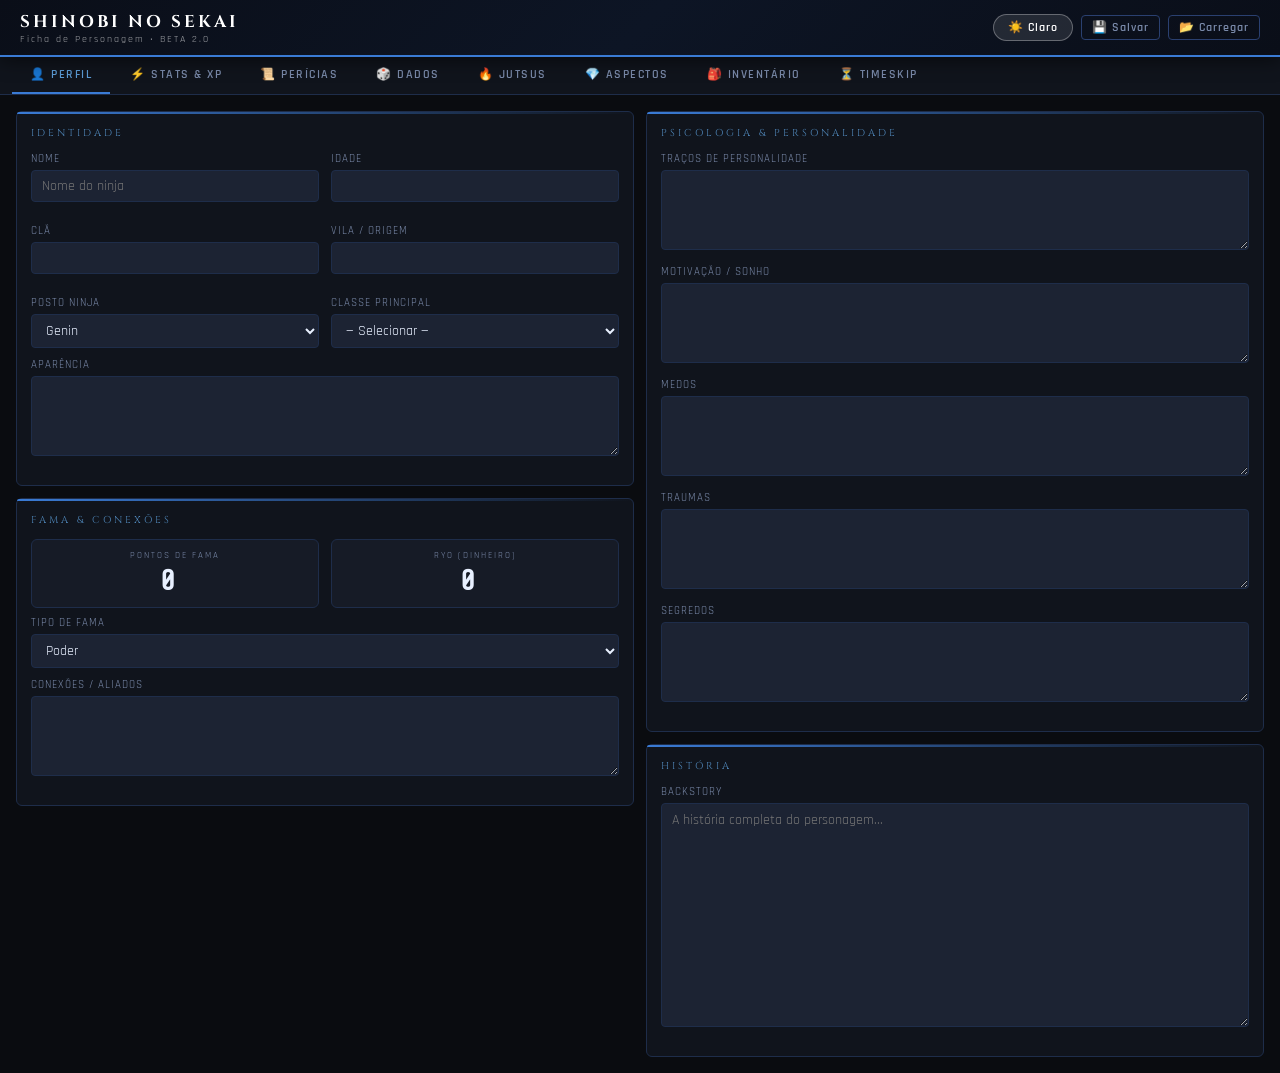
==== index.html @ 12145d5f "Add files via upload" ====
<!DOCTYPE html>
<html lang="pt-BR" data-theme="dark">
<head>
<meta charset="UTF-8">
<meta name="viewport" content="width=device-width, initial-scale=1.0">
<title>Shinobi no Sekai — Ficha</title>
<style>
@import url('https://fonts.googleapis.com/css2?family=Cinzel:wght@400;600;700&family=Rajdhani:wght@300;400;500;600;700&family=Share+Tech+Mono&display=swap');

:root,[data-theme="dark"]{
  --bg:#0a0c10;--surface:#10141c;--surface2:#161b26;--surface3:#1c2333;
  --border:#1e2d4a;--border-bright:#2a4070;
  --header-bg:linear-gradient(135deg,#0a0e18,#0d1525,#0a0e18);
  --accent:#3a7bd5;--accent2:#5b9bd5;--accent-glow:rgba(58,123,213,0.25);
  --text:#ccd6f0;--text-dim:#7a8aaa;--text-bright:#e8f0ff;
  --danger:#e05a5a;--success:#4aaa7a;--gold:#c8a840;
  --chakra:#6a5acd;--chakra-bright:#9a7aff;--hp:#c44455;--hp-bright:#ff6070;
  --shadow:rgba(0,0,0,0.6);
  --dice-bg:#0d1320;--dice-face:#1a2540;--dice-border:#2a4070;--dice-text:#e8f0ff;--dice-result-bg:#0a1020;
}
[data-theme="light"]{
  --bg:#f0f4fa;--surface:#ffffff;--surface2:#eef2fa;--surface3:#e2e8f5;
  --border:#c8d4ec;--border-bright:#94aad8;
  --header-bg:linear-gradient(135deg,#1a3a7a,#2a5aaa,#1a3a7a);
  --accent:#2060c8;--accent2:#1a50b8;--accent-glow:rgba(32,96,200,0.15);
  --text:#1a2a50;--text-dim:#5a6a90;--text-bright:#0a1a40;
  --danger:#cc3030;--success:#228844;--gold:#a07010;
  --chakra:#5040b0;--chakra-bright:#7060d0;--hp:#b03040;--hp-bright:#e04050;
  --shadow:rgba(0,0,40,0.15);
  --dice-bg:#e8eef8;--dice-face:#dce4f4;--dice-border:#94aad8;--dice-text:#0a1a40;--dice-result-bg:#d8e4f8;
}
*{margin:0;padding:0;box-sizing:border-box;}
body{background:var(--bg);color:var(--text);font-family:'Rajdhani',sans-serif;font-size:15px;min-height:100vh;transition:background .3s,color .3s;}
#app-header{background:var(--header-bg);border-bottom:2px solid var(--accent);padding:10px 20px;display:flex;align-items:center;gap:14px;position:sticky;top:0;z-index:100;box-shadow:0 2px 20px var(--shadow);}
#app-header h1{font-family:'Cinzel',serif;font-size:17px;color:#fff;letter-spacing:3px;text-transform:uppercase;}
#app-header .sub{font-size:10px;color:rgba(255,255,255,.6);letter-spacing:2px;}
.header-actions{margin-left:auto;display:flex;gap:8px;align-items:center;}
.theme-toggle{background:rgba(255,255,255,.1);border:1px solid rgba(255,255,255,.3);border-radius:20px;padding:5px 14px;cursor:pointer;font-family:'Rajdhani',sans-serif;font-size:12px;font-weight:600;letter-spacing:1px;color:#fff;display:flex;align-items:center;gap:6px;transition:all .2s;white-space:nowrap;}
.theme-toggle:hover{background:rgba(255,255,255,.2);}
#tabs{display:flex;gap:2px;background:var(--surface);border-bottom:1px solid var(--border);padding:0 12px;overflow-x:auto;}
#tabs::-webkit-scrollbar{height:3px;}#tabs::-webkit-scrollbar-thumb{background:var(--accent);border-radius:2px;}
.tab-btn{padding:10px 18px;background:none;border:none;color:var(--text-dim);font-family:'Rajdhani',sans-serif;font-size:12px;font-weight:600;letter-spacing:1.5px;text-transform:uppercase;cursor:pointer;border-bottom:2px solid transparent;transition:all .2s;white-space:nowrap;}
.tab-btn:hover{color:var(--accent2);}.tab-btn.active{color:var(--accent2);border-bottom-color:var(--accent);}
.panel{display:none;padding:16px;}.panel.active{display:block;}
.grid2{display:grid;grid-template-columns:1fr 1fr;gap:12px;}
.grid3{display:grid;grid-template-columns:1fr 1fr 1fr;gap:12px;}
.grid4{display:grid;grid-template-columns:repeat(4,1fr);gap:10px;}
.card{background:var(--surface);border:1px solid var(--border);border-radius:6px;padding:14px;position:relative;}
.card::before{content:'';position:absolute;top:0;left:0;right:0;height:2px;background:linear-gradient(90deg,var(--accent),transparent);border-radius:6px 6px 0 0;}
.card-title{font-family:'Cinzel',serif;font-size:10px;color:var(--accent2);letter-spacing:3px;text-transform:uppercase;margin-bottom:12px;opacity:.85;}
input[type=text],input[type=number],textarea,select{background:var(--surface3);border:1px solid var(--border);color:var(--text-bright);border-radius:4px;padding:6px 10px;font-family:'Rajdhani',sans-serif;font-size:14px;width:100%;transition:border-color .2s;outline:none;}
input[type=text]:focus,input[type=number]:focus,textarea:focus,select:focus{border-color:var(--accent);box-shadow:0 0 0 2px var(--accent-glow);}
textarea{resize:vertical;min-height:80px;line-height:1.5;}
label{display:block;font-size:11px;color:var(--text-dim);letter-spacing:1px;margin-bottom:4px;text-transform:uppercase;}
.field{margin-bottom:10px;}
.btn{background:linear-gradient(135deg,var(--accent),#2a5aaa);border:none;color:#fff;padding:7px 16px;border-radius:4px;font-family:'Rajdhani',sans-serif;font-size:13px;font-weight:600;letter-spacing:1px;cursor:pointer;transition:all .2s;}
.btn:hover{filter:brightness(1.2);transform:translateY(-1px);}
.btn-sm{padding:4px 10px;font-size:12px;}
.btn-danger{background:linear-gradient(135deg,var(--danger),#a03030);}
.btn-success{background:linear-gradient(135deg,var(--success),#2a7a50);}
.btn-gold{background:linear-gradient(135deg,var(--gold),#806010);color:#fff;}
.btn-ghost{background:transparent;border:1px solid var(--border-bright);color:var(--text-dim);}
.btn-ghost:hover{border-color:var(--accent);color:var(--accent2);}
.stat-box{background:var(--surface2);border:1px solid var(--border);border-radius:6px;padding:10px;text-align:center;}
.stat-box .stat-label{font-size:9px;letter-spacing:2px;color:var(--text-dim);text-transform:uppercase;margin-bottom:4px;}
.stat-box .stat-value{font-size:28px;font-weight:700;font-family:'Share Tech Mono',monospace;color:var(--text-bright);line-height:1;}
.stat-box input[type=number]{background:none;border:none;text-align:center;font-size:28px;font-weight:700;font-family:'Share Tech Mono',monospace;color:var(--text-bright);width:100%;padding:0;}
.resource-bar{background:var(--surface2);border:1px solid var(--border);border-radius:6px;padding:12px;}
.resource-header{display:flex;justify-content:space-between;align-items:center;margin-bottom:8px;}
.resource-name{font-size:11px;letter-spacing:2px;text-transform:uppercase;}
.resource-name.hp{color:var(--hp-bright);}.resource-name.chakra{color:var(--chakra-bright);}
.resource-values{display:flex;gap:6px;align-items:center;}
.resource-values input{width:60px;text-align:center;font-family:'Share Tech Mono',monospace;font-size:16px;}
.resource-values span{color:var(--text-dim);}
.bar-track{height:8px;background:var(--surface3);border-radius:4px;overflow:hidden;margin-top:4px;}
.bar-fill{height:100%;border-radius:4px;transition:width .3s;}
.bar-fill.hp{background:linear-gradient(90deg,var(--hp),var(--hp-bright));}
.bar-fill.chakra{background:linear-gradient(90deg,var(--chakra),var(--chakra-bright));}
.xp-display{background:var(--surface2);border:1px solid var(--border);border-radius:6px;padding:14px;}
.level-big{font-family:'Cinzel',serif;font-size:52px;font-weight:700;color:var(--gold);text-align:center;line-height:1;text-shadow:0 0 20px rgba(200,168,64,.4);}
.xp-info{text-align:center;font-size:12px;color:var(--text-dim);margin-top:4px;}
.xp-bar-track{height:10px;background:var(--surface3);border-radius:5px;overflow:hidden;margin:8px 0;}
.xp-bar-fill{height:100%;background:linear-gradient(90deg,var(--gold),#e8c84a);border-radius:5px;transition:width .4s;}
.xp-total{font-family:'Share Tech Mono';font-size:20px;color:var(--gold);text-align:center;}
.xp-log{max-height:240px;overflow-y:auto;border:1px solid var(--border);border-radius:4px;background:var(--surface3);}
.xp-entry{padding:8px 12px;border-bottom:1px solid var(--border);display:flex;justify-content:space-between;align-items:center;font-size:13px;}
.xp-entry:last-child{border-bottom:none;}
.xp-entry .xp-amount{font-family:'Share Tech Mono';color:var(--gold);font-weight:700;}
.xp-entry .xp-date{font-size:11px;color:var(--text-dim);}
.xp-entry .xp-desc{flex:1;margin:0 12px;}
.poder-row{display:flex;gap:10px;align-items:center;margin-bottom:8px;}
.poder-row label{width:90px;flex-shrink:0;font-size:11px;}
.poder-row input{flex:1;}
/* DICE */
.dice-panel{background:var(--dice-bg);border:1px solid var(--dice-border);border-radius:8px;padding:16px;}
.dice-grid{display:flex;flex-wrap:wrap;gap:8px;margin-bottom:12px;}
.die-btn{background:var(--dice-face);border:2px solid var(--dice-border);border-radius:8px;color:var(--dice-text);font-family:'Share Tech Mono',monospace;font-size:14px;font-weight:700;padding:10px 16px;cursor:pointer;transition:all .15s;letter-spacing:1px;min-width:60px;text-align:center;}
.die-btn:hover{border-color:var(--accent);color:var(--accent2);transform:translateY(-2px);box-shadow:0 4px 12px var(--accent-glow);}
.die-btn:active{transform:translateY(0) scale(.95);}
.die-btn.rolling{animation:diceRoll .4s ease;}
@keyframes diceRoll{0%{transform:rotate(0) scale(1);}25%{transform:rotate(-15deg) scale(1.1);}50%{transform:rotate(15deg) scale(1.1);}75%{transform:rotate(-8deg) scale(1.05);}100%{transform:rotate(0) scale(1);}}
.dice-modifiers{display:flex;gap:8px;align-items:center;margin-bottom:12px;flex-wrap:wrap;}
.dice-modifiers label{width:auto;white-space:nowrap;}
.mod-input{width:70px!important;text-align:center;}
.dice-qty-input{width:55px!important;text-align:center;}
.dice-result-area{background:var(--dice-result-bg);border:1px solid var(--dice-border);border-radius:6px;padding:14px;min-height:80px;}
.dice-result-main{font-family:'Share Tech Mono',monospace;font-size:40px;font-weight:700;color:var(--gold);text-align:center;line-height:1;text-shadow:0 0 12px rgba(200,168,64,.5);transition:all .2s;}
.dice-result-detail{font-size:12px;color:var(--text-dim);text-align:center;margin-top:6px;font-family:'Share Tech Mono',monospace;}
.dice-result-mod{font-size:13px;color:var(--accent2);text-align:center;margin-top:4px;}
.dice-history-list{max-height:200px;overflow-y:auto;background:var(--surface3);border:1px solid var(--border);border-radius:4px;}
.dice-history-entry{padding:7px 12px;border-bottom:1px solid var(--border);font-size:12px;font-family:'Share Tech Mono';display:flex;justify-content:space-between;}
.dice-history-entry:last-child{border-bottom:none;}
.result-animate{animation:resultPop .3s ease;}
@keyframes resultPop{0%{transform:scale(.7);opacity:0;}70%{transform:scale(1.1);opacity:1;}100%{transform:scale(1);}}
/* NATURES */
.nature-grid{display:flex;flex-wrap:wrap;gap:8px;}
.nature-tag{padding:5px 14px;border-radius:20px;font-size:12px;font-weight:700;letter-spacing:1px;text-transform:uppercase;border:1px solid transparent;user-select:none;}
.nature-katon{background:rgba(200,60,40,.2);border-color:#c03020;color:#ff7060;}
.nature-fuuton{background:rgba(40,200,120,.2);border-color:#28c878;color:#60ffa0;}
.nature-raiton{background:rgba(220,200,40,.2);border-color:#dcc828;color:#ffe840;}
.nature-doton{background:rgba(160,120,60,.2);border-color:#a0783c;color:#c8a060;}
.nature-suiton{background:rgba(40,100,220,.2);border-color:#2864dc;color:#60a0ff;}
.nature-yin{background:rgba(120,40,200,.2);border-color:#7828c8;color:#c060ff;}
.nature-yang{background:rgba(180,180,180,.2);border-color:#aaa;color:#ddd;}
.nature-other{background:rgba(58,123,213,.15);border-color:var(--accent);color:var(--accent2);}
.nature-tag.level2{box-shadow:0 0 8px currentColor;}
.nature-tag.level3{box-shadow:0 0 14px currentColor;}
.nature-tag .level-indicator{font-size:9px;opacity:.7;margin-left:4px;}
/* SKILL */
.skill-list{display:flex;flex-direction:column;gap:6px;}
.skill-item{background:var(--surface2);border:1px solid var(--border);border-radius:6px;padding:10px 14px;display:flex;align-items:flex-start;gap:12px;}
.skill-item .skill-info{flex:1;}
.skill-item .skill-name{font-weight:700;font-size:14px;color:var(--text-bright);}
.skill-item .skill-meta{font-size:11px;color:var(--text-dim);margin-top:2px;}
.skill-item .skill-desc{font-size:13px;color:var(--text);margin-top:6px;}
.rank-badge{font-family:'Share Tech Mono';font-size:11px;padding:2px 6px;border-radius:3px;font-weight:700;flex-shrink:0;}
.rank-D{background:rgba(100,120,160,.3);color:#8aaccc;border:1px solid #4060a0;}
.rank-C{background:rgba(60,140,80,.3);color:#6acc8a;border:1px solid #3a8050;}
.rank-B{background:rgba(60,100,200,.3);color:#6a9aee;border:1px solid #3a60cc;}
.rank-A{background:rgba(160,100,20,.3);color:#e0b840;border:1px solid #a07010;}
.rank-S{background:rgba(180,30,30,.3);color:#ff7070;border:1px solid #c02020;}
/* INV */
.inv-grid{display:flex;flex-direction:column;gap:6px;}
.inv-item{background:var(--surface2);border:1px solid var(--border);border-radius:6px;padding:10px 14px;display:flex;align-items:center;gap:10px;}
.inv-item .inv-qty{font-family:'Share Tech Mono';color:var(--accent2);font-size:16px;width:32px;text-align:center;flex-shrink:0;}
/* PERI */
.peri-table{width:100%;border-collapse:collapse;}
.peri-table th{font-size:10px;letter-spacing:2px;color:var(--text-dim);text-align:left;padding:6px 8px;border-bottom:1px solid var(--border);}
.peri-table td{padding:6px 8px;border-bottom:1px solid rgba(128,128,128,.08);}
.peri-table tr:hover td{background:rgba(58,123,213,.07);}
.peri-check{width:18px;height:18px;accent-color:var(--accent);cursor:pointer;}
.peri-bonus{font-family:'Share Tech Mono';color:var(--accent2);font-size:13px;}
/* MODAL */
.modal-overlay{display:none;position:fixed;inset:0;background:rgba(0,0,0,.8);z-index:1000;justify-content:center;align-items:center;backdrop-filter:blur(3px);}
.modal-overlay.open{display:flex;}
.modal{background:var(--surface);border:1px solid var(--border-bright);border-radius:8px;padding:20px;width:90%;max-width:520px;max-height:85vh;overflow-y:auto;box-shadow:0 10px 40px var(--shadow);}
.modal h3{font-family:'Cinzel',serif;color:var(--accent2);margin-bottom:16px;font-size:14px;letter-spacing:2px;}
.modal-actions{display:flex;gap:8px;justify-content:flex-end;margin-top:16px;}
/* TIMESKIP */
.timeskip-result{background:var(--surface3);border:1px solid var(--border-bright);border-radius:6px;padding:14px;margin-top:12px;font-size:14px;line-height:1.7;color:var(--text-bright);white-space:pre-wrap;}
.ts-option{background:var(--surface2);border:1px solid var(--border);border-radius:6px;padding:10px;cursor:pointer;transition:all .2s;text-align:center;}
.ts-option:hover,.ts-option.selected{border-color:var(--accent);background:var(--accent-glow);color:var(--accent2);}
.ts-option .ts-icon{font-size:22px;margin-bottom:3px;}
.ts-option .ts-name{font-weight:700;font-size:11px;text-transform:uppercase;letter-spacing:1px;}
.history-log{max-height:200px;overflow-y:auto;background:var(--surface3);border:1px solid var(--border);border-radius:4px;}
.history-entry{padding:8px 12px;border-bottom:1px solid var(--border);font-size:13px;display:flex;gap:10px;align-items:flex-start;}
.history-entry:last-child{border-bottom:none;}
.history-entry .h-time{color:var(--text-dim);font-size:11px;flex-shrink:0;font-family:'Share Tech Mono';}
.history-entry .h-xp{color:var(--gold);font-family:'Share Tech Mono';flex-shrink:0;}
/* ASPECT */
.aspect-card{background:var(--surface2);border:1px solid var(--border);border-radius:6px;padding:14px;position:relative;overflow:hidden;}
.aspect-card::after{content:'';position:absolute;bottom:0;left:0;right:0;height:2px;background:linear-gradient(90deg,transparent,var(--accent),transparent);}
.aspect-card .asp-type{font-size:9px;letter-spacing:2px;text-transform:uppercase;color:var(--text-dim);margin-bottom:6px;}
.aspect-card .asp-name{font-family:'Cinzel',serif;font-size:14px;color:var(--text-bright);margin-bottom:6px;}
.aspect-card.advanced{border-color:var(--gold);}
.aspect-card.advanced .asp-name{color:var(--gold);}
/* UTIL */
.divider{height:1px;background:var(--border);margin:14px 0;}
.text-muted{color:var(--text-dim);font-size:12px;}
.text-accent{color:var(--accent2);}.text-gold{color:var(--gold);}.text-danger{color:var(--danger);}.text-success{color:var(--success);}
.flex{display:flex;}.flex-between{display:flex;justify-content:space-between;align-items:center;}
.gap8{gap:8px;}.mb8{margin-bottom:8px;}.mb12{margin-bottom:12px;}
.tag-row{display:flex;flex-wrap:wrap;gap:6px;}
.tag{padding:3px 10px;border-radius:12px;font-size:11px;font-weight:700;background:var(--accent-glow);border:1px solid var(--accent);color:var(--accent2);text-transform:uppercase;letter-spacing:1px;}
::-webkit-scrollbar{width:6px;height:5px;}::-webkit-scrollbar-track{background:transparent;}::-webkit-scrollbar-thumb{background:var(--border-bright);border-radius:3px;}
@media(max-width:640px){.grid2,.grid3,.grid4{grid-template-columns:1fr;}.panel{padding:10px;}#app-header h1{font-size:13px;}}
</style>
</head>
<body>

<div id="app-header">
  <div>
    <h1>Shinobi no Sekai</h1>
    <div class="sub">Ficha de Personagem • BETA 2.0</div>
  </div>
  <div class="header-actions">
    <button class="theme-toggle" onclick="toggleTheme()" id="theme-btn">☀️ Claro</button>
    <button class="btn btn-ghost btn-sm" onclick="exportData()">💾 Salvar</button>
    <button class="btn btn-ghost btn-sm" onclick="importData()">📂 Carregar</button>
    <input type="file" id="import-input" accept=".json" style="display:none" onchange="handleImport(event)">
  </div>
</div>

<div id="tabs">
  <button class="tab-btn active"  onclick="showTab('perfil',this)">👤 Perfil</button>
  <button class="tab-btn"         onclick="showTab('stats',this)">⚡ Stats & XP</button>
  <button class="tab-btn"         onclick="showTab('pericias',this)">📜 Perícias</button>
  <button class="tab-btn"         onclick="showTab('dados',this)">🎲 Dados</button>
  <button class="tab-btn"         onclick="showTab('jutsu',this)">🔥 Jutsus</button>
  <button class="tab-btn"         onclick="showTab('aspectos',this)">💎 Aspectos</button>
  <button class="tab-btn"         onclick="showTab('inventario',this)">🎒 Inventário</button>
  <button class="tab-btn"         onclick="showTab('timeskip',this)">⏳ Timeskip</button>
</div>

<!-- PERFIL -->
<div id="panel-perfil" class="panel active">
  <div class="grid2">
    <div>
      <div class="card mb12">
        <div class="card-title">Identidade</div>
        <div class="grid2">
          <div class="field"><label>Nome</label><input type="text" id="p-nome" oninput="saveField('nome',this.value)" placeholder="Nome do ninja"></div>
          <div class="field"><label>Idade</label><input type="text" id="p-idade" oninput="saveField('idade',this.value)"></div>
          <div class="field"><label>Clã</label><input type="text" id="p-cla" oninput="saveField('cla',this.value)"></div>
          <div class="field"><label>Vila / Origem</label><input type="text" id="p-vila" oninput="saveField('vila',this.value)"></div>
          <div class="field"><label>Posto Ninja</label>
            <select id="p-posto" onchange="saveField('posto',this.value)">
              <option>Genin</option><option>Chunin</option><option>Jonin</option><option>ANBU</option>
              <option>Tokubetsu Jonin</option><option>Kage</option><option>Ronin</option><option>Desconhecido</option>
            </select>
          </div>
          <div class="field"><label>Classe Principal</label>
            <select id="p-classe" onchange="saveField('classe',this.value)">
              <option value="">— Selecionar —</option>
              <option>Duelista</option><option>Desafiante</option><option>Distanciador</option><option>A Escolha Perfeita</option>
            </select>
          </div>
        </div>
        <div class="field"><label>Aparência</label><textarea id="p-aparencia" rows="3" oninput="saveField('aparencia',this.value)"></textarea></div>
      </div>
      <div class="card">
        <div class="card-title">Fama & Conexões</div>
        <div class="grid2 mb8">
          <div class="stat-box"><div class="stat-label">Pontos de Fama</div><input type="number" id="p-fama" value="0" min="0" oninput="saveField('fama',this.value)"></div>
          <div class="stat-box"><div class="stat-label">Ryo (Dinheiro)</div><input type="number" id="p-ryo" value="0" min="0" oninput="saveField('ryo',this.value)"></div>
        </div>
        <div class="field"><label>Tipo de Fama</label>
          <select id="p-fama-tipo" onchange="saveField('famaTipo',this.value)">
            <option>Poder</option><option>Linhagem</option><option>Ação</option><option>Misto</option>
          </select>
        </div>
        <div class="field"><label>Conexões / Aliados</label><textarea id="p-conexoes" rows="3" oninput="saveField('conexoes',this.value)"></textarea></div>
      </div>
    </div>
    <div>
      <div class="card mb12">
        <div class="card-title">Psicologia & Personalidade</div>
        <div class="field"><label>Traços de Personalidade</label><textarea id="p-tracos" rows="3" oninput="saveField('tracos',this.value)"></textarea></div>
        <div class="field"><label>Motivação / Sonho</label><textarea id="p-motivacao" rows="2" oninput="saveField('motivacao',this.value)"></textarea></div>
        <div class="field"><label>Medos</label><textarea id="p-medos" rows="2" oninput="saveField('medos',this.value)"></textarea></div>
        <div class="field"><label>Traumas</label><textarea id="p-traumas" rows="2" oninput="saveField('traumas',this.value)"></textarea></div>
        <div class="field"><label>Segredos</label><textarea id="p-segredos" rows="2" oninput="saveField('segredos',this.value)"></textarea></div>
      </div>
      <div class="card">
        <div class="card-title">História</div>
        <div class="field"><label>Backstory</label><textarea id="p-historia" rows="10" oninput="saveField('historia',this.value)" placeholder="A história completa do personagem..."></textarea></div>
      </div>
    </div>
  </div>
</div>

<!-- STATS & XP -->
<div id="panel-stats" class="panel">
  <div class="grid2">
    <div>
      <div class="card mb12">
        <div class="card-title">Recursos Vitais</div>
        <div class="resource-bar mb8">
          <div class="resource-header">
            <span class="resource-name hp">❤ Vida</span>
            <div class="resource-values">
              <input type="number" id="hp-atual" value="30" min="0" oninput="updateBar('hp')">
              <span>/</span>
              <input type="number" id="hp-max" value="30" min="1" oninput="updateBar('hp')">
            </div>
          </div>
          <div class="bar-track"><div class="bar-fill hp" id="bar-hp" style="width:100%"></div></div>
          <div class="flex gap8" style="margin-top:6px">
            <button class="btn btn-sm btn-danger" onclick="adjRes('hp',-5)">−5</button>
            <button class="btn btn-sm btn-danger" onclick="adjRes('hp',-1)">−1</button>
            <button class="btn btn-sm btn-success" onclick="adjRes('hp',1)">+1</button>
            <button class="btn btn-sm btn-success" onclick="adjRes('hp',5)">+5</button>
            <button class="btn btn-sm" onclick="adjRes('hp',9999)">Full</button>
          </div>
        </div>
        <div class="resource-bar">
          <div class="resource-header">
            <span class="resource-name chakra">◈ Chakra</span>
            <div class="resource-values">
              <input type="number" id="ch-atual" value="50" min="0" oninput="updateBar('ch')">
              <span>/</span>
              <input type="number" id="ch-max" value="50" min="1" oninput="updateBar('ch')">
            </div>
          </div>
          <div class="bar-track"><div class="bar-fill chakra" id="bar-ch" style="width:100%"></div></div>
          <div class="flex gap8" style="margin-top:6px">
            <button class="btn btn-sm btn-danger" onclick="adjRes('ch',-10)">−10</button>
            <button class="btn btn-sm btn-danger" onclick="adjRes('ch',-1)">−1</button>
            <button class="btn btn-sm btn-success" onclick="adjRes('ch',1)">+1</button>
            <button class="btn btn-sm btn-success" onclick="adjRes('ch',10)">+10</button>
            <button class="btn btn-sm" onclick="adjRes('ch',9999)">Full</button>
          </div>
        </div>
        <div class="grid2" style="margin-top:10px">
          <div class="field"><label>Fadiga Acumulada</label><input type="number" id="fadiga" value="0" min="0" oninput="saveField('fadiga',this.value)"></div>
          <div class="field"><label>Vida Temporária</label><input type="number" id="vidatemp" value="0" min="0" oninput="saveField('vidatemp',this.value)"></div>
        </div>
      </div>
      <div class="card mb12">
        <div class="card-title">Atributos Principais</div>
        <div class="grid3" id="attrs-main"></div>
      </div>
      <div class="card mb12">
        <div class="card-title">Poder (Combate)</div>
        <div id="attrs-poder"></div>
        <div class="divider"></div>
        <div class="flex-between mb8">
          <label style="width:auto;margin:0">Controle de Chakra (Esp+Int)</label>
          <span class="text-accent" id="cc-total" style="font-family:'Share Tech Mono';font-size:18px">0</span>
        </div>
        <div class="flex-between">
          <label style="width:auto;margin:0">Proficiência</label>
          <span class="text-accent" id="prof-display" style="font-family:'Share Tech Mono';font-size:18px">+1</span>
        </div>
      </div>
      <div class="card mb12">
        <div class="card-title">Atributos Secundários</div>
        <div class="grid4" id="attrs-sec"></div>
      </div>
      <div class="card mb12">
        <div class="card-title">Naturezas de Chakra</div>
        <div id="natures-container" class="nature-grid mb8"></div>
        <div class="flex gap8 mb8">
          <select id="nat-sel" style="flex:1">
            <option value="">— Natureza —</option>
            <optgroup label="Básicas"><option>Katon</option><option>Fuuton</option><option>Raiton</option><option>Doton</option><option>Suiton</option></optgroup>
            <optgroup label="Essenciais"><option>Yin</option><option>Yang</option></optgroup>
            <optgroup label="Ramificações"><option>Haienton</option><option>Bakuenton</option><option>Hyouton</option><option>Deiton</option><option>Mokuton</option><option>Youton</option><option>Kouton</option><option>Shakuton</option><option>Bakuton</option><option>Futton</option><option>Jiton</option></optgroup>
            <option value="custom">+ Personalizada...</option>
          </select>
          <select id="nat-level" style="width:58px"><option>1</option><option>2</option><option>3</option></select>
          <button class="btn btn-sm" onclick="addNature()">Add</button>
        </div>
        <div class="field"><label>Afinidade / Inata</label><input type="text" id="nat-inata" oninput="saveField('natInata',this.value)" placeholder="Ex: Katon (Inato)"></div>
      </div>
      <div class="card mb12">
        <div class="card-title">Estilos Habilitados</div>
        <div id="estilos-list"></div>
        <div class="flex gap8" style="margin-top:8px">
          <select id="estilo-sel" style="flex:1">
            <option value="">— Adicionar Estilo —</option>
            <option>Técnica Marcial</option><option>Técnica de Shuriken</option><option>Técnica de Espada</option>
            <option>Técnica de Agulha</option><option>Proficiente em Armas</option><option>Técnica Proibida</option>
            <option>Ninjutsu Espaço-Tempo</option><option>Ninjutsu Médico</option><option>Infundir Chakra</option>
            <option>Técnica de Selamento</option><option>Técnica de Marionete</option><option>Técnica de Clones</option>
            <option>Senjutsu</option><option>Técnica de Combinação</option><option>Técnica de Absorção</option><option>Técnica de Barreira</option>
          </select>
          <select id="estilo-lvl" style="width:56px"><option>1</option><option>2</option><option>3</option><option>4</option><option>5</option></select>
          <button class="btn btn-sm" onclick="addEstilo()">Add</button>
        </div>
      </div>
      <div class="card">
        <div class="card-title">Descanso</div>
        <div class="grid3 mb8">
          <button class="btn btn-sm btn-ghost" onclick="descanso('curto')">Curto</button>
          <button class="btn btn-sm btn-ghost" onclick="descanso('longo')">Longo</button>
          <button class="btn btn-sm btn-success" onclick="descanso('completo')">Completo</button>
        </div>
        <div id="descanso-result" class="text-muted" style="font-size:12px"></div>
      </div>
    </div>
    <div>
      <div class="card mb12">
        <div class="card-title">Nível & Progressão</div>
        <div class="xp-display">
          <div class="level-big" id="level-display">1</div>
          <div class="xp-info" id="xp-info-text">0/4 XP para próximo nível</div>
          <div class="xp-bar-track"><div class="xp-bar-fill" id="xp-bar" style="width:0%"></div></div>
          <div class="xp-total">XP Total: <span id="xp-total-display">0</span></div>
        </div>
        <div class="divider"></div>
        <div class="flex-between mb8">
          <label style="width:auto;margin:0">Sessões no nível atual</label>
          <div class="flex gap8" style="align-items:center">
            <input type="number" id="sessoes-nivel" value="0" min="0" style="width:60px" oninput="saveField('sessoesNivel',this.value);calcNivel()">
            <span class="text-muted">/ <span id="sessoes-needed">1</span></span>
          </div>
        </div>
        <button class="btn btn-success" onclick="encerrarSessao()" style="width:100%">🎯 Encerrar Sessão (+<span id="xp-por-sessao">4</span> XP)</button>
      </div>
      <div class="card mb12">
        <div class="card-title">Adicionar / Gastar XP</div>
        <div class="field"><label>Quantidade</label><input type="number" id="xp-add-qty" value="" min="0" placeholder="Ex: 200"></div>
        <div class="field"><label>Descrição</label><input type="text" id="xp-add-desc" placeholder="Ex: Jutsu Rank B adquirido..."></div>
        <div class="mb8">
          <div class="text-muted mb8" style="font-size:10px;letter-spacing:1px;text-transform:uppercase">Referência de custos (clique para preencher)</div>
          <div class="tag-row">
            <span class="tag" style="cursor:pointer" onclick="setXP(5)">Jutsu D:5</span>
            <span class="tag" style="cursor:pointer" onclick="setXP(10)">Jutsu C:10</span>
            <span class="tag" style="cursor:pointer" onclick="setXP(15)">Jutsu B:15</span>
            <span class="tag" style="cursor:pointer" onclick="setXP(25)">Jutsu A:25</span>
            <span class="tag" style="cursor:pointer" onclick="setXP(70)">Jutsu S:70</span>
            <span class="tag" style="cursor:pointer" onclick="setXP(20)">Estilo:20</span>
            <span class="tag" style="cursor:pointer" onclick="setXP(50)">Árvore:50</span>
            <span class="tag" style="cursor:pointer" onclick="setXP(150)">Asp.S:150</span>
            <span class="tag" style="cursor:pointer" onclick="setXP(500)">Asp.A:500</span>
            <span class="tag" style="cursor:pointer" onclick="setXP(30)">Yin/Yang:30</span>
            <span class="tag" style="cursor:pointer" onclick="setXP(20)">Hab.Dist:20</span>
            <span class="tag" style="cursor:pointer" onclick="setXP(500)">Pt.Attr:500</span>
          </div>
        </div>
        <div class="flex gap8">
          <button class="btn btn-danger" style="flex:1" onclick="addXP()">➖ Gastar XP</button>
          <button class="btn btn-success" style="flex:1" onclick="gainXP()">⭐ Ganhar XP</button>
        </div>
        <div id="xp-msg" style="margin-top:8px;font-size:13px"></div>
      </div>
      <div class="card mb12">
        <div class="card-title">Histórico de XP</div>
        <div class="xp-log" id="xp-log-list"><div class="xp-entry"><span class="xp-desc text-muted">Nenhum registro.</span></div></div>
      </div>
      <div class="card">
        <div class="card-title">Tabela de Níveis</div>
        <div style="max-height:320px;overflow-y:auto">
          <table class="peri-table"><thead><tr><th>Nível</th><th>XP/Sessão</th><th>Sessões</th></tr></thead><tbody id="level-ref-body"></tbody></table>
        </div>
      </div>
    </div>
  </div>
</div>

<!-- PERÍCIAS -->
<div id="panel-pericias" class="panel">
  <div class="card">
    <div class="card-title">Perícias</div>
    <table class="peri-table"><thead><tr><th>Perícia</th><th>Atrib.</th><th>Prof.</th><th>Esp.</th><th>Bônus</th></tr></thead><tbody id="peri-body"></tbody></table>
  </div>
</div>

<!-- DADOS -->
<div id="panel-dados" class="panel">
  <div class="grid2">
    <div>
      <div class="dice-panel mb12">
        <div class="card-title" style="color:var(--gold)">🎲 Rolar Dados</div>
        <div class="dice-modifiers mb8">
          <label>Quantidade:</label>
          <input type="number" id="dice-qty" class="dice-qty-input" value="1" min="1" max="20" style="width:60px">
        </div>
        <div class="dice-grid">
          <button class="die-btn" onclick="rollDie(4)">d4</button>
          <button class="die-btn" onclick="rollDie(6)">d6</button>
          <button class="die-btn" onclick="rollDie(8)">d8</button>
          <button class="die-btn" onclick="rollDie(10)">d10</button>
          <button class="die-btn" onclick="rollDie(12)">d12</button>
          <button class="die-btn" onclick="rollDie(20)">d20</button>
          <button class="die-btn" onclick="rollDie(100)">d100</button>
          <button class="die-btn" onclick="rollCustom()" style="color:var(--gold)">d?</button>
        </div>
        <div class="dice-modifiers">
          <label>Modificador:</label>
          <input type="number" id="dice-mod" class="mod-input" value="0" style="width:65px">
          <label style="margin-left:8px">Tipo:</label>
          <select id="dice-adv" style="flex:1;min-width:130px">
            <option value="normal">Normal</option>
            <option value="vantagem">Vantagem (Buff 🔼)</option>
            <option value="desvantagem">Desvantagem (Nerf 🔽)</option>
          </select>
        </div>
        <div class="field">
          <label>Rótulo (opcional)</label>
          <input type="text" id="dice-label" placeholder="Ex: Teste de Vitalidade, Dano Katon...">
        </div>
        <div class="dice-result-area">
          <div id="dice-result-main" class="dice-result-main">—</div>
          <div id="dice-result-detail" class="dice-result-detail"></div>
          <div id="dice-result-mod" class="dice-result-mod"></div>
        </div>
      </div>
      <div class="dice-panel">
        <div class="card-title" style="color:var(--accent2)">🔧 Fórmula Personalizada</div>
        <div class="text-muted mb8" style="font-size:11px">Formato: NdX ou NdX+mod  (ex: 3d6+4, 2d20+Ninjutsu)</div>
        <div class="flex gap8 mb8">
          <input type="text" id="formula-input" placeholder="Ex: 3d6+4" style="flex:1">
          <input type="number" id="formula-bonus" placeholder="Bônus extra" style="width:80px">
        </div>
        <div class="flex gap8 mb8">
          <select id="formula-adv" style="flex:1">
            <option value="normal">Normal</option>
            <option value="vantagem">Vantagem (Buff)</option>
            <option value="desvantagem">Desvantagem (Nerf)</option>
          </select>
          <button class="btn btn-gold" onclick="rollFormula()">🎲 Rolar</button>
        </div>
        <div id="formula-result" class="dice-result-area">
          <div style="text-align:center;color:var(--text-dim);font-size:13px">Aguardando rolagem...</div>
        </div>
      </div>
    </div>
    <div>
      <div class="card mb12">
        <div class="card-title">📋 Histórico de Rolls</div>
        <div class="dice-history-list" id="dice-history">
          <div style="padding:20px;text-align:center;color:var(--text-dim);font-size:13px">Nenhuma rolagem ainda.</div>
        </div>
        <button class="btn btn-ghost btn-sm" style="margin-top:8px;width:100%" onclick="clearDiceHistory()">Limpar Histórico</button>
      </div>
      <div class="card">
        <div class="card-title">📖 Referência de Testes</div>
        <div style="font-size:13px;line-height:1.9;color:var(--text)">
          <div class="mb8"><strong style="color:var(--accent2)">Dificuldades (CD):</strong></div>
          <div>CD 5 — Muito Fácil</div><div>CD 10 — Fácil</div><div>CD 12 — Moderado</div>
          <div>CD 14 — Difícil</div><div>CD 17 — Muito Difícil</div><div>CD 20 — Heroico</div><div>CD 25+ — Lendário</div>
          <div class="divider"></div>
          <div class="mb8"><strong style="color:var(--accent2)">Vantagem / Desvantagem:</strong></div>
          <div>🔼 <strong>Buff / Vantagem:</strong> rola 2×, usa o maior</div>
          <div>🔽 <strong>Nerf / Desvantagem:</strong> rola 2×, usa o menor</div>
          <div class="divider"></div>
          <div class="mb8"><strong style="color:var(--gold)">Eventos Especiais d20:</strong></div>
          <div>⭐ <strong>Nat 20</strong> — Acerto crítico</div>
          <div>☠ <strong>Nat 1</strong> — Falha crítica</div>
          <div class="divider"></div>
          <div class="mb8"><strong style="color:var(--accent2)">Dados de Fadiga:</strong></div>
          <div>• Berserk: 2d100 • Eco: 1d8</div>
          <div>• Além do limite: 1d20</div>
          <div>• Transf. Cobra Nv.A: 3d6</div>
        </div>
      </div>
    </div>
  </div>
</div>

<!-- JUTSUS -->
<div id="panel-jutsu" class="panel">
  <div class="flex-between mb12">
    <div class="text-muted">Total: <span class="text-accent" id="jutsu-count">0</span></div>
    <button class="btn" onclick="openModal('modal-jutsu')">+ Adicionar Jutsu</button>
  </div>
  <div class="tag-row mb12">
    <button class="btn btn-ghost btn-sm" onclick="filterJutsu('')">Todos</button>
    <button class="btn btn-ghost btn-sm" onclick="filterJutsu('D')">D</button>
    <button class="btn btn-ghost btn-sm" onclick="filterJutsu('C')">C</button>
    <button class="btn btn-ghost btn-sm" onclick="filterJutsu('B')">B</button>
    <button class="btn btn-ghost btn-sm" onclick="filterJutsu('A')">A</button>
    <button class="btn btn-ghost btn-sm" onclick="filterJutsu('S')">S</button>
    <button class="btn btn-ghost btn-sm" onclick="filterJutsu('Ninjutsu')">Ninjutsu</button>
    <button class="btn btn-ghost btn-sm" onclick="filterJutsu('Genjutsu')">Genjutsu</button>
    <button class="btn btn-ghost btn-sm" onclick="filterJutsu('Taijutsu')">Taijutsu</button>
  </div>
  <div class="skill-list" id="jutsu-list"><div class="text-muted" style="text-align:center;padding:40px">Nenhum jutsu cadastrado.</div></div>
</div>

<!-- ASPECTOS -->
<div id="panel-aspectos" class="panel">
  <div class="flex-between mb12">
    <div><span class="text-muted">Simples: <span class="text-accent" id="asp-simples-count">0</span> &nbsp;|&nbsp; Avançados: <span class="text-gold" id="asp-avancados-count">0</span></span></div>
    <button class="btn" onclick="openModal('modal-aspecto')">+ Adicionar Aspecto</button>
  </div>
  <div class="grid2" id="aspectos-list"><div class="text-muted" style="grid-column:1/-1;text-align:center;padding:40px">Nenhum aspecto.</div></div>
</div>

<!-- INVENTÁRIO -->
<div id="panel-inventario" class="panel">
  <div class="grid2">
    <div>
      <div class="card mb12">
        <div class="card-title flex-between"><span>Itens</span><button class="btn btn-sm" onclick="openModal('modal-item')">+ Adicionar</button></div>
        <div class="inv-grid" id="inv-list"><div class="text-muted" style="text-align:center;padding:30px">Inventário vazio.</div></div>
      </div>
    </div>
    <div>
      <div class="card mb12">
        <div class="card-title">Equipamentos</div>
        <div class="field"><label>Arma Principal</label><input type="text" id="equip-arma1" oninput="saveField('equipArma1',this.value)"></div>
        <div class="field"><label>Arma Secundária</label><input type="text" id="equip-arma2" oninput="saveField('equipArma2',this.value)"></div>
        <div class="field"><label>Armadura / Proteção</label><input type="text" id="equip-armadura" oninput="saveField('equipArmadura',this.value)"></div>
        <div class="field"><label>Acessório 1</label><input type="text" id="equip-ac1" oninput="saveField('equipAc1',this.value)"></div>
        <div class="field"><label>Acessório 2</label><input type="text" id="equip-ac2" oninput="saveField('equipAc2',this.value)"></div>
        <div class="field"><label>Notas</label><textarea id="equip-notas" rows="2" oninput="saveField('equipNotas',this.value)"></textarea></div>
      </div>
      <div class="card">
        <div class="card-title">Consumíveis Rápidos</div>
        <div class="grid2">
          <div class="field"><label>Shurikens</label><input type="number" id="inv-shuriken" value="0" min="0" oninput="saveField('invShuriken',this.value)"></div>
          <div class="field"><label>Kunais</label><input type="number" id="inv-kunai" value="0" min="0" oninput="saveField('invKunai',this.value)"></div>
          <div class="field"><label>Senbons</label><input type="number" id="inv-senbon" value="0" min="0" oninput="saveField('invSenbon',this.value)"></div>
          <div class="field"><label>Pergaminhos</label><input type="number" id="inv-scroll" value="0" min="0" oninput="saveField('invScroll',this.value)"></div>
          <div class="field"><label>Pílulas Chakra</label><input type="number" id="inv-pilula" value="0" min="0" oninput="saveField('invPilula',this.value)"></div>
        </div>
        <div class="field"><label>Outros</label><textarea id="inv-outros" rows="3" oninput="saveField('invOutros',this.value)"></textarea></div>
      </div>
    </div>
  </div>
</div>

<!-- TIMESKIP -->
<div id="panel-timeskip" class="panel">
  <div class="grid2">
    <div>
      <div class="card mb12">
        <div class="card-title">Configurar Timeskip</div>
        <div class="grid3 mb8">
          <div class="ts-option selected" data-type="treino" onclick="selectTS(this)"><div class="ts-icon">⚔️</div><div class="ts-name">Treino</div></div>
          <div class="ts-option" data-type="estudo" onclick="selectTS(this)"><div class="ts-icon">📚</div><div class="ts-name">Estudo</div></div>
          <div class="ts-option" data-type="descanso" onclick="selectTS(this)"><div class="ts-icon">🏕️</div><div class="ts-name">Descanso</div></div>
          <div class="ts-option" data-type="missao" onclick="selectTS(this)"><div class="ts-icon">🗡️</div><div class="ts-name">Missão</div></div>
          <div class="ts-option" data-type="viagem" onclick="selectTS(this)"><div class="ts-icon">🗺️</div><div class="ts-name">Viagem</div></div>
          <div class="ts-option" data-type="social" onclick="selectTS(this)"><div class="ts-icon">🤝</div><div class="ts-name">Social</div></div>
        </div>
        <div class="grid2">
          <div class="field"><label>Duração</label>
            <select id="ts-duracao">
              <option value="1d">1 dia</option><option value="3d">3 dias</option><option value="1s">1 semana</option>
              <option value="2s">2 semanas</option><option value="1m">1 mês</option><option value="3m">3 meses</option>
              <option value="6m">6 meses</option><option value="1a">1 ano</option>
            </select>
          </div>
          <div class="field"><label>Intensidade</label>
            <select id="ts-intensidade">
              <option value="leve">Leve / Descanso</option><option value="moderado" selected>Moderado</option>
              <option value="intenso">Intenso</option><option value="extremo">Extremo / Perigoso</option>
            </select>
          </div>
        </div>
        <div class="field"><label>Foco / Objetivo</label><textarea id="ts-foco" rows="3" placeholder="Ex: Treino de Taijutsu com sensei..."></textarea></div>
        <div class="field"><label>Detalhes adicionais</label><textarea id="ts-detalhes" rows="2" placeholder="Condições, acompanhantes..."></textarea></div>
        <button class="btn" onclick="calcTimeskip()" style="width:100%">⏳ Calcular Timeskip</button>
      </div>
    </div>
    <div>
      <div class="card mb12">
        <div class="card-title">Resultado</div>
        <div id="ts-result" class="timeskip-result" style="min-height:200px;color:var(--text-dim)">Configure e calcule um timeskip para ver os resultados aqui.</div>
        <div class="flex gap8" style="margin-top:8px">
          <button class="btn btn-sm btn-success" id="ts-apply-btn" onclick="applyTimeskip()" style="display:none">✅ Aplicar</button>
          <button class="btn btn-sm btn-ghost" id="ts-discard-btn" onclick="discardTimeskip()" style="display:none">❌ Descartar</button>
        </div>
      </div>
      <div class="card">
        <div class="card-title">Histórico</div>
        <div class="history-log" id="ts-history"><div class="text-muted" style="padding:20px;text-align:center">Nenhum timeskip.</div></div>
      </div>
    </div>
  </div>
</div>

<!-- MODALS -->
<div class="modal-overlay" id="modal-jutsu">
  <div class="modal">
    <h3>⚡ Adicionar Jutsu</h3>
    <div class="field"><label>Nome</label><input type="text" id="j-nome" placeholder="Ex: Katon: Grande Bola de Fogo"></div>
    <div class="grid2">
      <div class="field"><label>Rank</label><select id="j-rank"><option>D</option><option>C</option><option>B</option><option>A</option><option>S</option></select></div>
      <div class="field"><label>Tipo</label><select id="j-tipo"><option>Ninjutsu</option><option>Genjutsu</option><option>Taijutsu</option><option>Ninjutsu Médico</option><option>Kinjutsu</option><option>Hiden</option><option>Outro</option></select></div>
    </div>
    <div class="grid2">
      <div class="field"><label>Custo de Chakra</label><input type="number" id="j-chakra" placeholder="Ex: 50"></div>
      <div class="field"><label>Nível Atual</label><input type="number" id="j-nivel" value="1" min="1"></div>
    </div>
    <div class="field"><label>Natureza / Estilo</label><input type="text" id="j-natureza" placeholder="Ex: Katon, Yang..."></div>
    <div class="field"><label>Requisitos</label><input type="text" id="j-req" placeholder="Ex: CC 12; Natureza Katon"></div>
    <div class="field"><label>Descrição / Efeito</label><textarea id="j-desc" rows="4"></textarea></div>
    <div class="field"><label>Notas Pessoais</label><textarea id="j-notas" rows="2"></textarea></div>
    <div class="modal-actions"><button class="btn btn-ghost" onclick="closeModal('modal-jutsu')">Cancelar</button><button class="btn" onclick="saveJutsu()">Salvar</button></div>
  </div>
</div>
<div class="modal-overlay" id="modal-aspecto">
  <div class="modal">
    <h3>💎 Adicionar Aspecto</h3>
    <div class="field"><label>Nome</label><input type="text" id="asp-nome"></div>
    <div class="grid2">
      <div class="field"><label>Tipo</label><select id="asp-tipo"><option value="simples">Simples</option><option value="avancado">Avançado</option></select></div>
      <div class="field"><label>Categoria</label><select id="asp-cat"><option>Aspecto Geral</option><option>Clã Especial</option><option>Kekkei Genkai Elemental</option><option>Kekkei Genkai Singular</option><option>Habilidade Adquirida</option><option>Técnica Especial</option><option>Hiden (Técnica de Clã)</option></select></div>
    </div>
    <div class="field"><label>Nível Atual</label><input type="number" id="asp-nivel" value="1" min="1"></div>
    <div class="field"><label>Descrição / Benefícios</label><textarea id="asp-desc" rows="5"></textarea></div>
    <div class="modal-actions"><button class="btn btn-ghost" onclick="closeModal('modal-aspecto')">Cancelar</button><button class="btn" onclick="saveAspecto()">Salvar</button></div>
  </div>
</div>
<div class="modal-overlay" id="modal-item">
  <div class="modal">
    <h3>🎒 Adicionar Item</h3>
    <div class="field"><label>Nome</label><input type="text" id="i-nome"></div>
    <div class="grid3">
      <div class="field"><label>Quantidade</label><input type="number" id="i-qty" value="1" min="0"></div>
      <div class="field"><label>Peso (kg)</label><input type="number" id="i-peso" value="0" min="0" step="0.1"></div>
      <div class="field"><label>Categoria</label><select id="i-cat"><option>Arma</option><option>Armadura</option><option>Ferramenta</option><option>Consumível</option><option>Pergaminho</option><option>Equipamento</option><option>Tesouro</option><option>Outro</option></select></div>
    </div>
    <div class="field"><label>Descrição</label><textarea id="i-desc" rows="3"></textarea></div>
    <div class="modal-actions"><button class="btn btn-ghost" onclick="closeModal('modal-item')">Cancelar</button><button class="btn" onclick="saveItem()">Adicionar</button></div>
  </div>
</div>

<script>
let DATA={
  nome:'',idade:'',cla:'',vila:'',posto:'Genin',classe:'',aparencia:'',fama:0,ryo:0,famaTipo:'Poder',conexoes:'',tracos:'',motivacao:'',medos:'',traumas:'',segredos:'',historia:'',
  hpAtual:30,hpMax:30,chAtual:50,chMax:50,fadiga:0,vidatemp:0,
  carisma:3,destreza:3,espirito:3,inteligencia:3,sabedoria:3,vitalidade:3,
  genjutsu:0,ninjutsu:0,taijutsu:0,
  xpTotal:0,nivel:1,sessoesNivel:0,xpLog:[],
  jutsus:[],aspectos:[],itens:[],natures:[],natInata:'',estilos:[],
  periciasProf:{},periciasEsp:{},
  equipArma1:'',equipArma2:'',equipArmadura:'',equipAc1:'',equipAc2:'',equipNotas:'',
  invShuriken:0,invKunai:0,invSenbon:0,invScroll:0,invPilula:0,invOutros:'',
  tsHistory:[],pendingTS:null,diceHistory:[],theme:'dark',
};

function saveField(k,v){DATA[k]=v;recalcAll();autoSave();}
function autoSave(){try{localStorage.setItem('snsficha_v2',JSON.stringify(DATA));}catch(e){}}
function loadSaved(){try{const s=localStorage.getItem('snsficha_v2')||localStorage.getItem('snsficha');if(s)DATA={...DATA,...JSON.parse(s)};}catch(e){}}
function exportData(){const b=new Blob([JSON.stringify(DATA,null,2)],{type:'application/json'});const u=URL.createObjectURL(b);const a=document.createElement('a');a.href=u;a.download=`ficha_${DATA.nome||'personagem'}.json`;a.click();URL.revokeObjectURL(u);}
function importData(){document.getElementById('import-input').click();}
function handleImport(e){const f=e.target.files[0];if(!f)return;const r=new FileReader();r.onload=ev=>{try{DATA={...DATA,...JSON.parse(ev.target.result)};initAll();alert('✅ Ficha carregada!');}catch(err){alert('❌ Erro ao carregar.');}};r.readAsText(f);e.target.value='';}

function toggleTheme(){const h=document.documentElement;const d=h.dataset.theme==='dark';h.dataset.theme=d?'light':'dark';DATA.theme=h.dataset.theme;document.getElementById('theme-btn').textContent=d?'🌙 Escuro':'☀️ Claro';autoSave();}
function applyTheme(){const t=DATA.theme||'dark';document.documentElement.dataset.theme=t;document.getElementById('theme-btn').textContent=t==='dark'?'☀️ Claro':'🌙 Escuro';}

function showTab(n,b){document.querySelectorAll('.panel').forEach(p=>p.classList.remove('active'));document.querySelectorAll('.tab-btn').forEach(x=>x.classList.remove('active'));document.getElementById('panel-'+n).classList.add('active');if(b)b.classList.add('active');}

function updateBar(t){const cE=document.getElementById(t==='hp'?'hp-atual':'ch-atual');const mE=document.getElementById(t==='hp'?'hp-max':'ch-max');const c=parseInt(cE.value)||0;const m=Math.max(1,parseInt(mE.value)||1);document.getElementById('bar-'+t).style.width=Math.max(0,Math.min(100,c/m*100))+'%';if(t==='hp'){DATA.hpAtual=c;DATA.hpMax=m;}else{DATA.chAtual=c;DATA.chMax=m;}autoSave();}
function adjRes(t,d){const cE=document.getElementById(t==='hp'?'hp-atual':'ch-atual');const m=parseInt(document.getElementById(t==='hp'?'hp-max':'ch-max').value)||1;cE.value=Math.max(0,Math.min(m,(parseInt(cE.value)||0)+d));updateBar(t);}

const MA=[{key:'carisma',label:'Carisma'},{key:'destreza',label:'Destreza'},{key:'espirito',label:'Espírito'},{key:'inteligencia',label:'Inteligência'},{key:'sabedoria',label:'Sabedoria'},{key:'vitalidade',label:'Vitalidade'}];
function renderMainAttrs(){document.getElementById('attrs-main').innerHTML=MA.map(a=>`<div class="stat-box"><div class="stat-label">${a.label}</div><input type="number" value="${DATA[a.key]||0}" min="0" id="attr-${a.key}" oninput="DATA['${a.key}']=parseInt(this.value)||0;recalcAll();autoSave()"></div>`).join('');}
function renderPoderAttrs(){document.getElementById('attrs-poder').innerHTML=['genjutsu','ninjutsu','taijutsu'].map(k=>`<div class="poder-row"><label>${k.charAt(0).toUpperCase()+k.slice(1)}</label><input type="number" value="${DATA[k]||0}" min="0" oninput="DATA['${k}']=parseInt(this.value)||0;recalcAll();autoSave()"></div>`).join('');}
function renderSecAttrs(){const dex=parseInt(DATA.destreza)||0;const lvl=parseInt(DATA.nivel)||1;const prof=1+Math.floor(lvl/10);const db=dex<=10?2:dex<=20?4:dex<=30?6:dex<=40?8:10;const sc=[{label:'Iniciativa',val:dex+prof,c:'var(--accent2)'},{label:'Defesa',val:12+dex+prof,c:'var(--success)'},{label:'Deslocamento',val:10+db,c:'var(--gold)'},{label:'C.Chakra',val:(parseInt(DATA.espirito)||0)+(parseInt(DATA.inteligencia)||0),c:'var(--chakra-bright)'}];document.getElementById('attrs-sec').innerHTML=sc.map(s=>`<div class="stat-box"><div class="stat-label">${s.label}</div><div class="stat-value" style="color:${s.c};font-size:22px">${s.val}</div></div>`).join('');}

const NM={'Katon':'katon','Fuuton':'fuuton','Raiton':'raiton','Doton':'doton','Suiton':'suiton','Yin':'yin','Yang':'yang'};
function getNC(n){for(const k of Object.keys(NM))if(n.includes(k))return NM[k];return 'other';}
function renderNatures(){const c=document.getElementById('natures-container');if(!DATA.natures||!DATA.natures.length){c.innerHTML='<span class="text-muted">Nenhuma natureza.</span>';return;}c.innerHTML=DATA.natures.map((n,i)=>`<span class="nature-tag nature-${getNC(n.name)} level${n.level}">${n.name}<span class="level-indicator">N${n.level}</span><span style="margin-left:6px;cursor:pointer;opacity:.6" onclick="removeNature(${i})">×</span></span>`).join('');}
function addNature(){let s=document.getElementById('nat-sel').value;if(!s)return;if(s==='custom'){s=prompt('Nome da natureza:');if(!s)return;}const lv=parseInt(document.getElementById('nat-level').value)||1;const ex=DATA.natures.find(n=>n.name===s);if(ex)ex.level=lv;else DATA.natures.push({name:s,level:lv});renderNatures();autoSave();}
function removeNature(i){DATA.natures.splice(i,1);renderNatures();autoSave();}

function renderEstilos(){const c=document.getElementById('estilos-list');if(!DATA.estilos||!DATA.estilos.length){c.innerHTML='<div class="text-muted">Nenhum estilo.</div>';return;}c.innerHTML=DATA.estilos.map((e,i)=>`<div class="flex-between mb8" style="background:var(--surface3);border-radius:4px;padding:8px 12px"><div><span style="font-weight:600">${e.name}</span><span class="text-muted" style="margin-left:8px;font-size:12px">Nv.${e.level}</span></div><div class="flex gap8"><button class="btn btn-sm btn-ghost" onclick="evolveEstilo(${i})">+Nv</button><button class="btn btn-sm btn-danger" onclick="removeEstilo(${i})">×</button></div></div>`).join('');}
function addEstilo(){const n=document.getElementById('estilo-sel').value;if(!n)return;const lv=parseInt(document.getElementById('estilo-lvl').value)||1;const ex=DATA.estilos.find(e=>e.name===n);if(ex)ex.level=Math.max(ex.level,lv);else DATA.estilos.push({name:n,level:lv});renderEstilos();autoSave();}
function evolveEstilo(i){DATA.estilos[i].level++;renderEstilos();autoSave();}
function removeEstilo(i){DATA.estilos.splice(i,1);renderEstilos();autoSave();}

const PER=[{name:'Acrobacia',attr:'destreza'},{name:'Atletismo',attr:'vitalidade'},{name:'Atuação',attr:'carisma'},{name:'Blefar',attr:'carisma'},{name:'Burocracia',attr:'inteligencia'},{name:'Ciências Médicas',attr:'inteligencia'},{name:'Consciência de Chakra',attr:'espirito'},{name:'Conexões',attr:'carisma'},{name:'Conhecimento da Terra',attr:'inteligencia'},{name:'Controle de Chakra',attr:'espirito'},{name:'Direito',attr:'inteligencia'},{name:'Força',attr:'vitalidade'},{name:'Furtividade',attr:'destreza'},{name:'História',attr:'inteligencia'},{name:'Intuição',attr:'sabedoria'},{name:'Intimidação',attr:'carisma'},{name:'Investigação',attr:'inteligencia'},{name:'Jogos',attr:'inteligencia'},{name:'Liberação',attr:'sabedoria'},{name:'Linguagem',attr:'inteligencia'},{name:'Manipulação',attr:'carisma'},{name:'Medicina',attr:'inteligencia'},{name:'Meditação',attr:'sabedoria'},{name:'Percepção',attr:'sabedoria'},{name:'Persuasão',attr:'carisma'},{name:'Religião',attr:'inteligencia'},{name:'Rituais',attr:'sabedoria'},{name:'Sin.c/Criaturas',attr:'carisma'},{name:'Sobrevivência',attr:'sabedoria'},{name:'Tecnologia',attr:'inteligencia'}];
function renderPericias(){const lvl=parseInt(DATA.nivel)||1;const prof=1+Math.floor(lvl/10);document.getElementById('peri-body').innerHTML=PER.map(p=>{const av=parseInt(DATA[p.attr])||0;const pr=DATA.periciasProf&&DATA.periciasProf[p.name];const esp=DATA.periciasEsp&&DATA.periciasEsp[p.name];let b=av+(pr?prof:0)+(esp?prof:0);return`<tr><td>${p.name}</td><td style="color:var(--text-dim);font-size:11px">${p.attr.substring(0,3).toUpperCase()}</td><td><input type="checkbox" class="peri-check" ${pr?'checked':''} onchange="togglePericia('${p.name}','prof',this.checked)"></td><td><input type="checkbox" class="peri-check" ${esp?'checked':''} onchange="togglePericia('${p.name}','esp',this.checked)"></td><td class="peri-bonus">${b>=0?'+':''}${b}</td></tr>`;}).join('');}
function togglePericia(n,t,v){if(t==='prof'){if(!DATA.periciasProf)DATA.periciasProf={};if(v)DATA.periciasProf[n]=true;else delete DATA.periciasProf[n];}else{if(!DATA.periciasEsp)DATA.periciasEsp={};if(v)DATA.periciasEsp[n]=true;else delete DATA.periciasEsp[n];}renderPericias();autoSave();}

const XPT=[];for(let i=1;i<=100;i++)XPT.push({nivel:i,xpSessao:i*4,sessoes:i<=40?1:i<=70?2:i<=90?3:i<=99?4:5});
function calcNivel(){const lvl=parseInt(DATA.nivel)||1;const row=XPT[lvl-1]||XPT[0];const cur=parseInt(DATA.sessoesNivel)||0;const sN=row.sessoes;const pct=Math.min(100,cur/sN*100);document.getElementById('level-display').textContent=lvl;document.getElementById('xp-total-display').textContent=DATA.xpTotal||0;document.getElementById('xp-por-sessao').textContent=lvl*4;document.getElementById('sessoes-needed').textContent=sN;document.getElementById('xp-bar').style.width=pct+'%';document.getElementById('xp-info-text').textContent=`${cur}/${sN} sessões → Nível ${lvl+1}`;const pr=1+Math.floor(lvl/10);const pe=document.getElementById('prof-display');if(pe)pe.textContent='+'+pr;const ce=document.getElementById('cc-total');if(ce)ce.textContent=(parseInt(DATA.espirito)||0)+(parseInt(DATA.inteligencia)||0);renderLevelTable();renderSecAttrs();renderPericias();}
function addXP(){const q=parseInt(document.getElementById('xp-add-qty').value)||0;const d=document.getElementById('xp-add-desc').value||'Gasto de XP';if(!q){showXPMsg('⚠️ Insira uma quantidade.','d');return;}if(q>(DATA.xpTotal||0)){showXPMsg('⚠️ XP insuficiente!','d');return;}DATA.xpTotal-=q;DATA.xpLog.unshift({qty:-q,desc:d,date:now()});calcNivel();renderXPLog();document.getElementById('xp-add-qty').value='';document.getElementById('xp-add-desc').value='';showXPMsg('✅ −'+q+' XP: '+d,'s');autoSave();}
function gainXP(){const q=parseInt(document.getElementById('xp-add-qty').value)||0;const d=document.getElementById('xp-add-desc').value||'XP ganho';if(!q){showXPMsg('⚠️ Insira uma quantidade.','d');return;}DATA.xpTotal=(DATA.xpTotal||0)+q;DATA.xpLog.unshift({qty:q,desc:d,date:now()});calcNivel();renderXPLog();document.getElementById('xp-add-qty').value='';document.getElementById('xp-add-desc').value='';showXPMsg('⭐ +'+q+' XP: '+d,'s');autoSave();}
function encerrarSessao(){const lvl=parseInt(DATA.nivel)||1;const xg=lvl*4;DATA.sessoesNivel=(parseInt(DATA.sessoesNivel)||0)+1;document.getElementById('sessoes-nivel').value=DATA.sessoesNivel;DATA.xpTotal=(DATA.xpTotal||0)+xg;DATA.xpLog.unshift({qty:xg,desc:`Sessão encerrada (Nível ${lvl})`,date:now()});calcNivel();renderXPLog();showXPMsg('🎯 +'+xg+' XP','s');autoSave();}
function setXP(v){document.getElementById('xp-add-qty').value=v;}
function showXPMsg(m,t){const el=document.getElementById('xp-msg');el.textContent=m;el.className=t==='d'?'text-danger':'text-success';setTimeout(()=>{el.textContent='';el.className='';},4000);}
function renderXPLog(){const c=document.getElementById('xp-log-list');if(!DATA.xpLog||!DATA.xpLog.length){c.innerHTML='<div class="xp-entry"><span class="xp-desc text-muted">Nenhum registro.</span></div>';return;}c.innerHTML=DATA.xpLog.slice(0,60).map(e=>`<div class="xp-entry"><span class="xp-date">${e.date||''}</span><span class="xp-desc">${e.desc}</span><span class="xp-amount" style="color:${(e.qty||0)>0?'var(--success)':'var(--danger)'}">${(e.qty||0)>0?'+':''}${e.qty}</span></div>`).join('');}
function renderLevelTable(){const lvl=parseInt(DATA.nivel)||1;document.getElementById('level-ref-body').innerHTML=XPT.slice(0,25).map(r=>`<tr style="${r.nivel===lvl?'background:rgba(58,123,213,.15);color:var(--accent2)':''}"><td style="font-family:'Share Tech Mono'">${r.nivel}${r.nivel===lvl?' ◀':''}</td><td>${r.xpSessao}</td><td>${r.sessoes}</td></tr>`).join('');}

/* DICE */
function rollDie(sides){
  const qty=Math.max(1,parseInt(document.getElementById('dice-qty').value)||1);
  const mod=parseInt(document.getElementById('dice-mod').value)||0;
  const adv=document.getElementById('dice-adv').value;
  const label=document.getElementById('dice-label').value||`${qty}d${sides}`;
  let r1=[],r2=[];
  for(let i=0;i<qty;i++)r1.push(Math.floor(Math.random()*sides)+1);
  if(adv!=='normal')for(let i=0;i<qty;i++)r2.push(Math.floor(Math.random()*sides)+1);
  let used=r1,advTxt='';
  if(adv==='vantagem'){const s1=r1.reduce((a,b)=>a+b,0),s2=r2.reduce((a,b)=>a+b,0);if(s2>s1)used=r2;advTxt=` [Vantagem: ${r1.join(',')} vs ${r2.join(',')}]`;}
  else if(adv==='desvantagem'){const s1=r1.reduce((a,b)=>a+b,0),s2=r2.reduce((a,b)=>a+b,0);if(s2<s1)used=r2;advTxt=` [Desv: ${r1.join(',')} vs ${r2.join(',')}]`;}
  const base=used.reduce((a,b)=>a+b,0);const total=base+mod;
  const n20=sides===20&&qty===1&&adv==='normal'&&used[0]===20;
  const n1=sides===20&&qty===1&&adv==='normal'&&used[0]===1;
  const mEl=document.getElementById('dice-result-main');
  mEl.className='dice-result-main result-animate';
  mEl.style.color=n20?'#ffd700':n1?'var(--danger)':'var(--gold)';
  mEl.textContent=total;
  let det=`${label}: [${used.join(' + ')}] = ${base}`;
  if(n20)det+=' ⭐ NAT 20!';if(n1)det+=' ☠ NAT 1!';det+=advTxt;
  document.getElementById('dice-result-detail').textContent=det;
  document.getElementById('dice-result-mod').textContent=mod!==0?`Modificador: ${mod>=0?'+':''}${mod} → Total: ${total}`:'';
  const entry={text:`${label}${adv!=='normal'?' ('+adv+')':''}`,result:total,detail:`[${used.join(',')}]${mod?`+${mod}`:''}`,nat20:n20,nat1:n1,date:now()};
  if(!DATA.diceHistory)DATA.diceHistory=[];DATA.diceHistory.unshift(entry);if(DATA.diceHistory.length>50)DATA.diceHistory.pop();
  renderDiceHistory();autoSave();
  setTimeout(()=>{mEl.className='dice-result-main';},400);
}
function rollCustom(){const s=parseInt(prompt('Quantas faces? (ex: 30, 50, 1000)')||'0');if(!s||s<2){alert('Número inválido.');return;}rollDie(s);}
function rollFormula(){
  const f=document.getElementById('formula-input').value.trim();
  const bonus=parseInt(document.getElementById('formula-bonus').value)||0;
  const adv=document.getElementById('formula-adv').value;
  if(!f){alert('Insira uma fórmula. Ex: 3d6+4');return;}
  const m=f.match(/^(\d+)d(\d+)([+-]\d+)?$/i);
  if(!m){document.getElementById('formula-result').innerHTML=`<div style="color:var(--danger);text-align:center">Fórmula inválida. Use: NdX ou NdX±mod</div>`;return;}
  const qty=parseInt(m[1]),sides=parseInt(m[2]),fMod=(parseInt(m[3])||0)+bonus;
  let r1=[],r2=[];
  for(let i=0;i<qty;i++)r1.push(Math.floor(Math.random()*sides)+1);
  if(adv!=='normal')for(let i=0;i<qty;i++)r2.push(Math.floor(Math.random()*sides)+1);
  let used=r1,advTxt='';
  if(adv==='vantagem'){const s1=r1.reduce((a,b)=>a+b,0),s2=r2.reduce((a,b)=>a+b,0);if(s2>s1)used=r2;advTxt=`\n[Vantagem: ${r1.join(',')} vs ${r2.join(',')}]`;}
  else if(adv==='desvantagem'){const s1=r1.reduce((a,b)=>a+b,0),s2=r2.reduce((a,b)=>a+b,0);if(s2<s1)used=r2;advTxt=`\n[Desv: ${r1.join(',')} vs ${r2.join(',')}]`;}
  const base=used.reduce((a,b)=>a+b,0),total=base+fMod;
  document.getElementById('formula-result').innerHTML=`<div class="dice-result-main result-animate" style="font-size:32px">${total}</div><div class="dice-result-detail">${f}${bonus?`+${bonus}`:''}: [${used.join(' + ')}] = ${base}${fMod?` ${fMod>=0?'+':'-'} ${Math.abs(fMod)}`:''} ${advTxt}</div>`;
  const entry={text:f+(bonus?`+${bonus}`:''),result:total,detail:`[${used.join(',')}]`,nat20:false,nat1:false,date:now()};
  if(!DATA.diceHistory)DATA.diceHistory=[];DATA.diceHistory.unshift(entry);renderDiceHistory();autoSave();
}
function renderDiceHistory(){const c=document.getElementById('dice-history');if(!DATA.diceHistory||!DATA.diceHistory.length){c.innerHTML='<div style="padding:20px;text-align:center;color:var(--text-dim);font-size:13px">Nenhuma rolagem.</div>';return;}c.innerHTML=DATA.diceHistory.slice(0,30).map(e=>`<div class="dice-history-entry"><span style="flex:1;${e.nat20?'color:var(--gold);font-weight:700':e.nat1?'color:var(--danger)':''}">${e.text} → <strong>${e.result}</strong> ${e.detail} ${e.nat20?'⭐':''} ${e.nat1?'☠':''}</span><span style="color:var(--text-dim);font-size:10px">${e.date||''}</span></div>`).join('');}
function clearDiceHistory(){DATA.diceHistory=[];document.getElementById('dice-history').innerHTML='<div style="padding:20px;text-align:center;color:var(--text-dim);font-size:13px">Histórico limpo.</div>';autoSave();}

let jF='';
function filterJutsu(f){jF=f;renderJutsus();}
function renderJutsus(){const c=document.getElementById('jutsu-list');if(!DATA.jutsus||!DATA.jutsus.length){c.innerHTML='<div class="text-muted" style="text-align:center;padding:40px">Nenhum jutsu.</div>';document.getElementById('jutsu-count').textContent=0;return;}const fil=jF?DATA.jutsus.filter(j=>j.rank===jF||j.tipo===jF):DATA.jutsus;document.getElementById('jutsu-count').textContent=DATA.jutsus.length;if(!fil.length){c.innerHTML='<div class="text-muted" style="text-align:center;padding:40px">Nenhum resultado.</div>';return;}c.innerHTML=fil.map(j=>{const i=DATA.jutsus.indexOf(j);return`<div class="skill-item"><span class="rank-badge rank-${j.rank}">${j.rank}</span><div class="skill-info"><div class="skill-name">${j.nome}${j.nivel>1?` <span style="color:var(--gold);font-size:11px">Nv.${j.nivel}</span>`:''}</div><div class="skill-meta">${j.tipo} • Chakra: ${j.chakra||'?'} • ${j.natureza||''}</div>${j.req?`<div class="skill-meta">Req: ${j.req}</div>`:''}${j.desc?`<div class="skill-desc">${j.desc}</div>`:''}${j.notas?`<div class="skill-desc" style="color:var(--gold);font-style:italic">📝 ${j.notas}</div>`:''}</div><div class="flex gap8"><button class="btn btn-sm btn-ghost" onclick="evolveJutsu(${i})">+Nv</button><button class="btn btn-sm btn-danger" onclick="removeJutsu(${i})">×</button></div></div>`;}).join('');}
function saveJutsu(){DATA.jutsus.push({nome:document.getElementById('j-nome').value||'Sem nome',rank:document.getElementById('j-rank').value,tipo:document.getElementById('j-tipo').value,chakra:document.getElementById('j-chakra').value,nivel:parseInt(document.getElementById('j-nivel').value)||1,natureza:document.getElementById('j-natureza').value,req:document.getElementById('j-req').value,desc:document.getElementById('j-desc').value,notas:document.getElementById('j-notas').value});renderJutsus();closeModal('modal-jutsu');['j-nome','j-chakra','j-natureza','j-req','j-desc','j-notas'].forEach(id=>document.getElementById(id).value='');document.getElementById('j-nivel').value=1;autoSave();}
function evolveJutsu(i){DATA.jutsus[i].nivel++;renderJutsus();autoSave();}
function removeJutsu(i){if(confirm('Remover jutsu?')){DATA.jutsus.splice(i,1);renderJutsus();autoSave();}}

function renderAspectos(){const c=document.getElementById('aspectos-list');if(!DATA.aspectos||!DATA.aspectos.length){c.innerHTML='<div class="text-muted" style="grid-column:1/-1;text-align:center;padding:40px">Nenhum aspecto.</div>';document.getElementById('asp-simples-count').textContent=0;document.getElementById('asp-avancados-count').textContent=0;return;}document.getElementById('asp-simples-count').textContent=DATA.aspectos.filter(a=>a.tipo==='simples').length;document.getElementById('asp-avancados-count').textContent=DATA.aspectos.filter(a=>a.tipo==='avancado').length;c.innerHTML=DATA.aspectos.map((a,i)=>`<div class="aspect-card ${a.tipo==='avancado'?'advanced':''}"><div class="asp-type">${a.cat} • ${a.tipo==='avancado'?'Avançado':'Simples'} • Nível ${a.nivel}</div><div class="asp-name">${a.nome}</div>${a.desc?`<div style="font-size:13px;line-height:1.5;color:var(--text)">${a.desc}</div>`:''}<div class="flex gap8" style="margin-top:10px"><button class="btn btn-sm btn-ghost" onclick="evolveAspecto(${i})">+ Evoluir</button><button class="btn btn-sm btn-danger" onclick="removeAspecto(${i})">×</button></div></div>`).join('');}
function saveAspecto(){DATA.aspectos.push({nome:document.getElementById('asp-nome').value||'Sem nome',tipo:document.getElementById('asp-tipo').value,cat:document.getElementById('asp-cat').value,nivel:parseInt(document.getElementById('asp-nivel').value)||1,desc:document.getElementById('asp-desc').value});renderAspectos();closeModal('modal-aspecto');['asp-nome','asp-desc'].forEach(id=>document.getElementById(id).value='');document.getElementById('asp-nivel').value=1;autoSave();}
function evolveAspecto(i){DATA.aspectos[i].nivel++;renderAspectos();autoSave();}
function removeAspecto(i){if(confirm('Remover aspecto?')){DATA.aspectos.splice(i,1);renderAspectos();autoSave();}}

function renderInventario(){const c=document.getElementById('inv-list');if(!DATA.itens||!DATA.itens.length){c.innerHTML='<div class="text-muted" style="text-align:center;padding:30px">Inventário vazio.</div>';return;}c.innerHTML=DATA.itens.map((it,i)=>`<div class="inv-item"><div class="inv-qty">${it.qty}</div><div style="flex:1"><div style="font-weight:600">${it.nome}</div><div style="font-size:12px;color:var(--text-dim)">${it.cat}${it.desc?' • '+it.desc:''}</div></div><div style="font-size:11px;color:var(--text-dim);width:40px;text-align:right">${it.peso}kg</div><div class="flex gap8"><button class="btn btn-sm btn-ghost" onclick="adjItem(${i},1)">+</button><button class="btn btn-sm btn-ghost" onclick="adjItem(${i},-1)">−</button><button class="btn btn-sm btn-danger" onclick="removeItem(${i})">×</button></div></div>`).join('');}
function saveItem(){DATA.itens.push({nome:document.getElementById('i-nome').value||'Item',qty:parseInt(document.getElementById('i-qty').value)||1,peso:parseFloat(document.getElementById('i-peso').value)||0,cat:document.getElementById('i-cat').value,desc:document.getElementById('i-desc').value});renderInventario();closeModal('modal-item');['i-nome','i-desc'].forEach(id=>document.getElementById(id).value='');document.getElementById('i-qty').value=1;document.getElementById('i-peso').value=0;autoSave();}
function adjItem(i,d){DATA.itens[i].qty=Math.max(0,DATA.itens[i].qty+d);if(DATA.itens[i].qty===0&&confirm('Remover item?'))DATA.itens.splice(i,1);renderInventario();autoSave();}
function removeItem(i){if(confirm('Remover?')){DATA.itens.splice(i,1);renderInventario();autoSave();}}

function selectTS(el){document.querySelectorAll('.ts-option').forEach(e=>e.classList.remove('selected'));el.classList.add('selected');}
function calcTimeskip(){const type=document.querySelector('.ts-option.selected')?.dataset.type||'treino';const dur=document.getElementById('ts-duracao').value;const intens=document.getElementById('ts-intensidade').value;const foco=document.getElementById('ts-foco').value||'treinamento geral';const det=document.getElementById('ts-detalhes').value;const dM={'1d':'1 dia','3d':'3 dias','1s':'1 semana','2s':'2 semanas','1m':'1 mês','3m':'3 meses','6m':'6 meses','1a':'1 ano'};const dD={'1d':1,'3d':3,'1s':7,'2s':14,'1m':30,'3m':90,'6m':180,'1a':365};const dias=dD[dur]||7;const lvl=parseInt(DATA.nivel)||1;const bx={leve:1,moderado:2,intenso:4,extremo:7}[intens]||2;const mt={treino:1.2,estudo:1.0,descanso:0.3,missao:1.5,viagem:0.7,social:0.8}[type]||1;const xp=Math.max(1,Math.floor(bx*mt*Math.log2(dias+1)*(1+lvl*.05)));const ev=[];if(type==='treino'){ev.push(`• Progresso em: ${foco}`);if(intens==='intenso'||intens==='extremo')ev.push('• Avanço significativo detectado');if(dias>=30)ev.push('• Compreensão aprofundada do fluxo de chakra');if(intens==='extremo')ev.push('• ⚠ Fadiga acumulada');}else if(type==='missao'){ev.push(`• Missão: ${foco}`);ev.push('• Experiência de combate real');}else if(type==='estudo'){ev.push(`• Estudo: ${foco}`);if(dias>=7)ev.push('• Conhecimento teórico ampliado');}else if(type==='descanso'){ev.push('• HP restaurado');ev.push('• Chakra restaurado');ev.push('• Fadiga zerada');}else if(type==='viagem'){ev.push(`• Viagem: ${foco}`);if(dias>=14)ev.push('• Novas conexões e informações');}else{ev.push(`• Atividade social: ${foco}`);ev.push('• +1d6 Fama potencial');}if(det)ev.push(`• ${det}`);const res=`╔══ TIMESKIP ══╗\nTipo: ${type.toUpperCase()} | ${dM[dur]} | ${intens.toUpperCase()}\nFoco: ${foco}\n\nRESULTADO:\n${ev.join('\n')}\n\nXP GANHO: +${xp} XP\n(Nível ${lvl} · ${dias} dias · ${intens})${type==='descanso'?'\n\n→ HP, Chakra e Fadiga serão restaurados.':`\n\n→ ${xp} XP serão adicionados.`}`;document.getElementById('ts-result').textContent=res;document.getElementById('ts-apply-btn').style.display='inline-block';document.getElementById('ts-discard-btn').style.display='inline-block';DATA.pendingTS={type,dur,intens,foco,xpGanho:xp,isDescanso:type==='descanso'};}
function applyTimeskip(){if(!DATA.pendingTS)return;const ts=DATA.pendingTS;if(ts.isDescanso){DATA.hpAtual=DATA.hpMax;DATA.chAtual=DATA.chMax;DATA.fadiga=0;document.getElementById('hp-atual').value=DATA.hpMax;document.getElementById('ch-atual').value=DATA.chMax;document.getElementById('fadiga').value=0;updateBar('hp');updateBar('ch');}if(ts.xpGanho>0){DATA.xpTotal=(DATA.xpTotal||0)+ts.xpGanho;DATA.xpLog.unshift({qty:ts.xpGanho,desc:`Timeskip: ${ts.foco} (${ts.dur})`,date:now()});calcNivel();renderXPLog();}DATA.tsHistory.unshift({...ts,date:now()});renderTSHistory();document.getElementById('ts-apply-btn').style.display='none';document.getElementById('ts-discard-btn').style.display='none';DATA.pendingTS=null;document.getElementById('ts-result').textContent='✅ Timeskip aplicado!';autoSave();}
function discardTimeskip(){DATA.pendingTS=null;document.getElementById('ts-apply-btn').style.display='none';document.getElementById('ts-discard-btn').style.display='none';document.getElementById('ts-result').textContent='Configure e calcule um timeskip para ver os resultados aqui.';}
function renderTSHistory(){const c=document.getElementById('ts-history');if(!DATA.tsHistory||!DATA.tsHistory.length){c.innerHTML='<div class="text-muted" style="padding:20px;text-align:center">Nenhum timeskip.</div>';return;}c.innerHTML=DATA.tsHistory.slice(0,20).map(ts=>`<div class="history-entry"><span class="h-time">${ts.date||''}</span><span style="flex:1">${ts.type.toUpperCase()}: ${ts.foco} (${ts.dur})</span><span class="h-xp">+${ts.xpGanho}XP</span></div>`).join('');}

function descanso(t){const el=document.getElementById('descanso-result');let m='';if(t==='curto'){const r=(Math.floor(Math.random()*10)+1)+(parseInt(DATA.vitalidade)||0);DATA.hpAtual=Math.min(DATA.hpMax,(parseInt(DATA.hpAtual)||0)+r);document.getElementById('hp-atual').value=DATA.hpAtual;updateBar('hp');m=`Curto: +${r} HP.`;}else if(t==='longo'){const h=Math.floor(DATA.hpMax/2),ch=Math.floor(DATA.chMax/2);DATA.hpAtual=Math.min(DATA.hpMax,(parseInt(DATA.hpAtual)||0)+h);DATA.chAtual=Math.min(DATA.chMax,(parseInt(DATA.chAtual)||0)+ch);document.getElementById('hp-atual').value=DATA.hpAtual;document.getElementById('ch-atual').value=DATA.chAtual;updateBar('hp');updateBar('ch');m=`Longo: +${h} HP, +${ch} Chakra.`;}else{DATA.hpAtual=DATA.hpMax;DATA.chAtual=DATA.chMax;DATA.fadiga=0;document.getElementById('hp-atual').value=DATA.hpMax;document.getElementById('ch-atual').value=DATA.chMax;document.getElementById('fadiga').value=0;updateBar('hp');updateBar('ch');m='✅ Completo: Tudo restaurado!';}el.textContent=m;autoSave();}

function recalcAll(){const cc=(parseInt(DATA.espirito)||0)+(parseInt(DATA.inteligencia)||0);const el=document.getElementById('cc-total');if(el)el.textContent=cc;calcNivel();}

function openModal(id){document.getElementById(id).classList.add('open');}
function closeModal(id){document.getElementById(id).classList.remove('open');}
document.querySelectorAll('.modal-overlay').forEach(m=>{m.addEventListener('click',e=>{if(e.target===m)m.classList.remove('open');});});

function now(){const d=new Date();return`${d.getDate().toString().padStart(2,'0')}/${(d.getMonth()+1).toString().padStart(2,'0')} ${d.getHours().toString().padStart(2,'0')}:${d.getMinutes().toString().padStart(2,'0')}`;}

function populateInputs(){const map={'p-nome':'nome','p-idade':'idade','p-cla':'cla','p-vila':'vila','p-posto':'posto','p-classe':'classe','p-aparencia':'aparencia','p-fama':'fama','p-ryo':'ryo','p-fama-tipo':'famaTipo','p-conexoes':'conexoes','p-tracos':'tracos','p-motivacao':'motivacao','p-medos':'medos','p-traumas':'traumas','p-segredos':'segredos','p-historia':'historia','hp-atual':'hpAtual','hp-max':'hpMax','ch-atual':'chAtual','ch-max':'chMax','fadiga':'fadiga','vidatemp':'vidatemp','sessoes-nivel':'sessoesNivel','nat-inata':'natInata','equip-arma1':'equipArma1','equip-arma2':'equipArma2','equip-armadura':'equipArmadura','equip-ac1':'equipAc1','equip-ac2':'equipAc2','equip-notas':'equipNotas','inv-shuriken':'invShuriken','inv-kunai':'invKunai','inv-senbon':'invSenbon','inv-scroll':'invScroll','inv-pilula':'invPilula','inv-outros':'invOutros'};for(const[id,key]of Object.entries(map)){const el=document.getElementById(id);if(el&&DATA[key]!==undefined)el.value=DATA[key];}}

function initAll(){applyTheme();populateInputs();renderMainAttrs();renderPoderAttrs();renderSecAttrs();renderNatures();renderEstilos();renderPericias();calcNivel();renderXPLog();renderLevelTable();renderJutsus();renderAspectos();renderInventario();renderTSHistory();renderDiceHistory();updateBar('hp');updateBar('ch');}

loadSaved();initAll();
</script>
</body>
</html>
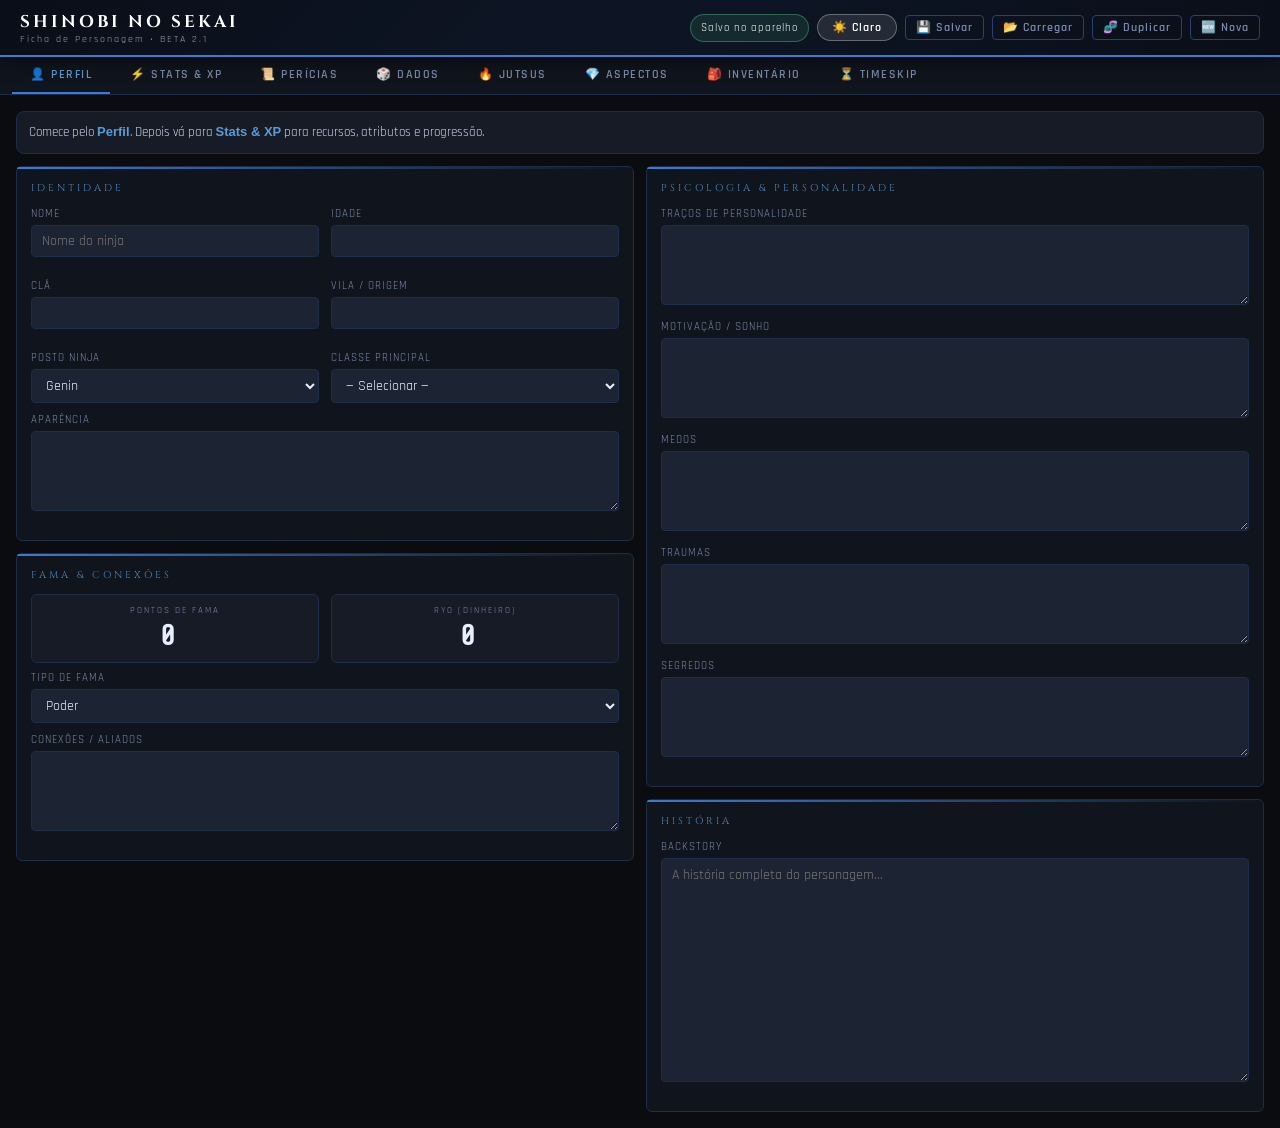
==== commit 29c079ee: "Add files via upload" ====
--- a/index.html
+++ b/index.html
@@ -850,5 +850,435 @@
 
 loadSaved();initAll();
 </script>
+
+<script>
+(function(){
+  const extraCss = `
+  .save-indicator{font-size:11px;letter-spacing:1px;padding:6px 10px;border-radius:999px;border:1px solid rgba(255,255,255,.22);color:#fff;background:rgba(255,255,255,.08);white-space:nowrap}
+  .save-indicator.saved{border-color:rgba(80,200,140,.4);background:rgba(80,200,140,.12)}
+  .save-indicator.saving{border-color:rgba(255,210,90,.35);background:rgba(255,210,90,.12)}
+  .header-actions{flex-wrap:wrap;justify-content:flex-end}
+  .section-help,.mini-help,.summary-card,.quick-panel,.ref-box,.toolbar-wrap{background:var(--surface2);border:1px solid var(--border);border-radius:8px}
+  .section-help{padding:10px 12px;margin-bottom:12px;font-size:13px;line-height:1.5;color:var(--text)}
+  .section-help strong{color:var(--accent2)}
+  .summary-card{padding:14px;margin-bottom:12px;overflow:hidden;position:relative}
+  .summary-card:before{content:'';position:absolute;inset:0 0 auto 0;height:2px;background:linear-gradient(90deg,var(--gold),var(--accent),transparent)}
+  .summary-grid{display:grid;grid-template-columns:2fr 1fr 1fr 1fr;gap:10px}
+  .summary-main{padding-right:6px}
+  .summary-name{font-family:'Cinzel',serif;font-size:20px;color:var(--text-bright)}
+  .summary-sub{font-size:12px;color:var(--text-dim);margin-top:4px}
+  .summary-kpi{background:var(--surface3);border:1px solid var(--border);border-radius:8px;padding:10px;text-align:center}
+  .summary-kpi .k-label{font-size:10px;letter-spacing:1.5px;color:var(--text-dim);text-transform:uppercase}
+  .summary-kpi .k-value{font-family:'Share Tech Mono',monospace;font-size:20px;color:var(--text-bright);margin-top:4px}
+  .helper-list{margin-top:8px;display:grid;grid-template-columns:repeat(3,1fr);gap:8px}
+  .mini-help{padding:10px 12px;font-size:12px;color:var(--text)}
+  .mini-help .title{display:block;font-size:10px;color:var(--text-dim);letter-spacing:1.5px;text-transform:uppercase;margin-bottom:3px}
+  .toolbar-wrap{padding:10px 12px;margin-bottom:12px;display:flex;gap:8px;flex-wrap:wrap;align-items:center}
+  .toolbar-wrap input,.toolbar-wrap select{min-width:120px}
+  .sort-select{max-width:180px}
+  .empty-state{padding:32px 16px;text-align:center;color:var(--text-dim);border:1px dashed var(--border);border-radius:8px;background:var(--surface2)}
+  .inline-actions{display:flex;flex-wrap:wrap;gap:6px}
+  .pill-note{display:inline-flex;align-items:center;gap:6px;padding:5px 9px;border-radius:999px;border:1px solid var(--border);background:var(--surface3);font-size:11px;color:var(--text-dim)}
+  .ref-grid{display:grid;grid-template-columns:repeat(2,1fr);gap:10px;margin-top:10px}
+  .ref-box{padding:12px}
+  .ref-box h4{font-size:11px;letter-spacing:1.4px;color:var(--accent2);text-transform:uppercase;margin-bottom:8px}
+  .ref-box .cost-line{display:flex;justify-content:space-between;font-size:13px;padding:4px 0;border-bottom:1px solid rgba(255,255,255,.04)}
+  .ref-box .cost-line:last-child{border-bottom:none}
+  .mobile-stack{display:flex;gap:8px;flex-wrap:wrap}
+  .level-actions{display:flex;gap:8px;flex-wrap:wrap;margin-top:10px}
+  .level-note{font-size:12px;line-height:1.5;color:var(--text-dim);margin-top:10px}
+  .btn[disabled]{opacity:.5;cursor:not-allowed;transform:none;filter:none}
+  .modal h3 .muted{font-size:11px;color:var(--text-dim);font-family:'Rajdhani',sans-serif;letter-spacing:1px}
+  .skill-item,.inv-item,.aspect-card{box-shadow:0 8px 18px rgba(0,0,0,.08)}
+  .inv-item{align-items:flex-start}
+  .top-space{margin-top:10px}
+  .inventory-summary{display:grid;grid-template-columns:repeat(3,1fr);gap:10px;margin-bottom:12px}
+  .hint{font-size:11px;color:var(--text-dim)}
+  @media(max-width:900px){
+    #app-header{padding:10px 12px;gap:10px;align-items:flex-start}
+    #app-header h1{font-size:15px;letter-spacing:2px}
+    .summary-grid,.inventory-summary,.helper-list,.ref-grid{grid-template-columns:1fr 1fr}
+  }
+  @media(max-width:640px){
+    body{font-size:14px}
+    #app-header{position:sticky;top:0;padding:10px;gap:8px}
+    .header-actions{width:100%;margin-left:0;gap:6px}
+    .header-actions > *{flex:1 1 calc(50% - 6px)}
+    .theme-toggle,.save-indicator{justify-content:center;text-align:center}
+    #tabs{padding:0 6px}
+    .tab-btn{padding:12px 14px;font-size:11px;letter-spacing:1px}
+    .panel{padding:10px}
+    .card{padding:12px;border-radius:10px}
+    .summary-grid,.inventory-summary,.helper-list,.ref-grid{grid-template-columns:1fr}
+    .summary-name{font-size:18px}
+    .resource-values input{width:54px;font-size:15px}
+    .toolbar-wrap{padding:10px}
+    .toolbar-wrap input,.toolbar-wrap select,.toolbar-wrap button{width:100%;max-width:none}
+    .flex.gap8,.mobile-stack,.level-actions{flex-direction:column}
+    .flex.gap8 > *, .mobile-stack > *, .level-actions > *{width:100%}
+    .skill-item,.inv-item{padding:10px;gap:8px}
+    .modal{width:min(96vw,520px);padding:16px;max-height:88vh}
+    .modal-actions{flex-direction:column}
+    .modal-actions button{width:100%}
+  }`;
+  const style = document.createElement('style'); style.textContent = extraCss; document.head.appendChild(style);
+
+  Object.assign(DATA, {
+    version: DATA.version || '2.1',
+    jutsuSearch: DATA.jutsuSearch || '',
+    jutsuSort: DATA.jutsuSort || 'rank',
+    aspectoSearch: DATA.aspectoSearch || '',
+    aspectoSort: DATA.aspectoSort || 'tipo',
+    itemSearch: DATA.itemSearch || '',
+    itemSort: DATA.itemSort || 'cat',
+    pendingLevelUps: DATA.pendingLevelUps || 0,
+    ui: Object.assign({editingJutsu:null, editingAspecto:null, editingItem:null}, DATA.ui || {})
+  });
+
+  const oldAutoSave = autoSave;
+  window.autoSave = function(){
+    setSaveStatus('saving','Salvando...');
+    try{ oldAutoSave(); } finally {
+      clearTimeout(window.__saveTimer);
+      window.__saveTimer = setTimeout(()=>setSaveStatus('saved','Salvo no aparelho'), 350);
+    }
+  };
+  window.saveField = function(k,v){ DATA[k]=v; recalcAll(); autoSave(); };
+
+  window.defaultDataV21 = function(theme='dark'){
+    return {
+      nome:'',idade:'',cla:'',vila:'',posto:'Genin',classe:'',aparencia:'',fama:0,ryo:0,famaTipo:'Poder',conexoes:'',tracos:'',motivacao:'',medos:'',traumas:'',segredos:'',historia:'',
+      hpAtual:30,hpMax:30,chAtual:50,chMax:50,fadiga:0,vidatemp:0,
+      carisma:3,destreza:3,espirito:3,inteligencia:3,sabedoria:3,vitalidade:3,
+      genjutsu:0,ninjutsu:0,taijutsu:0,
+      xpTotal:0,nivel:1,sessoesNivel:0,xpLog:[],
+      jutsus:[],aspectos:[],itens:[],natures:[],natInata:'',estilos:[],
+      periciasProf:{},periciasEsp:{},
+      equipArma1:'',equipArma2:'',equipArmadura:'',equipAc1:'',equipAc2:'',equipNotas:'',
+      invShuriken:0,invKunai:0,invSenbon:0,invScroll:0,invPilula:0,invOutros:'',
+      tsHistory:[],pendingTS:null,diceHistory:[],theme,
+      version:'2.1',jutsuSearch:'',jutsuSort:'rank',aspectoSearch:'',aspectoSort:'tipo',itemSearch:'',itemSort:'cat',pendingLevelUps:0,
+      ui:{editingJutsu:null,editingAspecto:null,editingItem:null}
+    };
+  };
+
+  window.duplicateData = function(){
+    const b=new Blob([JSON.stringify(DATA,null,2)],{type:'application/json'});
+    const u=URL.createObjectURL(b); const a=document.createElement('a');
+    a.href=u; a.download=`ficha_${DATA.nome||'personagem'}_copia.json`; a.click(); URL.revokeObjectURL(u);
+    setSaveStatus('saved','Cópia exportada');
+  };
+  window.newFicha = function(){
+    if(!confirm('Criar uma ficha nova? A ficha atual continuará salva no JSON exportado apenas se você fizer backup antes.')) return;
+    const theme = DATA.theme || document.documentElement.dataset.theme || 'dark';
+    DATA = defaultDataV21(theme);
+    autoSave(); initAll(); upgradeUI();
+    alert('✅ Ficha nova criada.');
+  };
+
+  function setSaveStatus(kind,text){
+    const el=document.getElementById('save-indicator');
+    if(!el) return;
+    el.className='save-indicator '+kind;
+    el.textContent=text;
+  }
+  function esc(s=''){ return String(s??'').replace(/[&<>"']/g,m=>({'&':'&amp;','<':'&lt;','>':'&gt;','"':'&quot;',"'":'&#39;'}[m])); }
+  function rankOrder(r){ return ({S:5,A:4,B:3,C:2,D:1})[r] || 0; }
+  function xpPorSessao(level){ return (parseInt(level)||1)*4; }
+  function sessoesNecessarias(level){ level=parseInt(level)||1; return level<=40?1:level<=70?2:level<=90?3:level<=99?4:5; }
+  function atributoLimit(level){ return 15 + Math.floor(Math.max(0,(level-1))/10)*5; }
+  function getCurrentRow(){ const lvl=parseInt(DATA.nivel)||1; return {nivel:lvl,xpSessao:xpPorSessao(lvl),sessoes:sessoesNecessarias(lvl)}; }
+  window.getCurrentRow = getCurrentRow;
+
+  function ensureTopUI(){
+    const actions = document.querySelector('.header-actions');
+    if(actions && !document.getElementById('save-indicator')){
+      const st = document.createElement('div');
+      st.id='save-indicator'; st.className='save-indicator saved'; st.textContent='Salvo no aparelho';
+      actions.prepend(st);
+      const dup = document.createElement('button'); dup.className='btn btn-ghost btn-sm'; dup.textContent='🧬 Duplicar'; dup.onclick=duplicateData;
+      const novo = document.createElement('button'); novo.className='btn btn-ghost btn-sm'; novo.textContent='🆕 Nova'; novo.onclick=newFicha;
+      actions.appendChild(dup); actions.appendChild(novo);
+    }
+  }
+
+  function ensureSummaryCard(){
+    const panel = document.getElementById('panel-stats');
+    if(panel && !document.getElementById('summary-card')){
+      const box = document.createElement('div');
+      box.id='summary-card'; box.className='summary-card';
+      box.innerHTML = `<div class="summary-grid">
+        <div class="summary-main">
+          <div class="summary-name" id="summary-name">Novo Shinobi</div>
+          <div class="summary-sub" id="summary-sub">Preencha Perfil para deixar tudo mais claro.</div>
+          <div class="helper-list">
+            <div class="mini-help"><span class="title">Como sobe de nível</span><span id="level-guide-mini">Subida de nível é por sessões, não por gastar XP.</span></div>
+            <div class="mini-help"><span class="title">XP</span>Use XP para jutsus, aspectos, estilos e outras compras na Fonte de Habilidades.</div>
+            <div class="mini-help"><span class="title">Lembrete</span>O PDF diz que o ganho por sessão é <strong>4 × nível</strong> e o bônus de Sabedoria pode dobrar esse valor.</div>
+          </div>
+        </div>
+        <div class="summary-kpi"><div class="k-label">HP / Chakra</div><div class="k-value" id="summary-hp">30 / 50</div></div>
+        <div class="summary-kpi"><div class="k-label">Limite de atributo</div><div class="k-value" id="summary-limit">15</div></div>
+        <div class="summary-kpi"><div class="k-label">Jutsus / Aspectos</div><div class="k-value" id="summary-build">0 / 0</div></div>
+      </div>`;
+      panel.prepend(box);
+    }
+  }
+
+  function ensureHelperBlocks(){
+    const configs = [
+      ['panel-perfil','Comece pelo <strong>Perfil</strong>. Depois vá para <strong>Stats & XP</strong> para recursos, atributos e progressão.'],
+      ['panel-stats','Aqui fica o coração da ficha: <strong>vida, chakra, atributos, progressão por sessão</strong> e gasto de XP.'],
+      ['panel-jutsu','Cadastre jutsus, filtre por rank ou tipo e use a busca para achar rápido quando a ficha crescer.'],
+      ['panel-aspectos','Aspectos simples e avançados agora podem ser pesquisados, ordenados e editados sem apagar e recriar.'],
+      ['panel-inventario','Inventário com busca, ordenação e edição direta. Bem menos caos goblin de mochila 🎒'],
+      ['panel-timeskip','O timeskip gera um resumo e pode aplicar resultados com um toque. Use o histórico para lembrar o que já aconteceu.']
+    ];
+    configs.forEach(([id,html])=>{
+      const panel=document.getElementById(id);
+      if(panel && !panel.querySelector('.section-help')){
+        const help=document.createElement('div'); help.className='section-help'; help.innerHTML=html;
+        panel.prepend(help);
+      }
+    });
+  }
+
+  function ensureToolbars(){
+    const jutsuPanel=document.getElementById('panel-jutsu');
+    if(jutsuPanel && !document.getElementById('jutsu-toolbar')){
+      const bar=document.createElement('div'); bar.id='jutsu-toolbar'; bar.className='toolbar-wrap';
+      bar.innerHTML=`<input type="text" id="jutsu-search" placeholder="Buscar jutsu por nome, rank, natureza...">
+      <select id="jutsu-sort" class="sort-select"><option value="rank">Ordenar: Rank</option><option value="nome">Ordenar: Nome</option><option value="nivel">Ordenar: Nível</option></select>
+      <span class="pill-note">Editar, filtrar e achar jutsu ficou bem menos sofrido</span>`;
+      const target=jutsuPanel.querySelector('.tag-row'); target.parentNode.insertBefore(bar,target.nextSibling);
+      document.getElementById('jutsu-search').addEventListener('input',e=>{DATA.jutsuSearch=e.target.value; renderJutsus(); autoSave();});
+      document.getElementById('jutsu-sort').addEventListener('change',e=>{DATA.jutsuSort=e.target.value; renderJutsus(); autoSave();});
+    }
+    const aspPanel=document.getElementById('panel-aspectos');
+    if(aspPanel && !document.getElementById('asp-toolbar')){
+      const bar=document.createElement('div'); bar.id='asp-toolbar'; bar.className='toolbar-wrap';
+      bar.innerHTML=`<input type="text" id="aspecto-search" placeholder="Buscar aspecto por nome, tipo ou categoria...">
+      <select id="aspecto-sort" class="sort-select"><option value="tipo">Ordenar: Tipo</option><option value="nome">Ordenar: Nome</option><option value="nivel">Ordenar: Nível</option></select>`;
+      const target=aspPanel.querySelector('#aspectos-list'); aspPanel.insertBefore(bar,target);
+      document.getElementById('aspecto-search').addEventListener('input',e=>{DATA.aspectoSearch=e.target.value; renderAspectos(); autoSave();});
+      document.getElementById('aspecto-sort').addEventListener('change',e=>{DATA.aspectoSort=e.target.value; renderAspectos(); autoSave();});
+    }
+    const invPanel=document.getElementById('panel-inventario');
+    if(invPanel && !document.getElementById('inventory-summary')){
+      const firstCard=invPanel.querySelector('.card');
+      const wrap=document.createElement('div'); wrap.id='inventory-summary'; wrap.className='inventory-summary';
+      wrap.innerHTML=`<div class="summary-kpi"><div class="k-label">Itens</div><div class="k-value" id="inv-count-kpi">0</div></div>
+      <div class="summary-kpi"><div class="k-label">Quantidade total</div><div class="k-value" id="inv-qty-kpi">0</div></div>
+      <div class="summary-kpi"><div class="k-label">Peso total</div><div class="k-value" id="inv-weight-kpi">0kg</div></div>`;
+      firstCard.parentNode.insertBefore(wrap, firstCard);
+      const bar=document.createElement('div'); bar.id='inv-toolbar'; bar.className='toolbar-wrap';
+      bar.innerHTML=`<input type="text" id="item-search" placeholder="Buscar item por nome, categoria ou descrição...">
+      <select id="item-sort" class="sort-select"><option value="cat">Ordenar: Categoria</option><option value="nome">Ordenar: Nome</option><option value="peso">Ordenar: Peso</option><option value="qty">Ordenar: Quantidade</option></select>`;
+      firstCard.insertBefore(bar, firstCard.querySelector('#inv-list'));
+      document.getElementById('item-search').addEventListener('input',e=>{DATA.itemSearch=e.target.value; renderInventario(); autoSave();});
+      document.getElementById('item-sort').addEventListener('change',e=>{DATA.itemSort=e.target.value; renderInventario(); autoSave();});
+    }
+  }
+
+  function ensureLevelUI(){
+    const levelCard = [...document.querySelectorAll('#panel-stats .card')].find(c=>c.querySelector('#level-display'));
+    if(levelCard && !document.getElementById('level-up-btn')){
+      const note=document.createElement('div'); note.className='level-note'; note.id='level-note';
+      note.innerHTML='No sistema do PDF, <strong>nível sobe por sessões</strong>. O XP ganho é para compras na Fonte de Habilidades.';
+      const actions=document.createElement('div'); actions.className='level-actions';
+      actions.innerHTML=`<button class="btn btn-gold" id="level-up-btn" onclick="levelUpNow()">⬆️ Subir de nível</button>
+      <button class="btn btn-ghost" id="bonus-xp-btn" onclick="gainSessionBonus()">🧠 Bônus de Sabedoria</button>`;
+      levelCard.appendChild(actions); levelCard.appendChild(note);
+    }
+    const xpCard = [...document.querySelectorAll('#panel-stats .card')].find(c=>c.querySelector('#xp-add-qty'));
+    if(xpCard && !document.getElementById('xp-reference-grid')){
+      const ref=document.createElement('div'); ref.id='xp-reference-grid'; ref.className='ref-grid';
+      ref.innerHTML=`
+      <div class="ref-box"><h4>Jutsus (PDF)</h4>
+        <div class="cost-line"><span>Padrão D / C / B / A / S</span><strong>5 / 10 / 15 / 25 / 70</strong></div>
+        <div class="cost-line"><span>Orientado D / C / B / A / S</span><strong>2 / 5 / 7 / 12 / 35</strong></div>
+        <div class="cost-line"><span>Proibido D / C / B / A / S</span><strong>10 / 20 / 30 / 50 / 140</strong></div>
+      </div>
+      <div class="ref-box"><h4>Gastos gerais (PDF)</h4>
+        <div class="cost-line"><span>Talento / Estilo</span><strong>20 / 20</strong></div>
+        <div class="cost-line"><span>Árvore / Habilidade Distinta</span><strong>50 / 20</strong></div>
+        <div class="cost-line"><span>Aspecto Simples / Avançado</span><strong>150 / 500</strong></div>
+        <div class="cost-line"><span>Ponto de atributo / Modo Sennin</span><strong>500 / 1500</strong></div>
+      </div>`;
+      xpCard.appendChild(ref);
+    }
+  }
+
+  function syncToolbarValues(){
+    if(document.getElementById('jutsu-search')) document.getElementById('jutsu-search').value = DATA.jutsuSearch || '';
+    if(document.getElementById('jutsu-sort')) document.getElementById('jutsu-sort').value = DATA.jutsuSort || 'rank';
+    if(document.getElementById('aspecto-search')) document.getElementById('aspecto-search').value = DATA.aspectoSearch || '';
+    if(document.getElementById('aspecto-sort')) document.getElementById('aspecto-sort').value = DATA.aspectoSort || 'tipo';
+    if(document.getElementById('item-search')) document.getElementById('item-search').value = DATA.itemSearch || '';
+    if(document.getElementById('item-sort')) document.getElementById('item-sort').value = DATA.itemSort || 'cat';
+  }
+
+  window.openModal = function(id){
+    const modal=document.getElementById(id); if(!modal) return;
+    modal.classList.add('open');
+    const first=modal.querySelector('input, textarea, select'); if(first) setTimeout(()=>first.focus(),30);
+  };
+  window.closeModal = function(id){
+    const modal=document.getElementById(id); if(!modal) return; modal.classList.remove('open');
+  };
+  document.addEventListener('keydown', e=>{ if(e.key==='Escape'){ document.querySelectorAll('.modal-overlay.open').forEach(m=>m.classList.remove('open')); } });
+
+  const PER_V2 = [
+    {name:'Agilidade',attr:'destreza'},{name:'Atletismo',attr:'vitalidade'},{name:'Atuação',attr:'carisma'},{name:'Burocracia',attr:'inteligencia'},
+    {name:'Ciências Médicas',attr:'inteligencia'},{name:'Consciência de Chakra',attr:'espirito'},{name:'Conexões',attr:'carisma'},{name:'Conhecimento da Terra',attr:'inteligencia'},
+    {name:'Controle de Chakra',attr:'inteligencia'},{name:'Direito',attr:'inteligencia'},{name:'Força',attr:'vitalidade'},{name:'Furtividade',attr:'destreza'},
+    {name:'História',attr:'inteligencia'},{name:'Intuição',attr:'sabedoria'},{name:'Intimidação',attr:'carisma'},{name:'Investigação',attr:'inteligencia'},
+    {name:'Jogos',attr:'inteligencia'},{name:'Liberação',attr:'inteligencia'},{name:'Linguagem',attr:'inteligencia'},{name:'Manipulação',attr:'carisma'},
+    {name:'Medicina',attr:'inteligencia'},{name:'Meditação',attr:'sabedoria'},{name:'Percepção',attr:'sabedoria'},{name:'Religião',attr:'inteligencia'},
+    {name:'Rituais',attr:'sabedoria'},{name:'Sin.c/Criaturas',attr:'carisma'},{name:'Sobrevivência',attr:'sabedoria'},{name:'Tecnologia',attr:'inteligencia'}
+  ];
+  window.renderPericias = function(){
+    const lvl=parseInt(DATA.nivel)||1; const prof=1+Math.floor(lvl/10);
+    document.getElementById('peri-body').innerHTML = PER_V2.map(p=>{
+      const av=parseInt(DATA[p.attr])||0; const pr=DATA.periciasProf&&DATA.periciasProf[p.name]; const esp=DATA.periciasEsp&&DATA.periciasEsp[p.name];
+      const b=av + (pr?prof:0) + (esp?prof:0);
+      return `<tr><td>${esc(p.name)}</td><td style="color:var(--text-dim);font-size:11px">${esc(p.attr.substring(0,3).toUpperCase())}</td><td><input type="checkbox" class="peri-check" ${pr?'checked':''} onchange="togglePericia('${esc(p.name)}','prof',this.checked)"></td><td><input type="checkbox" class="peri-check" ${esp?'checked':''} onchange="togglePericia('${esc(p.name)}','esp',this.checked)"></td><td class="peri-bonus">${b>=0?'+':''}${b}</td></tr>`;
+    }).join('');
+  };
+
+  window.calcNivel = function(){
+    const lvl=parseInt(DATA.nivel)||1, row=getCurrentRow(), cur=parseInt(DATA.sessoesNivel)||0; const pct=Math.max(0,Math.min(100,cur/row.sessoes*100));
+    document.getElementById('level-display').textContent=lvl;
+    document.getElementById('xp-total-display').textContent=DATA.xpTotal||0;
+    document.getElementById('xp-por-sessao').textContent=row.xpSessao;
+    document.getElementById('sessoes-needed').textContent=row.sessoes;
+    document.getElementById('xp-bar').style.width=pct+'%';
+    document.getElementById('xp-info-text').textContent=`${cur}/${row.sessoes} sessões para o próximo nível`;
+    const pr=1+Math.floor(lvl/10); const pe=document.getElementById('prof-display'); if(pe) pe.textContent='+'+pr;
+    const ce=document.getElementById('cc-total'); if(ce) ce.textContent=(parseInt(DATA.espirito)||0)+(parseInt(DATA.inteligencia)||0);
+    const btn=document.getElementById('level-up-btn'); if(btn) btn.disabled = !(cur>=row.sessoes && lvl<100);
+    const note=document.getElementById('level-note');
+    if(note) note.innerHTML = (cur>=row.sessoes && lvl<100)
+      ? `✅ Pode subir para o nível <strong>${lvl+1}</strong>. Ao subir, aplique também: <strong>+1 atributo</strong>, role <strong>1d10</strong> para Vida e <strong>1d20 + Espírito</strong> para Chakra.`
+      : `Ganho por sessão neste nível: <strong>${row.xpSessao} XP</strong>. Nível sobe em <strong>${row.sessoes}</strong> sessão(ões). Bônus de Sabedoria pode render mais <strong>${row.xpSessao} XP</strong>.`;
+    renderLevelTable(); renderSecAttrs(); renderPericias(); refreshSummary();
+  };
+  window.renderLevelTable = function(){
+    const lvl=parseInt(DATA.nivel)||1; const rows=[]; for(let i=1;i<=100;i++) rows.push({nivel:i,xpSessao:xpPorSessao(i),sessoes:sessoesNecessarias(i)});
+    document.getElementById('level-ref-body').innerHTML = rows.map(r=>`<tr style="${r.nivel===lvl?'background:rgba(58,123,213,.15);color:var(--accent2)':''}"><td style="font-family:'Share Tech Mono'">${r.nivel}${r.nivel===lvl?' ◀':''}</td><td>${r.xpSessao}</td><td>${r.sessoes}</td></tr>`).join('');
+  };
+  window.encerrarSessao = function(){
+    const lvl=parseInt(DATA.nivel)||1; const xg=xpPorSessao(lvl);
+    DATA.sessoesNivel=(parseInt(DATA.sessoesNivel)||0)+1; document.getElementById('sessoes-nivel').value=DATA.sessoesNivel;
+    DATA.xpTotal=(DATA.xpTotal||0)+xg; DATA.xpLog.unshift({qty:xg,desc:`Sessão encerrada (Nível ${lvl})`,date:now()});
+    calcNivel(); renderXPLog(); showXPMsg(`🎯 +${xg} XP pela sessão.`, 's'); autoSave();
+  };
+  window.gainSessionBonus = function(){
+    const lvl=parseInt(DATA.nivel)||1; const xg=xpPorSessao(lvl);
+    DATA.xpTotal=(DATA.xpTotal||0)+xg; DATA.xpLog.unshift({qty:xg,desc:`Bônus de Sabedoria (Nível ${lvl})`,date:now()});
+    calcNivel(); renderXPLog(); showXPMsg(`🧠 +${xg} XP de bônus de Sabedoria.`, 's'); autoSave();
+  };
+  window.levelUpNow = function(){
+    const lvl=parseInt(DATA.nivel)||1, need=sessoesNecessarias(lvl), cur=parseInt(DATA.sessoesNivel)||0;
+    if(cur<need || lvl>=100) return;
+    DATA.sessoesNivel = cur - need; DATA.nivel = lvl + 1; DATA.pendingLevelUps=(DATA.pendingLevelUps||0)+1;
+    document.getElementById('sessoes-nivel').value = DATA.sessoesNivel;
+    DATA.xpLog.unshift({qty:0,desc:`Subiu para o nível ${DATA.nivel}`,date:now()});
+    calcNivel(); renderXPLog(); autoSave();
+    alert(`⬆️ Nível ${DATA.nivel}!\n\nAgora aplique manualmente:\n• +1 ponto de atributo\n• Vida: role 1d10\n• Chakra: role 1d20 + Espírito\n\nDeixei esse lembrete também no card de progressão.`);
+  };
+
+  window.filterJutsu = function(f){ jF=f; renderJutsus(); };
+  window.renderJutsus = function(){
+    const c=document.getElementById('jutsu-list'); const all = Array.isArray(DATA.jutsus)?DATA.jutsus:[]; document.getElementById('jutsu-count').textContent=all.length;
+    let items = [...all];
+    if(jF) items = items.filter(j=>j.rank===jF || j.tipo===jF);
+    const q=(DATA.jutsuSearch||'').trim().toLowerCase();
+    if(q) items = items.filter(j=> [j.nome,j.rank,j.tipo,j.natureza,j.req,j.desc,j.notas].join(' ').toLowerCase().includes(q));
+    items.sort((a,b)=>{
+      const s=DATA.jutsuSort||'rank';
+      if(s==='nome') return String(a.nome).localeCompare(String(b.nome),'pt-BR');
+      if(s==='nivel') return (b.nivel||1)-(a.nivel||1) || rankOrder(b.rank)-rankOrder(a.rank);
+      return rankOrder(b.rank)-rankOrder(a.rank) || String(a.nome).localeCompare(String(b.nome),'pt-BR');
+    });
+    if(!items.length){ c.innerHTML='<div class="empty-state">Nenhum jutsu encontrado com os filtros atuais.</div>'; return; }
+    c.innerHTML = items.map(j=>{ const i=all.indexOf(j); return `<div class="skill-item"><span class="rank-badge rank-${esc(j.rank)}">${esc(j.rank)}</span><div class="skill-info"><div class="skill-name">${esc(j.nome)}${j.nivel>1?` <span style="color:var(--gold);font-size:11px">Nv.${j.nivel}</span>`:''}</div><div class="skill-meta">${esc(j.tipo)} • Chakra: ${esc(j.chakra||'?')} • ${esc(j.natureza||'Sem natureza/estilo')}</div>${j.req?`<div class="skill-meta">Req: ${esc(j.req)}</div>`:''}${j.desc?`<div class="skill-desc">${esc(j.desc)}</div>`:''}${j.notas?`<div class="skill-desc" style="color:var(--gold);font-style:italic">📝 ${esc(j.notas)}</div>`:''}</div><div class="inline-actions"><button class="btn btn-sm btn-ghost" onclick="editJutsu(${i})">✏️ Editar</button><button class="btn btn-sm btn-ghost" onclick="evolveJutsu(${i})">+Nv</button><button class="btn btn-sm btn-danger" onclick="removeJutsu(${i})">×</button></div></div>`; }).join('');
+  };
+  window.openJutsuModal = function(){ DATA.ui.editingJutsu=null; fillJutsuForm(); openModal('modal-jutsu'); updateModalLabels(); };
+  window.editJutsu = function(i){ DATA.ui.editingJutsu=i; fillJutsuForm(DATA.jutsus[i]); openModal('modal-jutsu'); updateModalLabels(); };
+  function fillJutsuForm(j={}){ const map={ 'j-nome':'nome','j-rank':'rank','j-tipo':'tipo','j-chakra':'chakra','j-nivel':'nivel','j-natureza':'natureza','j-req':'req','j-desc':'desc','j-notas':'notas'}; Object.entries(map).forEach(([id,key])=>{ const el=document.getElementById(id); if(el) el.value = j[key] ?? (id==='j-rank'?'D':id==='j-tipo'?'Ninjutsu':id==='j-nivel'?1:''); }); }
+  window.saveJutsu = function(){
+    const item={nome:document.getElementById('j-nome').value||'Sem nome',rank:document.getElementById('j-rank').value,tipo:document.getElementById('j-tipo').value,chakra:document.getElementById('j-chakra').value,nivel:parseInt(document.getElementById('j-nivel').value)||1,natureza:document.getElementById('j-natureza').value,req:document.getElementById('j-req').value,desc:document.getElementById('j-desc').value,notas:document.getElementById('j-notas').value};
+    const idx=DATA.ui.editingJutsu; if(idx===null || idx===undefined) DATA.jutsus.push(item); else DATA.jutsus[idx]=item;
+    renderJutsus(); closeModal('modal-jutsu'); DATA.ui.editingJutsu=null; fillJutsuForm(); updateModalLabels(); autoSave();
+  };
+
+  window.renderAspectos = function(){
+    const c=document.getElementById('aspectos-list'); const all=Array.isArray(DATA.aspectos)?DATA.aspectos:[];
+    document.getElementById('asp-simples-count').textContent=all.filter(a=>a.tipo==='simples').length; document.getElementById('asp-avancados-count').textContent=all.filter(a=>a.tipo==='avancado').length;
+    let items=[...all]; const q=(DATA.aspectoSearch||'').trim().toLowerCase(); if(q) items=items.filter(a=>[a.nome,a.tipo,a.cat,a.desc].join(' ').toLowerCase().includes(q));
+    items.sort((a,b)=>{ const s=DATA.aspectoSort||'tipo'; if(s==='nome') return String(a.nome).localeCompare(String(b.nome),'pt-BR'); if(s==='nivel') return (b.nivel||1)-(a.nivel||1); return String(a.tipo).localeCompare(String(b.tipo),'pt-BR') || String(a.nome).localeCompare(String(b.nome),'pt-BR');});
+    if(!items.length){ c.innerHTML='<div class="empty-state" style="grid-column:1/-1">Nenhum aspecto encontrado.</div>'; return; }
+    c.innerHTML = items.map(a=>{ const i=all.indexOf(a); return `<div class="aspect-card ${a.tipo==='avancado'?'advanced':''}"><div class="asp-type">${esc(a.cat)} • ${a.tipo==='avancado'?'Avançado':'Simples'} • Nível ${a.nivel}</div><div class="asp-name">${esc(a.nome)}</div>${a.desc?`<div style="font-size:13px;line-height:1.5;color:var(--text)">${esc(a.desc)}</div>`:''}<div class="inline-actions top-space"><button class="btn btn-sm btn-ghost" onclick="editAspecto(${i})">✏️ Editar</button><button class="btn btn-sm btn-ghost" onclick="evolveAspecto(${i})">+ Evoluir</button><button class="btn btn-sm btn-danger" onclick="removeAspecto(${i})">×</button></div></div>`; }).join('');
+  };
+  window.openAspectoModal = function(){ DATA.ui.editingAspecto=null; fillAspectoForm(); openModal('modal-aspecto'); updateModalLabels(); };
+  window.editAspecto = function(i){ DATA.ui.editingAspecto=i; fillAspectoForm(DATA.aspectos[i]); openModal('modal-aspecto'); updateModalLabels(); };
+  function fillAspectoForm(a={}){ const map={'asp-nome':'nome','asp-tipo':'tipo','asp-cat':'cat','asp-nivel':'nivel','asp-desc':'desc'}; Object.entries(map).forEach(([id,key])=>{ const el=document.getElementById(id); if(el) el.value=a[key] ?? (id==='asp-tipo'?'simples':id==='asp-cat'?'Aspecto Geral':id==='asp-nivel'?1:''); }); }
+  window.saveAspecto = function(){ const item={nome:document.getElementById('asp-nome').value||'Sem nome',tipo:document.getElementById('asp-tipo').value,cat:document.getElementById('asp-cat').value,nivel:parseInt(document.getElementById('asp-nivel').value)||1,desc:document.getElementById('asp-desc').value}; const idx=DATA.ui.editingAspecto; if(idx===null || idx===undefined) DATA.aspectos.push(item); else DATA.aspectos[idx]=item; renderAspectos(); closeModal('modal-aspecto'); DATA.ui.editingAspecto=null; fillAspectoForm(); updateModalLabels(); autoSave(); };
+
+  window.renderInventario = function(){
+    const c=document.getElementById('inv-list'); const all=Array.isArray(DATA.itens)?DATA.itens:[];
+    let items=[...all]; const q=(DATA.itemSearch||'').trim().toLowerCase(); if(q) items=items.filter(it=>[it.nome,it.cat,it.desc].join(' ').toLowerCase().includes(q));
+    items.sort((a,b)=>{ const s=DATA.itemSort||'cat'; if(s==='nome') return String(a.nome).localeCompare(String(b.nome),'pt-BR'); if(s==='peso') return (b.peso||0)-(a.peso||0); if(s==='qty') return (b.qty||0)-(a.qty||0); return String(a.cat).localeCompare(String(b.cat),'pt-BR') || String(a.nome).localeCompare(String(b.nome),'pt-BR'); });
+    if(document.getElementById('inv-count-kpi')){
+      document.getElementById('inv-count-kpi').textContent = all.length;
+      document.getElementById('inv-qty-kpi').textContent = all.reduce((s,it)=>s+(parseInt(it.qty)||0),0);
+      document.getElementById('inv-weight-kpi').textContent = all.reduce((s,it)=>s+((parseFloat(it.peso)||0)*(parseInt(it.qty)||0)),0).toFixed(1)+'kg';
+    }
+    if(!items.length){ c.innerHTML='<div class="empty-state">Inventário vazio ou nada encontrado.</div>'; return; }
+    c.innerHTML=items.map(it=>{ const i=all.indexOf(it); return `<div class="inv-item"><div class="inv-qty">${it.qty}</div><div style="flex:1"><div style="font-weight:600">${esc(it.nome)}</div><div style="font-size:12px;color:var(--text-dim)">${esc(it.cat)}${it.desc?' • '+esc(it.desc):''}</div></div><div style="font-size:11px;color:var(--text-dim);min-width:56px;text-align:right">${parseFloat(it.peso||0).toFixed(1)}kg</div><div class="inline-actions"><button class="btn btn-sm btn-ghost" onclick="editItem(${i})">✏️</button><button class="btn btn-sm btn-ghost" onclick="adjItem(${i},1)">+</button><button class="btn btn-sm btn-ghost" onclick="adjItem(${i},-1)">−</button><button class="btn btn-sm btn-danger" onclick="removeItem(${i})">×</button></div></div>`; }).join('');
+  };
+  window.openItemModal = function(){ DATA.ui.editingItem=null; fillItemForm(); openModal('modal-item'); updateModalLabels(); };
+  window.editItem = function(i){ DATA.ui.editingItem=i; fillItemForm(DATA.itens[i]); openModal('modal-item'); updateModalLabels(); };
+  function fillItemForm(it={}){ const map={'i-nome':'nome','i-qty':'qty','i-peso':'peso','i-cat':'cat','i-desc':'desc'}; Object.entries(map).forEach(([id,key])=>{ const el=document.getElementById(id); if(el) el.value=it[key] ?? (id==='i-qty'?1:id==='i-peso'?0:id==='i-cat'?'Arma':''); }); }
+  window.saveItem = function(){ const item={nome:document.getElementById('i-nome').value||'Item',qty:parseInt(document.getElementById('i-qty').value)||1,peso:parseFloat(document.getElementById('i-peso').value)||0,cat:document.getElementById('i-cat').value,desc:document.getElementById('i-desc').value}; const idx=DATA.ui.editingItem; if(idx===null || idx===undefined) DATA.itens.push(item); else DATA.itens[idx]=item; renderInventario(); closeModal('modal-item'); DATA.ui.editingItem=null; fillItemForm(); updateModalLabels(); autoSave(); };
+
+  function updateModalLabels(){
+    const jTitle=document.querySelector('#modal-jutsu h3'); if(jTitle) jTitle.innerHTML = DATA.ui.editingJutsu===null ? '⚡ Adicionar Jutsu <span class="muted">novo registro</span>' : '⚡ Editar Jutsu <span class="muted">alterando registro existente</span>';
+    const aTitle=document.querySelector('#modal-aspecto h3'); if(aTitle) aTitle.innerHTML = DATA.ui.editingAspecto===null ? '💎 Adicionar Aspecto <span class="muted">novo registro</span>' : '💎 Editar Aspecto <span class="muted">alterando registro existente</span>';
+    const iTitle=document.querySelector('#modal-item h3'); if(iTitle) iTitle.innerHTML = DATA.ui.editingItem===null ? '🎒 Adicionar Item <span class="muted">novo registro</span>' : '🎒 Editar Item <span class="muted">alterando registro existente</span>';
+    const jBtn=document.querySelector('#modal-jutsu .modal-actions .btn:not(.btn-ghost)'); if(jBtn) jBtn.textContent = DATA.ui.editingJutsu===null ? 'Salvar' : 'Salvar alterações';
+    const aBtn=document.querySelector('#modal-aspecto .modal-actions .btn:not(.btn-ghost)'); if(aBtn) aBtn.textContent = DATA.ui.editingAspecto===null ? 'Salvar' : 'Salvar alterações';
+    const iBtn=document.querySelector('#modal-item .modal-actions .btn:not(.btn-ghost)'); if(iBtn) iBtn.textContent = DATA.ui.editingItem===null ? 'Adicionar' : 'Salvar alterações';
+  }
+
+  function refreshSummary(){
+    const name=document.getElementById('summary-name'); if(!name) return;
+    const nm=DATA.nome||'Novo Shinobi'; const posto=DATA.posto||'Sem posto'; const vila=DATA.vila||'Sem vila'; const cla=DATA.cla||'Sem clã';
+    name.textContent = nm; document.getElementById('summary-sub').textContent = `${posto} • ${vila} • ${cla}`;
+    document.getElementById('summary-hp').textContent = `${DATA.hpAtual||0}/${DATA.hpMax||0} • ${DATA.chAtual||0}/${DATA.chMax||0}`;
+    document.getElementById('summary-limit').textContent = atributoLimit(DATA.nivel||1);
+    document.getElementById('summary-build').textContent = `${(DATA.jutsus||[]).length} / ${(DATA.aspectos||[]).length}`;
+    const guide=document.getElementById('level-guide-mini'); if(guide){ const row=getCurrentRow(); guide.innerHTML=`Nível ${DATA.nivel||1}: ${row.sessoes} sessão(ões) e ${row.xpSessao} XP por sessão.`; }
+  }
+
+  const oldInitAll = initAll;
+  window.initAll = function(){ oldInitAll(); upgradeUI(); syncToolbarValues(); updateModalLabels(); refreshSummary(); };
+  window.recalcAll = function(){ const cc=(parseInt(DATA.espirito)||0)+(parseInt(DATA.inteligencia)||0); const el=document.getElementById('cc-total'); if(el) el.textContent=cc; calcNivel(); refreshSummary(); };
+
+  window.upgradeUI = function(){
+    ensureTopUI(); ensureSummaryCard(); ensureHelperBlocks(); ensureToolbars(); ensureLevelUI(); syncToolbarValues(); updateModalLabels();
+    const jBtn=document.querySelector("button[onclick=\"openModal('modal-jutsu')\"]"); if(jBtn) jBtn.setAttribute('onclick','openJutsuModal()');
+    const aBtn=document.querySelector("button[onclick=\"openModal('modal-aspecto')\"]"); if(aBtn) aBtn.setAttribute('onclick','openAspectoModal()');
+    const iBtns=document.querySelectorAll("button[onclick=\"openModal('modal-item')\"]"); iBtns.forEach(b=>b.setAttribute('onclick','openItemModal()'));
+    document.querySelectorAll('button').forEach(b=>{ if(b.textContent.trim()==='Add') b.textContent='Adicionar'; });
+    const sub=document.querySelector('#app-header .sub'); if(sub) sub.textContent='Ficha de Personagem • BETA 2.1';
+  };
+
+  upgradeUI();
+  calcNivel(); renderJutsus(); renderAspectos(); renderInventario(); renderPericias();
+})();
+</script>
+
 </body>
 </html>
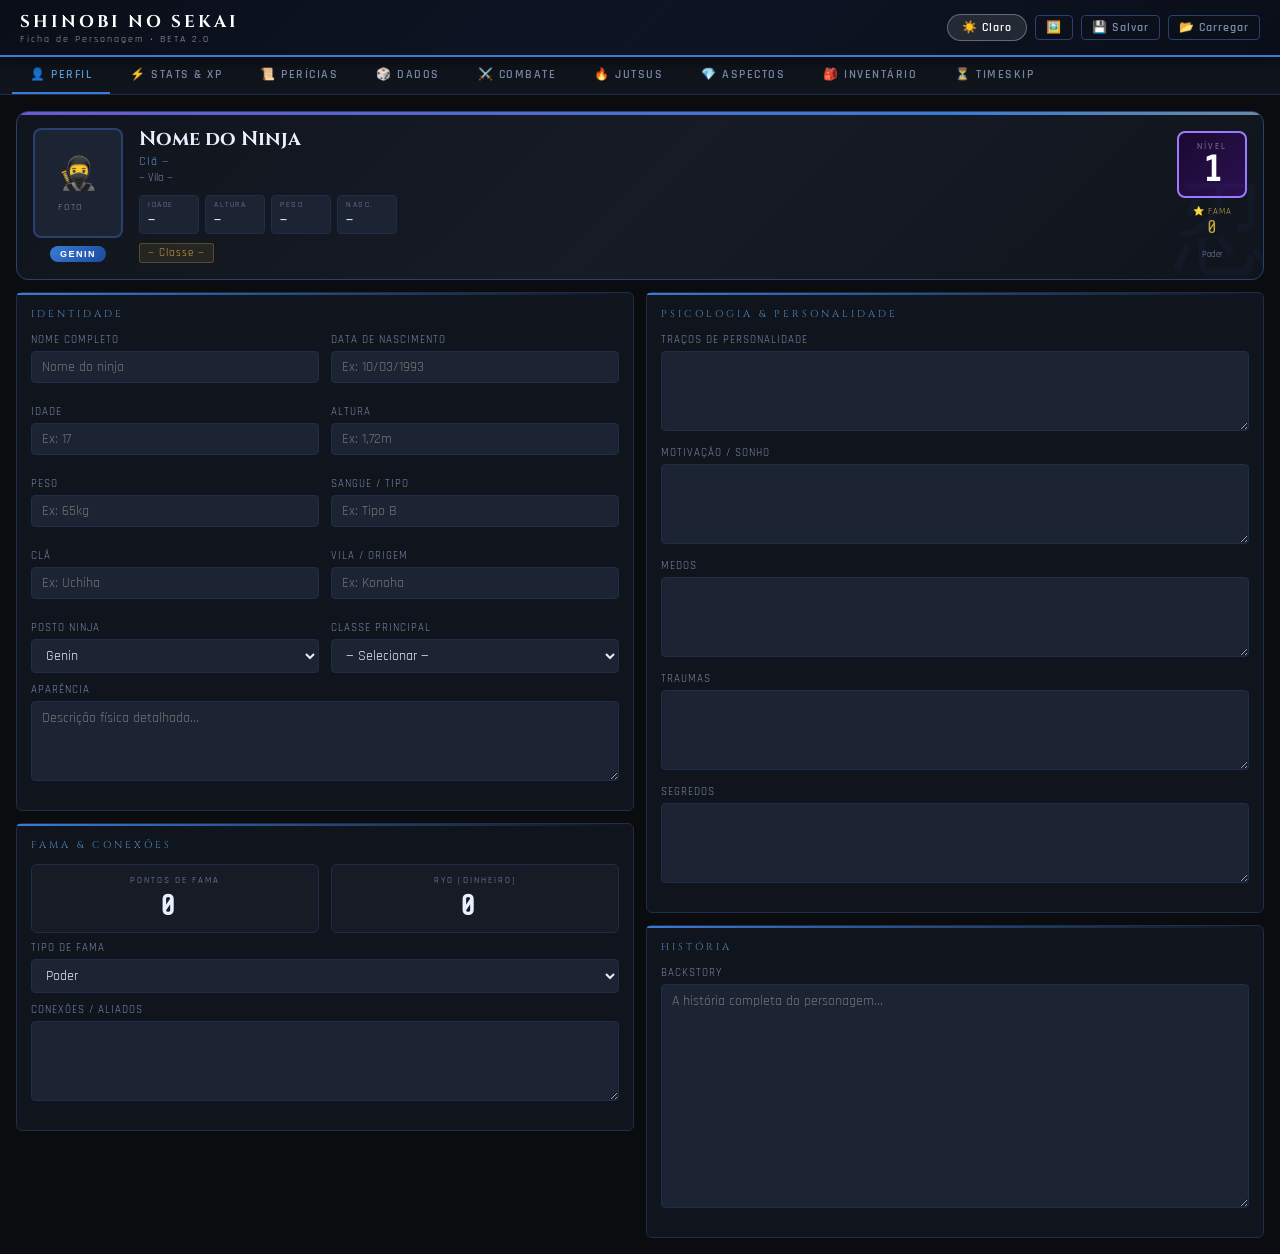
==== commit b88051a8: "Add files via upload" ====
--- a/index.html
+++ b/index.html
@@ -2,7 +2,10 @@
 <html lang="pt-BR" data-theme="dark">
 <head>
 <meta charset="UTF-8">
-<meta name="viewport" content="width=device-width, initial-scale=1.0">
+<meta name="viewport" content="width=device-width, initial-scale=1.0, maximum-scale=1.0, user-scalable=no">
+<meta name="mobile-web-app-capable" content="yes">
+<meta name="apple-mobile-web-app-capable" content="yes">
+<meta name="apple-mobile-web-app-status-bar-style" content="black-translucent">
 <title>Shinobi no Sekai — Ficha</title>
 <style>
 @import url('https://fonts.googleapis.com/css2?family=Cinzel:wght@400;600;700&family=Rajdhani:wght@300;400;500;600;700&family=Share+Tech+Mono&display=swap');
@@ -183,7 +186,235 @@
 .tag-row{display:flex;flex-wrap:wrap;gap:6px;}
 .tag{padding:3px 10px;border-radius:12px;font-size:11px;font-weight:700;background:var(--accent-glow);border:1px solid var(--accent);color:var(--accent2);text-transform:uppercase;letter-spacing:1px;}
 ::-webkit-scrollbar{width:6px;height:5px;}::-webkit-scrollbar-track{background:transparent;}::-webkit-scrollbar-thumb{background:var(--border-bright);border-radius:3px;}
-@media(max-width:640px){.grid2,.grid3,.grid4{grid-template-columns:1fr;}.panel{padding:10px;}#app-header h1{font-size:13px;}}
+/* ===== CHARACTER CARD (CPT Style) ===== */
+.char-card{
+  background:linear-gradient(135deg,var(--surface) 0%,var(--surface2) 50%,var(--surface) 100%);
+  border:1px solid var(--border-bright);
+  border-radius:12px;
+  padding:16px;
+  display:flex;
+  gap:16px;
+  position:relative;
+  overflow:hidden;
+}
+.char-card::before{
+  content:'';position:absolute;top:0;left:0;right:0;height:3px;
+  background:linear-gradient(90deg,var(--chakra),var(--accent),var(--gold),var(--accent),var(--chakra));
+  background-size:300% 100%;
+  animation:cardShimmer 4s linear infinite;
+}
+@keyframes cardShimmer{0%{background-position:0%}100%{background-position:300%}}
+.char-card::after{
+  content:'忍';
+  position:absolute;right:-10px;bottom:-20px;
+  font-size:100px;font-family:'Cinzel',serif;
+  color:rgba(58,123,213,0.05);
+  pointer-events:none;
+}
+.char-card-left{
+  display:flex;flex-direction:column;align-items:center;gap:8px;flex-shrink:0;
+}
+.char-photo-wrap{
+  width:90px;height:110px;
+  border-radius:8px;
+  border:2px solid var(--border-bright);
+  background:var(--surface3);
+  cursor:pointer;
+  position:relative;
+  overflow:hidden;
+  transition:border-color .2s;
+  display:flex;align-items:center;justify-content:center;
+  flex-direction:column;
+}
+.char-photo-wrap:hover{border-color:var(--accent);}
+.char-photo-placeholder{text-align:center;pointer-events:none;}
+.char-photo-overlay{
+  position:absolute;inset:0;background:rgba(0,0,0,.5);
+  display:flex;align-items:center;justify-content:center;
+  font-size:20px;opacity:0;transition:opacity .2s;
+}
+.char-photo-wrap:hover .char-photo-overlay{opacity:1;}
+.posto-badge{
+  background:linear-gradient(135deg,var(--accent),#1a4a9a);
+  color:#fff;font-size:9px;font-weight:700;letter-spacing:1.5px;
+  text-transform:uppercase;padding:3px 10px;border-radius:20px;
+  text-align:center;white-space:nowrap;
+}
+.char-card-center{flex:1;min-width:0;}
+.char-name-display{
+  font-family:'Cinzel',serif;font-size:20px;font-weight:700;
+  color:var(--text-bright);line-height:1.1;margin-bottom:4px;
+  white-space:nowrap;overflow:hidden;text-overflow:ellipsis;
+}
+.char-cla-display{font-size:12px;color:var(--accent2);letter-spacing:1px;margin-bottom:2px;}
+.char-vila-display{font-size:11px;color:var(--text-dim);margin-bottom:10px;}
+.char-stats-row{display:flex;flex-wrap:wrap;gap:6px;margin-bottom:8px;}
+.char-stat-pill{
+  background:var(--surface3);border:1px solid var(--border);
+  border-radius:4px;padding:4px 8px;min-width:60px;
+}
+.csp-label{display:block;font-size:8px;letter-spacing:1.5px;color:var(--text-dim);text-transform:uppercase;}
+.csp-value{font-family:'Share Tech Mono';font-size:13px;color:var(--text-bright);}
+.char-classe-display{
+  font-size:11px;color:var(--gold);letter-spacing:1px;
+  background:rgba(200,168,64,.1);border:1px solid rgba(200,168,64,.3);
+  border-radius:3px;padding:2px 8px;display:inline-block;
+}
+.char-card-right{
+  display:flex;flex-direction:column;align-items:center;justify-content:center;
+  gap:8px;flex-shrink:0;
+}
+.char-level-badge{
+  background:linear-gradient(135deg,#1a0a30,#2a1050);
+  border:2px solid var(--chakra-bright);border-radius:8px;
+  padding:8px 14px;text-align:center;min-width:70px;
+}
+.char-fama-display{text-align:center;}
+@media(max-width:640px){
+  .char-card{flex-wrap:wrap;gap:12px;}
+  .char-card-left{flex-direction:row;width:100%;align-items:flex-start;}
+  .char-photo-wrap{width:70px;height:86px;}
+  .char-card-center{order:3;width:100%;}
+  .char-card-right{flex-direction:row;flex-wrap:wrap;justify-content:flex-start;gap:12px;}
+  .char-name-display{font-size:16px;}
+}
+/* ===== END CHARACTER CARD ===== */
+/* ===== COMBATE ===== */
+.combatente-row{background:var(--surface2);border:1px solid var(--border);border-radius:6px;padding:8px 12px;display:flex;gap:8px;align-items:center;transition:all .2s;}
+.combatente-row.ativo{border-color:var(--gold);background:rgba(200,168,64,.08);}
+.combatente-row.aliado{border-left:3px solid var(--success);}
+.combatente-row.inimigo{border-left:3px solid var(--danger);}
+.combatente-row.proprio{border-left:3px solid var(--accent);}
+.comb-init-badge{font-family:'Share Tech Mono';font-size:16px;font-weight:700;width:36px;text-align:center;color:var(--gold);flex-shrink:0;}
+.comb-nome{flex:1;font-weight:600;font-size:14px;}
+.comb-hp-bar{display:flex;gap:4px;align-items:center;flex-shrink:0;}
+.comb-hp-bar input{width:52px;font-family:'Share Tech Mono';font-size:12px;text-align:center;}
+.comb-turn-dot{width:8px;height:8px;border-radius:50%;background:var(--gold);flex-shrink:0;opacity:0;transition:opacity .2s;}
+.combatente-row.ativo .comb-turn-dot{opacity:1;animation:turnPulse 1s ease infinite;}
+@keyframes turnPulse{0%,100%{transform:scale(1);opacity:1;}50%{transform:scale(1.5);opacity:.5;}}
+.cond-grid{display:grid;grid-template-columns:repeat(3,1fr);gap:5px;}
+.cond-btn{background:var(--surface3);border:1px solid var(--border);border-radius:4px;padding:5px 4px;font-size:10px;font-weight:600;letter-spacing:.5px;cursor:pointer;transition:all .2s;text-align:center;color:var(--text-dim);}
+.cond-btn:hover{border-color:var(--accent);color:var(--accent2);}
+.cond-btn.ativo{background:rgba(224,90,90,.2);border-color:var(--danger);color:var(--danger);}
+.cond-tag{padding:3px 10px;border-radius:12px;font-size:11px;font-weight:700;background:rgba(224,90,90,.2);border:1px solid var(--danger);color:var(--danger);display:inline-flex;align-items:center;gap:6px;cursor:pointer;}
+.attr-roll-pill{background:var(--surface2);border:2px solid var(--border);border-radius:8px;padding:10px;text-align:center;cursor:pointer;transition:all .2s;}
+.attr-roll-pill:hover{border-color:var(--accent);background:var(--accent-glow);}
+.attr-roll-pill.usado{opacity:.3;pointer-events:none;}
+.attr-roll-pill .val{font-family:'Share Tech Mono';font-size:22px;font-weight:700;color:var(--text-bright);}
+.attr-roll-pill .det{font-size:10px;color:var(--text-dim);}
+.attr-assign-row{display:flex;align-items:center;gap:8px;background:var(--surface3);border-radius:4px;padding:6px 10px;margin-bottom:4px;}
+.attr-assign-row label{flex:1;font-size:12px;color:var(--text-dim);text-transform:uppercase;letter-spacing:1px;}
+.attr-assign-row .av{font-family:'Share Tech Mono';font-size:18px;color:var(--accent2);width:36px;text-align:center;}
+.stat-box.at-limit input,.stat-box.at-limit .stat-value{color:var(--danger)!important;}
+.stat-box.near-limit input,.stat-box.near-limit .stat-value{color:var(--gold)!important;}
+.apres-header{background:var(--header-bg);padding:20px 24px;border-bottom:3px solid var(--accent);display:flex;gap:16px;align-items:center;}
+.apres-body{display:grid;grid-template-columns:1fr 1fr;gap:14px;padding:16px;}
+.apres-section{border:1px solid var(--border);border-radius:6px;padding:12px;}
+.apres-section-title{font-family:'Cinzel',serif;font-size:10px;letter-spacing:3px;color:var(--accent2);text-transform:uppercase;margin-bottom:8px;}
+.apres-stat-row{display:flex;justify-content:space-between;padding:4px 0;border-bottom:1px solid rgba(128,128,128,.08);font-size:13px;}
+.apres-stat-row:last-child{border-bottom:none;}
+.apres-stat-val{font-family:'Share Tech Mono';color:var(--text-bright);}
+@media(max-width:640px){.apres-body{grid-template-columns:1fr;}.cond-grid{grid-template-columns:repeat(2,1fr);}}
+/* ===== END COMBATE ===== */
+@media(max-width:768px){
+  /* Header */
+  #app-header{padding:8px 12px;gap:8px;flex-wrap:nowrap;}
+  #app-header h1{font-size:13px;letter-spacing:1.5px;}
+  #app-header .sub{font-size:9px;letter-spacing:1px;}
+  .header-actions{gap:4px;}
+  .theme-toggle{padding:4px 8px;font-size:11px;}
+  .btn-ghost.btn-sm{padding:4px 8px;font-size:11px;}
+
+  /* Tabs - scrollable pill row */
+  #tabs{padding:0 8px;gap:0;background:var(--surface2);}
+  .tab-btn{padding:8px 10px;font-size:10px;letter-spacing:0.8px;flex-shrink:0;}
+
+  /* Panel */
+  .panel{padding:10px;}
+
+  /* Grids collapse to single column */
+  .grid2,.grid3,.grid4{grid-template-columns:1fr;}
+
+  /* Stats grid 2 columns on mobile */
+  #attrs-main{grid-template-columns:repeat(3,1fr)!important;}
+  #attrs-sec{grid-template-columns:repeat(2,1fr)!important;}
+
+  /* Timeskip options: 3 cols */
+  #panel-timeskip .grid3{grid-template-columns:repeat(3,1fr);}
+  .ts-option{padding:8px 4px;}
+  .ts-option .ts-icon{font-size:18px;margin-bottom:2px;}
+  .ts-option .ts-name{font-size:9px;letter-spacing:0.5px;}
+
+  /* Cards */
+  .card{padding:12px;}
+  .level-big{font-size:42px;}
+
+  /* Resource bar buttons */
+  .resource-bar .flex.gap8 button{padding:5px 8px;font-size:11px;flex:1;}
+
+  /* Modal */
+  .modal{width:95%;padding:16px;max-height:90vh;}
+
+  /* Dice */
+  .dice-grid{gap:6px;}
+  .die-btn{padding:8px 10px;font-size:13px;min-width:48px;}
+  .dice-result-main{font-size:32px;}
+
+  /* XP tags wrap better */
+  .tag-row{gap:4px;}
+  .tag{padding:3px 7px;font-size:10px;}
+
+  /* Inventory items */
+  .inv-item{flex-wrap:wrap;gap:6px;}
+  .inv-item>div:last-child{width:100%;justify-content:flex-end;}
+
+  /* Skill items */
+  .skill-item{flex-wrap:wrap;}
+  .skill-item .flex.gap8{width:100%;margin-top:6px;justify-content:flex-end;}
+
+  /* History entries */
+  .history-entry{flex-wrap:wrap;gap:4px;}
+
+  /* Poder rows */
+  .poder-row{gap:8px;}
+  .poder-row label{width:70px;font-size:10px;}
+
+  /* Peri table scroll */
+  #panel-pericias .card{overflow-x:auto;}
+  .peri-table{font-size:12px;min-width:320px;}
+  .peri-table th,.peri-table td{padding:5px 6px;}
+
+  /* Aspect grid */
+  #aspectos-list{grid-template-columns:1fr!important;}
+
+  /* Fix flex-between on mobile */
+  .flex-between{gap:8px;}
+
+  /* Bottom padding for last cards */
+  .panel > div:last-child{padding-bottom:16px;}
+
+  /* TS result textarea */
+  .timeskip-result{font-size:13px;padding:10px;}
+  
+  /* Custom duration row */
+  .ts-custom-dur{flex-wrap:nowrap;}
+}
+
+@media(max-width:400px){
+  #attrs-main{grid-template-columns:repeat(2,1fr)!important;}
+  .die-btn{padding:7px 8px;font-size:12px;min-width:42px;}
+  .tab-btn{padding:7px 8px;font-size:9px;}
+  #app-header h1{font-size:11px;}
+}
+
+/* Touch targets minimum size */
+@media(hover:none){
+  .btn{min-height:36px;}
+  .btn-sm{min-height:30px;}
+  .die-btn{min-height:44px;}
+  .ts-option{min-height:64px;}
+  input[type=checkbox].peri-check{width:22px;height:22px;}
+}
 </style>
 </head>
 <body>
@@ -195,6 +426,7 @@
   </div>
   <div class="header-actions">
     <button class="theme-toggle" onclick="toggleTheme()" id="theme-btn">☀️ Claro</button>
+    <button class="btn btn-ghost btn-sm" onclick="openModal('modal-apresentacao');renderApresentacao()">🖼️</button>
     <button class="btn btn-ghost btn-sm" onclick="exportData()">💾 Salvar</button>
     <button class="btn btn-ghost btn-sm" onclick="importData()">📂 Carregar</button>
     <input type="file" id="import-input" accept=".json" style="display:none" onchange="handleImport(event)">
@@ -206,6 +438,7 @@
   <button class="tab-btn"         onclick="showTab('stats',this)">⚡ Stats & XP</button>
   <button class="tab-btn"         onclick="showTab('pericias',this)">📜 Perícias</button>
   <button class="tab-btn"         onclick="showTab('dados',this)">🎲 Dados</button>
+  <button class="tab-btn"         onclick="showTab('combate',this)">⚔️ Combate</button>
   <button class="tab-btn"         onclick="showTab('jutsu',this)">🔥 Jutsus</button>
   <button class="tab-btn"         onclick="showTab('aspectos',this)">💎 Aspectos</button>
   <button class="tab-btn"         onclick="showTab('inventario',this)">🎒 Inventário</button>
@@ -214,38 +447,94 @@
 
 <!-- PERFIL -->
 <div id="panel-perfil" class="panel active">
+  <!-- CARD DE PERSONAGEM (estilo CPT/identidade visual) -->
+  <div class="char-card mb12">
+    <div class="char-card-left">
+      <div class="char-photo-wrap" onclick="triggerPhotoUpload()" title="Clique para adicionar foto">
+        <img id="char-photo-img" src="" alt="" style="display:none;width:100%;height:100%;object-fit:cover;border-radius:8px;">
+        <div id="char-photo-placeholder">
+          <div style="font-size:32px;margin-bottom:6px">🥷</div>
+          <div style="font-size:10px;letter-spacing:1px;color:var(--text-dim)">FOTO</div>
+        </div>
+        <div class="char-photo-overlay">📷</div>
+      </div>
+      <input type="file" id="photo-input" accept="image/*" style="display:none" onchange="handlePhoto(event)">
+      <div class="posto-badge" id="card-posto">Genin</div>
+    </div>
+    <div class="char-card-center">
+      <div class="char-name-display" id="card-nome">Nome do Ninja</div>
+      <div class="char-cla-display" id="card-cla">Clã —</div>
+      <div class="char-vila-display" id="card-vila">— Vila —</div>
+      <div class="char-stats-row">
+        <div class="char-stat-pill">
+          <span class="csp-label">Idade</span>
+          <span class="csp-value" id="card-idade">—</span>
+        </div>
+        <div class="char-stat-pill">
+          <span class="csp-label">Altura</span>
+          <span class="csp-value" id="card-altura">—</span>
+        </div>
+        <div class="char-stat-pill">
+          <span class="csp-label">Peso</span>
+          <span class="csp-value" id="card-peso">—</span>
+        </div>
+        <div class="char-stat-pill">
+          <span class="csp-label">Nasc.</span>
+          <span class="csp-value" id="card-nascimento">—</span>
+        </div>
+      </div>
+      <div class="char-classe-display" id="card-classe">— Classe —</div>
+    </div>
+    <div class="char-card-right">
+      <div class="char-level-badge">
+        <div style="font-size:9px;letter-spacing:2px;color:rgba(255,255,255,.6);text-transform:uppercase">Nível</div>
+        <div style="font-size:36px;font-weight:700;font-family:'Share Tech Mono';color:#fff;line-height:1" id="card-level">1</div>
+      </div>
+      <div class="char-fama-display">
+        <div style="font-size:9px;color:var(--gold);letter-spacing:1px">⭐ FAMA</div>
+        <div style="font-family:'Share Tech Mono';font-size:18px;color:var(--gold)" id="card-fama">0</div>
+      </div>
+      <div style="font-size:9px;color:var(--text-dim);text-align:center;margin-top:4px" id="card-fama-tipo">Poder</div>
+    </div>
+  </div>
+
+  <!-- CONTEÚDO DETALHADO -->
   <div class="grid2">
     <div>
       <div class="card mb12">
         <div class="card-title">Identidade</div>
         <div class="grid2">
-          <div class="field"><label>Nome</label><input type="text" id="p-nome" oninput="saveField('nome',this.value)" placeholder="Nome do ninja"></div>
-          <div class="field"><label>Idade</label><input type="text" id="p-idade" oninput="saveField('idade',this.value)"></div>
-          <div class="field"><label>Clã</label><input type="text" id="p-cla" oninput="saveField('cla',this.value)"></div>
-          <div class="field"><label>Vila / Origem</label><input type="text" id="p-vila" oninput="saveField('vila',this.value)"></div>
+          <div class="field"><label>Nome Completo</label><input type="text" id="p-nome" oninput="saveField('nome',this.value);updateCard()" placeholder="Nome do ninja"></div>
+          <div class="field"><label>Data de Nascimento</label><input type="text" id="p-nascimento" oninput="saveField('nascimento',this.value);updateCard()" placeholder="Ex: 10/03/1993"></div>
+          <div class="field"><label>Idade</label><input type="text" id="p-idade" oninput="saveField('idade',this.value);updateCard()" placeholder="Ex: 17"></div>
+          <div class="field"><label>Altura</label><input type="text" id="p-altura" oninput="saveField('altura',this.value);updateCard()" placeholder="Ex: 1,72m"></div>
+          <div class="field"><label>Peso</label><input type="text" id="p-peso" oninput="saveField('peso',this.value);updateCard()" placeholder="Ex: 65kg"></div>
+          <div class="field"><label>Sangue / Tipo</label><input type="text" id="p-sangue" oninput="saveField('sangue',this.value)" placeholder="Ex: Tipo B"></div>
+          <div class="field"><label>Clã</label><input type="text" id="p-cla" oninput="saveField('cla',this.value);updateCard()" placeholder="Ex: Uchiha"></div>
+          <div class="field"><label>Vila / Origem</label><input type="text" id="p-vila" oninput="saveField('vila',this.value);updateCard()" placeholder="Ex: Konoha"></div>
           <div class="field"><label>Posto Ninja</label>
-            <select id="p-posto" onchange="saveField('posto',this.value)">
+            <select id="p-posto" onchange="saveField('posto',this.value);updateCard()">
               <option>Genin</option><option>Chunin</option><option>Jonin</option><option>ANBU</option>
               <option>Tokubetsu Jonin</option><option>Kage</option><option>Ronin</option><option>Desconhecido</option>
             </select>
           </div>
           <div class="field"><label>Classe Principal</label>
-            <select id="p-classe" onchange="saveField('classe',this.value)">
+            <select id="p-classe" onchange="saveField('classe',this.value);updateCard()">
               <option value="">— Selecionar —</option>
               <option>Duelista</option><option>Desafiante</option><option>Distanciador</option><option>A Escolha Perfeita</option>
             </select>
           </div>
         </div>
-        <div class="field"><label>Aparência</label><textarea id="p-aparencia" rows="3" oninput="saveField('aparencia',this.value)"></textarea></div>
+        <div class="field"><label>Aparência</label><textarea id="p-aparencia" rows="3" oninput="saveField('aparencia',this.value)" placeholder="Descrição física detalhada..."></textarea></div>
       </div>
       <div class="card">
         <div class="card-title">Fama & Conexões</div>
         <div class="grid2 mb8">
-          <div class="stat-box"><div class="stat-label">Pontos de Fama</div><input type="number" id="p-fama" value="0" min="0" oninput="saveField('fama',this.value)"></div>
+          <div class="stat-box"><div class="stat-label">Pontos de Fama</div><input type="number" id="p-fama" value="0" min="0" oninput="saveField('fama',this.value);updateCard()"></div>
           <div class="stat-box"><div class="stat-label">Ryo (Dinheiro)</div><input type="number" id="p-ryo" value="0" min="0" oninput="saveField('ryo',this.value)"></div>
         </div>
         <div class="field"><label>Tipo de Fama</label>
-          <select id="p-fama-tipo" onchange="saveField('famaTipo',this.value)">
+          <select id="p-fama-tipo" onchange="saveField('famaTipo',this.value);updateCard()">
             <option>Poder</option><option>Linhagem</option><option>Ação</option><option>Misto</option>
           </select>
         </div>
@@ -317,7 +606,10 @@
         </div>
       </div>
       <div class="card mb12">
-        <div class="card-title">Atributos Principais</div>
+        <div class="card-title" style="display:flex;justify-content:space-between;align-items:center">
+          <span>Atributos Principais</span>
+          <span id="attr-limit-display" style="font-size:10px;color:var(--text-dim)">Limite: 15 (Nv 1)</span>
+        </div>
         <div class="grid3" id="attrs-main"></div>
       </div>
       <div class="card mb12">
@@ -384,19 +676,39 @@
         <div class="card-title">Nível & Progressão</div>
         <div class="xp-display">
           <div class="level-big" id="level-display">1</div>
-          <div class="xp-info" id="xp-info-text">0/4 XP para próximo nível</div>
+          <div class="xp-info" id="xp-info-text">0/1 sessões → Nível 2</div>
           <div class="xp-bar-track"><div class="xp-bar-fill" id="xp-bar" style="width:0%"></div></div>
           <div class="xp-total">XP Total: <span id="xp-total-display">0</span></div>
         </div>
         <div class="divider"></div>
+        <!-- Sessões no nível -->
         <div class="flex-between mb8">
-          <label style="width:auto;margin:0">Sessões no nível atual</label>
+          <label style="width:auto;margin:0">Sessões neste nível</label>
           <div class="flex gap8" style="align-items:center">
-            <input type="number" id="sessoes-nivel" value="0" min="0" style="width:60px" oninput="saveField('sessoesNivel',this.value);calcNivel()">
+            <button class="btn btn-sm btn-ghost" onclick="adjSessoes(-1)">−</button>
+            <span style="font-family:'Share Tech Mono';font-size:18px;color:var(--accent2);min-width:40px;text-align:center" id="sessoes-atual-display">0</span>
             <span class="text-muted">/ <span id="sessoes-needed">1</span></span>
+            <button class="btn btn-sm btn-ghost" onclick="adjSessoes(1)">+</button>
           </div>
         </div>
-        <button class="btn btn-success" onclick="encerrarSessao()" style="width:100%">🎯 Encerrar Sessão (+<span id="xp-por-sessao">4</span> XP)</button>
+        <!-- Encerrar sessão com bônus -->
+        <div class="card" style="background:var(--surface3);border-color:var(--border);padding:10px;margin-bottom:8px">
+          <div class="text-muted mb8" style="font-size:10px;letter-spacing:1px;text-transform:uppercase">Encerrar Sessão</div>
+          <div class="flex gap8 mb8" style="align-items:center;flex-wrap:wrap">
+            <div style="flex:1;min-width:120px">
+              <label style="font-size:10px;margin-bottom:2px">Teste de Sabedoria (Bônus)</label>
+              <input type="number" id="sess-sab-roll" placeholder="Rolagem d20" min="1" max="20" style="width:100%">
+            </div>
+            <div style="flex:1;min-width:80px">
+              <label style="font-size:10px;margin-bottom:2px">CD do Mestre</label>
+              <input type="number" id="sess-sab-cd" placeholder="CD (10-40)" value="15" min="10" max="40" style="width:100%">
+            </div>
+          </div>
+          <button class="btn btn-success" onclick="encerrarSessao()" style="width:100%">🎯 Encerrar Sessão (+<span id="xp-por-sessao">4</span> XP)</button>
+          <div id="sess-bonus-msg" style="font-size:12px;margin-top:6px;text-align:center;color:var(--gold)"></div>
+        </div>
+        <!-- Subir de nível manualmente se sessões completas -->
+        <button class="btn btn-gold" id="btn-levelup" onclick="levelUp()" style="width:100%;display:none">⬆️ Subir de Nível!</button>
       </div>
       <div class="card mb12">
         <div class="card-title">Adicionar / Gastar XP</div>
@@ -432,7 +744,7 @@
       <div class="card">
         <div class="card-title">Tabela de Níveis</div>
         <div style="max-height:320px;overflow-y:auto">
-          <table class="peri-table"><thead><tr><th>Nível</th><th>XP/Sessão</th><th>Sessões</th></tr></thead><tbody id="level-ref-body"></tbody></table>
+          <table class="peri-table"><thead><tr><th>Nível</th><th>XP/Sessão</th><th>Sessões p/ Subir</th></tr></thead><tbody id="level-ref-body"></tbody></table>
         </div>
       </div>
     </div>
@@ -619,11 +931,15 @@
         </div>
         <div class="grid2">
           <div class="field"><label>Duração</label>
-            <select id="ts-duracao">
-              <option value="1d">1 dia</option><option value="3d">3 dias</option><option value="1s">1 semana</option>
-              <option value="2s">2 semanas</option><option value="1m">1 mês</option><option value="3m">3 meses</option>
-              <option value="6m">6 meses</option><option value="1a">1 ano</option>
-            </select>
+            <div class="flex gap8 ts-custom-dur">
+              <input type="number" id="ts-dur-valor" value="1" min="1" max="9999" style="width:80px;flex-shrink:0">
+              <select id="ts-dur-unidade" style="flex:1">
+                <option value="dias">Dias</option>
+                <option value="semanas">Semanas</option>
+                <option value="meses">Meses</option>
+                <option value="anos">Anos</option>
+              </select>
+            </div>
           </div>
           <div class="field"><label>Intensidade</label>
             <select id="ts-intensidade">
@@ -650,6 +966,135 @@
         <div class="card-title">Histórico</div>
         <div class="history-log" id="ts-history"><div class="text-muted" style="padding:20px;text-align:center">Nenhum timeskip.</div></div>
       </div>
+    </div>
+  </div>
+</div>
+
+<!-- COMBATE -->
+<div id="panel-combate" class="panel">
+  <div class="grid2">
+    <!-- COLUNA ESQUERDA: Iniciativa + Condições -->
+    <div>
+      <!-- TRACKER DE COMBATE -->
+      <div class="card mb12">
+        <div class="card-title" style="display:flex;justify-content:space-between;align-items:center">
+          <span>⚔️ Tracker de Combate</span>
+          <div class="flex gap8">
+            <span style="font-size:11px;color:var(--text-dim)">Rodada: <strong style="color:var(--accent2);font-family:'Share Tech Mono'" id="rodada-num">1</strong></span>
+            <button class="btn btn-sm btn-ghost" onclick="adjRodada(-1)">−</button>
+            <button class="btn btn-sm btn-ghost" onclick="adjRodada(1)">+</button>
+            <button class="btn btn-sm btn-danger" onclick="resetCombate()">Reset</button>
+          </div>
+        </div>
+        <!-- Adicionar combatente -->
+        <div class="flex gap8 mb8" style="flex-wrap:wrap">
+          <input type="text" id="comb-nome" placeholder="Nome do combatente" style="flex:1;min-width:120px">
+          <input type="number" id="comb-init" placeholder="Iniciativa" style="width:80px">
+          <select id="comb-tipo" style="width:90px">
+            <option value="aliado">Aliado</option>
+            <option value="inimigo">Inimigo</option>
+            <option value="proprio">Próprio</option>
+          </select>
+          <button class="btn btn-sm" onclick="addCombatente()">+ Add</button>
+        </div>
+        <div id="combate-lista" style="display:flex;flex-direction:column;gap:6px;max-height:380px;overflow-y:auto">
+          <div class="text-muted" style="text-align:center;padding:20px">Nenhum combatente. Adicione acima!</div>
+        </div>
+      </div>
+      <!-- CALCULADORA DE DANO POR JUTSU -->
+      <div class="card mb12">
+        <div class="card-title">🎯 Calcular Dano de Jutsu</div>
+        <div class="field">
+          <label>Selecionar Jutsu</label>
+          <select id="dmg-jutsu-sel" style="width:100%" onchange="preencherJutsoDmg()">
+            <option value="">— Escolha um jutsu —</option>
+          </select>
+        </div>
+        <div class="grid2 mb8">
+          <div class="field"><label>Custo de Chakra</label><input type="text" id="dmg-chakra" readonly style="background:var(--surface2)"></div>
+          <div class="field"><label>Fórmula de Dano</label><input type="text" id="dmg-formula" placeholder="Ex: 3d6+Ninjutsu"></div>
+        </div>
+        <div class="field"><label>Modificador extra (atributo)</label>
+          <select id="dmg-attr-sel" style="width:100%">
+            <option value="0">Nenhum</option>
+            <option value="ninjutsu">+ Ninjutsu</option>
+            <option value="taijutsu">+ Taijutsu</option>
+            <option value="genjutsu">+ Genjutsu</option>
+            <option value="vitalidade">+ Vitalidade</option>
+            <option value="destreza">+ Destreza</option>
+          </select>
+        </div>
+        <button class="btn btn-gold" style="width:100%;margin-bottom:8px" onclick="calcularDanoJutsu()">🎲 Rolar Dano</button>
+        <div id="dmg-result" class="dice-result-area" style="min-height:60px;display:flex;align-items:center;justify-content:center">
+          <span style="color:var(--text-dim);font-size:13px">Selecione um jutsu e role o dano</span>
+        </div>
+      </div>
+    </div>
+    <!-- COLUNA DIREITA: Condições + Level Up -->
+    <div>
+      <!-- CONDIÇÕES DE STATUS -->
+      <div class="card mb12">
+        <div class="card-title">🔴 Condições Ativas</div>
+        <div id="condicoes-ativas" class="flex" style="flex-wrap:wrap;gap:6px;min-height:36px;margin-bottom:10px">
+          <span class="text-muted" style="font-size:12px">Nenhuma condição ativa.</span>
+        </div>
+        <div class="divider"></div>
+        <div style="font-size:10px;letter-spacing:1px;color:var(--text-dim);text-transform:uppercase;margin-bottom:8px">Aplicar condição</div>
+        <div id="cond-grid" class="cond-grid"></div>
+      </div>
+
+      <!-- ROLADOR DE ATRIBUTOS INICIAIS -->
+      <div class="card mb12">
+        <div class="card-title">🎲 Rolador de Atributos (Criação)</div>
+        <div class="text-muted mb8" style="font-size:12px">3d4, descarta o menor, repete 6×. Distribua os valores.</div>
+        <button class="btn" style="width:100%;margin-bottom:10px" onclick="rolarAtributos()">🎲 Rolar Atributos</button>
+        <div id="attr-roll-result" style="display:none">
+          <div class="grid3 mb8" id="attr-roll-vals"></div>
+          <div class="text-muted mb8" style="font-size:11px">Clique em um valor para atribuí-lo ao campo selecionado</div>
+          <div class="grid2 mb8" id="attr-assign-grid"></div>
+          <div class="flex gap8">
+            <button class="btn btn-success btn-sm" style="flex:1" onclick="aplicarAtributos()">✅ Aplicar</button>
+            <button class="btn btn-ghost btn-sm" style="flex:1" onclick="document.getElementById('attr-roll-result').style.display='none'">Cancelar</button>
+          </div>
+        </div>
+        <div class="divider"></div>
+        <div class="text-muted mb8" style="font-size:12px">Ou use os valores padrão do sistema:</div>
+        <div class="tag-row mb8">
+          <span class="tag">8</span><span class="tag">6</span><span class="tag">6</span><span class="tag">4</span><span class="tag">4</span><span class="tag">3</span>
+        </div>
+      </div>
+
+      <!-- CALCULADORA DE LEVEL UP -->
+      <div class="card">
+        <div class="card-title">⬆️ Subir de Nível — Rolagens</div>
+        <div class="text-muted mb8" style="font-size:12px">Ao subir de nível: Vida = 1d10 + Vitalidade · Chakra = 1d20 + Espírito</div>
+        <button class="btn btn-gold" style="width:100%;margin-bottom:10px" onclick="rolarLevelUp()">🎲 Rolar Ganhos de Nível</button>
+        <div id="levelup-result" style="display:none">
+          <div class="grid2 mb8">
+            <div class="stat-box">
+              <div class="stat-label">❤ Vida Ganha</div>
+              <div class="stat-value" id="lu-vida" style="color:var(--hp-bright)">+0</div>
+              <div style="font-size:10px;color:var(--text-dim);margin-top:4px" id="lu-vida-det"></div>
+            </div>
+            <div class="stat-box">
+              <div class="stat-label">◈ Chakra Ganho</div>
+              <div class="stat-value" id="lu-chakra" style="color:var(--chakra-bright)">+0</div>
+              <div style="font-size:10px;color:var(--text-dim);margin-top:4px" id="lu-chakra-det"></div>
+            </div>
+          </div>
+          <button class="btn btn-success" style="width:100%" onclick="aplicarLevelUp()">✅ Aplicar ao Personagem</button>
+        </div>
+      </div>
+    </div>
+  </div>
+</div>
+
+<!-- MODO APRESENTAÇÃO (overlay) -->
+<div id="modal-apresentacao" class="modal-overlay">
+  <div class="modal" style="max-width:700px;width:95%;padding:0;overflow:hidden;background:var(--surface)">
+    <div id="apresentacao-content" style="padding:24px"></div>
+    <div style="padding:12px 24px;border-top:1px solid var(--border);display:flex;gap:8px;justify-content:flex-end">
+      <button class="btn btn-ghost" onclick="closeModal('modal-apresentacao')">Fechar</button>
     </div>
   </div>
 </div>
@@ -703,7 +1148,7 @@
 
 <script>
 let DATA={
-  nome:'',idade:'',cla:'',vila:'',posto:'Genin',classe:'',aparencia:'',fama:0,ryo:0,famaTipo:'Poder',conexoes:'',tracos:'',motivacao:'',medos:'',traumas:'',segredos:'',historia:'',
+  nome:'',idade:'',nascimento:'',altura:'',peso:'',sangue:'',cla:'',vila:'',posto:'Genin',classe:'',aparencia:'',fama:0,ryo:0,famaTipo:'Poder',conexoes:'',tracos:'',motivacao:'',medos:'',traumas:'',segredos:'',historia:'',photoData:'',
   hpAtual:30,hpMax:30,chAtual:50,chMax:50,fadiga:0,vidatemp:0,
   carisma:3,destreza:3,espirito:3,inteligencia:3,sabedoria:3,vitalidade:3,
   genjutsu:0,ninjutsu:0,taijutsu:0,
@@ -750,15 +1195,88 @@
 function renderPericias(){const lvl=parseInt(DATA.nivel)||1;const prof=1+Math.floor(lvl/10);document.getElementById('peri-body').innerHTML=PER.map(p=>{const av=parseInt(DATA[p.attr])||0;const pr=DATA.periciasProf&&DATA.periciasProf[p.name];const esp=DATA.periciasEsp&&DATA.periciasEsp[p.name];let b=av+(pr?prof:0)+(esp?prof:0);return`<tr><td>${p.name}</td><td style="color:var(--text-dim);font-size:11px">${p.attr.substring(0,3).toUpperCase()}</td><td><input type="checkbox" class="peri-check" ${pr?'checked':''} onchange="togglePericia('${p.name}','prof',this.checked)"></td><td><input type="checkbox" class="peri-check" ${esp?'checked':''} onchange="togglePericia('${p.name}','esp',this.checked)"></td><td class="peri-bonus">${b>=0?'+':''}${b}</td></tr>`;}).join('');}
 function togglePericia(n,t,v){if(t==='prof'){if(!DATA.periciasProf)DATA.periciasProf={};if(v)DATA.periciasProf[n]=true;else delete DATA.periciasProf[n];}else{if(!DATA.periciasEsp)DATA.periciasEsp={};if(v)DATA.periciasEsp[n]=true;else delete DATA.periciasEsp[n];}renderPericias();autoSave();}
 
-const XPT=[];for(let i=1;i<=100;i++)XPT.push({nivel:i,xpSessao:i*4,sessoes:i<=40?1:i<=70?2:i<=90?3:i<=99?4:5});
-function calcNivel(){const lvl=parseInt(DATA.nivel)||1;const row=XPT[lvl-1]||XPT[0];const cur=parseInt(DATA.sessoesNivel)||0;const sN=row.sessoes;const pct=Math.min(100,cur/sN*100);document.getElementById('level-display').textContent=lvl;document.getElementById('xp-total-display').textContent=DATA.xpTotal||0;document.getElementById('xp-por-sessao').textContent=lvl*4;document.getElementById('sessoes-needed').textContent=sN;document.getElementById('xp-bar').style.width=pct+'%';document.getElementById('xp-info-text').textContent=`${cur}/${sN} sessões → Nível ${lvl+1}`;const pr=1+Math.floor(lvl/10);const pe=document.getElementById('prof-display');if(pe)pe.textContent='+'+pr;const ce=document.getElementById('cc-total');if(ce)ce.textContent=(parseInt(DATA.espirito)||0)+(parseInt(DATA.inteligencia)||0);renderLevelTable();renderSecAttrs();renderPericias();}
+// XP por sessão = Nível × 4
+// Sessões para subir: Nv1-40 = 1, Nv41-70 = 2, Nv71-90 = 3, Nv91-99 = 4, Nv100 = 5
+function sessoesParaSubir(nivel){
+  if(nivel<=40)return 1;
+  if(nivel<=70)return 2;
+  if(nivel<=90)return 3;
+  if(nivel<=99)return 4;
+  return 5;
+}
+function xpPorSessao(nivel){return nivel*4;}
+const XPT=[];for(let i=1;i<=100;i++)XPT.push({nivel:i,xpSessao:i*4,sessoes:sessoesParaSubir(i)});
+
+function calcNivel(){
+  const lvl=parseInt(DATA.nivel)||1;
+  const sessAtu=parseInt(DATA.sessoesNivel)||0;
+  const sN=sessoesParaSubir(lvl);
+  const pct=Math.min(100,sessAtu/sN*100);
+  document.getElementById('level-display').textContent=lvl;
+  document.getElementById('xp-total-display').textContent=DATA.xpTotal||0;
+  document.getElementById('xp-por-sessao').textContent=xpPorSessao(lvl);
+  document.getElementById('sessoes-needed').textContent=sN;
+  document.getElementById('sessoes-atual-display').textContent=sessAtu;
+  document.getElementById('xp-bar').style.width=pct+'%';
+  document.getElementById('xp-info-text').textContent=`${sessAtu}/${sN} sessões → Nível ${lvl+1}`;
+  // Show level-up button if sessions complete
+  const btnLvl=document.getElementById('btn-levelup');
+  if(btnLvl)btnLvl.style.display=(sessAtu>=sN&&lvl<100)?'block':'none';
+  // Update card level
+  const cardLvl=document.getElementById('card-level');
+  if(cardLvl)cardLvl.textContent=lvl;
+  const pr=1+Math.floor(lvl/10);
+  const pe=document.getElementById('prof-display');
+  if(pe)pe.textContent='+'+pr;
+  const ce=document.getElementById('cc-total');
+  if(ce)ce.textContent=(parseInt(DATA.espirito)||0)+(parseInt(DATA.inteligencia)||0);
+  renderLevelTable();renderSecAttrs();renderPericias();
+}
+
+function adjSessoes(d){
+  DATA.sessoesNivel=Math.max(0,(parseInt(DATA.sessoesNivel)||0)+d);
+  calcNivel();autoSave();
+}
+
+function levelUp(){
+  const lvl=parseInt(DATA.nivel)||1;
+  if(lvl>=100)return;
+  DATA.nivel=lvl+1;
+  DATA.sessoesNivel=0;
+  DATA.xpLog.unshift({qty:0,desc:`⬆️ Subiu para Nível ${lvl+1}!`,date:now()});
+  renderXPLog();calcNivel();
+  document.getElementById('btn-levelup').style.display='none';
+  showXPMsg(`🎉 Bem-vindo ao Nível ${lvl+1}!`,'s');
+  autoSave();
+}
 function addXP(){const q=parseInt(document.getElementById('xp-add-qty').value)||0;const d=document.getElementById('xp-add-desc').value||'Gasto de XP';if(!q){showXPMsg('⚠️ Insira uma quantidade.','d');return;}if(q>(DATA.xpTotal||0)){showXPMsg('⚠️ XP insuficiente!','d');return;}DATA.xpTotal-=q;DATA.xpLog.unshift({qty:-q,desc:d,date:now()});calcNivel();renderXPLog();document.getElementById('xp-add-qty').value='';document.getElementById('xp-add-desc').value='';showXPMsg('✅ −'+q+' XP: '+d,'s');autoSave();}
 function gainXP(){const q=parseInt(document.getElementById('xp-add-qty').value)||0;const d=document.getElementById('xp-add-desc').value||'XP ganho';if(!q){showXPMsg('⚠️ Insira uma quantidade.','d');return;}DATA.xpTotal=(DATA.xpTotal||0)+q;DATA.xpLog.unshift({qty:q,desc:d,date:now()});calcNivel();renderXPLog();document.getElementById('xp-add-qty').value='';document.getElementById('xp-add-desc').value='';showXPMsg('⭐ +'+q+' XP: '+d,'s');autoSave();}
-function encerrarSessao(){const lvl=parseInt(DATA.nivel)||1;const xg=lvl*4;DATA.sessoesNivel=(parseInt(DATA.sessoesNivel)||0)+1;document.getElementById('sessoes-nivel').value=DATA.sessoesNivel;DATA.xpTotal=(DATA.xpTotal||0)+xg;DATA.xpLog.unshift({qty:xg,desc:`Sessão encerrada (Nível ${lvl})`,date:now()});calcNivel();renderXPLog();showXPMsg('🎯 +'+xg+' XP','s');autoSave();}
+function encerrarSessao(){
+  const lvl=parseInt(DATA.nivel)||1;
+  const xg=xpPorSessao(lvl);
+  // Check bonus XP test
+  const roll=parseInt(document.getElementById('sess-sab-roll').value)||0;
+  const cd=parseInt(document.getElementById('sess-sab-cd').value)||15;
+  let bonus=0;let bonusMsg='';
+  if(roll>0){
+    if(roll>=cd){bonus=xg;bonusMsg=`✅ Teste passou (${roll} ≥ CD ${cd})! Bônus: +${bonus} XP!`;}
+    else{bonusMsg=`❌ Teste falhou (${roll} < CD ${cd}). Sem bônus.`;}
+  }
+  const total=xg+bonus;
+  DATA.xpTotal=(DATA.xpTotal||0)+total;
+  DATA.sessoesNivel=(parseInt(DATA.sessoesNivel)||0)+1;
+  DATA.xpLog.unshift({qty:total,desc:`Sessão encerrada (Nv${lvl})${bonus>0?' + bônus!':''}`,date:now()});
+  calcNivel();renderXPLog();
+  document.getElementById('sess-sab-roll').value='';
+  const bm=document.getElementById('sess-bonus-msg');
+  if(bm){bm.textContent=bonusMsg;setTimeout(()=>{bm.textContent='';},5000);}
+  showXPMsg(`🎯 +${total} XP${bonus>0?' (c/ bônus)':''}`, 's');
+  autoSave();
+}
 function setXP(v){document.getElementById('xp-add-qty').value=v;}
 function showXPMsg(m,t){const el=document.getElementById('xp-msg');el.textContent=m;el.className=t==='d'?'text-danger':'text-success';setTimeout(()=>{el.textContent='';el.className='';},4000);}
-function renderXPLog(){const c=document.getElementById('xp-log-list');if(!DATA.xpLog||!DATA.xpLog.length){c.innerHTML='<div class="xp-entry"><span class="xp-desc text-muted">Nenhum registro.</span></div>';return;}c.innerHTML=DATA.xpLog.slice(0,60).map(e=>`<div class="xp-entry"><span class="xp-date">${e.date||''}</span><span class="xp-desc">${e.desc}</span><span class="xp-amount" style="color:${(e.qty||0)>0?'var(--success)':'var(--danger)'}">${(e.qty||0)>0?'+':''}${e.qty}</span></div>`).join('');}
-function renderLevelTable(){const lvl=parseInt(DATA.nivel)||1;document.getElementById('level-ref-body').innerHTML=XPT.slice(0,25).map(r=>`<tr style="${r.nivel===lvl?'background:rgba(58,123,213,.15);color:var(--accent2)':''}"><td style="font-family:'Share Tech Mono'">${r.nivel}${r.nivel===lvl?' ◀':''}</td><td>${r.xpSessao}</td><td>${r.sessoes}</td></tr>`).join('');}
+function renderXPLog(){const c=document.getElementById('xp-log-list');if(!DATA.xpLog||!DATA.xpLog.length){c.innerHTML='<div class="xp-entry"><span class="xp-desc text-muted">Nenhum registro.</span></div>';return;}c.innerHTML=DATA.xpLog.slice(0,60).map(e=>`<div class="xp-entry"><span class="xp-date">${e.date||''}</span><span class="xp-desc">${e.desc}</span><span class="xp-amount" style="color:${(e.qty||0)>0?'var(--success)':(e.qty||0)<0?'var(--danger)':'var(--text-dim)'}">${(e.qty||0)>0?'+':''}${e.qty||'—'}</span></div>`).join('');}
+function renderLevelTable(){const lvl=parseInt(DATA.nivel)||1;document.getElementById('level-ref-body').innerHTML=XPT.slice(0,Math.min(lvl+5,100)).map(r=>`<tr style="${r.nivel===lvl?'background:rgba(58,123,213,.15);color:var(--accent2)':''}"><td style="font-family:'Share Tech Mono'">${r.nivel}${r.nivel===lvl?' ◀':''}</td><td>${r.xpSessao}</td><td>${r.sessoes}</td></tr>`).join('');}
 
 /* DICE */
 function rollDie(sides){
@@ -813,7 +1331,7 @@
 
 let jF='';
 function filterJutsu(f){jF=f;renderJutsus();}
-function renderJutsus(){const c=document.getElementById('jutsu-list');if(!DATA.jutsus||!DATA.jutsus.length){c.innerHTML='<div class="text-muted" style="text-align:center;padding:40px">Nenhum jutsu.</div>';document.getElementById('jutsu-count').textContent=0;return;}const fil=jF?DATA.jutsus.filter(j=>j.rank===jF||j.tipo===jF):DATA.jutsus;document.getElementById('jutsu-count').textContent=DATA.jutsus.length;if(!fil.length){c.innerHTML='<div class="text-muted" style="text-align:center;padding:40px">Nenhum resultado.</div>';return;}c.innerHTML=fil.map(j=>{const i=DATA.jutsus.indexOf(j);return`<div class="skill-item"><span class="rank-badge rank-${j.rank}">${j.rank}</span><div class="skill-info"><div class="skill-name">${j.nome}${j.nivel>1?` <span style="color:var(--gold);font-size:11px">Nv.${j.nivel}</span>`:''}</div><div class="skill-meta">${j.tipo} • Chakra: ${j.chakra||'?'} • ${j.natureza||''}</div>${j.req?`<div class="skill-meta">Req: ${j.req}</div>`:''}${j.desc?`<div class="skill-desc">${j.desc}</div>`:''}${j.notas?`<div class="skill-desc" style="color:var(--gold);font-style:italic">📝 ${j.notas}</div>`:''}</div><div class="flex gap8"><button class="btn btn-sm btn-ghost" onclick="evolveJutsu(${i})">+Nv</button><button class="btn btn-sm btn-danger" onclick="removeJutsu(${i})">×</button></div></div>`;}).join('');}
+function renderJutsus(){const c=document.getElementById('jutsu-list');if(!DATA.jutsus||!DATA.jutsus.length){c.innerHTML='<div class="text-muted" style="text-align:center;padding:40px">Nenhum jutsu.</div>';document.getElementById('jutsu-count').textContent=0;refreshJutsuDmgSel();return;}const fil=jF?DATA.jutsus.filter(j=>j.rank===jF||j.tipo===jF):DATA.jutsus;document.getElementById('jutsu-count').textContent=DATA.jutsus.length;if(!fil.length){c.innerHTML='<div class="text-muted" style="text-align:center;padding:40px">Nenhum resultado.</div>';refreshJutsuDmgSel();return;}c.innerHTML=fil.map(j=>{const i=DATA.jutsus.indexOf(j);return`<div class="skill-item"><span class="rank-badge rank-${j.rank}">${j.rank}</span><div class="skill-info"><div class="skill-name">${j.nome}${j.nivel>1?` <span style="color:var(--gold);font-size:11px">Nv.${j.nivel}</span>`:''}</div><div class="skill-meta">${j.tipo} • Chakra: ${j.chakra||'?'} • ${j.natureza||''}</div>${j.req?`<div class="skill-meta">Req: ${j.req}</div>`:''}${j.desc?`<div class="skill-desc">${j.desc}</div>`:''}${j.notas?`<div class="skill-desc" style="color:var(--gold);font-style:italic">📝 ${j.notas}</div>`:''}</div><div class="flex gap8"><button class="btn btn-sm btn-ghost" onclick="evolveJutsu(${i})">+Nv</button><button class="btn btn-sm btn-danger" onclick="removeJutsu(${i})">×</button></div></div>`;}).join('');refreshJutsuDmgSel();}
 function saveJutsu(){DATA.jutsus.push({nome:document.getElementById('j-nome').value||'Sem nome',rank:document.getElementById('j-rank').value,tipo:document.getElementById('j-tipo').value,chakra:document.getElementById('j-chakra').value,nivel:parseInt(document.getElementById('j-nivel').value)||1,natureza:document.getElementById('j-natureza').value,req:document.getElementById('j-req').value,desc:document.getElementById('j-desc').value,notas:document.getElementById('j-notas').value});renderJutsus();closeModal('modal-jutsu');['j-nome','j-chakra','j-natureza','j-req','j-desc','j-notas'].forEach(id=>document.getElementById(id).value='');document.getElementById('j-nivel').value=1;autoSave();}
 function evolveJutsu(i){DATA.jutsus[i].nivel++;renderJutsus();autoSave();}
 function removeJutsu(i){if(confirm('Remover jutsu?')){DATA.jutsus.splice(i,1);renderJutsus();autoSave();}}
@@ -829,14 +1347,53 @@
 function removeItem(i){if(confirm('Remover?')){DATA.itens.splice(i,1);renderInventario();autoSave();}}
 
 function selectTS(el){document.querySelectorAll('.ts-option').forEach(e=>e.classList.remove('selected'));el.classList.add('selected');}
-function calcTimeskip(){const type=document.querySelector('.ts-option.selected')?.dataset.type||'treino';const dur=document.getElementById('ts-duracao').value;const intens=document.getElementById('ts-intensidade').value;const foco=document.getElementById('ts-foco').value||'treinamento geral';const det=document.getElementById('ts-detalhes').value;const dM={'1d':'1 dia','3d':'3 dias','1s':'1 semana','2s':'2 semanas','1m':'1 mês','3m':'3 meses','6m':'6 meses','1a':'1 ano'};const dD={'1d':1,'3d':3,'1s':7,'2s':14,'1m':30,'3m':90,'6m':180,'1a':365};const dias=dD[dur]||7;const lvl=parseInt(DATA.nivel)||1;const bx={leve:1,moderado:2,intenso:4,extremo:7}[intens]||2;const mt={treino:1.2,estudo:1.0,descanso:0.3,missao:1.5,viagem:0.7,social:0.8}[type]||1;const xp=Math.max(1,Math.floor(bx*mt*Math.log2(dias+1)*(1+lvl*.05)));const ev=[];if(type==='treino'){ev.push(`• Progresso em: ${foco}`);if(intens==='intenso'||intens==='extremo')ev.push('• Avanço significativo detectado');if(dias>=30)ev.push('• Compreensão aprofundada do fluxo de chakra');if(intens==='extremo')ev.push('• ⚠ Fadiga acumulada');}else if(type==='missao'){ev.push(`• Missão: ${foco}`);ev.push('• Experiência de combate real');}else if(type==='estudo'){ev.push(`• Estudo: ${foco}`);if(dias>=7)ev.push('• Conhecimento teórico ampliado');}else if(type==='descanso'){ev.push('• HP restaurado');ev.push('• Chakra restaurado');ev.push('• Fadiga zerada');}else if(type==='viagem'){ev.push(`• Viagem: ${foco}`);if(dias>=14)ev.push('• Novas conexões e informações');}else{ev.push(`• Atividade social: ${foco}`);ev.push('• +1d6 Fama potencial');}if(det)ev.push(`• ${det}`);const res=`╔══ TIMESKIP ══╗\nTipo: ${type.toUpperCase()} | ${dM[dur]} | ${intens.toUpperCase()}\nFoco: ${foco}\n\nRESULTADO:\n${ev.join('\n')}\n\nXP GANHO: +${xp} XP\n(Nível ${lvl} · ${dias} dias · ${intens})${type==='descanso'?'\n\n→ HP, Chakra e Fadiga serão restaurados.':`\n\n→ ${xp} XP serão adicionados.`}`;document.getElementById('ts-result').textContent=res;document.getElementById('ts-apply-btn').style.display='inline-block';document.getElementById('ts-discard-btn').style.display='inline-block';DATA.pendingTS={type,dur,intens,foco,xpGanho:xp,isDescanso:type==='descanso'};}
-function applyTimeskip(){if(!DATA.pendingTS)return;const ts=DATA.pendingTS;if(ts.isDescanso){DATA.hpAtual=DATA.hpMax;DATA.chAtual=DATA.chMax;DATA.fadiga=0;document.getElementById('hp-atual').value=DATA.hpMax;document.getElementById('ch-atual').value=DATA.chMax;document.getElementById('fadiga').value=0;updateBar('hp');updateBar('ch');}if(ts.xpGanho>0){DATA.xpTotal=(DATA.xpTotal||0)+ts.xpGanho;DATA.xpLog.unshift({qty:ts.xpGanho,desc:`Timeskip: ${ts.foco} (${ts.dur})`,date:now()});calcNivel();renderXPLog();}DATA.tsHistory.unshift({...ts,date:now()});renderTSHistory();document.getElementById('ts-apply-btn').style.display='none';document.getElementById('ts-discard-btn').style.display='none';DATA.pendingTS=null;document.getElementById('ts-result').textContent='✅ Timeskip aplicado!';autoSave();}
+function calcTimeskip(){const type=document.querySelector('.ts-option.selected')?.dataset.type||'treino';const durVal=parseInt(document.getElementById('ts-dur-valor').value)||1;const durUnidade=document.getElementById('ts-dur-unidade').value;const intens=document.getElementById('ts-intensidade').value;const foco=document.getElementById('ts-foco').value||'treinamento geral';const det=document.getElementById('ts-detalhes').value;
+const multMap={dias:1,semanas:7,meses:30,anos:365};const dias=durVal*(multMap[durUnidade]||1);
+const unLabel=durVal===1?durUnidade.replace(/s$/,''):durUnidade;const durLabel=`${durVal} ${unLabel}`;
+const lvl=parseInt(DATA.nivel)||1;const bx={leve:1,moderado:2,intenso:4,extremo:7}[intens]||2;const mt={treino:1.2,estudo:1.0,descanso:0.3,missao:1.5,viagem:0.7,social:0.8}[type]||1;const xp=Math.max(1,Math.floor(bx*mt*Math.log2(dias+1)*(1+lvl*.05)));const ev=[];if(type==='treino'){ev.push(`• Progresso em: ${foco}`);if(intens==='intenso'||intens==='extremo')ev.push('• Avanço significativo detectado');if(dias>=30)ev.push('• Compreensão aprofundada do fluxo de chakra');if(intens==='extremo')ev.push('• ⚠ Fadiga acumulada');}else if(type==='missao'){ev.push(`• Missão: ${foco}`);ev.push('• Experiência de combate real');}else if(type==='estudo'){ev.push(`• Estudo: ${foco}`);if(dias>=7)ev.push('• Conhecimento teórico ampliado');}else if(type==='descanso'){ev.push('• HP restaurado');ev.push('• Chakra restaurado');ev.push('• Fadiga zerada');}else if(type==='viagem'){ev.push(`• Viagem: ${foco}`);if(dias>=14)ev.push('• Novas conexões e informações');}else{ev.push(`• Atividade social: ${foco}`);ev.push('• +1d6 Fama potencial');}if(det)ev.push(`• ${det}`);const res=`╔══ TIMESKIP ══╗\nTipo: ${type.toUpperCase()} | ${durLabel} | ${intens.toUpperCase()}\nFoco: ${foco}\n\nRESULTADO:\n${ev.join('\n')}\n\nXP GANHO: +${xp} XP\n(Nível ${lvl} · ${dias} dias · ${intens})${type==='descanso'?'\n\n→ HP, Chakra e Fadiga serão restaurados.':`\n\n→ ${xp} XP serão adicionados.`}`;document.getElementById('ts-result').textContent=res;document.getElementById('ts-apply-btn').style.display='inline-block';document.getElementById('ts-discard-btn').style.display='inline-block';DATA.pendingTS={type,durLabel,intens,foco,xpGanho:xp,isDescanso:type==='descanso'};}
+function applyTimeskip(){if(!DATA.pendingTS)return;const ts=DATA.pendingTS;if(ts.isDescanso){DATA.hpAtual=DATA.hpMax;DATA.chAtual=DATA.chMax;DATA.fadiga=0;document.getElementById('hp-atual').value=DATA.hpMax;document.getElementById('ch-atual').value=DATA.chMax;document.getElementById('fadiga').value=0;updateBar('hp');updateBar('ch');}if(ts.xpGanho>0){DATA.xpTotal=(DATA.xpTotal||0)+ts.xpGanho;DATA.xpLog.unshift({qty:ts.xpGanho,desc:`Timeskip: ${ts.foco} (${ts.durLabel||ts.dur||''})`,date:now()});calcNivel();renderXPLog();}DATA.tsHistory.unshift({...ts,date:now()});renderTSHistory();document.getElementById('ts-apply-btn').style.display='none';document.getElementById('ts-discard-btn').style.display='none';DATA.pendingTS=null;document.getElementById('ts-result').textContent='✅ Timeskip aplicado!';autoSave();}
 function discardTimeskip(){DATA.pendingTS=null;document.getElementById('ts-apply-btn').style.display='none';document.getElementById('ts-discard-btn').style.display='none';document.getElementById('ts-result').textContent='Configure e calcule um timeskip para ver os resultados aqui.';}
-function renderTSHistory(){const c=document.getElementById('ts-history');if(!DATA.tsHistory||!DATA.tsHistory.length){c.innerHTML='<div class="text-muted" style="padding:20px;text-align:center">Nenhum timeskip.</div>';return;}c.innerHTML=DATA.tsHistory.slice(0,20).map(ts=>`<div class="history-entry"><span class="h-time">${ts.date||''}</span><span style="flex:1">${ts.type.toUpperCase()}: ${ts.foco} (${ts.dur})</span><span class="h-xp">+${ts.xpGanho}XP</span></div>`).join('');}
+function renderTSHistory(){const c=document.getElementById('ts-history');if(!DATA.tsHistory||!DATA.tsHistory.length){c.innerHTML='<div class="text-muted" style="padding:20px;text-align:center">Nenhum timeskip.</div>';return;}c.innerHTML=DATA.tsHistory.slice(0,20).map(ts=>`<div class="history-entry"><span class="h-time">${ts.date||''}</span><span style="flex:1">${ts.type.toUpperCase()}: ${ts.foco} (${ts.durLabel||ts.dur||''})</span><span class="h-xp">+${ts.xpGanho}XP</span></div>`).join('');}
 
 function descanso(t){const el=document.getElementById('descanso-result');let m='';if(t==='curto'){const r=(Math.floor(Math.random()*10)+1)+(parseInt(DATA.vitalidade)||0);DATA.hpAtual=Math.min(DATA.hpMax,(parseInt(DATA.hpAtual)||0)+r);document.getElementById('hp-atual').value=DATA.hpAtual;updateBar('hp');m=`Curto: +${r} HP.`;}else if(t==='longo'){const h=Math.floor(DATA.hpMax/2),ch=Math.floor(DATA.chMax/2);DATA.hpAtual=Math.min(DATA.hpMax,(parseInt(DATA.hpAtual)||0)+h);DATA.chAtual=Math.min(DATA.chMax,(parseInt(DATA.chAtual)||0)+ch);document.getElementById('hp-atual').value=DATA.hpAtual;document.getElementById('ch-atual').value=DATA.chAtual;updateBar('hp');updateBar('ch');m=`Longo: +${h} HP, +${ch} Chakra.`;}else{DATA.hpAtual=DATA.hpMax;DATA.chAtual=DATA.chMax;DATA.fadiga=0;document.getElementById('hp-atual').value=DATA.hpMax;document.getElementById('ch-atual').value=DATA.chMax;document.getElementById('fadiga').value=0;updateBar('hp');updateBar('ch');m='✅ Completo: Tudo restaurado!';}el.textContent=m;autoSave();}
 
-function recalcAll(){const cc=(parseInt(DATA.espirito)||0)+(parseInt(DATA.inteligencia)||0);const el=document.getElementById('cc-total');if(el)el.textContent=cc;calcNivel();}
+function updateCard(){
+  const s=id=>document.getElementById(id);
+  const g=k=>DATA[k]||'';
+  if(s('card-nome'))s('card-nome').textContent=g('nome')||'Nome do Ninja';
+  if(s('card-cla'))s('card-cla').textContent=g('cla')?`Clã ${g('cla')}`:'Clã —';
+  if(s('card-vila'))s('card-vila').textContent=g('vila')||'— Vila —';
+  if(s('card-posto'))s('card-posto').textContent=g('posto')||'Genin';
+  if(s('card-classe'))s('card-classe').textContent=g('classe')||'— Classe —';
+  if(s('card-idade'))s('card-idade').textContent=g('idade')||'—';
+  if(s('card-altura'))s('card-altura').textContent=g('altura')||'—';
+  if(s('card-peso'))s('card-peso').textContent=g('peso')||'—';
+  if(s('card-nascimento'))s('card-nascimento').textContent=g('nascimento')||'—';
+  if(s('card-fama'))s('card-fama').textContent=DATA.fama||0;
+  if(s('card-fama-tipo'))s('card-fama-tipo').textContent=g('famaTipo')||'Poder';
+}
+function triggerPhotoUpload(){document.getElementById('photo-input').click();}
+function handlePhoto(e){
+  const f=e.target.files[0];if(!f)return;
+  const r=new FileReader();
+  r.onload=ev=>{
+    const img=document.getElementById('char-photo-img');
+    const ph=document.getElementById('char-photo-placeholder');
+    img.src=ev.target.result;img.style.display='block';
+    if(ph)ph.style.display='none';
+    DATA.photoData=ev.target.result;autoSave();
+  };
+  r.readAsDataURL(f);e.target.value='';
+}
+function loadPhoto(){
+  if(DATA.photoData){
+    const img=document.getElementById('char-photo-img');
+    const ph=document.getElementById('char-photo-placeholder');
+    if(img){img.src=DATA.photoData;img.style.display='block';}
+    if(ph)ph.style.display='none';
+  }
+}
+function recalcAll(){const cc=(parseInt(DATA.espirito)||0)+(parseInt(DATA.inteligencia)||0);const el=document.getElementById('cc-total');if(el)el.textContent=cc;calcNivel();updateAttrLimits();}
 
 function openModal(id){document.getElementById(id).classList.add('open');}
 function closeModal(id){document.getElementById(id).classList.remove('open');}
@@ -844,441 +1401,344 @@
 
 function now(){const d=new Date();return`${d.getDate().toString().padStart(2,'0')}/${(d.getMonth()+1).toString().padStart(2,'0')} ${d.getHours().toString().padStart(2,'0')}:${d.getMinutes().toString().padStart(2,'0')}`;}
 
-function populateInputs(){const map={'p-nome':'nome','p-idade':'idade','p-cla':'cla','p-vila':'vila','p-posto':'posto','p-classe':'classe','p-aparencia':'aparencia','p-fama':'fama','p-ryo':'ryo','p-fama-tipo':'famaTipo','p-conexoes':'conexoes','p-tracos':'tracos','p-motivacao':'motivacao','p-medos':'medos','p-traumas':'traumas','p-segredos':'segredos','p-historia':'historia','hp-atual':'hpAtual','hp-max':'hpMax','ch-atual':'chAtual','ch-max':'chMax','fadiga':'fadiga','vidatemp':'vidatemp','sessoes-nivel':'sessoesNivel','nat-inata':'natInata','equip-arma1':'equipArma1','equip-arma2':'equipArma2','equip-armadura':'equipArmadura','equip-ac1':'equipAc1','equip-ac2':'equipAc2','equip-notas':'equipNotas','inv-shuriken':'invShuriken','inv-kunai':'invKunai','inv-senbon':'invSenbon','inv-scroll':'invScroll','inv-pilula':'invPilula','inv-outros':'invOutros'};for(const[id,key]of Object.entries(map)){const el=document.getElementById(id);if(el&&DATA[key]!==undefined)el.value=DATA[key];}}
-
-function initAll(){applyTheme();populateInputs();renderMainAttrs();renderPoderAttrs();renderSecAttrs();renderNatures();renderEstilos();renderPericias();calcNivel();renderXPLog();renderLevelTable();renderJutsus();renderAspectos();renderInventario();renderTSHistory();renderDiceHistory();updateBar('hp');updateBar('ch');}
-
-loadSaved();initAll();
-</script>
-
-<script>
-(function(){
-  const extraCss = `
-  .save-indicator{font-size:11px;letter-spacing:1px;padding:6px 10px;border-radius:999px;border:1px solid rgba(255,255,255,.22);color:#fff;background:rgba(255,255,255,.08);white-space:nowrap}
-  .save-indicator.saved{border-color:rgba(80,200,140,.4);background:rgba(80,200,140,.12)}
-  .save-indicator.saving{border-color:rgba(255,210,90,.35);background:rgba(255,210,90,.12)}
-  .header-actions{flex-wrap:wrap;justify-content:flex-end}
-  .section-help,.mini-help,.summary-card,.quick-panel,.ref-box,.toolbar-wrap{background:var(--surface2);border:1px solid var(--border);border-radius:8px}
-  .section-help{padding:10px 12px;margin-bottom:12px;font-size:13px;line-height:1.5;color:var(--text)}
-  .section-help strong{color:var(--accent2)}
-  .summary-card{padding:14px;margin-bottom:12px;overflow:hidden;position:relative}
-  .summary-card:before{content:'';position:absolute;inset:0 0 auto 0;height:2px;background:linear-gradient(90deg,var(--gold),var(--accent),transparent)}
-  .summary-grid{display:grid;grid-template-columns:2fr 1fr 1fr 1fr;gap:10px}
-  .summary-main{padding-right:6px}
-  .summary-name{font-family:'Cinzel',serif;font-size:20px;color:var(--text-bright)}
-  .summary-sub{font-size:12px;color:var(--text-dim);margin-top:4px}
-  .summary-kpi{background:var(--surface3);border:1px solid var(--border);border-radius:8px;padding:10px;text-align:center}
-  .summary-kpi .k-label{font-size:10px;letter-spacing:1.5px;color:var(--text-dim);text-transform:uppercase}
-  .summary-kpi .k-value{font-family:'Share Tech Mono',monospace;font-size:20px;color:var(--text-bright);margin-top:4px}
-  .helper-list{margin-top:8px;display:grid;grid-template-columns:repeat(3,1fr);gap:8px}
-  .mini-help{padding:10px 12px;font-size:12px;color:var(--text)}
-  .mini-help .title{display:block;font-size:10px;color:var(--text-dim);letter-spacing:1.5px;text-transform:uppercase;margin-bottom:3px}
-  .toolbar-wrap{padding:10px 12px;margin-bottom:12px;display:flex;gap:8px;flex-wrap:wrap;align-items:center}
-  .toolbar-wrap input,.toolbar-wrap select{min-width:120px}
-  .sort-select{max-width:180px}
-  .empty-state{padding:32px 16px;text-align:center;color:var(--text-dim);border:1px dashed var(--border);border-radius:8px;background:var(--surface2)}
-  .inline-actions{display:flex;flex-wrap:wrap;gap:6px}
-  .pill-note{display:inline-flex;align-items:center;gap:6px;padding:5px 9px;border-radius:999px;border:1px solid var(--border);background:var(--surface3);font-size:11px;color:var(--text-dim)}
-  .ref-grid{display:grid;grid-template-columns:repeat(2,1fr);gap:10px;margin-top:10px}
-  .ref-box{padding:12px}
-  .ref-box h4{font-size:11px;letter-spacing:1.4px;color:var(--accent2);text-transform:uppercase;margin-bottom:8px}
-  .ref-box .cost-line{display:flex;justify-content:space-between;font-size:13px;padding:4px 0;border-bottom:1px solid rgba(255,255,255,.04)}
-  .ref-box .cost-line:last-child{border-bottom:none}
-  .mobile-stack{display:flex;gap:8px;flex-wrap:wrap}
-  .level-actions{display:flex;gap:8px;flex-wrap:wrap;margin-top:10px}
-  .level-note{font-size:12px;line-height:1.5;color:var(--text-dim);margin-top:10px}
-  .btn[disabled]{opacity:.5;cursor:not-allowed;transform:none;filter:none}
-  .modal h3 .muted{font-size:11px;color:var(--text-dim);font-family:'Rajdhani',sans-serif;letter-spacing:1px}
-  .skill-item,.inv-item,.aspect-card{box-shadow:0 8px 18px rgba(0,0,0,.08)}
-  .inv-item{align-items:flex-start}
-  .top-space{margin-top:10px}
-  .inventory-summary{display:grid;grid-template-columns:repeat(3,1fr);gap:10px;margin-bottom:12px}
-  .hint{font-size:11px;color:var(--text-dim)}
-  @media(max-width:900px){
-    #app-header{padding:10px 12px;gap:10px;align-items:flex-start}
-    #app-header h1{font-size:15px;letter-spacing:2px}
-    .summary-grid,.inventory-summary,.helper-list,.ref-grid{grid-template-columns:1fr 1fr}
-  }
-  @media(max-width:640px){
-    body{font-size:14px}
-    #app-header{position:sticky;top:0;padding:10px;gap:8px}
-    .header-actions{width:100%;margin-left:0;gap:6px}
-    .header-actions > *{flex:1 1 calc(50% - 6px)}
-    .theme-toggle,.save-indicator{justify-content:center;text-align:center}
-    #tabs{padding:0 6px}
-    .tab-btn{padding:12px 14px;font-size:11px;letter-spacing:1px}
-    .panel{padding:10px}
-    .card{padding:12px;border-radius:10px}
-    .summary-grid,.inventory-summary,.helper-list,.ref-grid{grid-template-columns:1fr}
-    .summary-name{font-size:18px}
-    .resource-values input{width:54px;font-size:15px}
-    .toolbar-wrap{padding:10px}
-    .toolbar-wrap input,.toolbar-wrap select,.toolbar-wrap button{width:100%;max-width:none}
-    .flex.gap8,.mobile-stack,.level-actions{flex-direction:column}
-    .flex.gap8 > *, .mobile-stack > *, .level-actions > *{width:100%}
-    .skill-item,.inv-item{padding:10px;gap:8px}
-    .modal{width:min(96vw,520px);padding:16px;max-height:88vh}
-    .modal-actions{flex-direction:column}
-    .modal-actions button{width:100%}
-  }`;
-  const style = document.createElement('style'); style.textContent = extraCss; document.head.appendChild(style);
-
-  Object.assign(DATA, {
-    version: DATA.version || '2.1',
-    jutsuSearch: DATA.jutsuSearch || '',
-    jutsuSort: DATA.jutsuSort || 'rank',
-    aspectoSearch: DATA.aspectoSearch || '',
-    aspectoSort: DATA.aspectoSort || 'tipo',
-    itemSearch: DATA.itemSearch || '',
-    itemSort: DATA.itemSort || 'cat',
-    pendingLevelUps: DATA.pendingLevelUps || 0,
-    ui: Object.assign({editingJutsu:null, editingAspecto:null, editingItem:null}, DATA.ui || {})
-  });
-
-  const oldAutoSave = autoSave;
-  window.autoSave = function(){
-    setSaveStatus('saving','Salvando...');
-    try{ oldAutoSave(); } finally {
-      clearTimeout(window.__saveTimer);
-      window.__saveTimer = setTimeout(()=>setSaveStatus('saved','Salvo no aparelho'), 350);
-    }
-  };
-  window.saveField = function(k,v){ DATA[k]=v; recalcAll(); autoSave(); };
-
-  window.defaultDataV21 = function(theme='dark'){
-    return {
-      nome:'',idade:'',cla:'',vila:'',posto:'Genin',classe:'',aparencia:'',fama:0,ryo:0,famaTipo:'Poder',conexoes:'',tracos:'',motivacao:'',medos:'',traumas:'',segredos:'',historia:'',
-      hpAtual:30,hpMax:30,chAtual:50,chMax:50,fadiga:0,vidatemp:0,
-      carisma:3,destreza:3,espirito:3,inteligencia:3,sabedoria:3,vitalidade:3,
-      genjutsu:0,ninjutsu:0,taijutsu:0,
-      xpTotal:0,nivel:1,sessoesNivel:0,xpLog:[],
-      jutsus:[],aspectos:[],itens:[],natures:[],natInata:'',estilos:[],
-      periciasProf:{},periciasEsp:{},
-      equipArma1:'',equipArma2:'',equipArmadura:'',equipAc1:'',equipAc2:'',equipNotas:'',
-      invShuriken:0,invKunai:0,invSenbon:0,invScroll:0,invPilula:0,invOutros:'',
-      tsHistory:[],pendingTS:null,diceHistory:[],theme,
-      version:'2.1',jutsuSearch:'',jutsuSort:'rank',aspectoSearch:'',aspectoSort:'tipo',itemSearch:'',itemSort:'cat',pendingLevelUps:0,
-      ui:{editingJutsu:null,editingAspecto:null,editingItem:null}
-    };
-  };
-
-  window.duplicateData = function(){
-    const b=new Blob([JSON.stringify(DATA,null,2)],{type:'application/json'});
-    const u=URL.createObjectURL(b); const a=document.createElement('a');
-    a.href=u; a.download=`ficha_${DATA.nome||'personagem'}_copia.json`; a.click(); URL.revokeObjectURL(u);
-    setSaveStatus('saved','Cópia exportada');
-  };
-  window.newFicha = function(){
-    if(!confirm('Criar uma ficha nova? A ficha atual continuará salva no JSON exportado apenas se você fizer backup antes.')) return;
-    const theme = DATA.theme || document.documentElement.dataset.theme || 'dark';
-    DATA = defaultDataV21(theme);
-    autoSave(); initAll(); upgradeUI();
-    alert('✅ Ficha nova criada.');
-  };
-
-  function setSaveStatus(kind,text){
-    const el=document.getElementById('save-indicator');
-    if(!el) return;
-    el.className='save-indicator '+kind;
-    el.textContent=text;
-  }
-  function esc(s=''){ return String(s??'').replace(/[&<>"']/g,m=>({'&':'&amp;','<':'&lt;','>':'&gt;','"':'&quot;',"'":'&#39;'}[m])); }
-  function rankOrder(r){ return ({S:5,A:4,B:3,C:2,D:1})[r] || 0; }
-  function xpPorSessao(level){ return (parseInt(level)||1)*4; }
-  function sessoesNecessarias(level){ level=parseInt(level)||1; return level<=40?1:level<=70?2:level<=90?3:level<=99?4:5; }
-  function atributoLimit(level){ return 15 + Math.floor(Math.max(0,(level-1))/10)*5; }
-  function getCurrentRow(){ const lvl=parseInt(DATA.nivel)||1; return {nivel:lvl,xpSessao:xpPorSessao(lvl),sessoes:sessoesNecessarias(lvl)}; }
-  window.getCurrentRow = getCurrentRow;
-
-  function ensureTopUI(){
-    const actions = document.querySelector('.header-actions');
-    if(actions && !document.getElementById('save-indicator')){
-      const st = document.createElement('div');
-      st.id='save-indicator'; st.className='save-indicator saved'; st.textContent='Salvo no aparelho';
-      actions.prepend(st);
-      const dup = document.createElement('button'); dup.className='btn btn-ghost btn-sm'; dup.textContent='🧬 Duplicar'; dup.onclick=duplicateData;
-      const novo = document.createElement('button'); novo.className='btn btn-ghost btn-sm'; novo.textContent='🆕 Nova'; novo.onclick=newFicha;
-      actions.appendChild(dup); actions.appendChild(novo);
+function populateInputs(){const map={'p-nome':'nome','p-idade':'idade','p-nascimento':'nascimento','p-altura':'altura','p-peso':'peso','p-sangue':'sangue','p-cla':'cla','p-vila':'vila','p-posto':'posto','p-classe':'classe','p-aparencia':'aparencia','p-fama':'fama','p-ryo':'ryo','p-fama-tipo':'famaTipo','p-conexoes':'conexoes','p-tracos':'tracos','p-motivacao':'motivacao','p-medos':'medos','p-traumas':'traumas','p-segredos':'segredos','p-historia':'historia','hp-atual':'hpAtual','hp-max':'hpMax','ch-atual':'chAtual','ch-max':'chMax','fadiga':'fadiga','vidatemp':'vidatemp','nat-inata':'natInata','equip-arma1':'equipArma1','equip-arma2':'equipArma2','equip-armadura':'equipArmadura','equip-ac1':'equipAc1','equip-ac2':'equipAc2','equip-notas':'equipNotas','inv-shuriken':'invShuriken','inv-kunai':'invKunai','inv-senbon':'invSenbon','inv-scroll':'invScroll','inv-pilula':'invPilula','inv-outros':'invOutros'};for(const[id,key]of Object.entries(map)){const el=document.getElementById(id);if(el&&DATA[key]!==undefined)el.value=DATA[key];}updateCard();loadPhoto();}
+
+// ===== TRACKER DE COMBATE =====
+if(!DATA.combatentes)DATA.combatentes=[];
+if(!DATA.rodada)DATA.rodada=1;
+if(!DATA.turnoAtual)DATA.turnoAtual=0;
+if(!DATA.condicoes)DATA.condicoes=[];
+if(!DATA.attrRoll)DATA.attrRoll=[];
+
+const CONDICOES_LIST=[
+  {id:'paralisado',label:'Paralisado',icon:'🔒'},
+  {id:'contido',label:'Contido',icon:'⛓️'},
+  {id:'bloqueio',label:'Bloqueio',icon:'🚫'},
+  {id:'provocar',label:'Provocado',icon:'😡'},
+  {id:'envenenado',label:'Envenenado',icon:'☠️'},
+  {id:'confusao',label:'Confusão',icon:'💫'},
+  {id:'encantado',label:'Encantado',icon:'💜'},
+  {id:'caido',label:'Caído',icon:'⬇️'},
+  {id:'invisivel',label:'Invisível',icon:'👻'},
+  {id:'concentracao',label:'Concentração',icon:'🎯'},
+  {id:'berserk',label:'Berserk',icon:'🔥'},
+  {id:'fadiga_crit',label:'Fadiga Crítica',icon:'💀'},
+];
+
+function renderCondicoes(){
+  // Active tags
+  const atv=document.getElementById('condicoes-ativas');
+  if(atv){
+    if(!DATA.condicoes||!DATA.condicoes.length){
+      atv.innerHTML='<span class="text-muted" style="font-size:12px">Nenhuma condição ativa.</span>';
+    } else {
+      atv.innerHTML=DATA.condicoes.map(id=>{
+        const c=CONDICOES_LIST.find(x=>x.id===id);
+        return c?`<span class="cond-tag" onclick="toggleCondicao('${id}')" title="Clique para remover">${c.icon} ${c.label} ×</span>`:'';
+      }).join('');
     }
   }
-
-  function ensureSummaryCard(){
-    const panel = document.getElementById('panel-stats');
-    if(panel && !document.getElementById('summary-card')){
-      const box = document.createElement('div');
-      box.id='summary-card'; box.className='summary-card';
-      box.innerHTML = `<div class="summary-grid">
-        <div class="summary-main">
-          <div class="summary-name" id="summary-name">Novo Shinobi</div>
-          <div class="summary-sub" id="summary-sub">Preencha Perfil para deixar tudo mais claro.</div>
-          <div class="helper-list">
-            <div class="mini-help"><span class="title">Como sobe de nível</span><span id="level-guide-mini">Subida de nível é por sessões, não por gastar XP.</span></div>
-            <div class="mini-help"><span class="title">XP</span>Use XP para jutsus, aspectos, estilos e outras compras na Fonte de Habilidades.</div>
-            <div class="mini-help"><span class="title">Lembrete</span>O PDF diz que o ganho por sessão é <strong>4 × nível</strong> e o bônus de Sabedoria pode dobrar esse valor.</div>
-          </div>
-        </div>
-        <div class="summary-kpi"><div class="k-label">HP / Chakra</div><div class="k-value" id="summary-hp">30 / 50</div></div>
-        <div class="summary-kpi"><div class="k-label">Limite de atributo</div><div class="k-value" id="summary-limit">15</div></div>
-        <div class="summary-kpi"><div class="k-label">Jutsus / Aspectos</div><div class="k-value" id="summary-build">0 / 0</div></div>
-      </div>`;
-      panel.prepend(box);
-    }
+  // Buttons grid
+  const grid=document.getElementById('cond-grid');
+  if(grid){
+    grid.innerHTML=CONDICOES_LIST.map(c=>{
+      const ativo=DATA.condicoes&&DATA.condicoes.includes(c.id);
+      return`<div class="cond-btn ${ativo?'ativo':''}" onclick="toggleCondicao('${c.id}')">${c.icon} ${c.label}</div>`;
+    }).join('');
   }
-
-  function ensureHelperBlocks(){
-    const configs = [
-      ['panel-perfil','Comece pelo <strong>Perfil</strong>. Depois vá para <strong>Stats & XP</strong> para recursos, atributos e progressão.'],
-      ['panel-stats','Aqui fica o coração da ficha: <strong>vida, chakra, atributos, progressão por sessão</strong> e gasto de XP.'],
-      ['panel-jutsu','Cadastre jutsus, filtre por rank ou tipo e use a busca para achar rápido quando a ficha crescer.'],
-      ['panel-aspectos','Aspectos simples e avançados agora podem ser pesquisados, ordenados e editados sem apagar e recriar.'],
-      ['panel-inventario','Inventário com busca, ordenação e edição direta. Bem menos caos goblin de mochila 🎒'],
-      ['panel-timeskip','O timeskip gera um resumo e pode aplicar resultados com um toque. Use o histórico para lembrar o que já aconteceu.']
-    ];
-    configs.forEach(([id,html])=>{
-      const panel=document.getElementById(id);
-      if(panel && !panel.querySelector('.section-help')){
-        const help=document.createElement('div'); help.className='section-help'; help.innerHTML=html;
-        panel.prepend(help);
-      }
-    });
+}
+function toggleCondicao(id){
+  if(!DATA.condicoes)DATA.condicoes=[];
+  const idx=DATA.condicoes.indexOf(id);
+  if(idx>=0)DATA.condicoes.splice(idx,1);
+  else DATA.condicoes.push(id);
+  renderCondicoes();autoSave();
+}
+
+function addCombatente(){
+  const nome=document.getElementById('comb-nome').value.trim()||'???';
+  const init=parseInt(document.getElementById('comb-init').value)||0;
+  const tipo=document.getElementById('comb-tipo').value;
+  if(!DATA.combatentes)DATA.combatentes=[];
+  DATA.combatentes.push({nome,init,tipo,hp:100,hpMax:100,id:Date.now()});
+  DATA.combatentes.sort((a,b)=>b.init-a.init);
+  document.getElementById('comb-nome').value='';
+  document.getElementById('comb-init').value='';
+  renderCombatentes();autoSave();
+}
+function removeCombatente(id){DATA.combatentes=DATA.combatentes.filter(c=>c.id!==id);renderCombatentes();autoSave();}
+function adjRodada(d){DATA.rodada=Math.max(1,(DATA.rodada||1)+d);document.getElementById('rodada-num').textContent=DATA.rodada;autoSave();}
+function proximoTurno(){
+  if(!DATA.combatentes||!DATA.combatentes.length)return;
+  DATA.turnoAtual=((DATA.turnoAtual||0)+1)%DATA.combatentes.length;
+  if(DATA.turnoAtual===0)adjRodada(1);
+  renderCombatentes();autoSave();
+}
+function resetCombate(){if(!confirm('Resetar combate?'))return;DATA.combatentes=[];DATA.rodada=1;DATA.turnoAtual=0;document.getElementById('rodada-num').textContent=1;renderCombatentes();autoSave();}
+function renderCombatentes(){
+  const c=document.getElementById('combate-lista');
+  if(!DATA.combatentes||!DATA.combatentes.length){
+    c.innerHTML='<div class="text-muted" style="text-align:center;padding:20px">Nenhum combatente. Adicione acima!</div>';return;
   }
-
-  function ensureToolbars(){
-    const jutsuPanel=document.getElementById('panel-jutsu');
-    if(jutsuPanel && !document.getElementById('jutsu-toolbar')){
-      const bar=document.createElement('div'); bar.id='jutsu-toolbar'; bar.className='toolbar-wrap';
-      bar.innerHTML=`<input type="text" id="jutsu-search" placeholder="Buscar jutsu por nome, rank, natureza...">
-      <select id="jutsu-sort" class="sort-select"><option value="rank">Ordenar: Rank</option><option value="nome">Ordenar: Nome</option><option value="nivel">Ordenar: Nível</option></select>
-      <span class="pill-note">Editar, filtrar e achar jutsu ficou bem menos sofrido</span>`;
-      const target=jutsuPanel.querySelector('.tag-row'); target.parentNode.insertBefore(bar,target.nextSibling);
-      document.getElementById('jutsu-search').addEventListener('input',e=>{DATA.jutsuSearch=e.target.value; renderJutsus(); autoSave();});
-      document.getElementById('jutsu-sort').addEventListener('change',e=>{DATA.jutsuSort=e.target.value; renderJutsus(); autoSave();});
-    }
-    const aspPanel=document.getElementById('panel-aspectos');
-    if(aspPanel && !document.getElementById('asp-toolbar')){
-      const bar=document.createElement('div'); bar.id='asp-toolbar'; bar.className='toolbar-wrap';
-      bar.innerHTML=`<input type="text" id="aspecto-search" placeholder="Buscar aspecto por nome, tipo ou categoria...">
-      <select id="aspecto-sort" class="sort-select"><option value="tipo">Ordenar: Tipo</option><option value="nome">Ordenar: Nome</option><option value="nivel">Ordenar: Nível</option></select>`;
-      const target=aspPanel.querySelector('#aspectos-list'); aspPanel.insertBefore(bar,target);
-      document.getElementById('aspecto-search').addEventListener('input',e=>{DATA.aspectoSearch=e.target.value; renderAspectos(); autoSave();});
-      document.getElementById('aspecto-sort').addEventListener('change',e=>{DATA.aspectoSort=e.target.value; renderAspectos(); autoSave();});
-    }
-    const invPanel=document.getElementById('panel-inventario');
-    if(invPanel && !document.getElementById('inventory-summary')){
-      const firstCard=invPanel.querySelector('.card');
-      const wrap=document.createElement('div'); wrap.id='inventory-summary'; wrap.className='inventory-summary';
-      wrap.innerHTML=`<div class="summary-kpi"><div class="k-label">Itens</div><div class="k-value" id="inv-count-kpi">0</div></div>
-      <div class="summary-kpi"><div class="k-label">Quantidade total</div><div class="k-value" id="inv-qty-kpi">0</div></div>
-      <div class="summary-kpi"><div class="k-label">Peso total</div><div class="k-value" id="inv-weight-kpi">0kg</div></div>`;
-      firstCard.parentNode.insertBefore(wrap, firstCard);
-      const bar=document.createElement('div'); bar.id='inv-toolbar'; bar.className='toolbar-wrap';
-      bar.innerHTML=`<input type="text" id="item-search" placeholder="Buscar item por nome, categoria ou descrição...">
-      <select id="item-sort" class="sort-select"><option value="cat">Ordenar: Categoria</option><option value="nome">Ordenar: Nome</option><option value="peso">Ordenar: Peso</option><option value="qty">Ordenar: Quantidade</option></select>`;
-      firstCard.insertBefore(bar, firstCard.querySelector('#inv-list'));
-      document.getElementById('item-search').addEventListener('input',e=>{DATA.itemSearch=e.target.value; renderInventario(); autoSave();});
-      document.getElementById('item-sort').addEventListener('change',e=>{DATA.itemSort=e.target.value; renderInventario(); autoSave();});
-    }
+  c.innerHTML=DATA.combatentes.map((cb,i)=>{
+    const ativo=i===(DATA.turnoAtual||0);
+    const pct=Math.max(0,Math.min(100,(cb.hp/cb.hpMax)*100));
+    const col=pct>50?'var(--success)':pct>25?'var(--gold)':'var(--danger)';
+    return`<div class="combatente-row ${cb.tipo} ${ativo?'ativo':''}">
+      <div class="comb-turn-dot"></div>
+      <div class="comb-init-badge">${cb.init}</div>
+      <div class="comb-nome">${cb.nome}</div>
+      <div class="comb-hp-bar">
+        <button class="btn btn-sm btn-danger" style="padding:2px 6px;font-size:11px" onclick="adjCombHP(${cb.id},-1)">−</button>
+        <input type="number" value="${cb.hp}" style="border-color:${col}" onchange="setCombHP(${cb.id},this.value)">
+        <span style="color:var(--text-dim);font-size:11px">/${cb.hpMax}</span>
+        <button class="btn btn-sm btn-success" style="padding:2px 6px;font-size:11px" onclick="adjCombHP(${cb.id},1)">+</button>
+      </div>
+      <button class="btn btn-sm btn-ghost" onclick="proximoTurno()" title="Próximo turno" style="padding:3px 8px">▶</button>
+      <button class="btn btn-sm btn-danger" onclick="removeCombatente(${cb.id})" style="padding:3px 8px">×</button>
+    </div>`;
+  }).join('');
+}
+function adjCombHP(id,d){
+  const cb=DATA.combatentes.find(c=>c.id===id);
+  if(cb){cb.hp=Math.max(0,Math.min(cb.hpMax,cb.hp+d));renderCombatentes();autoSave();}
+}
+function setCombHP(id,v){
+  const cb=DATA.combatentes.find(c=>c.id===id);
+  if(cb){cb.hp=Math.max(0,Math.min(cb.hpMax,parseInt(v)||0));renderCombatentes();autoSave();}
+}
+
+// ===== CALCULADORA DE DANO =====
+function preencherJutsoDmg(){
+  const sel=document.getElementById('dmg-jutsu-sel');
+  const idx=sel.value;
+  if(!idx&&idx!=='0'){document.getElementById('dmg-chakra').value='';document.getElementById('dmg-formula').value='';return;}
+  const j=DATA.jutsus[parseInt(idx)];
+  if(!j)return;
+  document.getElementById('dmg-chakra').value=j.chakra||'—';
+  document.getElementById('dmg-formula').value=j.desc?j.desc.match(/\d+d\d+/g)?.[0]||'':'';
+}
+function refreshJutsuDmgSel(){
+  const sel=document.getElementById('dmg-jutsu-sel');
+  if(!sel)return;
+  const cur=sel.value;
+  sel.innerHTML='<option value="">— Escolha um jutsu —</option>'+(DATA.jutsus||[]).map((j,i)=>`<option value="${i}">${j.nome} (${j.rank})</option>`).join('');
+  sel.value=cur;
+}
+function calcularDanoJutsu(){
+  const formula=document.getElementById('dmg-formula').value.trim();
+  const attrSel=document.getElementById('dmg-attr-sel').value;
+  const res=document.getElementById('dmg-result');
+  if(!formula){res.innerHTML='<span style="color:var(--danger)">Insira uma fórmula de dano!</span>';return;}
+  // Parse dice formula
+  const m=formula.match(/(\d+)d(\d+)/i);
+  let total=0,detail='';
+  if(m){
+    const qty=parseInt(m[1]),sides=parseInt(m[2]);
+    const rolls=[];
+    for(let i=0;i<qty;i++)rolls.push(Math.floor(Math.random()*sides)+1);
+    const base=rolls.reduce((a,b)=>a+b,0);
+    const modN=parseInt(formula.replace(/\d+d\d+/i,'').replace(/[^0-9+-]/g,''))||0;
+    const attr=attrSel&&attrSel!=='0'?parseInt(DATA[attrSel])||0:0;
+    total=base+modN+attr;
+    detail=`[${rolls.join('+')}]${modN?`${modN>=0?'+':''}${modN}`:''} ${attr?`+ ${attrSel}(${attr})`:''} = <strong>${total}</strong>`;
+  } else {
+    res.innerHTML='<span style="color:var(--danger)">Fórmula inválida. Use: NdX+mod</span>';return;
   }
-
-  function ensureLevelUI(){
-    const levelCard = [...document.querySelectorAll('#panel-stats .card')].find(c=>c.querySelector('#level-display'));
-    if(levelCard && !document.getElementById('level-up-btn')){
-      const note=document.createElement('div'); note.className='level-note'; note.id='level-note';
-      note.innerHTML='No sistema do PDF, <strong>nível sobe por sessões</strong>. O XP ganho é para compras na Fonte de Habilidades.';
-      const actions=document.createElement('div'); actions.className='level-actions';
-      actions.innerHTML=`<button class="btn btn-gold" id="level-up-btn" onclick="levelUpNow()">⬆️ Subir de nível</button>
-      <button class="btn btn-ghost" id="bonus-xp-btn" onclick="gainSessionBonus()">🧠 Bônus de Sabedoria</button>`;
-      levelCard.appendChild(actions); levelCard.appendChild(note);
-    }
-    const xpCard = [...document.querySelectorAll('#panel-stats .card')].find(c=>c.querySelector('#xp-add-qty'));
-    if(xpCard && !document.getElementById('xp-reference-grid')){
-      const ref=document.createElement('div'); ref.id='xp-reference-grid'; ref.className='ref-grid';
-      ref.innerHTML=`
-      <div class="ref-box"><h4>Jutsus (PDF)</h4>
-        <div class="cost-line"><span>Padrão D / C / B / A / S</span><strong>5 / 10 / 15 / 25 / 70</strong></div>
-        <div class="cost-line"><span>Orientado D / C / B / A / S</span><strong>2 / 5 / 7 / 12 / 35</strong></div>
-        <div class="cost-line"><span>Proibido D / C / B / A / S</span><strong>10 / 20 / 30 / 50 / 140</strong></div>
-      </div>
-      <div class="ref-box"><h4>Gastos gerais (PDF)</h4>
-        <div class="cost-line"><span>Talento / Estilo</span><strong>20 / 20</strong></div>
-        <div class="cost-line"><span>Árvore / Habilidade Distinta</span><strong>50 / 20</strong></div>
-        <div class="cost-line"><span>Aspecto Simples / Avançado</span><strong>150 / 500</strong></div>
-        <div class="cost-line"><span>Ponto de atributo / Modo Sennin</span><strong>500 / 1500</strong></div>
-      </div>`;
-      xpCard.appendChild(ref);
-    }
+  res.innerHTML=`<div style="text-align:center">
+    <div style="font-family:'Share Tech Mono';font-size:40px;font-weight:700;color:var(--danger);text-shadow:0 0 12px rgba(224,90,90,.5)">${total}</div>
+    <div style="font-size:12px;color:var(--text-dim);margin-top:4px">${detail}</div>
+  </div>`;
+}
+
+// ===== ROLADOR DE ATRIBUTOS =====
+let attrRollValues=[];
+let attrAssignments={carisma:null,destreza:null,espirito:null,inteligencia:null,sabedoria:null,vitalidade:null};
+let selectedRollIdx=null;
+
+function rolarAtributos(){
+  attrRollValues=[];
+  attrAssignments={carisma:null,destreza:null,espirito:null,inteligencia:null,sabedoria:null,vitalidade:null};
+  selectedRollIdx=null;
+  for(let i=0;i<6;i++){
+    const d=[Math.ceil(Math.random()*4),Math.ceil(Math.random()*4),Math.ceil(Math.random()*4)];
+    d.sort((a,b)=>a-b);const val=d[1]+d[2];
+    attrRollValues.push({val,rolls:d,usado:false});
   }
-
-  function syncToolbarValues(){
-    if(document.getElementById('jutsu-search')) document.getElementById('jutsu-search').value = DATA.jutsuSearch || '';
-    if(document.getElementById('jutsu-sort')) document.getElementById('jutsu-sort').value = DATA.jutsuSort || 'rank';
-    if(document.getElementById('aspecto-search')) document.getElementById('aspecto-search').value = DATA.aspectoSearch || '';
-    if(document.getElementById('aspecto-sort')) document.getElementById('aspecto-sort').value = DATA.aspectoSort || 'tipo';
-    if(document.getElementById('item-search')) document.getElementById('item-search').value = DATA.itemSearch || '';
-    if(document.getElementById('item-sort')) document.getElementById('item-sort').value = DATA.itemSort || 'cat';
-  }
-
-  window.openModal = function(id){
-    const modal=document.getElementById(id); if(!modal) return;
-    modal.classList.add('open');
-    const first=modal.querySelector('input, textarea, select'); if(first) setTimeout(()=>first.focus(),30);
-  };
-  window.closeModal = function(id){
-    const modal=document.getElementById(id); if(!modal) return; modal.classList.remove('open');
-  };
-  document.addEventListener('keydown', e=>{ if(e.key==='Escape'){ document.querySelectorAll('.modal-overlay.open').forEach(m=>m.classList.remove('open')); } });
-
-  const PER_V2 = [
-    {name:'Agilidade',attr:'destreza'},{name:'Atletismo',attr:'vitalidade'},{name:'Atuação',attr:'carisma'},{name:'Burocracia',attr:'inteligencia'},
-    {name:'Ciências Médicas',attr:'inteligencia'},{name:'Consciência de Chakra',attr:'espirito'},{name:'Conexões',attr:'carisma'},{name:'Conhecimento da Terra',attr:'inteligencia'},
-    {name:'Controle de Chakra',attr:'inteligencia'},{name:'Direito',attr:'inteligencia'},{name:'Força',attr:'vitalidade'},{name:'Furtividade',attr:'destreza'},
-    {name:'História',attr:'inteligencia'},{name:'Intuição',attr:'sabedoria'},{name:'Intimidação',attr:'carisma'},{name:'Investigação',attr:'inteligencia'},
-    {name:'Jogos',attr:'inteligencia'},{name:'Liberação',attr:'inteligencia'},{name:'Linguagem',attr:'inteligencia'},{name:'Manipulação',attr:'carisma'},
-    {name:'Medicina',attr:'inteligencia'},{name:'Meditação',attr:'sabedoria'},{name:'Percepção',attr:'sabedoria'},{name:'Religião',attr:'inteligencia'},
-    {name:'Rituais',attr:'sabedoria'},{name:'Sin.c/Criaturas',attr:'carisma'},{name:'Sobrevivência',attr:'sabedoria'},{name:'Tecnologia',attr:'inteligencia'}
-  ];
-  window.renderPericias = function(){
-    const lvl=parseInt(DATA.nivel)||1; const prof=1+Math.floor(lvl/10);
-    document.getElementById('peri-body').innerHTML = PER_V2.map(p=>{
-      const av=parseInt(DATA[p.attr])||0; const pr=DATA.periciasProf&&DATA.periciasProf[p.name]; const esp=DATA.periciasEsp&&DATA.periciasEsp[p.name];
-      const b=av + (pr?prof:0) + (esp?prof:0);
-      return `<tr><td>${esc(p.name)}</td><td style="color:var(--text-dim);font-size:11px">${esc(p.attr.substring(0,3).toUpperCase())}</td><td><input type="checkbox" class="peri-check" ${pr?'checked':''} onchange="togglePericia('${esc(p.name)}','prof',this.checked)"></td><td><input type="checkbox" class="peri-check" ${esp?'checked':''} onchange="togglePericia('${esc(p.name)}','esp',this.checked)"></td><td class="peri-bonus">${b>=0?'+':''}${b}</td></tr>`;
-    }).join('');
-  };
-
-  window.calcNivel = function(){
-    const lvl=parseInt(DATA.nivel)||1, row=getCurrentRow(), cur=parseInt(DATA.sessoesNivel)||0; const pct=Math.max(0,Math.min(100,cur/row.sessoes*100));
-    document.getElementById('level-display').textContent=lvl;
-    document.getElementById('xp-total-display').textContent=DATA.xpTotal||0;
-    document.getElementById('xp-por-sessao').textContent=row.xpSessao;
-    document.getElementById('sessoes-needed').textContent=row.sessoes;
-    document.getElementById('xp-bar').style.width=pct+'%';
-    document.getElementById('xp-info-text').textContent=`${cur}/${row.sessoes} sessões para o próximo nível`;
-    const pr=1+Math.floor(lvl/10); const pe=document.getElementById('prof-display'); if(pe) pe.textContent='+'+pr;
-    const ce=document.getElementById('cc-total'); if(ce) ce.textContent=(parseInt(DATA.espirito)||0)+(parseInt(DATA.inteligencia)||0);
-    const btn=document.getElementById('level-up-btn'); if(btn) btn.disabled = !(cur>=row.sessoes && lvl<100);
-    const note=document.getElementById('level-note');
-    if(note) note.innerHTML = (cur>=row.sessoes && lvl<100)
-      ? `✅ Pode subir para o nível <strong>${lvl+1}</strong>. Ao subir, aplique também: <strong>+1 atributo</strong>, role <strong>1d10</strong> para Vida e <strong>1d20 + Espírito</strong> para Chakra.`
-      : `Ganho por sessão neste nível: <strong>${row.xpSessao} XP</strong>. Nível sobe em <strong>${row.sessoes}</strong> sessão(ões). Bônus de Sabedoria pode render mais <strong>${row.xpSessao} XP</strong>.`;
-    renderLevelTable(); renderSecAttrs(); renderPericias(); refreshSummary();
-  };
-  window.renderLevelTable = function(){
-    const lvl=parseInt(DATA.nivel)||1; const rows=[]; for(let i=1;i<=100;i++) rows.push({nivel:i,xpSessao:xpPorSessao(i),sessoes:sessoesNecessarias(i)});
-    document.getElementById('level-ref-body').innerHTML = rows.map(r=>`<tr style="${r.nivel===lvl?'background:rgba(58,123,213,.15);color:var(--accent2)':''}"><td style="font-family:'Share Tech Mono'">${r.nivel}${r.nivel===lvl?' ◀':''}</td><td>${r.xpSessao}</td><td>${r.sessoes}</td></tr>`).join('');
-  };
-  window.encerrarSessao = function(){
-    const lvl=parseInt(DATA.nivel)||1; const xg=xpPorSessao(lvl);
-    DATA.sessoesNivel=(parseInt(DATA.sessoesNivel)||0)+1; document.getElementById('sessoes-nivel').value=DATA.sessoesNivel;
-    DATA.xpTotal=(DATA.xpTotal||0)+xg; DATA.xpLog.unshift({qty:xg,desc:`Sessão encerrada (Nível ${lvl})`,date:now()});
-    calcNivel(); renderXPLog(); showXPMsg(`🎯 +${xg} XP pela sessão.`, 's'); autoSave();
-  };
-  window.gainSessionBonus = function(){
-    const lvl=parseInt(DATA.nivel)||1; const xg=xpPorSessao(lvl);
-    DATA.xpTotal=(DATA.xpTotal||0)+xg; DATA.xpLog.unshift({qty:xg,desc:`Bônus de Sabedoria (Nível ${lvl})`,date:now()});
-    calcNivel(); renderXPLog(); showXPMsg(`🧠 +${xg} XP de bônus de Sabedoria.`, 's'); autoSave();
-  };
-  window.levelUpNow = function(){
-    const lvl=parseInt(DATA.nivel)||1, need=sessoesNecessarias(lvl), cur=parseInt(DATA.sessoesNivel)||0;
-    if(cur<need || lvl>=100) return;
-    DATA.sessoesNivel = cur - need; DATA.nivel = lvl + 1; DATA.pendingLevelUps=(DATA.pendingLevelUps||0)+1;
-    document.getElementById('sessoes-nivel').value = DATA.sessoesNivel;
-    DATA.xpLog.unshift({qty:0,desc:`Subiu para o nível ${DATA.nivel}`,date:now()});
-    calcNivel(); renderXPLog(); autoSave();
-    alert(`⬆️ Nível ${DATA.nivel}!\n\nAgora aplique manualmente:\n• +1 ponto de atributo\n• Vida: role 1d10\n• Chakra: role 1d20 + Espírito\n\nDeixei esse lembrete também no card de progressão.`);
-  };
-
-  window.filterJutsu = function(f){ jF=f; renderJutsus(); };
-  window.renderJutsus = function(){
-    const c=document.getElementById('jutsu-list'); const all = Array.isArray(DATA.jutsus)?DATA.jutsus:[]; document.getElementById('jutsu-count').textContent=all.length;
-    let items = [...all];
-    if(jF) items = items.filter(j=>j.rank===jF || j.tipo===jF);
-    const q=(DATA.jutsuSearch||'').trim().toLowerCase();
-    if(q) items = items.filter(j=> [j.nome,j.rank,j.tipo,j.natureza,j.req,j.desc,j.notas].join(' ').toLowerCase().includes(q));
-    items.sort((a,b)=>{
-      const s=DATA.jutsuSort||'rank';
-      if(s==='nome') return String(a.nome).localeCompare(String(b.nome),'pt-BR');
-      if(s==='nivel') return (b.nivel||1)-(a.nivel||1) || rankOrder(b.rank)-rankOrder(a.rank);
-      return rankOrder(b.rank)-rankOrder(a.rank) || String(a.nome).localeCompare(String(b.nome),'pt-BR');
-    });
-    if(!items.length){ c.innerHTML='<div class="empty-state">Nenhum jutsu encontrado com os filtros atuais.</div>'; return; }
-    c.innerHTML = items.map(j=>{ const i=all.indexOf(j); return `<div class="skill-item"><span class="rank-badge rank-${esc(j.rank)}">${esc(j.rank)}</span><div class="skill-info"><div class="skill-name">${esc(j.nome)}${j.nivel>1?` <span style="color:var(--gold);font-size:11px">Nv.${j.nivel}</span>`:''}</div><div class="skill-meta">${esc(j.tipo)} • Chakra: ${esc(j.chakra||'?')} • ${esc(j.natureza||'Sem natureza/estilo')}</div>${j.req?`<div class="skill-meta">Req: ${esc(j.req)}</div>`:''}${j.desc?`<div class="skill-desc">${esc(j.desc)}</div>`:''}${j.notas?`<div class="skill-desc" style="color:var(--gold);font-style:italic">📝 ${esc(j.notas)}</div>`:''}</div><div class="inline-actions"><button class="btn btn-sm btn-ghost" onclick="editJutsu(${i})">✏️ Editar</button><button class="btn btn-sm btn-ghost" onclick="evolveJutsu(${i})">+Nv</button><button class="btn btn-sm btn-danger" onclick="removeJutsu(${i})">×</button></div></div>`; }).join('');
-  };
-  window.openJutsuModal = function(){ DATA.ui.editingJutsu=null; fillJutsuForm(); openModal('modal-jutsu'); updateModalLabels(); };
-  window.editJutsu = function(i){ DATA.ui.editingJutsu=i; fillJutsuForm(DATA.jutsus[i]); openModal('modal-jutsu'); updateModalLabels(); };
-  function fillJutsuForm(j={}){ const map={ 'j-nome':'nome','j-rank':'rank','j-tipo':'tipo','j-chakra':'chakra','j-nivel':'nivel','j-natureza':'natureza','j-req':'req','j-desc':'desc','j-notas':'notas'}; Object.entries(map).forEach(([id,key])=>{ const el=document.getElementById(id); if(el) el.value = j[key] ?? (id==='j-rank'?'D':id==='j-tipo'?'Ninjutsu':id==='j-nivel'?1:''); }); }
-  window.saveJutsu = function(){
-    const item={nome:document.getElementById('j-nome').value||'Sem nome',rank:document.getElementById('j-rank').value,tipo:document.getElementById('j-tipo').value,chakra:document.getElementById('j-chakra').value,nivel:parseInt(document.getElementById('j-nivel').value)||1,natureza:document.getElementById('j-natureza').value,req:document.getElementById('j-req').value,desc:document.getElementById('j-desc').value,notas:document.getElementById('j-notas').value};
-    const idx=DATA.ui.editingJutsu; if(idx===null || idx===undefined) DATA.jutsus.push(item); else DATA.jutsus[idx]=item;
-    renderJutsus(); closeModal('modal-jutsu'); DATA.ui.editingJutsu=null; fillJutsuForm(); updateModalLabels(); autoSave();
-  };
-
-  window.renderAspectos = function(){
-    const c=document.getElementById('aspectos-list'); const all=Array.isArray(DATA.aspectos)?DATA.aspectos:[];
-    document.getElementById('asp-simples-count').textContent=all.filter(a=>a.tipo==='simples').length; document.getElementById('asp-avancados-count').textContent=all.filter(a=>a.tipo==='avancado').length;
-    let items=[...all]; const q=(DATA.aspectoSearch||'').trim().toLowerCase(); if(q) items=items.filter(a=>[a.nome,a.tipo,a.cat,a.desc].join(' ').toLowerCase().includes(q));
-    items.sort((a,b)=>{ const s=DATA.aspectoSort||'tipo'; if(s==='nome') return String(a.nome).localeCompare(String(b.nome),'pt-BR'); if(s==='nivel') return (b.nivel||1)-(a.nivel||1); return String(a.tipo).localeCompare(String(b.tipo),'pt-BR') || String(a.nome).localeCompare(String(b.nome),'pt-BR');});
-    if(!items.length){ c.innerHTML='<div class="empty-state" style="grid-column:1/-1">Nenhum aspecto encontrado.</div>'; return; }
-    c.innerHTML = items.map(a=>{ const i=all.indexOf(a); return `<div class="aspect-card ${a.tipo==='avancado'?'advanced':''}"><div class="asp-type">${esc(a.cat)} • ${a.tipo==='avancado'?'Avançado':'Simples'} • Nível ${a.nivel}</div><div class="asp-name">${esc(a.nome)}</div>${a.desc?`<div style="font-size:13px;line-height:1.5;color:var(--text)">${esc(a.desc)}</div>`:''}<div class="inline-actions top-space"><button class="btn btn-sm btn-ghost" onclick="editAspecto(${i})">✏️ Editar</button><button class="btn btn-sm btn-ghost" onclick="evolveAspecto(${i})">+ Evoluir</button><button class="btn btn-sm btn-danger" onclick="removeAspecto(${i})">×</button></div></div>`; }).join('');
-  };
-  window.openAspectoModal = function(){ DATA.ui.editingAspecto=null; fillAspectoForm(); openModal('modal-aspecto'); updateModalLabels(); };
-  window.editAspecto = function(i){ DATA.ui.editingAspecto=i; fillAspectoForm(DATA.aspectos[i]); openModal('modal-aspecto'); updateModalLabels(); };
-  function fillAspectoForm(a={}){ const map={'asp-nome':'nome','asp-tipo':'tipo','asp-cat':'cat','asp-nivel':'nivel','asp-desc':'desc'}; Object.entries(map).forEach(([id,key])=>{ const el=document.getElementById(id); if(el) el.value=a[key] ?? (id==='asp-tipo'?'simples':id==='asp-cat'?'Aspecto Geral':id==='asp-nivel'?1:''); }); }
-  window.saveAspecto = function(){ const item={nome:document.getElementById('asp-nome').value||'Sem nome',tipo:document.getElementById('asp-tipo').value,cat:document.getElementById('asp-cat').value,nivel:parseInt(document.getElementById('asp-nivel').value)||1,desc:document.getElementById('asp-desc').value}; const idx=DATA.ui.editingAspecto; if(idx===null || idx===undefined) DATA.aspectos.push(item); else DATA.aspectos[idx]=item; renderAspectos(); closeModal('modal-aspecto'); DATA.ui.editingAspecto=null; fillAspectoForm(); updateModalLabels(); autoSave(); };
-
-  window.renderInventario = function(){
-    const c=document.getElementById('inv-list'); const all=Array.isArray(DATA.itens)?DATA.itens:[];
-    let items=[...all]; const q=(DATA.itemSearch||'').trim().toLowerCase(); if(q) items=items.filter(it=>[it.nome,it.cat,it.desc].join(' ').toLowerCase().includes(q));
-    items.sort((a,b)=>{ const s=DATA.itemSort||'cat'; if(s==='nome') return String(a.nome).localeCompare(String(b.nome),'pt-BR'); if(s==='peso') return (b.peso||0)-(a.peso||0); if(s==='qty') return (b.qty||0)-(a.qty||0); return String(a.cat).localeCompare(String(b.cat),'pt-BR') || String(a.nome).localeCompare(String(b.nome),'pt-BR'); });
-    if(document.getElementById('inv-count-kpi')){
-      document.getElementById('inv-count-kpi').textContent = all.length;
-      document.getElementById('inv-qty-kpi').textContent = all.reduce((s,it)=>s+(parseInt(it.qty)||0),0);
-      document.getElementById('inv-weight-kpi').textContent = all.reduce((s,it)=>s+((parseFloat(it.peso)||0)*(parseInt(it.qty)||0)),0).toFixed(1)+'kg';
-    }
-    if(!items.length){ c.innerHTML='<div class="empty-state">Inventário vazio ou nada encontrado.</div>'; return; }
-    c.innerHTML=items.map(it=>{ const i=all.indexOf(it); return `<div class="inv-item"><div class="inv-qty">${it.qty}</div><div style="flex:1"><div style="font-weight:600">${esc(it.nome)}</div><div style="font-size:12px;color:var(--text-dim)">${esc(it.cat)}${it.desc?' • '+esc(it.desc):''}</div></div><div style="font-size:11px;color:var(--text-dim);min-width:56px;text-align:right">${parseFloat(it.peso||0).toFixed(1)}kg</div><div class="inline-actions"><button class="btn btn-sm btn-ghost" onclick="editItem(${i})">✏️</button><button class="btn btn-sm btn-ghost" onclick="adjItem(${i},1)">+</button><button class="btn btn-sm btn-ghost" onclick="adjItem(${i},-1)">−</button><button class="btn btn-sm btn-danger" onclick="removeItem(${i})">×</button></div></div>`; }).join('');
-  };
-  window.openItemModal = function(){ DATA.ui.editingItem=null; fillItemForm(); openModal('modal-item'); updateModalLabels(); };
-  window.editItem = function(i){ DATA.ui.editingItem=i; fillItemForm(DATA.itens[i]); openModal('modal-item'); updateModalLabels(); };
-  function fillItemForm(it={}){ const map={'i-nome':'nome','i-qty':'qty','i-peso':'peso','i-cat':'cat','i-desc':'desc'}; Object.entries(map).forEach(([id,key])=>{ const el=document.getElementById(id); if(el) el.value=it[key] ?? (id==='i-qty'?1:id==='i-peso'?0:id==='i-cat'?'Arma':''); }); }
-  window.saveItem = function(){ const item={nome:document.getElementById('i-nome').value||'Item',qty:parseInt(document.getElementById('i-qty').value)||1,peso:parseFloat(document.getElementById('i-peso').value)||0,cat:document.getElementById('i-cat').value,desc:document.getElementById('i-desc').value}; const idx=DATA.ui.editingItem; if(idx===null || idx===undefined) DATA.itens.push(item); else DATA.itens[idx]=item; renderInventario(); closeModal('modal-item'); DATA.ui.editingItem=null; fillItemForm(); updateModalLabels(); autoSave(); };
-
-  function updateModalLabels(){
-    const jTitle=document.querySelector('#modal-jutsu h3'); if(jTitle) jTitle.innerHTML = DATA.ui.editingJutsu===null ? '⚡ Adicionar Jutsu <span class="muted">novo registro</span>' : '⚡ Editar Jutsu <span class="muted">alterando registro existente</span>';
-    const aTitle=document.querySelector('#modal-aspecto h3'); if(aTitle) aTitle.innerHTML = DATA.ui.editingAspecto===null ? '💎 Adicionar Aspecto <span class="muted">novo registro</span>' : '💎 Editar Aspecto <span class="muted">alterando registro existente</span>';
-    const iTitle=document.querySelector('#modal-item h3'); if(iTitle) iTitle.innerHTML = DATA.ui.editingItem===null ? '🎒 Adicionar Item <span class="muted">novo registro</span>' : '🎒 Editar Item <span class="muted">alterando registro existente</span>';
-    const jBtn=document.querySelector('#modal-jutsu .modal-actions .btn:not(.btn-ghost)'); if(jBtn) jBtn.textContent = DATA.ui.editingJutsu===null ? 'Salvar' : 'Salvar alterações';
-    const aBtn=document.querySelector('#modal-aspecto .modal-actions .btn:not(.btn-ghost)'); if(aBtn) aBtn.textContent = DATA.ui.editingAspecto===null ? 'Salvar' : 'Salvar alterações';
-    const iBtn=document.querySelector('#modal-item .modal-actions .btn:not(.btn-ghost)'); if(iBtn) iBtn.textContent = DATA.ui.editingItem===null ? 'Adicionar' : 'Salvar alterações';
-  }
-
-  function refreshSummary(){
-    const name=document.getElementById('summary-name'); if(!name) return;
-    const nm=DATA.nome||'Novo Shinobi'; const posto=DATA.posto||'Sem posto'; const vila=DATA.vila||'Sem vila'; const cla=DATA.cla||'Sem clã';
-    name.textContent = nm; document.getElementById('summary-sub').textContent = `${posto} • ${vila} • ${cla}`;
-    document.getElementById('summary-hp').textContent = `${DATA.hpAtual||0}/${DATA.hpMax||0} • ${DATA.chAtual||0}/${DATA.chMax||0}`;
-    document.getElementById('summary-limit').textContent = atributoLimit(DATA.nivel||1);
-    document.getElementById('summary-build').textContent = `${(DATA.jutsus||[]).length} / ${(DATA.aspectos||[]).length}`;
-    const guide=document.getElementById('level-guide-mini'); if(guide){ const row=getCurrentRow(); guide.innerHTML=`Nível ${DATA.nivel||1}: ${row.sessoes} sessão(ões) e ${row.xpSessao} XP por sessão.`; }
-  }
-
-  const oldInitAll = initAll;
-  window.initAll = function(){ oldInitAll(); upgradeUI(); syncToolbarValues(); updateModalLabels(); refreshSummary(); };
-  window.recalcAll = function(){ const cc=(parseInt(DATA.espirito)||0)+(parseInt(DATA.inteligencia)||0); const el=document.getElementById('cc-total'); if(el) el.textContent=cc; calcNivel(); refreshSummary(); };
-
-  window.upgradeUI = function(){
-    ensureTopUI(); ensureSummaryCard(); ensureHelperBlocks(); ensureToolbars(); ensureLevelUI(); syncToolbarValues(); updateModalLabels();
-    const jBtn=document.querySelector("button[onclick=\"openModal('modal-jutsu')\"]"); if(jBtn) jBtn.setAttribute('onclick','openJutsuModal()');
-    const aBtn=document.querySelector("button[onclick=\"openModal('modal-aspecto')\"]"); if(aBtn) aBtn.setAttribute('onclick','openAspectoModal()');
-    const iBtns=document.querySelectorAll("button[onclick=\"openModal('modal-item')\"]"); iBtns.forEach(b=>b.setAttribute('onclick','openItemModal()'));
-    document.querySelectorAll('button').forEach(b=>{ if(b.textContent.trim()==='Add') b.textContent='Adicionar'; });
-    const sub=document.querySelector('#app-header .sub'); if(sub) sub.textContent='Ficha de Personagem • BETA 2.1';
-  };
-
-  upgradeUI();
-  calcNivel(); renderJutsus(); renderAspectos(); renderInventario(); renderPericias();
-})();
+  attrRollValues.sort((a,b)=>b.val-a.val);
+  renderAttrRoller();
+  document.getElementById('attr-roll-result').style.display='block';
+}
+function renderAttrRoller(){
+  const valsDiv=document.getElementById('attr-roll-vals');
+  valsDiv.innerHTML=attrRollValues.map((r,i)=>`
+    <div class="attr-roll-pill ${r.usado?'usado':''} ${selectedRollIdx===i?'selected':''}" 
+         onclick="selectRollVal(${i})" style="${selectedRollIdx===i?'border-color:var(--gold);background:rgba(200,168,64,.15)':''}">
+      <div class="val">${r.val}</div>
+      <div class="det">[${r.rolls[0]},${r.rolls[1]},${r.rolls[2]}]</div>
+    </div>`).join('');
+  const grid=document.getElementById('attr-assign-grid');
+  const attrs=[{k:'carisma',l:'Carisma'},{k:'destreza',l:'Destreza'},{k:'espirito',l:'Espírito'},{k:'inteligencia',l:'Inteligência'},{k:'sabedoria',l:'Sabedoria'},{k:'vitalidade',l:'Vitalidade'}];
+  grid.innerHTML=attrs.map(a=>`
+    <div class="attr-assign-row" onclick="assignAttr('${a.k}')" style="cursor:pointer;${attrAssignments[a.k]!==null?'border:1px solid var(--accent)':''}">
+      <label>${a.l}</label>
+      <div class="av">${attrAssignments[a.k]!==null?attrAssignments[a.k]:'—'}</div>
+    </div>`).join('');
+}
+function selectRollVal(i){
+  if(attrRollValues[i].usado)return;
+  selectedRollIdx=i;renderAttrRoller();
+}
+function assignAttr(key){
+  if(selectedRollIdx===null)return;
+  // Remove old assignment if exists
+  const old=attrAssignments[key];
+  if(old!==null){const prev=attrRollValues.find(r=>r.val===old&&r.usado);if(prev){prev.usado=false;}}
+  attrAssignments[key]=attrRollValues[selectedRollIdx].val;
+  attrRollValues[selectedRollIdx].usado=true;
+  selectedRollIdx=null;
+  renderAttrRoller();
+}
+function aplicarAtributos(){
+  const attrs=Object.keys(attrAssignments);
+  if(attrs.some(k=>attrAssignments[k]===null)){alert('Distribua todos os 6 valores antes de aplicar!');return;}
+  attrs.forEach(k=>{DATA[k]=attrAssignments[k];});
+  renderMainAttrs();recalcAll();autoSave();
+  document.getElementById('attr-roll-result').style.display='none';
+  alert('✅ Atributos aplicados!');
+}
+
+// ===== LEVEL UP ROLLER =====
+let pendingLevelUp={vida:0,chakra:0};
+function rolarLevelUp(){
+  const vit=parseInt(DATA.vitalidade)||0;
+  const esp=parseInt(DATA.espirito)||0;
+  const dv=Math.ceil(Math.random()*10);
+  const dc=Math.ceil(Math.random()*20);
+  pendingLevelUp={vida:dv+vit,chakra:dc+esp,dvRoll:dv,dcRoll:dc};
+  document.getElementById('lu-vida').textContent='+'+pendingLevelUp.vida;
+  document.getElementById('lu-vida-det').textContent=`1d10(${dv}) + Vit(${vit})`;
+  document.getElementById('lu-chakra').textContent='+'+pendingLevelUp.chakra;
+  document.getElementById('lu-chakra-det').textContent=`1d20(${dc}) + Esp(${esp})`;
+  document.getElementById('levelup-result').style.display='block';
+}
+function aplicarLevelUp(){
+  DATA.hpMax=(parseInt(DATA.hpMax)||0)+pendingLevelUp.vida;
+  DATA.hpAtual=Math.min(DATA.hpMax,(parseInt(DATA.hpAtual)||0)+pendingLevelUp.vida);
+  DATA.chMax=(parseInt(DATA.chMax)||0)+pendingLevelUp.chakra;
+  DATA.chAtual=Math.min(DATA.chMax,(parseInt(DATA.chAtual)||0)+pendingLevelUp.chakra);
+  document.getElementById('hp-max').value=DATA.hpMax;
+  document.getElementById('hp-atual').value=DATA.hpAtual;
+  document.getElementById('ch-max').value=DATA.chMax;
+  document.getElementById('ch-atual').value=DATA.chAtual;
+  updateBar('hp');updateBar('ch');
+  DATA.xpLog.unshift({qty:0,desc:`📈 Vida +${pendingLevelUp.vida}, Chakra +${pendingLevelUp.chakra} (Nv${DATA.nivel})`,date:now()});
+  renderXPLog();autoSave();
+  document.getElementById('levelup-result').style.display='none';
+  alert(`✅ Aplicado! +${pendingLevelUp.vida} Vida, +${pendingLevelUp.chakra} Chakra`);
+}
+
+// ===== INDICADOR DE LIMITE DE ATRIBUTOS =====
+function getAttrLimit(nivel){
+  if(nivel<=10)return 15;if(nivel<=20)return 20;if(nivel<=30)return 25;
+  if(nivel<=40)return 30;if(nivel<=50)return 35;if(nivel<=60)return 40;
+  if(nivel<=70)return 45;if(nivel<=80)return 50;if(nivel<=90)return 55;return 60;
+}
+function updateAttrLimits(){
+  const lvl=parseInt(DATA.nivel)||1;const lim=getAttrLimit(lvl);
+  document.querySelectorAll('[id^="attr-"]').forEach(el=>{
+    const val=parseInt(el.value)||0;
+    const box=el.closest('.stat-box');
+    if(!box)return;
+    box.classList.remove('at-limit','near-limit');
+    if(val>=lim)box.classList.add('at-limit');
+    else if(val>=lim-2)box.classList.add('near-limit');
+  });
+  // Update limit display
+  const ld=document.getElementById('attr-limit-display');
+  if(ld)ld.textContent=`Limite atual: ${lim} (Nv ${lvl})`;
+}
+
+// ===== MODO APRESENTAÇÃO =====
+function renderApresentacao(){
+  const lvl=parseInt(DATA.nivel)||1;
+  const prof=1+Math.floor(lvl/10);
+  const lim=getAttrLimit(lvl);
+  const dex=parseInt(DATA.destreza)||0;
+  const db=dex<=10?2:dex<=20?4:dex<=30?6:dex<=40?8:10;
+  const nats=DATA.natures&&DATA.natures.length?DATA.natures.map(n=>`${n.name} N${n.level}`).join(', '):'—';
+  const conds=DATA.condicoes&&DATA.condicoes.length?DATA.condicoes.map(id=>{const c=CONDICOES_LIST.find(x=>x.id===id);return c?`${c.icon}${c.label}`:id;}).join(', '):'Nenhuma';
+  document.getElementById('apresentacao-content').innerHTML=`
+    <div class="apres-header">
+      ${DATA.photoData?`<img src="${DATA.photoData}" style="width:70px;height:86px;object-fit:cover;border-radius:6px;border:2px solid var(--accent)">`:
+        '<div style="width:70px;height:86px;border-radius:6px;border:2px solid var(--border);background:var(--surface2);display:flex;align-items:center;justify-content:center;font-size:28px">🥷</div>'}
+      <div style="flex:1">
+        <div style="font-family:\'Cinzel\',serif;font-size:22px;font-weight:700;color:#fff">${DATA.nome||'Sem Nome'}</div>
+        <div style="color:rgba(255,255,255,.6);font-size:12px;margin-top:2px">${DATA.cla||'—'} • ${DATA.vila||'—'} • ${DATA.posto||'Genin'}</div>
+        <div style="color:var(--gold);font-size:11px;margin-top:4px">${DATA.classe||'—'}</div>
+      </div>
+      <div style="text-align:center">
+        <div style="font-size:9px;color:rgba(255,255,255,.5);letter-spacing:2px">NÍVEL</div>
+        <div style="font-family:\'Share Tech Mono\';font-size:44px;font-weight:700;color:var(--gold);line-height:1">${lvl}</div>
+      </div>
+    </div>
+    <div class="apres-body">
+      <div class="apres-section">
+        <div class="apres-section-title">Recursos Vitais</div>
+        <div class="apres-stat-row"><span>❤ Vida</span><span class="apres-stat-val">${DATA.hpAtual}/${DATA.hpMax}</span></div>
+        <div class="apres-stat-row"><span>◈ Chakra</span><span class="apres-stat-val">${DATA.chAtual}/${DATA.chMax}</span></div>
+        <div class="apres-stat-row"><span>⚡ Fadiga</span><span class="apres-stat-val">${DATA.fadiga||0}</span></div>
+        <div class="apres-stat-row"><span>🛡 Defesa</span><span class="apres-stat-val">${12+dex+prof}</span></div>
+        <div class="apres-stat-row"><span>⚡ Iniciativa</span><span class="apres-stat-val">${dex+prof}</span></div>
+        <div class="apres-stat-row"><span>💨 Deslocamento</span><span class="apres-stat-val">${10+db}</span></div>
+        <div class="apres-stat-row"><span>🌀 C.Chakra</span><span class="apres-stat-val">${(parseInt(DATA.espirito)||0)+(parseInt(DATA.inteligencia)||0)}</span></div>
+        <div class="apres-stat-row"><span>⭐ Fama</span><span class="apres-stat-val">${DATA.fama||0} (${DATA.famaTipo||'Poder'})</span></div>
+      </div>
+      <div class="apres-section">
+        <div class="apres-section-title">Atributos (Limite: ${lim})</div>
+        ${['carisma','destreza','espirito','inteligencia','sabedoria','vitalidade'].map(k=>`
+          <div class="apres-stat-row">
+            <span>${k.charAt(0).toUpperCase()+k.slice(1)}</span>
+            <span class="apres-stat-val" style="${(parseInt(DATA[k])||0)>=lim?'color:var(--danger)':''}">${DATA[k]||0}${(parseInt(DATA[k])||0)>=lim?' ⚠':''}</span>
+          </div>`).join('')}
+        <div class="apres-stat-row"><span>Proficiência</span><span class="apres-stat-val">+${prof}</span></div>
+      </div>
+      <div class="apres-section">
+        <div class="apres-section-title">Poder</div>
+        <div class="apres-stat-row"><span>Genjutsu</span><span class="apres-stat-val">${DATA.genjutsu||0}</span></div>
+        <div class="apres-stat-row"><span>Ninjutsu</span><span class="apres-stat-val">${DATA.ninjutsu||0}</span></div>
+        <div class="apres-stat-row"><span>Taijutsu</span><span class="apres-stat-val">${DATA.taijutsu||0}</span></div>
+        <div class="apres-section-title" style="margin-top:10px">Naturezas</div>
+        <div style="font-size:12px;color:var(--text)">${nats}</div>
+      </div>
+      <div class="apres-section">
+        <div class="apres-section-title">Status</div>
+        <div style="font-size:12px;color:var(--danger);margin-bottom:8px">${conds}</div>
+        <div class="apres-section-title">XP & Progressão</div>
+        <div class="apres-stat-row"><span>XP Total</span><span class="apres-stat-val">${DATA.xpTotal||0}</span></div>
+        <div class="apres-stat-row"><span>Sessões no Nível</span><span class="apres-stat-val">${DATA.sessoesNivel||0}/${sessoesParaSubir(lvl)}</span></div>
+        <div class="apres-stat-row"><span>XP/Sessão</span><span class="apres-stat-val">${xpPorSessao(lvl)}</span></div>
+        ${DATA.jutsus&&DATA.jutsus.length?`<div class="apres-section-title" style="margin-top:10px">Jutsus (${DATA.jutsus.length})</div>
+        <div style="font-size:11px;color:var(--text-dim);line-height:1.8">${DATA.jutsus.slice(0,8).map(j=>`${j.rank} ${j.nome}`).join(' · ')}${DATA.jutsus.length>8?` +${DATA.jutsus.length-8} mais`:''}</div>`:''}
+      </div>
+    </div>`;
+}
+
+function initAll(){
+  applyTheme();populateInputs();renderMainAttrs();renderPoderAttrs();renderSecAttrs();
+  renderNatures();renderEstilos();renderPericias();calcNivel();renderXPLog();renderLevelTable();
+  renderJutsus();renderAspectos();renderInventario();renderTSHistory();renderDiceHistory();
+  updateBar('hp');updateBar('ch');updateCard();
+  renderCombatentes();renderCondicoes();refreshJutsuDmgSel();updateAttrLimits();
+}
+
+loadSaved();
+// ensure new fields exist after load
+if(!DATA.combatentes)DATA.combatentes=[];
+if(!DATA.rodada)DATA.rodada=1;
+if(!DATA.turnoAtual)DATA.turnoAtual=0;
+if(!DATA.condicoes)DATA.condicoes=[];
+initAll();
 </script>
-
 </body>
 </html>
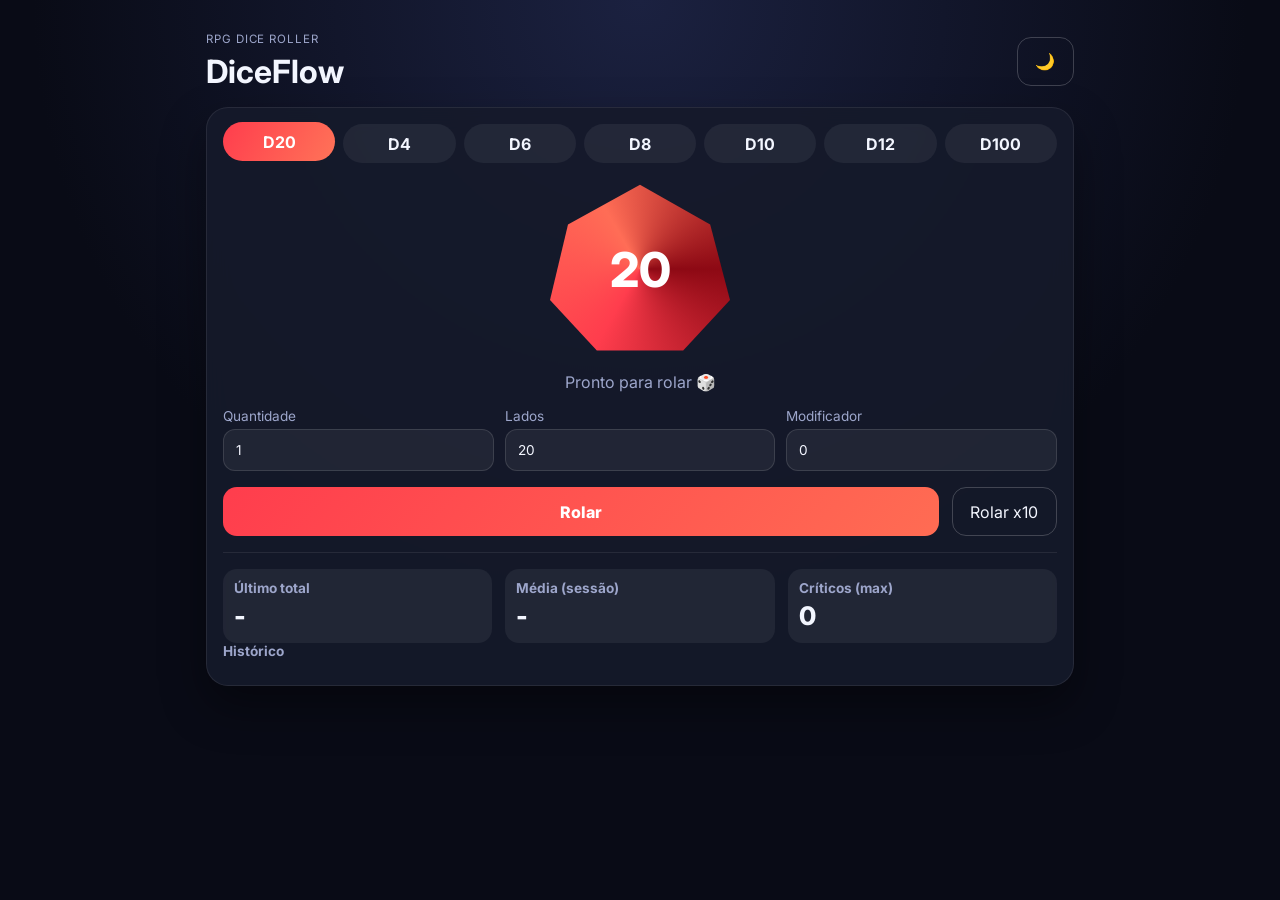
==== commit df928566: "feat: create polished animated RPG dice roller website" ====
--- a/index.html
+++ b/index.html
@@ -1,1744 +1,86 @@
 <!DOCTYPE html>
-<html lang="pt-BR" data-theme="dark">
-<head>
-<meta charset="UTF-8">
-<meta name="viewport" content="width=device-width, initial-scale=1.0, maximum-scale=1.0, user-scalable=no">
-<meta name="mobile-web-app-capable" content="yes">
-<meta name="apple-mobile-web-app-capable" content="yes">
-<meta name="apple-mobile-web-app-status-bar-style" content="black-translucent">
-<title>Shinobi no Sekai — Ficha</title>
-<style>
-@import url('https://fonts.googleapis.com/css2?family=Cinzel:wght@400;600;700&family=Rajdhani:wght@300;400;500;600;700&family=Share+Tech+Mono&display=swap');
+<html lang="pt-BR">
+  <head>
+    <meta charset="UTF-8" />
+    <meta name="viewport" content="width=device-width, initial-scale=1.0" />
+    <title>DiceFlow • Rolador de Dados RPG</title>
+    <link rel="preconnect" href="https://fonts.googleapis.com" />
+    <link rel="preconnect" href="https://fonts.gstatic.com" crossorigin />
+    <link
+      href="https://fonts.googleapis.com/css2?family=Inter:wght@400;600;700;800&display=swap"
+      rel="stylesheet"
+    />
+    <link rel="stylesheet" href="styles.css" />
+  </head>
+  <body>
+    <div class="app-shell">
+      <header class="topbar">
+        <div>
+          <p class="eyebrow">RPG Dice Roller</p>
+          <h1>DiceFlow</h1>
+        </div>
+        <button id="themeToggle" class="ghost-btn" aria-label="Alternar tema">🌙</button>
+      </header>
 
-:root,[data-theme="dark"]{
-  --bg:#0a0c10;--surface:#10141c;--surface2:#161b26;--surface3:#1c2333;
-  --border:#1e2d4a;--border-bright:#2a4070;
-  --header-bg:linear-gradient(135deg,#0a0e18,#0d1525,#0a0e18);
-  --accent:#3a7bd5;--accent2:#5b9bd5;--accent-glow:rgba(58,123,213,0.25);
-  --text:#ccd6f0;--text-dim:#7a8aaa;--text-bright:#e8f0ff;
-  --danger:#e05a5a;--success:#4aaa7a;--gold:#c8a840;
-  --chakra:#6a5acd;--chakra-bright:#9a7aff;--hp:#c44455;--hp-bright:#ff6070;
-  --shadow:rgba(0,0,0,0.6);
-  --dice-bg:#0d1320;--dice-face:#1a2540;--dice-border:#2a4070;--dice-text:#e8f0ff;--dice-result-bg:#0a1020;
-}
-[data-theme="light"]{
-  --bg:#f0f4fa;--surface:#ffffff;--surface2:#eef2fa;--surface3:#e2e8f5;
-  --border:#c8d4ec;--border-bright:#94aad8;
-  --header-bg:linear-gradient(135deg,#1a3a7a,#2a5aaa,#1a3a7a);
-  --accent:#2060c8;--accent2:#1a50b8;--accent-glow:rgba(32,96,200,0.15);
-  --text:#1a2a50;--text-dim:#5a6a90;--text-bright:#0a1a40;
-  --danger:#cc3030;--success:#228844;--gold:#a07010;
-  --chakra:#5040b0;--chakra-bright:#7060d0;--hp:#b03040;--hp-bright:#e04050;
-  --shadow:rgba(0,0,40,0.15);
-  --dice-bg:#e8eef8;--dice-face:#dce4f4;--dice-border:#94aad8;--dice-text:#0a1a40;--dice-result-bg:#d8e4f8;
-}
-*{margin:0;padding:0;box-sizing:border-box;}
-body{background:var(--bg);color:var(--text);font-family:'Rajdhani',sans-serif;font-size:15px;min-height:100vh;transition:background .3s,color .3s;}
-#app-header{background:var(--header-bg);border-bottom:2px solid var(--accent);padding:10px 20px;display:flex;align-items:center;gap:14px;position:sticky;top:0;z-index:100;box-shadow:0 2px 20px var(--shadow);}
-#app-header h1{font-family:'Cinzel',serif;font-size:17px;color:#fff;letter-spacing:3px;text-transform:uppercase;}
-#app-header .sub{font-size:10px;color:rgba(255,255,255,.6);letter-spacing:2px;}
-.header-actions{margin-left:auto;display:flex;gap:8px;align-items:center;}
-.theme-toggle{background:rgba(255,255,255,.1);border:1px solid rgba(255,255,255,.3);border-radius:20px;padding:5px 14px;cursor:pointer;font-family:'Rajdhani',sans-serif;font-size:12px;font-weight:600;letter-spacing:1px;color:#fff;display:flex;align-items:center;gap:6px;transition:all .2s;white-space:nowrap;}
-.theme-toggle:hover{background:rgba(255,255,255,.2);}
-#tabs{display:flex;gap:2px;background:var(--surface);border-bottom:1px solid var(--border);padding:0 12px;overflow-x:auto;}
-#tabs::-webkit-scrollbar{height:3px;}#tabs::-webkit-scrollbar-thumb{background:var(--accent);border-radius:2px;}
-.tab-btn{padding:10px 18px;background:none;border:none;color:var(--text-dim);font-family:'Rajdhani',sans-serif;font-size:12px;font-weight:600;letter-spacing:1.5px;text-transform:uppercase;cursor:pointer;border-bottom:2px solid transparent;transition:all .2s;white-space:nowrap;}
-.tab-btn:hover{color:var(--accent2);}.tab-btn.active{color:var(--accent2);border-bottom-color:var(--accent);}
-.panel{display:none;padding:16px;}.panel.active{display:block;}
-.grid2{display:grid;grid-template-columns:1fr 1fr;gap:12px;}
-.grid3{display:grid;grid-template-columns:1fr 1fr 1fr;gap:12px;}
-.grid4{display:grid;grid-template-columns:repeat(4,1fr);gap:10px;}
-.card{background:var(--surface);border:1px solid var(--border);border-radius:6px;padding:14px;position:relative;}
-.card::before{content:'';position:absolute;top:0;left:0;right:0;height:2px;background:linear-gradient(90deg,var(--accent),transparent);border-radius:6px 6px 0 0;}
-.card-title{font-family:'Cinzel',serif;font-size:10px;color:var(--accent2);letter-spacing:3px;text-transform:uppercase;margin-bottom:12px;opacity:.85;}
-input[type=text],input[type=number],textarea,select{background:var(--surface3);border:1px solid var(--border);color:var(--text-bright);border-radius:4px;padding:6px 10px;font-family:'Rajdhani',sans-serif;font-size:14px;width:100%;transition:border-color .2s;outline:none;}
-input[type=text]:focus,input[type=number]:focus,textarea:focus,select:focus{border-color:var(--accent);box-shadow:0 0 0 2px var(--accent-glow);}
-textarea{resize:vertical;min-height:80px;line-height:1.5;}
-label{display:block;font-size:11px;color:var(--text-dim);letter-spacing:1px;margin-bottom:4px;text-transform:uppercase;}
-.field{margin-bottom:10px;}
-.btn{background:linear-gradient(135deg,var(--accent),#2a5aaa);border:none;color:#fff;padding:7px 16px;border-radius:4px;font-family:'Rajdhani',sans-serif;font-size:13px;font-weight:600;letter-spacing:1px;cursor:pointer;transition:all .2s;}
-.btn:hover{filter:brightness(1.2);transform:translateY(-1px);}
-.btn-sm{padding:4px 10px;font-size:12px;}
-.btn-danger{background:linear-gradient(135deg,var(--danger),#a03030);}
-.btn-success{background:linear-gradient(135deg,var(--success),#2a7a50);}
-.btn-gold{background:linear-gradient(135deg,var(--gold),#806010);color:#fff;}
-.btn-ghost{background:transparent;border:1px solid var(--border-bright);color:var(--text-dim);}
-.btn-ghost:hover{border-color:var(--accent);color:var(--accent2);}
-.stat-box{background:var(--surface2);border:1px solid var(--border);border-radius:6px;padding:10px;text-align:center;}
-.stat-box .stat-label{font-size:9px;letter-spacing:2px;color:var(--text-dim);text-transform:uppercase;margin-bottom:4px;}
-.stat-box .stat-value{font-size:28px;font-weight:700;font-family:'Share Tech Mono',monospace;color:var(--text-bright);line-height:1;}
-.stat-box input[type=number]{background:none;border:none;text-align:center;font-size:28px;font-weight:700;font-family:'Share Tech Mono',monospace;color:var(--text-bright);width:100%;padding:0;}
-.resource-bar{background:var(--surface2);border:1px solid var(--border);border-radius:6px;padding:12px;}
-.resource-header{display:flex;justify-content:space-between;align-items:center;margin-bottom:8px;}
-.resource-name{font-size:11px;letter-spacing:2px;text-transform:uppercase;}
-.resource-name.hp{color:var(--hp-bright);}.resource-name.chakra{color:var(--chakra-bright);}
-.resource-values{display:flex;gap:6px;align-items:center;}
-.resource-values input{width:60px;text-align:center;font-family:'Share Tech Mono',monospace;font-size:16px;}
-.resource-values span{color:var(--text-dim);}
-.bar-track{height:8px;background:var(--surface3);border-radius:4px;overflow:hidden;margin-top:4px;}
-.bar-fill{height:100%;border-radius:4px;transition:width .3s;}
-.bar-fill.hp{background:linear-gradient(90deg,var(--hp),var(--hp-bright));}
-.bar-fill.chakra{background:linear-gradient(90deg,var(--chakra),var(--chakra-bright));}
-.xp-display{background:var(--surface2);border:1px solid var(--border);border-radius:6px;padding:14px;}
-.level-big{font-family:'Cinzel',serif;font-size:52px;font-weight:700;color:var(--gold);text-align:center;line-height:1;text-shadow:0 0 20px rgba(200,168,64,.4);}
-.xp-info{text-align:center;font-size:12px;color:var(--text-dim);margin-top:4px;}
-.xp-bar-track{height:10px;background:var(--surface3);border-radius:5px;overflow:hidden;margin:8px 0;}
-.xp-bar-fill{height:100%;background:linear-gradient(90deg,var(--gold),#e8c84a);border-radius:5px;transition:width .4s;}
-.xp-total{font-family:'Share Tech Mono';font-size:20px;color:var(--gold);text-align:center;}
-.xp-log{max-height:240px;overflow-y:auto;border:1px solid var(--border);border-radius:4px;background:var(--surface3);}
-.xp-entry{padding:8px 12px;border-bottom:1px solid var(--border);display:flex;justify-content:space-between;align-items:center;font-size:13px;}
-.xp-entry:last-child{border-bottom:none;}
-.xp-entry .xp-amount{font-family:'Share Tech Mono';color:var(--gold);font-weight:700;}
-.xp-entry .xp-date{font-size:11px;color:var(--text-dim);}
-.xp-entry .xp-desc{flex:1;margin:0 12px;}
-.poder-row{display:flex;gap:10px;align-items:center;margin-bottom:8px;}
-.poder-row label{width:90px;flex-shrink:0;font-size:11px;}
-.poder-row input{flex:1;}
-/* DICE */
-.dice-panel{background:var(--dice-bg);border:1px solid var(--dice-border);border-radius:8px;padding:16px;}
-.dice-grid{display:flex;flex-wrap:wrap;gap:8px;margin-bottom:12px;}
-.die-btn{background:var(--dice-face);border:2px solid var(--dice-border);border-radius:8px;color:var(--dice-text);font-family:'Share Tech Mono',monospace;font-size:14px;font-weight:700;padding:10px 16px;cursor:pointer;transition:all .15s;letter-spacing:1px;min-width:60px;text-align:center;}
-.die-btn:hover{border-color:var(--accent);color:var(--accent2);transform:translateY(-2px);box-shadow:0 4px 12px var(--accent-glow);}
-.die-btn:active{transform:translateY(0) scale(.95);}
-.die-btn.rolling{animation:diceRoll .4s ease;}
-@keyframes diceRoll{0%{transform:rotate(0) scale(1);}25%{transform:rotate(-15deg) scale(1.1);}50%{transform:rotate(15deg) scale(1.1);}75%{transform:rotate(-8deg) scale(1.05);}100%{transform:rotate(0) scale(1);}}
-.dice-modifiers{display:flex;gap:8px;align-items:center;margin-bottom:12px;flex-wrap:wrap;}
-.dice-modifiers label{width:auto;white-space:nowrap;}
-.mod-input{width:70px!important;text-align:center;}
-.dice-qty-input{width:55px!important;text-align:center;}
-.dice-result-area{background:var(--dice-result-bg);border:1px solid var(--dice-border);border-radius:6px;padding:14px;min-height:80px;}
-.dice-result-main{font-family:'Share Tech Mono',monospace;font-size:40px;font-weight:700;color:var(--gold);text-align:center;line-height:1;text-shadow:0 0 12px rgba(200,168,64,.5);transition:all .2s;}
-.dice-result-detail{font-size:12px;color:var(--text-dim);text-align:center;margin-top:6px;font-family:'Share Tech Mono',monospace;}
-.dice-result-mod{font-size:13px;color:var(--accent2);text-align:center;margin-top:4px;}
-.dice-history-list{max-height:200px;overflow-y:auto;background:var(--surface3);border:1px solid var(--border);border-radius:4px;}
-.dice-history-entry{padding:7px 12px;border-bottom:1px solid var(--border);font-size:12px;font-family:'Share Tech Mono';display:flex;justify-content:space-between;}
-.dice-history-entry:last-child{border-bottom:none;}
-.result-animate{animation:resultPop .3s ease;}
-@keyframes resultPop{0%{transform:scale(.7);opacity:0;}70%{transform:scale(1.1);opacity:1;}100%{transform:scale(1);}}
-/* NATURES */
-.nature-grid{display:flex;flex-wrap:wrap;gap:8px;}
-.nature-tag{padding:5px 14px;border-radius:20px;font-size:12px;font-weight:700;letter-spacing:1px;text-transform:uppercase;border:1px solid transparent;user-select:none;}
-.nature-katon{background:rgba(200,60,40,.2);border-color:#c03020;color:#ff7060;}
-.nature-fuuton{background:rgba(40,200,120,.2);border-color:#28c878;color:#60ffa0;}
-.nature-raiton{background:rgba(220,200,40,.2);border-color:#dcc828;color:#ffe840;}
-.nature-doton{background:rgba(160,120,60,.2);border-color:#a0783c;color:#c8a060;}
-.nature-suiton{background:rgba(40,100,220,.2);border-color:#2864dc;color:#60a0ff;}
-.nature-yin{background:rgba(120,40,200,.2);border-color:#7828c8;color:#c060ff;}
-.nature-yang{background:rgba(180,180,180,.2);border-color:#aaa;color:#ddd;}
-.nature-other{background:rgba(58,123,213,.15);border-color:var(--accent);color:var(--accent2);}
-.nature-tag.level2{box-shadow:0 0 8px currentColor;}
-.nature-tag.level3{box-shadow:0 0 14px currentColor;}
-.nature-tag .level-indicator{font-size:9px;opacity:.7;margin-left:4px;}
-/* SKILL */
-.skill-list{display:flex;flex-direction:column;gap:6px;}
-.skill-item{background:var(--surface2);border:1px solid var(--border);border-radius:6px;padding:10px 14px;display:flex;align-items:flex-start;gap:12px;}
-.skill-item .skill-info{flex:1;}
-.skill-item .skill-name{font-weight:700;font-size:14px;color:var(--text-bright);}
-.skill-item .skill-meta{font-size:11px;color:var(--text-dim);margin-top:2px;}
-.skill-item .skill-desc{font-size:13px;color:var(--text);margin-top:6px;}
-.rank-badge{font-family:'Share Tech Mono';font-size:11px;padding:2px 6px;border-radius:3px;font-weight:700;flex-shrink:0;}
-.rank-D{background:rgba(100,120,160,.3);color:#8aaccc;border:1px solid #4060a0;}
-.rank-C{background:rgba(60,140,80,.3);color:#6acc8a;border:1px solid #3a8050;}
-.rank-B{background:rgba(60,100,200,.3);color:#6a9aee;border:1px solid #3a60cc;}
-.rank-A{background:rgba(160,100,20,.3);color:#e0b840;border:1px solid #a07010;}
-.rank-S{background:rgba(180,30,30,.3);color:#ff7070;border:1px solid #c02020;}
-/* INV */
-.inv-grid{display:flex;flex-direction:column;gap:6px;}
-.inv-item{background:var(--surface2);border:1px solid var(--border);border-radius:6px;padding:10px 14px;display:flex;align-items:center;gap:10px;}
-.inv-item .inv-qty{font-family:'Share Tech Mono';color:var(--accent2);font-size:16px;width:32px;text-align:center;flex-shrink:0;}
-/* PERI */
-.peri-table{width:100%;border-collapse:collapse;}
-.peri-table th{font-size:10px;letter-spacing:2px;color:var(--text-dim);text-align:left;padding:6px 8px;border-bottom:1px solid var(--border);}
-.peri-table td{padding:6px 8px;border-bottom:1px solid rgba(128,128,128,.08);}
-.peri-table tr:hover td{background:rgba(58,123,213,.07);}
-.peri-check{width:18px;height:18px;accent-color:var(--accent);cursor:pointer;}
-.peri-bonus{font-family:'Share Tech Mono';color:var(--accent2);font-size:13px;}
-/* MODAL */
-.modal-overlay{display:none;position:fixed;inset:0;background:rgba(0,0,0,.8);z-index:1000;justify-content:center;align-items:center;backdrop-filter:blur(3px);}
-.modal-overlay.open{display:flex;}
-.modal{background:var(--surface);border:1px solid var(--border-bright);border-radius:8px;padding:20px;width:90%;max-width:520px;max-height:85vh;overflow-y:auto;box-shadow:0 10px 40px var(--shadow);}
-.modal h3{font-family:'Cinzel',serif;color:var(--accent2);margin-bottom:16px;font-size:14px;letter-spacing:2px;}
-.modal-actions{display:flex;gap:8px;justify-content:flex-end;margin-top:16px;}
-/* TIMESKIP */
-.timeskip-result{background:var(--surface3);border:1px solid var(--border-bright);border-radius:6px;padding:14px;margin-top:12px;font-size:14px;line-height:1.7;color:var(--text-bright);white-space:pre-wrap;}
-.ts-option{background:var(--surface2);border:1px solid var(--border);border-radius:6px;padding:10px;cursor:pointer;transition:all .2s;text-align:center;}
-.ts-option:hover,.ts-option.selected{border-color:var(--accent);background:var(--accent-glow);color:var(--accent2);}
-.ts-option .ts-icon{font-size:22px;margin-bottom:3px;}
-.ts-option .ts-name{font-weight:700;font-size:11px;text-transform:uppercase;letter-spacing:1px;}
-.history-log{max-height:200px;overflow-y:auto;background:var(--surface3);border:1px solid var(--border);border-radius:4px;}
-.history-entry{padding:8px 12px;border-bottom:1px solid var(--border);font-size:13px;display:flex;gap:10px;align-items:flex-start;}
-.history-entry:last-child{border-bottom:none;}
-.history-entry .h-time{color:var(--text-dim);font-size:11px;flex-shrink:0;font-family:'Share Tech Mono';}
-.history-entry .h-xp{color:var(--gold);font-family:'Share Tech Mono';flex-shrink:0;}
-/* ASPECT */
-.aspect-card{background:var(--surface2);border:1px solid var(--border);border-radius:6px;padding:14px;position:relative;overflow:hidden;}
-.aspect-card::after{content:'';position:absolute;bottom:0;left:0;right:0;height:2px;background:linear-gradient(90deg,transparent,var(--accent),transparent);}
-.aspect-card .asp-type{font-size:9px;letter-spacing:2px;text-transform:uppercase;color:var(--text-dim);margin-bottom:6px;}
-.aspect-card .asp-name{font-family:'Cinzel',serif;font-size:14px;color:var(--text-bright);margin-bottom:6px;}
-.aspect-card.advanced{border-color:var(--gold);}
-.aspect-card.advanced .asp-name{color:var(--gold);}
-/* UTIL */
-.divider{height:1px;background:var(--border);margin:14px 0;}
-.text-muted{color:var(--text-dim);font-size:12px;}
-.text-accent{color:var(--accent2);}.text-gold{color:var(--gold);}.text-danger{color:var(--danger);}.text-success{color:var(--success);}
-.flex{display:flex;}.flex-between{display:flex;justify-content:space-between;align-items:center;}
-.gap8{gap:8px;}.mb8{margin-bottom:8px;}.mb12{margin-bottom:12px;}
-.tag-row{display:flex;flex-wrap:wrap;gap:6px;}
-.tag{padding:3px 10px;border-radius:12px;font-size:11px;font-weight:700;background:var(--accent-glow);border:1px solid var(--accent);color:var(--accent2);text-transform:uppercase;letter-spacing:1px;}
-::-webkit-scrollbar{width:6px;height:5px;}::-webkit-scrollbar-track{background:transparent;}::-webkit-scrollbar-thumb{background:var(--border-bright);border-radius:3px;}
-/* ===== CHARACTER CARD (CPT Style) ===== */
-.char-card{
-  background:linear-gradient(135deg,var(--surface) 0%,var(--surface2) 50%,var(--surface) 100%);
-  border:1px solid var(--border-bright);
-  border-radius:12px;
-  padding:16px;
-  display:flex;
-  gap:16px;
-  position:relative;
-  overflow:hidden;
-}
-.char-card::before{
-  content:'';position:absolute;top:0;left:0;right:0;height:3px;
-  background:linear-gradient(90deg,var(--chakra),var(--accent),var(--gold),var(--accent),var(--chakra));
-  background-size:300% 100%;
-  animation:cardShimmer 4s linear infinite;
-}
-@keyframes cardShimmer{0%{background-position:0%}100%{background-position:300%}}
-.char-card::after{
-  content:'忍';
-  position:absolute;right:-10px;bottom:-20px;
-  font-size:100px;font-family:'Cinzel',serif;
-  color:rgba(58,123,213,0.05);
-  pointer-events:none;
-}
-.char-card-left{
-  display:flex;flex-direction:column;align-items:center;gap:8px;flex-shrink:0;
-}
-.char-photo-wrap{
-  width:90px;height:110px;
-  border-radius:8px;
-  border:2px solid var(--border-bright);
-  background:var(--surface3);
-  cursor:pointer;
-  position:relative;
-  overflow:hidden;
-  transition:border-color .2s;
-  display:flex;align-items:center;justify-content:center;
-  flex-direction:column;
-}
-.char-photo-wrap:hover{border-color:var(--accent);}
-.char-photo-placeholder{text-align:center;pointer-events:none;}
-.char-photo-overlay{
-  position:absolute;inset:0;background:rgba(0,0,0,.5);
-  display:flex;align-items:center;justify-content:center;
-  font-size:20px;opacity:0;transition:opacity .2s;
-}
-.char-photo-wrap:hover .char-photo-overlay{opacity:1;}
-.posto-badge{
-  background:linear-gradient(135deg,var(--accent),#1a4a9a);
-  color:#fff;font-size:9px;font-weight:700;letter-spacing:1.5px;
-  text-transform:uppercase;padding:3px 10px;border-radius:20px;
-  text-align:center;white-space:nowrap;
-}
-.char-card-center{flex:1;min-width:0;}
-.char-name-display{
-  font-family:'Cinzel',serif;font-size:20px;font-weight:700;
-  color:var(--text-bright);line-height:1.1;margin-bottom:4px;
-  white-space:nowrap;overflow:hidden;text-overflow:ellipsis;
-}
-.char-cla-display{font-size:12px;color:var(--accent2);letter-spacing:1px;margin-bottom:2px;}
-.char-vila-display{font-size:11px;color:var(--text-dim);margin-bottom:10px;}
-.char-stats-row{display:flex;flex-wrap:wrap;gap:6px;margin-bottom:8px;}
-.char-stat-pill{
-  background:var(--surface3);border:1px solid var(--border);
-  border-radius:4px;padding:4px 8px;min-width:60px;
-}
-.csp-label{display:block;font-size:8px;letter-spacing:1.5px;color:var(--text-dim);text-transform:uppercase;}
-.csp-value{font-family:'Share Tech Mono';font-size:13px;color:var(--text-bright);}
-.char-classe-display{
-  font-size:11px;color:var(--gold);letter-spacing:1px;
-  background:rgba(200,168,64,.1);border:1px solid rgba(200,168,64,.3);
-  border-radius:3px;padding:2px 8px;display:inline-block;
-}
-.char-card-right{
-  display:flex;flex-direction:column;align-items:center;justify-content:center;
-  gap:8px;flex-shrink:0;
-}
-.char-level-badge{
-  background:linear-gradient(135deg,#1a0a30,#2a1050);
-  border:2px solid var(--chakra-bright);border-radius:8px;
-  padding:8px 14px;text-align:center;min-width:70px;
-}
-.char-fama-display{text-align:center;}
-@media(max-width:640px){
-  .char-card{flex-wrap:wrap;gap:12px;}
-  .char-card-left{flex-direction:row;width:100%;align-items:flex-start;}
-  .char-photo-wrap{width:70px;height:86px;}
-  .char-card-center{order:3;width:100%;}
-  .char-card-right{flex-direction:row;flex-wrap:wrap;justify-content:flex-start;gap:12px;}
-  .char-name-display{font-size:16px;}
-}
-/* ===== END CHARACTER CARD ===== */
-/* ===== COMBATE ===== */
-.combatente-row{background:var(--surface2);border:1px solid var(--border);border-radius:6px;padding:8px 12px;display:flex;gap:8px;align-items:center;transition:all .2s;}
-.combatente-row.ativo{border-color:var(--gold);background:rgba(200,168,64,.08);}
-.combatente-row.aliado{border-left:3px solid var(--success);}
-.combatente-row.inimigo{border-left:3px solid var(--danger);}
-.combatente-row.proprio{border-left:3px solid var(--accent);}
-.comb-init-badge{font-family:'Share Tech Mono';font-size:16px;font-weight:700;width:36px;text-align:center;color:var(--gold);flex-shrink:0;}
-.comb-nome{flex:1;font-weight:600;font-size:14px;}
-.comb-hp-bar{display:flex;gap:4px;align-items:center;flex-shrink:0;}
-.comb-hp-bar input{width:52px;font-family:'Share Tech Mono';font-size:12px;text-align:center;}
-.comb-turn-dot{width:8px;height:8px;border-radius:50%;background:var(--gold);flex-shrink:0;opacity:0;transition:opacity .2s;}
-.combatente-row.ativo .comb-turn-dot{opacity:1;animation:turnPulse 1s ease infinite;}
-@keyframes turnPulse{0%,100%{transform:scale(1);opacity:1;}50%{transform:scale(1.5);opacity:.5;}}
-.cond-grid{display:grid;grid-template-columns:repeat(3,1fr);gap:5px;}
-.cond-btn{background:var(--surface3);border:1px solid var(--border);border-radius:4px;padding:5px 4px;font-size:10px;font-weight:600;letter-spacing:.5px;cursor:pointer;transition:all .2s;text-align:center;color:var(--text-dim);}
-.cond-btn:hover{border-color:var(--accent);color:var(--accent2);}
-.cond-btn.ativo{background:rgba(224,90,90,.2);border-color:var(--danger);color:var(--danger);}
-.cond-tag{padding:3px 10px;border-radius:12px;font-size:11px;font-weight:700;background:rgba(224,90,90,.2);border:1px solid var(--danger);color:var(--danger);display:inline-flex;align-items:center;gap:6px;cursor:pointer;}
-.attr-roll-pill{background:var(--surface2);border:2px solid var(--border);border-radius:8px;padding:10px;text-align:center;cursor:pointer;transition:all .2s;}
-.attr-roll-pill:hover{border-color:var(--accent);background:var(--accent-glow);}
-.attr-roll-pill.usado{opacity:.3;pointer-events:none;}
-.attr-roll-pill .val{font-family:'Share Tech Mono';font-size:22px;font-weight:700;color:var(--text-bright);}
-.attr-roll-pill .det{font-size:10px;color:var(--text-dim);}
-.attr-assign-row{display:flex;align-items:center;gap:8px;background:var(--surface3);border-radius:4px;padding:6px 10px;margin-bottom:4px;}
-.attr-assign-row label{flex:1;font-size:12px;color:var(--text-dim);text-transform:uppercase;letter-spacing:1px;}
-.attr-assign-row .av{font-family:'Share Tech Mono';font-size:18px;color:var(--accent2);width:36px;text-align:center;}
-.stat-box.at-limit input,.stat-box.at-limit .stat-value{color:var(--danger)!important;}
-.stat-box.near-limit input,.stat-box.near-limit .stat-value{color:var(--gold)!important;}
-.apres-header{background:var(--header-bg);padding:20px 24px;border-bottom:3px solid var(--accent);display:flex;gap:16px;align-items:center;}
-.apres-body{display:grid;grid-template-columns:1fr 1fr;gap:14px;padding:16px;}
-.apres-section{border:1px solid var(--border);border-radius:6px;padding:12px;}
-.apres-section-title{font-family:'Cinzel',serif;font-size:10px;letter-spacing:3px;color:var(--accent2);text-transform:uppercase;margin-bottom:8px;}
-.apres-stat-row{display:flex;justify-content:space-between;padding:4px 0;border-bottom:1px solid rgba(128,128,128,.08);font-size:13px;}
-.apres-stat-row:last-child{border-bottom:none;}
-.apres-stat-val{font-family:'Share Tech Mono';color:var(--text-bright);}
-@media(max-width:640px){.apres-body{grid-template-columns:1fr;}.cond-grid{grid-template-columns:repeat(2,1fr);}}
-/* ===== END COMBATE ===== */
-@media(max-width:768px){
-  /* Header */
-  #app-header{padding:8px 12px;gap:8px;flex-wrap:nowrap;}
-  #app-header h1{font-size:13px;letter-spacing:1.5px;}
-  #app-header .sub{font-size:9px;letter-spacing:1px;}
-  .header-actions{gap:4px;}
-  .theme-toggle{padding:4px 8px;font-size:11px;}
-  .btn-ghost.btn-sm{padding:4px 8px;font-size:11px;}
+      <main class="card">
+        <section class="dice-shortcuts" aria-label="Tipos de dado">
+          <button class="chip active" data-sides="20">D20</button>
+          <button class="chip" data-sides="4">D4</button>
+          <button class="chip" data-sides="6">D6</button>
+          <button class="chip" data-sides="8">D8</button>
+          <button class="chip" data-sides="10">D10</button>
+          <button class="chip" data-sides="12">D12</button>
+          <button class="chip" data-sides="100">D100</button>
+        </section>
 
-  /* Tabs - scrollable pill row */
-  #tabs{padding:0 8px;gap:0;background:var(--surface2);}
-  .tab-btn{padding:8px 10px;font-size:10px;letter-spacing:0.8px;flex-shrink:0;}
+        <section class="board">
+          <div class="die-wrapper">
+            <div id="die" class="die">20</div>
+            <p id="status" class="status">Pronto para rolar 🎲</p>
+          </div>
 
-  /* Panel */
-  .panel{padding:10px;}
+          <div class="controls">
+            <label>
+              Quantidade
+              <input id="count" type="number" min="1" max="20" value="1" />
+            </label>
+            <label>
+              Lados
+              <input id="sides" type="number" min="2" max="1000" value="20" />
+            </label>
+            <label>
+              Modificador
+              <input id="modifier" type="number" min="-100" max="100" value="0" />
+            </label>
+          </div>
 
-  /* Grids collapse to single column */
-  .grid2,.grid3,.grid4{grid-template-columns:1fr;}
+          <div class="actions">
+            <button id="rollBtn" class="roll-btn">Rolar</button>
+            <button id="multiBtn" class="ghost-btn">Rolar x10</button>
+          </div>
 
-  /* Stats grid 2 columns on mobile */
-  #attrs-main{grid-template-columns:repeat(3,1fr)!important;}
-  #attrs-sec{grid-template-columns:repeat(2,1fr)!important;}
+          <section class="results" aria-live="polite">
+            <div class="result-grid">
+              <article>
+                <h2>Último total</h2>
+                <p id="lastTotal" class="big">-</p>
+              </article>
+              <article>
+                <h2>Média (sessão)</h2>
+                <p id="avg" class="big">-</p>
+              </article>
+              <article>
+                <h2>Críticos (max)</h2>
+                <p id="crit" class="big">0</p>
+              </article>
+            </div>
+            <h3>Histórico</h3>
+            <ul id="history" class="history"></ul>
+          </section>
+        </section>
+      </main>
+    </div>
 
-  /* Timeskip options: 3 cols */
-  #panel-timeskip .grid3{grid-template-columns:repeat(3,1fr);}
-  .ts-option{padding:8px 4px;}
-  .ts-option .ts-icon{font-size:18px;margin-bottom:2px;}
-  .ts-option .ts-name{font-size:9px;letter-spacing:0.5px;}
-
-  /* Cards */
-  .card{padding:12px;}
-  .level-big{font-size:42px;}
-
-  /* Resource bar buttons */
-  .resource-bar .flex.gap8 button{padding:5px 8px;font-size:11px;flex:1;}
-
-  /* Modal */
-  .modal{width:95%;padding:16px;max-height:90vh;}
-
-  /* Dice */
-  .dice-grid{gap:6px;}
-  .die-btn{padding:8px 10px;font-size:13px;min-width:48px;}
-  .dice-result-main{font-size:32px;}
-
-  /* XP tags wrap better */
-  .tag-row{gap:4px;}
-  .tag{padding:3px 7px;font-size:10px;}
-
-  /* Inventory items */
-  .inv-item{flex-wrap:wrap;gap:6px;}
-  .inv-item>div:last-child{width:100%;justify-content:flex-end;}
-
-  /* Skill items */
-  .skill-item{flex-wrap:wrap;}
-  .skill-item .flex.gap8{width:100%;margin-top:6px;justify-content:flex-end;}
-
-  /* History entries */
-  .history-entry{flex-wrap:wrap;gap:4px;}
-
-  /* Poder rows */
-  .poder-row{gap:8px;}
-  .poder-row label{width:70px;font-size:10px;}
-
-  /* Peri table scroll */
-  #panel-pericias .card{overflow-x:auto;}
-  .peri-table{font-size:12px;min-width:320px;}
-  .peri-table th,.peri-table td{padding:5px 6px;}
-
-  /* Aspect grid */
-  #aspectos-list{grid-template-columns:1fr!important;}
-
-  /* Fix flex-between on mobile */
-  .flex-between{gap:8px;}
-
-  /* Bottom padding for last cards */
-  .panel > div:last-child{padding-bottom:16px;}
-
-  /* TS result textarea */
-  .timeskip-result{font-size:13px;padding:10px;}
-  
-  /* Custom duration row */
-  .ts-custom-dur{flex-wrap:nowrap;}
-}
-
-@media(max-width:400px){
-  #attrs-main{grid-template-columns:repeat(2,1fr)!important;}
-  .die-btn{padding:7px 8px;font-size:12px;min-width:42px;}
-  .tab-btn{padding:7px 8px;font-size:9px;}
-  #app-header h1{font-size:11px;}
-}
-
-/* Touch targets minimum size */
-@media(hover:none){
-  .btn{min-height:36px;}
-  .btn-sm{min-height:30px;}
-  .die-btn{min-height:44px;}
-  .ts-option{min-height:64px;}
-  input[type=checkbox].peri-check{width:22px;height:22px;}
-}
-</style>
-</head>
-<body>
-
-<div id="app-header">
-  <div>
-    <h1>Shinobi no Sekai</h1>
-    <div class="sub">Ficha de Personagem • BETA 2.0</div>
-  </div>
-  <div class="header-actions">
-    <button class="theme-toggle" onclick="toggleTheme()" id="theme-btn">☀️ Claro</button>
-    <button class="btn btn-ghost btn-sm" onclick="openModal('modal-apresentacao');renderApresentacao()">🖼️</button>
-    <button class="btn btn-ghost btn-sm" onclick="exportData()">💾 Salvar</button>
-    <button class="btn btn-ghost btn-sm" onclick="importData()">📂 Carregar</button>
-    <input type="file" id="import-input" accept=".json" style="display:none" onchange="handleImport(event)">
-  </div>
-</div>
-
-<div id="tabs">
-  <button class="tab-btn active"  onclick="showTab('perfil',this)">👤 Perfil</button>
-  <button class="tab-btn"         onclick="showTab('stats',this)">⚡ Stats & XP</button>
-  <button class="tab-btn"         onclick="showTab('pericias',this)">📜 Perícias</button>
-  <button class="tab-btn"         onclick="showTab('dados',this)">🎲 Dados</button>
-  <button class="tab-btn"         onclick="showTab('combate',this)">⚔️ Combate</button>
-  <button class="tab-btn"         onclick="showTab('jutsu',this)">🔥 Jutsus</button>
-  <button class="tab-btn"         onclick="showTab('aspectos',this)">💎 Aspectos</button>
-  <button class="tab-btn"         onclick="showTab('inventario',this)">🎒 Inventário</button>
-  <button class="tab-btn"         onclick="showTab('timeskip',this)">⏳ Timeskip</button>
-</div>
-
-<!-- PERFIL -->
-<div id="panel-perfil" class="panel active">
-  <!-- CARD DE PERSONAGEM (estilo CPT/identidade visual) -->
-  <div class="char-card mb12">
-    <div class="char-card-left">
-      <div class="char-photo-wrap" onclick="triggerPhotoUpload()" title="Clique para adicionar foto">
-        <img id="char-photo-img" src="" alt="" style="display:none;width:100%;height:100%;object-fit:cover;border-radius:8px;">
-        <div id="char-photo-placeholder">
-          <div style="font-size:32px;margin-bottom:6px">🥷</div>
-          <div style="font-size:10px;letter-spacing:1px;color:var(--text-dim)">FOTO</div>
-        </div>
-        <div class="char-photo-overlay">📷</div>
-      </div>
-      <input type="file" id="photo-input" accept="image/*" style="display:none" onchange="handlePhoto(event)">
-      <div class="posto-badge" id="card-posto">Genin</div>
-    </div>
-    <div class="char-card-center">
-      <div class="char-name-display" id="card-nome">Nome do Ninja</div>
-      <div class="char-cla-display" id="card-cla">Clã —</div>
-      <div class="char-vila-display" id="card-vila">— Vila —</div>
-      <div class="char-stats-row">
-        <div class="char-stat-pill">
-          <span class="csp-label">Idade</span>
-          <span class="csp-value" id="card-idade">—</span>
-        </div>
-        <div class="char-stat-pill">
-          <span class="csp-label">Altura</span>
-          <span class="csp-value" id="card-altura">—</span>
-        </div>
-        <div class="char-stat-pill">
-          <span class="csp-label">Peso</span>
-          <span class="csp-value" id="card-peso">—</span>
-        </div>
-        <div class="char-stat-pill">
-          <span class="csp-label">Nasc.</span>
-          <span class="csp-value" id="card-nascimento">—</span>
-        </div>
-      </div>
-      <div class="char-classe-display" id="card-classe">— Classe —</div>
-    </div>
-    <div class="char-card-right">
-      <div class="char-level-badge">
-        <div style="font-size:9px;letter-spacing:2px;color:rgba(255,255,255,.6);text-transform:uppercase">Nível</div>
-        <div style="font-size:36px;font-weight:700;font-family:'Share Tech Mono';color:#fff;line-height:1" id="card-level">1</div>
-      </div>
-      <div class="char-fama-display">
-        <div style="font-size:9px;color:var(--gold);letter-spacing:1px">⭐ FAMA</div>
-        <div style="font-family:'Share Tech Mono';font-size:18px;color:var(--gold)" id="card-fama">0</div>
-      </div>
-      <div style="font-size:9px;color:var(--text-dim);text-align:center;margin-top:4px" id="card-fama-tipo">Poder</div>
-    </div>
-  </div>
-
-  <!-- CONTEÚDO DETALHADO -->
-  <div class="grid2">
-    <div>
-      <div class="card mb12">
-        <div class="card-title">Identidade</div>
-        <div class="grid2">
-          <div class="field"><label>Nome Completo</label><input type="text" id="p-nome" oninput="saveField('nome',this.value);updateCard()" placeholder="Nome do ninja"></div>
-          <div class="field"><label>Data de Nascimento</label><input type="text" id="p-nascimento" oninput="saveField('nascimento',this.value);updateCard()" placeholder="Ex: 10/03/1993"></div>
-          <div class="field"><label>Idade</label><input type="text" id="p-idade" oninput="saveField('idade',this.value);updateCard()" placeholder="Ex: 17"></div>
-          <div class="field"><label>Altura</label><input type="text" id="p-altura" oninput="saveField('altura',this.value);updateCard()" placeholder="Ex: 1,72m"></div>
-          <div class="field"><label>Peso</label><input type="text" id="p-peso" oninput="saveField('peso',this.value);updateCard()" placeholder="Ex: 65kg"></div>
-          <div class="field"><label>Sangue / Tipo</label><input type="text" id="p-sangue" oninput="saveField('sangue',this.value)" placeholder="Ex: Tipo B"></div>
-          <div class="field"><label>Clã</label><input type="text" id="p-cla" oninput="saveField('cla',this.value);updateCard()" placeholder="Ex: Uchiha"></div>
-          <div class="field"><label>Vila / Origem</label><input type="text" id="p-vila" oninput="saveField('vila',this.value);updateCard()" placeholder="Ex: Konoha"></div>
-          <div class="field"><label>Posto Ninja</label>
-            <select id="p-posto" onchange="saveField('posto',this.value);updateCard()">
-              <option>Genin</option><option>Chunin</option><option>Jonin</option><option>ANBU</option>
-              <option>Tokubetsu Jonin</option><option>Kage</option><option>Ronin</option><option>Desconhecido</option>
-            </select>
-          </div>
-          <div class="field"><label>Classe Principal</label>
-            <select id="p-classe" onchange="saveField('classe',this.value);updateCard()">
-              <option value="">— Selecionar —</option>
-              <option>Duelista</option><option>Desafiante</option><option>Distanciador</option><option>A Escolha Perfeita</option>
-            </select>
-          </div>
-        </div>
-        <div class="field"><label>Aparência</label><textarea id="p-aparencia" rows="3" oninput="saveField('aparencia',this.value)" placeholder="Descrição física detalhada..."></textarea></div>
-      </div>
-      <div class="card">
-        <div class="card-title">Fama & Conexões</div>
-        <div class="grid2 mb8">
-          <div class="stat-box"><div class="stat-label">Pontos de Fama</div><input type="number" id="p-fama" value="0" min="0" oninput="saveField('fama',this.value);updateCard()"></div>
-          <div class="stat-box"><div class="stat-label">Ryo (Dinheiro)</div><input type="number" id="p-ryo" value="0" min="0" oninput="saveField('ryo',this.value)"></div>
-        </div>
-        <div class="field"><label>Tipo de Fama</label>
-          <select id="p-fama-tipo" onchange="saveField('famaTipo',this.value);updateCard()">
-            <option>Poder</option><option>Linhagem</option><option>Ação</option><option>Misto</option>
-          </select>
-        </div>
-        <div class="field"><label>Conexões / Aliados</label><textarea id="p-conexoes" rows="3" oninput="saveField('conexoes',this.value)"></textarea></div>
-      </div>
-    </div>
-    <div>
-      <div class="card mb12">
-        <div class="card-title">Psicologia & Personalidade</div>
-        <div class="field"><label>Traços de Personalidade</label><textarea id="p-tracos" rows="3" oninput="saveField('tracos',this.value)"></textarea></div>
-        <div class="field"><label>Motivação / Sonho</label><textarea id="p-motivacao" rows="2" oninput="saveField('motivacao',this.value)"></textarea></div>
-        <div class="field"><label>Medos</label><textarea id="p-medos" rows="2" oninput="saveField('medos',this.value)"></textarea></div>
-        <div class="field"><label>Traumas</label><textarea id="p-traumas" rows="2" oninput="saveField('traumas',this.value)"></textarea></div>
-        <div class="field"><label>Segredos</label><textarea id="p-segredos" rows="2" oninput="saveField('segredos',this.value)"></textarea></div>
-      </div>
-      <div class="card">
-        <div class="card-title">História</div>
-        <div class="field"><label>Backstory</label><textarea id="p-historia" rows="10" oninput="saveField('historia',this.value)" placeholder="A história completa do personagem..."></textarea></div>
-      </div>
-    </div>
-  </div>
-</div>
-
-<!-- STATS & XP -->
-<div id="panel-stats" class="panel">
-  <div class="grid2">
-    <div>
-      <div class="card mb12">
-        <div class="card-title">Recursos Vitais</div>
-        <div class="resource-bar mb8">
-          <div class="resource-header">
-            <span class="resource-name hp">❤ Vida</span>
-            <div class="resource-values">
-              <input type="number" id="hp-atual" value="30" min="0" oninput="updateBar('hp')">
-              <span>/</span>
-              <input type="number" id="hp-max" value="30" min="1" oninput="updateBar('hp')">
-            </div>
-          </div>
-          <div class="bar-track"><div class="bar-fill hp" id="bar-hp" style="width:100%"></div></div>
-          <div class="flex gap8" style="margin-top:6px">
-            <button class="btn btn-sm btn-danger" onclick="adjRes('hp',-5)">−5</button>
-            <button class="btn btn-sm btn-danger" onclick="adjRes('hp',-1)">−1</button>
-            <button class="btn btn-sm btn-success" onclick="adjRes('hp',1)">+1</button>
-            <button class="btn btn-sm btn-success" onclick="adjRes('hp',5)">+5</button>
-            <button class="btn btn-sm" onclick="adjRes('hp',9999)">Full</button>
-          </div>
-        </div>
-        <div class="resource-bar">
-          <div class="resource-header">
-            <span class="resource-name chakra">◈ Chakra</span>
-            <div class="resource-values">
-              <input type="number" id="ch-atual" value="50" min="0" oninput="updateBar('ch')">
-              <span>/</span>
-              <input type="number" id="ch-max" value="50" min="1" oninput="updateBar('ch')">
-            </div>
-          </div>
-          <div class="bar-track"><div class="bar-fill chakra" id="bar-ch" style="width:100%"></div></div>
-          <div class="flex gap8" style="margin-top:6px">
-            <button class="btn btn-sm btn-danger" onclick="adjRes('ch',-10)">−10</button>
-            <button class="btn btn-sm btn-danger" onclick="adjRes('ch',-1)">−1</button>
-            <button class="btn btn-sm btn-success" onclick="adjRes('ch',1)">+1</button>
-            <button class="btn btn-sm btn-success" onclick="adjRes('ch',10)">+10</button>
-            <button class="btn btn-sm" onclick="adjRes('ch',9999)">Full</button>
-          </div>
-        </div>
-        <div class="grid2" style="margin-top:10px">
-          <div class="field"><label>Fadiga Acumulada</label><input type="number" id="fadiga" value="0" min="0" oninput="saveField('fadiga',this.value)"></div>
-          <div class="field"><label>Vida Temporária</label><input type="number" id="vidatemp" value="0" min="0" oninput="saveField('vidatemp',this.value)"></div>
-        </div>
-      </div>
-      <div class="card mb12">
-        <div class="card-title" style="display:flex;justify-content:space-between;align-items:center">
-          <span>Atributos Principais</span>
-          <span id="attr-limit-display" style="font-size:10px;color:var(--text-dim)">Limite: 15 (Nv 1)</span>
-        </div>
-        <div class="grid3" id="attrs-main"></div>
-      </div>
-      <div class="card mb12">
-        <div class="card-title">Poder (Combate)</div>
-        <div id="attrs-poder"></div>
-        <div class="divider"></div>
-        <div class="flex-between mb8">
-          <label style="width:auto;margin:0">Controle de Chakra (Esp+Int)</label>
-          <span class="text-accent" id="cc-total" style="font-family:'Share Tech Mono';font-size:18px">0</span>
-        </div>
-        <div class="flex-between">
-          <label style="width:auto;margin:0">Proficiência</label>
-          <span class="text-accent" id="prof-display" style="font-family:'Share Tech Mono';font-size:18px">+1</span>
-        </div>
-      </div>
-      <div class="card mb12">
-        <div class="card-title">Atributos Secundários</div>
-        <div class="grid4" id="attrs-sec"></div>
-      </div>
-      <div class="card mb12">
-        <div class="card-title">Naturezas de Chakra</div>
-        <div id="natures-container" class="nature-grid mb8"></div>
-        <div class="flex gap8 mb8">
-          <select id="nat-sel" style="flex:1">
-            <option value="">— Natureza —</option>
-            <optgroup label="Básicas"><option>Katon</option><option>Fuuton</option><option>Raiton</option><option>Doton</option><option>Suiton</option></optgroup>
-            <optgroup label="Essenciais"><option>Yin</option><option>Yang</option></optgroup>
-            <optgroup label="Ramificações"><option>Haienton</option><option>Bakuenton</option><option>Hyouton</option><option>Deiton</option><option>Mokuton</option><option>Youton</option><option>Kouton</option><option>Shakuton</option><option>Bakuton</option><option>Futton</option><option>Jiton</option></optgroup>
-            <option value="custom">+ Personalizada...</option>
-          </select>
-          <select id="nat-level" style="width:58px"><option>1</option><option>2</option><option>3</option></select>
-          <button class="btn btn-sm" onclick="addNature()">Add</button>
-        </div>
-        <div class="field"><label>Afinidade / Inata</label><input type="text" id="nat-inata" oninput="saveField('natInata',this.value)" placeholder="Ex: Katon (Inato)"></div>
-      </div>
-      <div class="card mb12">
-        <div class="card-title">Estilos Habilitados</div>
-        <div id="estilos-list"></div>
-        <div class="flex gap8" style="margin-top:8px">
-          <select id="estilo-sel" style="flex:1">
-            <option value="">— Adicionar Estilo —</option>
-            <option>Técnica Marcial</option><option>Técnica de Shuriken</option><option>Técnica de Espada</option>
-            <option>Técnica de Agulha</option><option>Proficiente em Armas</option><option>Técnica Proibida</option>
-            <option>Ninjutsu Espaço-Tempo</option><option>Ninjutsu Médico</option><option>Infundir Chakra</option>
-            <option>Técnica de Selamento</option><option>Técnica de Marionete</option><option>Técnica de Clones</option>
-            <option>Senjutsu</option><option>Técnica de Combinação</option><option>Técnica de Absorção</option><option>Técnica de Barreira</option>
-          </select>
-          <select id="estilo-lvl" style="width:56px"><option>1</option><option>2</option><option>3</option><option>4</option><option>5</option></select>
-          <button class="btn btn-sm" onclick="addEstilo()">Add</button>
-        </div>
-      </div>
-      <div class="card">
-        <div class="card-title">Descanso</div>
-        <div class="grid3 mb8">
-          <button class="btn btn-sm btn-ghost" onclick="descanso('curto')">Curto</button>
-          <button class="btn btn-sm btn-ghost" onclick="descanso('longo')">Longo</button>
-          <button class="btn btn-sm btn-success" onclick="descanso('completo')">Completo</button>
-        </div>
-        <div id="descanso-result" class="text-muted" style="font-size:12px"></div>
-      </div>
-    </div>
-    <div>
-      <div class="card mb12">
-        <div class="card-title">Nível & Progressão</div>
-        <div class="xp-display">
-          <div class="level-big" id="level-display">1</div>
-          <div class="xp-info" id="xp-info-text">0/1 sessões → Nível 2</div>
-          <div class="xp-bar-track"><div class="xp-bar-fill" id="xp-bar" style="width:0%"></div></div>
-          <div class="xp-total">XP Total: <span id="xp-total-display">0</span></div>
-        </div>
-        <div class="divider"></div>
-        <!-- Sessões no nível -->
-        <div class="flex-between mb8">
-          <label style="width:auto;margin:0">Sessões neste nível</label>
-          <div class="flex gap8" style="align-items:center">
-            <button class="btn btn-sm btn-ghost" onclick="adjSessoes(-1)">−</button>
-            <span style="font-family:'Share Tech Mono';font-size:18px;color:var(--accent2);min-width:40px;text-align:center" id="sessoes-atual-display">0</span>
-            <span class="text-muted">/ <span id="sessoes-needed">1</span></span>
-            <button class="btn btn-sm btn-ghost" onclick="adjSessoes(1)">+</button>
-          </div>
-        </div>
-        <!-- Encerrar sessão com bônus -->
-        <div class="card" style="background:var(--surface3);border-color:var(--border);padding:10px;margin-bottom:8px">
-          <div class="text-muted mb8" style="font-size:10px;letter-spacing:1px;text-transform:uppercase">Encerrar Sessão</div>
-          <div class="flex gap8 mb8" style="align-items:center;flex-wrap:wrap">
-            <div style="flex:1;min-width:120px">
-              <label style="font-size:10px;margin-bottom:2px">Teste de Sabedoria (Bônus)</label>
-              <input type="number" id="sess-sab-roll" placeholder="Rolagem d20" min="1" max="20" style="width:100%">
-            </div>
-            <div style="flex:1;min-width:80px">
-              <label style="font-size:10px;margin-bottom:2px">CD do Mestre</label>
-              <input type="number" id="sess-sab-cd" placeholder="CD (10-40)" value="15" min="10" max="40" style="width:100%">
-            </div>
-          </div>
-          <button class="btn btn-success" onclick="encerrarSessao()" style="width:100%">🎯 Encerrar Sessão (+<span id="xp-por-sessao">4</span> XP)</button>
-          <div id="sess-bonus-msg" style="font-size:12px;margin-top:6px;text-align:center;color:var(--gold)"></div>
-        </div>
-        <!-- Subir de nível manualmente se sessões completas -->
-        <button class="btn btn-gold" id="btn-levelup" onclick="levelUp()" style="width:100%;display:none">⬆️ Subir de Nível!</button>
-      </div>
-      <div class="card mb12">
-        <div class="card-title">Adicionar / Gastar XP</div>
-        <div class="field"><label>Quantidade</label><input type="number" id="xp-add-qty" value="" min="0" placeholder="Ex: 200"></div>
-        <div class="field"><label>Descrição</label><input type="text" id="xp-add-desc" placeholder="Ex: Jutsu Rank B adquirido..."></div>
-        <div class="mb8">
-          <div class="text-muted mb8" style="font-size:10px;letter-spacing:1px;text-transform:uppercase">Referência de custos (clique para preencher)</div>
-          <div class="tag-row">
-            <span class="tag" style="cursor:pointer" onclick="setXP(5)">Jutsu D:5</span>
-            <span class="tag" style="cursor:pointer" onclick="setXP(10)">Jutsu C:10</span>
-            <span class="tag" style="cursor:pointer" onclick="setXP(15)">Jutsu B:15</span>
-            <span class="tag" style="cursor:pointer" onclick="setXP(25)">Jutsu A:25</span>
-            <span class="tag" style="cursor:pointer" onclick="setXP(70)">Jutsu S:70</span>
-            <span class="tag" style="cursor:pointer" onclick="setXP(20)">Estilo:20</span>
-            <span class="tag" style="cursor:pointer" onclick="setXP(50)">Árvore:50</span>
-            <span class="tag" style="cursor:pointer" onclick="setXP(150)">Asp.S:150</span>
-            <span class="tag" style="cursor:pointer" onclick="setXP(500)">Asp.A:500</span>
-            <span class="tag" style="cursor:pointer" onclick="setXP(30)">Yin/Yang:30</span>
-            <span class="tag" style="cursor:pointer" onclick="setXP(20)">Hab.Dist:20</span>
-            <span class="tag" style="cursor:pointer" onclick="setXP(500)">Pt.Attr:500</span>
-          </div>
-        </div>
-        <div class="flex gap8">
-          <button class="btn btn-danger" style="flex:1" onclick="addXP()">➖ Gastar XP</button>
-          <button class="btn btn-success" style="flex:1" onclick="gainXP()">⭐ Ganhar XP</button>
-        </div>
-        <div id="xp-msg" style="margin-top:8px;font-size:13px"></div>
-      </div>
-      <div class="card mb12">
-        <div class="card-title">Histórico de XP</div>
-        <div class="xp-log" id="xp-log-list"><div class="xp-entry"><span class="xp-desc text-muted">Nenhum registro.</span></div></div>
-      </div>
-      <div class="card">
-        <div class="card-title">Tabela de Níveis</div>
-        <div style="max-height:320px;overflow-y:auto">
-          <table class="peri-table"><thead><tr><th>Nível</th><th>XP/Sessão</th><th>Sessões p/ Subir</th></tr></thead><tbody id="level-ref-body"></tbody></table>
-        </div>
-      </div>
-    </div>
-  </div>
-</div>
-
-<!-- PERÍCIAS -->
-<div id="panel-pericias" class="panel">
-  <div class="card">
-    <div class="card-title">Perícias</div>
-    <table class="peri-table"><thead><tr><th>Perícia</th><th>Atrib.</th><th>Prof.</th><th>Esp.</th><th>Bônus</th></tr></thead><tbody id="peri-body"></tbody></table>
-  </div>
-</div>
-
-<!-- DADOS -->
-<div id="panel-dados" class="panel">
-  <div class="grid2">
-    <div>
-      <div class="dice-panel mb12">
-        <div class="card-title" style="color:var(--gold)">🎲 Rolar Dados</div>
-        <div class="dice-modifiers mb8">
-          <label>Quantidade:</label>
-          <input type="number" id="dice-qty" class="dice-qty-input" value="1" min="1" max="20" style="width:60px">
-        </div>
-        <div class="dice-grid">
-          <button class="die-btn" onclick="rollDie(4)">d4</button>
-          <button class="die-btn" onclick="rollDie(6)">d6</button>
-          <button class="die-btn" onclick="rollDie(8)">d8</button>
-          <button class="die-btn" onclick="rollDie(10)">d10</button>
-          <button class="die-btn" onclick="rollDie(12)">d12</button>
-          <button class="die-btn" onclick="rollDie(20)">d20</button>
-          <button class="die-btn" onclick="rollDie(100)">d100</button>
-          <button class="die-btn" onclick="rollCustom()" style="color:var(--gold)">d?</button>
-        </div>
-        <div class="dice-modifiers">
-          <label>Modificador:</label>
-          <input type="number" id="dice-mod" class="mod-input" value="0" style="width:65px">
-          <label style="margin-left:8px">Tipo:</label>
-          <select id="dice-adv" style="flex:1;min-width:130px">
-            <option value="normal">Normal</option>
-            <option value="vantagem">Vantagem (Buff 🔼)</option>
-            <option value="desvantagem">Desvantagem (Nerf 🔽)</option>
-          </select>
-        </div>
-        <div class="field">
-          <label>Rótulo (opcional)</label>
-          <input type="text" id="dice-label" placeholder="Ex: Teste de Vitalidade, Dano Katon...">
-        </div>
-        <div class="dice-result-area">
-          <div id="dice-result-main" class="dice-result-main">—</div>
-          <div id="dice-result-detail" class="dice-result-detail"></div>
-          <div id="dice-result-mod" class="dice-result-mod"></div>
-        </div>
-      </div>
-      <div class="dice-panel">
-        <div class="card-title" style="color:var(--accent2)">🔧 Fórmula Personalizada</div>
-        <div class="text-muted mb8" style="font-size:11px">Formato: NdX ou NdX+mod  (ex: 3d6+4, 2d20+Ninjutsu)</div>
-        <div class="flex gap8 mb8">
-          <input type="text" id="formula-input" placeholder="Ex: 3d6+4" style="flex:1">
-          <input type="number" id="formula-bonus" placeholder="Bônus extra" style="width:80px">
-        </div>
-        <div class="flex gap8 mb8">
-          <select id="formula-adv" style="flex:1">
-            <option value="normal">Normal</option>
-            <option value="vantagem">Vantagem (Buff)</option>
-            <option value="desvantagem">Desvantagem (Nerf)</option>
-          </select>
-          <button class="btn btn-gold" onclick="rollFormula()">🎲 Rolar</button>
-        </div>
-        <div id="formula-result" class="dice-result-area">
-          <div style="text-align:center;color:var(--text-dim);font-size:13px">Aguardando rolagem...</div>
-        </div>
-      </div>
-    </div>
-    <div>
-      <div class="card mb12">
-        <div class="card-title">📋 Histórico de Rolls</div>
-        <div class="dice-history-list" id="dice-history">
-          <div style="padding:20px;text-align:center;color:var(--text-dim);font-size:13px">Nenhuma rolagem ainda.</div>
-        </div>
-        <button class="btn btn-ghost btn-sm" style="margin-top:8px;width:100%" onclick="clearDiceHistory()">Limpar Histórico</button>
-      </div>
-      <div class="card">
-        <div class="card-title">📖 Referência de Testes</div>
-        <div style="font-size:13px;line-height:1.9;color:var(--text)">
-          <div class="mb8"><strong style="color:var(--accent2)">Dificuldades (CD):</strong></div>
-          <div>CD 5 — Muito Fácil</div><div>CD 10 — Fácil</div><div>CD 12 — Moderado</div>
-          <div>CD 14 — Difícil</div><div>CD 17 — Muito Difícil</div><div>CD 20 — Heroico</div><div>CD 25+ — Lendário</div>
-          <div class="divider"></div>
-          <div class="mb8"><strong style="color:var(--accent2)">Vantagem / Desvantagem:</strong></div>
-          <div>🔼 <strong>Buff / Vantagem:</strong> rola 2×, usa o maior</div>
-          <div>🔽 <strong>Nerf / Desvantagem:</strong> rola 2×, usa o menor</div>
-          <div class="divider"></div>
-          <div class="mb8"><strong style="color:var(--gold)">Eventos Especiais d20:</strong></div>
-          <div>⭐ <strong>Nat 20</strong> — Acerto crítico</div>
-          <div>☠ <strong>Nat 1</strong> — Falha crítica</div>
-          <div class="divider"></div>
-          <div class="mb8"><strong style="color:var(--accent2)">Dados de Fadiga:</strong></div>
-          <div>• Berserk: 2d100 • Eco: 1d8</div>
-          <div>• Além do limite: 1d20</div>
-          <div>• Transf. Cobra Nv.A: 3d6</div>
-        </div>
-      </div>
-    </div>
-  </div>
-</div>
-
-<!-- JUTSUS -->
-<div id="panel-jutsu" class="panel">
-  <div class="flex-between mb12">
-    <div class="text-muted">Total: <span class="text-accent" id="jutsu-count">0</span></div>
-    <button class="btn" onclick="openModal('modal-jutsu')">+ Adicionar Jutsu</button>
-  </div>
-  <div class="tag-row mb12">
-    <button class="btn btn-ghost btn-sm" onclick="filterJutsu('')">Todos</button>
-    <button class="btn btn-ghost btn-sm" onclick="filterJutsu('D')">D</button>
-    <button class="btn btn-ghost btn-sm" onclick="filterJutsu('C')">C</button>
-    <button class="btn btn-ghost btn-sm" onclick="filterJutsu('B')">B</button>
-    <button class="btn btn-ghost btn-sm" onclick="filterJutsu('A')">A</button>
-    <button class="btn btn-ghost btn-sm" onclick="filterJutsu('S')">S</button>
-    <button class="btn btn-ghost btn-sm" onclick="filterJutsu('Ninjutsu')">Ninjutsu</button>
-    <button class="btn btn-ghost btn-sm" onclick="filterJutsu('Genjutsu')">Genjutsu</button>
-    <button class="btn btn-ghost btn-sm" onclick="filterJutsu('Taijutsu')">Taijutsu</button>
-  </div>
-  <div class="skill-list" id="jutsu-list"><div class="text-muted" style="text-align:center;padding:40px">Nenhum jutsu cadastrado.</div></div>
-</div>
-
-<!-- ASPECTOS -->
-<div id="panel-aspectos" class="panel">
-  <div class="flex-between mb12">
-    <div><span class="text-muted">Simples: <span class="text-accent" id="asp-simples-count">0</span> &nbsp;|&nbsp; Avançados: <span class="text-gold" id="asp-avancados-count">0</span></span></div>
-    <button class="btn" onclick="openModal('modal-aspecto')">+ Adicionar Aspecto</button>
-  </div>
-  <div class="grid2" id="aspectos-list"><div class="text-muted" style="grid-column:1/-1;text-align:center;padding:40px">Nenhum aspecto.</div></div>
-</div>
-
-<!-- INVENTÁRIO -->
-<div id="panel-inventario" class="panel">
-  <div class="grid2">
-    <div>
-      <div class="card mb12">
-        <div class="card-title flex-between"><span>Itens</span><button class="btn btn-sm" onclick="openModal('modal-item')">+ Adicionar</button></div>
-        <div class="inv-grid" id="inv-list"><div class="text-muted" style="text-align:center;padding:30px">Inventário vazio.</div></div>
-      </div>
-    </div>
-    <div>
-      <div class="card mb12">
-        <div class="card-title">Equipamentos</div>
-        <div class="field"><label>Arma Principal</label><input type="text" id="equip-arma1" oninput="saveField('equipArma1',this.value)"></div>
-        <div class="field"><label>Arma Secundária</label><input type="text" id="equip-arma2" oninput="saveField('equipArma2',this.value)"></div>
-        <div class="field"><label>Armadura / Proteção</label><input type="text" id="equip-armadura" oninput="saveField('equipArmadura',this.value)"></div>
-        <div class="field"><label>Acessório 1</label><input type="text" id="equip-ac1" oninput="saveField('equipAc1',this.value)"></div>
-        <div class="field"><label>Acessório 2</label><input type="text" id="equip-ac2" oninput="saveField('equipAc2',this.value)"></div>
-        <div class="field"><label>Notas</label><textarea id="equip-notas" rows="2" oninput="saveField('equipNotas',this.value)"></textarea></div>
-      </div>
-      <div class="card">
-        <div class="card-title">Consumíveis Rápidos</div>
-        <div class="grid2">
-          <div class="field"><label>Shurikens</label><input type="number" id="inv-shuriken" value="0" min="0" oninput="saveField('invShuriken',this.value)"></div>
-          <div class="field"><label>Kunais</label><input type="number" id="inv-kunai" value="0" min="0" oninput="saveField('invKunai',this.value)"></div>
-          <div class="field"><label>Senbons</label><input type="number" id="inv-senbon" value="0" min="0" oninput="saveField('invSenbon',this.value)"></div>
-          <div class="field"><label>Pergaminhos</label><input type="number" id="inv-scroll" value="0" min="0" oninput="saveField('invScroll',this.value)"></div>
-          <div class="field"><label>Pílulas Chakra</label><input type="number" id="inv-pilula" value="0" min="0" oninput="saveField('invPilula',this.value)"></div>
-        </div>
-        <div class="field"><label>Outros</label><textarea id="inv-outros" rows="3" oninput="saveField('invOutros',this.value)"></textarea></div>
-      </div>
-    </div>
-  </div>
-</div>
-
-<!-- TIMESKIP -->
-<div id="panel-timeskip" class="panel">
-  <div class="grid2">
-    <div>
-      <div class="card mb12">
-        <div class="card-title">Configurar Timeskip</div>
-        <div class="grid3 mb8">
-          <div class="ts-option selected" data-type="treino" onclick="selectTS(this)"><div class="ts-icon">⚔️</div><div class="ts-name">Treino</div></div>
-          <div class="ts-option" data-type="estudo" onclick="selectTS(this)"><div class="ts-icon">📚</div><div class="ts-name">Estudo</div></div>
-          <div class="ts-option" data-type="descanso" onclick="selectTS(this)"><div class="ts-icon">🏕️</div><div class="ts-name">Descanso</div></div>
-          <div class="ts-option" data-type="missao" onclick="selectTS(this)"><div class="ts-icon">🗡️</div><div class="ts-name">Missão</div></div>
-          <div class="ts-option" data-type="viagem" onclick="selectTS(this)"><div class="ts-icon">🗺️</div><div class="ts-name">Viagem</div></div>
-          <div class="ts-option" data-type="social" onclick="selectTS(this)"><div class="ts-icon">🤝</div><div class="ts-name">Social</div></div>
-        </div>
-        <div class="grid2">
-          <div class="field"><label>Duração</label>
-            <div class="flex gap8 ts-custom-dur">
-              <input type="number" id="ts-dur-valor" value="1" min="1" max="9999" style="width:80px;flex-shrink:0">
-              <select id="ts-dur-unidade" style="flex:1">
-                <option value="dias">Dias</option>
-                <option value="semanas">Semanas</option>
-                <option value="meses">Meses</option>
-                <option value="anos">Anos</option>
-              </select>
-            </div>
-          </div>
-          <div class="field"><label>Intensidade</label>
-            <select id="ts-intensidade">
-              <option value="leve">Leve / Descanso</option><option value="moderado" selected>Moderado</option>
-              <option value="intenso">Intenso</option><option value="extremo">Extremo / Perigoso</option>
-            </select>
-          </div>
-        </div>
-        <div class="field"><label>Foco / Objetivo</label><textarea id="ts-foco" rows="3" placeholder="Ex: Treino de Taijutsu com sensei..."></textarea></div>
-        <div class="field"><label>Detalhes adicionais</label><textarea id="ts-detalhes" rows="2" placeholder="Condições, acompanhantes..."></textarea></div>
-        <button class="btn" onclick="calcTimeskip()" style="width:100%">⏳ Calcular Timeskip</button>
-      </div>
-    </div>
-    <div>
-      <div class="card mb12">
-        <div class="card-title">Resultado</div>
-        <div id="ts-result" class="timeskip-result" style="min-height:200px;color:var(--text-dim)">Configure e calcule um timeskip para ver os resultados aqui.</div>
-        <div class="flex gap8" style="margin-top:8px">
-          <button class="btn btn-sm btn-success" id="ts-apply-btn" onclick="applyTimeskip()" style="display:none">✅ Aplicar</button>
-          <button class="btn btn-sm btn-ghost" id="ts-discard-btn" onclick="discardTimeskip()" style="display:none">❌ Descartar</button>
-        </div>
-      </div>
-      <div class="card">
-        <div class="card-title">Histórico</div>
-        <div class="history-log" id="ts-history"><div class="text-muted" style="padding:20px;text-align:center">Nenhum timeskip.</div></div>
-      </div>
-    </div>
-  </div>
-</div>
-
-<!-- COMBATE -->
-<div id="panel-combate" class="panel">
-  <div class="grid2">
-    <!-- COLUNA ESQUERDA: Iniciativa + Condições -->
-    <div>
-      <!-- TRACKER DE COMBATE -->
-      <div class="card mb12">
-        <div class="card-title" style="display:flex;justify-content:space-between;align-items:center">
-          <span>⚔️ Tracker de Combate</span>
-          <div class="flex gap8">
-            <span style="font-size:11px;color:var(--text-dim)">Rodada: <strong style="color:var(--accent2);font-family:'Share Tech Mono'" id="rodada-num">1</strong></span>
-            <button class="btn btn-sm btn-ghost" onclick="adjRodada(-1)">−</button>
-            <button class="btn btn-sm btn-ghost" onclick="adjRodada(1)">+</button>
-            <button class="btn btn-sm btn-danger" onclick="resetCombate()">Reset</button>
-          </div>
-        </div>
-        <!-- Adicionar combatente -->
-        <div class="flex gap8 mb8" style="flex-wrap:wrap">
-          <input type="text" id="comb-nome" placeholder="Nome do combatente" style="flex:1;min-width:120px">
-          <input type="number" id="comb-init" placeholder="Iniciativa" style="width:80px">
-          <select id="comb-tipo" style="width:90px">
-            <option value="aliado">Aliado</option>
-            <option value="inimigo">Inimigo</option>
-            <option value="proprio">Próprio</option>
-          </select>
-          <button class="btn btn-sm" onclick="addCombatente()">+ Add</button>
-        </div>
-        <div id="combate-lista" style="display:flex;flex-direction:column;gap:6px;max-height:380px;overflow-y:auto">
-          <div class="text-muted" style="text-align:center;padding:20px">Nenhum combatente. Adicione acima!</div>
-        </div>
-      </div>
-      <!-- CALCULADORA DE DANO POR JUTSU -->
-      <div class="card mb12">
-        <div class="card-title">🎯 Calcular Dano de Jutsu</div>
-        <div class="field">
-          <label>Selecionar Jutsu</label>
-          <select id="dmg-jutsu-sel" style="width:100%" onchange="preencherJutsoDmg()">
-            <option value="">— Escolha um jutsu —</option>
-          </select>
-        </div>
-        <div class="grid2 mb8">
-          <div class="field"><label>Custo de Chakra</label><input type="text" id="dmg-chakra" readonly style="background:var(--surface2)"></div>
-          <div class="field"><label>Fórmula de Dano</label><input type="text" id="dmg-formula" placeholder="Ex: 3d6+Ninjutsu"></div>
-        </div>
-        <div class="field"><label>Modificador extra (atributo)</label>
-          <select id="dmg-attr-sel" style="width:100%">
-            <option value="0">Nenhum</option>
-            <option value="ninjutsu">+ Ninjutsu</option>
-            <option value="taijutsu">+ Taijutsu</option>
-            <option value="genjutsu">+ Genjutsu</option>
-            <option value="vitalidade">+ Vitalidade</option>
-            <option value="destreza">+ Destreza</option>
-          </select>
-        </div>
-        <button class="btn btn-gold" style="width:100%;margin-bottom:8px" onclick="calcularDanoJutsu()">🎲 Rolar Dano</button>
-        <div id="dmg-result" class="dice-result-area" style="min-height:60px;display:flex;align-items:center;justify-content:center">
-          <span style="color:var(--text-dim);font-size:13px">Selecione um jutsu e role o dano</span>
-        </div>
-      </div>
-    </div>
-    <!-- COLUNA DIREITA: Condições + Level Up -->
-    <div>
-      <!-- CONDIÇÕES DE STATUS -->
-      <div class="card mb12">
-        <div class="card-title">🔴 Condições Ativas</div>
-        <div id="condicoes-ativas" class="flex" style="flex-wrap:wrap;gap:6px;min-height:36px;margin-bottom:10px">
-          <span class="text-muted" style="font-size:12px">Nenhuma condição ativa.</span>
-        </div>
-        <div class="divider"></div>
-        <div style="font-size:10px;letter-spacing:1px;color:var(--text-dim);text-transform:uppercase;margin-bottom:8px">Aplicar condição</div>
-        <div id="cond-grid" class="cond-grid"></div>
-      </div>
-
-      <!-- ROLADOR DE ATRIBUTOS INICIAIS -->
-      <div class="card mb12">
-        <div class="card-title">🎲 Rolador de Atributos (Criação)</div>
-        <div class="text-muted mb8" style="font-size:12px">3d4, descarta o menor, repete 6×. Distribua os valores.</div>
-        <button class="btn" style="width:100%;margin-bottom:10px" onclick="rolarAtributos()">🎲 Rolar Atributos</button>
-        <div id="attr-roll-result" style="display:none">
-          <div class="grid3 mb8" id="attr-roll-vals"></div>
-          <div class="text-muted mb8" style="font-size:11px">Clique em um valor para atribuí-lo ao campo selecionado</div>
-          <div class="grid2 mb8" id="attr-assign-grid"></div>
-          <div class="flex gap8">
-            <button class="btn btn-success btn-sm" style="flex:1" onclick="aplicarAtributos()">✅ Aplicar</button>
-            <button class="btn btn-ghost btn-sm" style="flex:1" onclick="document.getElementById('attr-roll-result').style.display='none'">Cancelar</button>
-          </div>
-        </div>
-        <div class="divider"></div>
-        <div class="text-muted mb8" style="font-size:12px">Ou use os valores padrão do sistema:</div>
-        <div class="tag-row mb8">
-          <span class="tag">8</span><span class="tag">6</span><span class="tag">6</span><span class="tag">4</span><span class="tag">4</span><span class="tag">3</span>
-        </div>
-      </div>
-
-      <!-- CALCULADORA DE LEVEL UP -->
-      <div class="card">
-        <div class="card-title">⬆️ Subir de Nível — Rolagens</div>
-        <div class="text-muted mb8" style="font-size:12px">Ao subir de nível: Vida = 1d10 + Vitalidade · Chakra = 1d20 + Espírito</div>
-        <button class="btn btn-gold" style="width:100%;margin-bottom:10px" onclick="rolarLevelUp()">🎲 Rolar Ganhos de Nível</button>
-        <div id="levelup-result" style="display:none">
-          <div class="grid2 mb8">
-            <div class="stat-box">
-              <div class="stat-label">❤ Vida Ganha</div>
-              <div class="stat-value" id="lu-vida" style="color:var(--hp-bright)">+0</div>
-              <div style="font-size:10px;color:var(--text-dim);margin-top:4px" id="lu-vida-det"></div>
-            </div>
-            <div class="stat-box">
-              <div class="stat-label">◈ Chakra Ganho</div>
-              <div class="stat-value" id="lu-chakra" style="color:var(--chakra-bright)">+0</div>
-              <div style="font-size:10px;color:var(--text-dim);margin-top:4px" id="lu-chakra-det"></div>
-            </div>
-          </div>
-          <button class="btn btn-success" style="width:100%" onclick="aplicarLevelUp()">✅ Aplicar ao Personagem</button>
-        </div>
-      </div>
-    </div>
-  </div>
-</div>
-
-<!-- MODO APRESENTAÇÃO (overlay) -->
-<div id="modal-apresentacao" class="modal-overlay">
-  <div class="modal" style="max-width:700px;width:95%;padding:0;overflow:hidden;background:var(--surface)">
-    <div id="apresentacao-content" style="padding:24px"></div>
-    <div style="padding:12px 24px;border-top:1px solid var(--border);display:flex;gap:8px;justify-content:flex-end">
-      <button class="btn btn-ghost" onclick="closeModal('modal-apresentacao')">Fechar</button>
-    </div>
-  </div>
-</div>
-
-<!-- MODALS -->
-<div class="modal-overlay" id="modal-jutsu">
-  <div class="modal">
-    <h3>⚡ Adicionar Jutsu</h3>
-    <div class="field"><label>Nome</label><input type="text" id="j-nome" placeholder="Ex: Katon: Grande Bola de Fogo"></div>
-    <div class="grid2">
-      <div class="field"><label>Rank</label><select id="j-rank"><option>D</option><option>C</option><option>B</option><option>A</option><option>S</option></select></div>
-      <div class="field"><label>Tipo</label><select id="j-tipo"><option>Ninjutsu</option><option>Genjutsu</option><option>Taijutsu</option><option>Ninjutsu Médico</option><option>Kinjutsu</option><option>Hiden</option><option>Outro</option></select></div>
-    </div>
-    <div class="grid2">
-      <div class="field"><label>Custo de Chakra</label><input type="number" id="j-chakra" placeholder="Ex: 50"></div>
-      <div class="field"><label>Nível Atual</label><input type="number" id="j-nivel" value="1" min="1"></div>
-    </div>
-    <div class="field"><label>Natureza / Estilo</label><input type="text" id="j-natureza" placeholder="Ex: Katon, Yang..."></div>
-    <div class="field"><label>Requisitos</label><input type="text" id="j-req" placeholder="Ex: CC 12; Natureza Katon"></div>
-    <div class="field"><label>Descrição / Efeito</label><textarea id="j-desc" rows="4"></textarea></div>
-    <div class="field"><label>Notas Pessoais</label><textarea id="j-notas" rows="2"></textarea></div>
-    <div class="modal-actions"><button class="btn btn-ghost" onclick="closeModal('modal-jutsu')">Cancelar</button><button class="btn" onclick="saveJutsu()">Salvar</button></div>
-  </div>
-</div>
-<div class="modal-overlay" id="modal-aspecto">
-  <div class="modal">
-    <h3>💎 Adicionar Aspecto</h3>
-    <div class="field"><label>Nome</label><input type="text" id="asp-nome"></div>
-    <div class="grid2">
-      <div class="field"><label>Tipo</label><select id="asp-tipo"><option value="simples">Simples</option><option value="avancado">Avançado</option></select></div>
-      <div class="field"><label>Categoria</label><select id="asp-cat"><option>Aspecto Geral</option><option>Clã Especial</option><option>Kekkei Genkai Elemental</option><option>Kekkei Genkai Singular</option><option>Habilidade Adquirida</option><option>Técnica Especial</option><option>Hiden (Técnica de Clã)</option></select></div>
-    </div>
-    <div class="field"><label>Nível Atual</label><input type="number" id="asp-nivel" value="1" min="1"></div>
-    <div class="field"><label>Descrição / Benefícios</label><textarea id="asp-desc" rows="5"></textarea></div>
-    <div class="modal-actions"><button class="btn btn-ghost" onclick="closeModal('modal-aspecto')">Cancelar</button><button class="btn" onclick="saveAspecto()">Salvar</button></div>
-  </div>
-</div>
-<div class="modal-overlay" id="modal-item">
-  <div class="modal">
-    <h3>🎒 Adicionar Item</h3>
-    <div class="field"><label>Nome</label><input type="text" id="i-nome"></div>
-    <div class="grid3">
-      <div class="field"><label>Quantidade</label><input type="number" id="i-qty" value="1" min="0"></div>
-      <div class="field"><label>Peso (kg)</label><input type="number" id="i-peso" value="0" min="0" step="0.1"></div>
-      <div class="field"><label>Categoria</label><select id="i-cat"><option>Arma</option><option>Armadura</option><option>Ferramenta</option><option>Consumível</option><option>Pergaminho</option><option>Equipamento</option><option>Tesouro</option><option>Outro</option></select></div>
-    </div>
-    <div class="field"><label>Descrição</label><textarea id="i-desc" rows="3"></textarea></div>
-    <div class="modal-actions"><button class="btn btn-ghost" onclick="closeModal('modal-item')">Cancelar</button><button class="btn" onclick="saveItem()">Adicionar</button></div>
-  </div>
-</div>
-
-<script>
-let DATA={
-  nome:'',idade:'',nascimento:'',altura:'',peso:'',sangue:'',cla:'',vila:'',posto:'Genin',classe:'',aparencia:'',fama:0,ryo:0,famaTipo:'Poder',conexoes:'',tracos:'',motivacao:'',medos:'',traumas:'',segredos:'',historia:'',photoData:'',
-  hpAtual:30,hpMax:30,chAtual:50,chMax:50,fadiga:0,vidatemp:0,
-  carisma:3,destreza:3,espirito:3,inteligencia:3,sabedoria:3,vitalidade:3,
-  genjutsu:0,ninjutsu:0,taijutsu:0,
-  xpTotal:0,nivel:1,sessoesNivel:0,xpLog:[],
-  jutsus:[],aspectos:[],itens:[],natures:[],natInata:'',estilos:[],
-  periciasProf:{},periciasEsp:{},
-  equipArma1:'',equipArma2:'',equipArmadura:'',equipAc1:'',equipAc2:'',equipNotas:'',
-  invShuriken:0,invKunai:0,invSenbon:0,invScroll:0,invPilula:0,invOutros:'',
-  tsHistory:[],pendingTS:null,diceHistory:[],theme:'dark',
-};
-
-function saveField(k,v){DATA[k]=v;recalcAll();autoSave();}
-function autoSave(){try{localStorage.setItem('snsficha_v2',JSON.stringify(DATA));}catch(e){}}
-function loadSaved(){try{const s=localStorage.getItem('snsficha_v2')||localStorage.getItem('snsficha');if(s)DATA={...DATA,...JSON.parse(s)};}catch(e){}}
-function exportData(){const b=new Blob([JSON.stringify(DATA,null,2)],{type:'application/json'});const u=URL.createObjectURL(b);const a=document.createElement('a');a.href=u;a.download=`ficha_${DATA.nome||'personagem'}.json`;a.click();URL.revokeObjectURL(u);}
-function importData(){document.getElementById('import-input').click();}
-function handleImport(e){const f=e.target.files[0];if(!f)return;const r=new FileReader();r.onload=ev=>{try{DATA={...DATA,...JSON.parse(ev.target.result)};initAll();alert('✅ Ficha carregada!');}catch(err){alert('❌ Erro ao carregar.');}};r.readAsText(f);e.target.value='';}
-
-function toggleTheme(){const h=document.documentElement;const d=h.dataset.theme==='dark';h.dataset.theme=d?'light':'dark';DATA.theme=h.dataset.theme;document.getElementById('theme-btn').textContent=d?'🌙 Escuro':'☀️ Claro';autoSave();}
-function applyTheme(){const t=DATA.theme||'dark';document.documentElement.dataset.theme=t;document.getElementById('theme-btn').textContent=t==='dark'?'☀️ Claro':'🌙 Escuro';}
-
-function showTab(n,b){document.querySelectorAll('.panel').forEach(p=>p.classList.remove('active'));document.querySelectorAll('.tab-btn').forEach(x=>x.classList.remove('active'));document.getElementById('panel-'+n).classList.add('active');if(b)b.classList.add('active');}
-
-function updateBar(t){const cE=document.getElementById(t==='hp'?'hp-atual':'ch-atual');const mE=document.getElementById(t==='hp'?'hp-max':'ch-max');const c=parseInt(cE.value)||0;const m=Math.max(1,parseInt(mE.value)||1);document.getElementById('bar-'+t).style.width=Math.max(0,Math.min(100,c/m*100))+'%';if(t==='hp'){DATA.hpAtual=c;DATA.hpMax=m;}else{DATA.chAtual=c;DATA.chMax=m;}autoSave();}
-function adjRes(t,d){const cE=document.getElementById(t==='hp'?'hp-atual':'ch-atual');const m=parseInt(document.getElementById(t==='hp'?'hp-max':'ch-max').value)||1;cE.value=Math.max(0,Math.min(m,(parseInt(cE.value)||0)+d));updateBar(t);}
-
-const MA=[{key:'carisma',label:'Carisma'},{key:'destreza',label:'Destreza'},{key:'espirito',label:'Espírito'},{key:'inteligencia',label:'Inteligência'},{key:'sabedoria',label:'Sabedoria'},{key:'vitalidade',label:'Vitalidade'}];
-function renderMainAttrs(){document.getElementById('attrs-main').innerHTML=MA.map(a=>`<div class="stat-box"><div class="stat-label">${a.label}</div><input type="number" value="${DATA[a.key]||0}" min="0" id="attr-${a.key}" oninput="DATA['${a.key}']=parseInt(this.value)||0;recalcAll();autoSave()"></div>`).join('');}
-function renderPoderAttrs(){document.getElementById('attrs-poder').innerHTML=['genjutsu','ninjutsu','taijutsu'].map(k=>`<div class="poder-row"><label>${k.charAt(0).toUpperCase()+k.slice(1)}</label><input type="number" value="${DATA[k]||0}" min="0" oninput="DATA['${k}']=parseInt(this.value)||0;recalcAll();autoSave()"></div>`).join('');}
-function renderSecAttrs(){const dex=parseInt(DATA.destreza)||0;const lvl=parseInt(DATA.nivel)||1;const prof=1+Math.floor(lvl/10);const db=dex<=10?2:dex<=20?4:dex<=30?6:dex<=40?8:10;const sc=[{label:'Iniciativa',val:dex+prof,c:'var(--accent2)'},{label:'Defesa',val:12+dex+prof,c:'var(--success)'},{label:'Deslocamento',val:10+db,c:'var(--gold)'},{label:'C.Chakra',val:(parseInt(DATA.espirito)||0)+(parseInt(DATA.inteligencia)||0),c:'var(--chakra-bright)'}];document.getElementById('attrs-sec').innerHTML=sc.map(s=>`<div class="stat-box"><div class="stat-label">${s.label}</div><div class="stat-value" style="color:${s.c};font-size:22px">${s.val}</div></div>`).join('');}
-
-const NM={'Katon':'katon','Fuuton':'fuuton','Raiton':'raiton','Doton':'doton','Suiton':'suiton','Yin':'yin','Yang':'yang'};
-function getNC(n){for(const k of Object.keys(NM))if(n.includes(k))return NM[k];return 'other';}
-function renderNatures(){const c=document.getElementById('natures-container');if(!DATA.natures||!DATA.natures.length){c.innerHTML='<span class="text-muted">Nenhuma natureza.</span>';return;}c.innerHTML=DATA.natures.map((n,i)=>`<span class="nature-tag nature-${getNC(n.name)} level${n.level}">${n.name}<span class="level-indicator">N${n.level}</span><span style="margin-left:6px;cursor:pointer;opacity:.6" onclick="removeNature(${i})">×</span></span>`).join('');}
-function addNature(){let s=document.getElementById('nat-sel').value;if(!s)return;if(s==='custom'){s=prompt('Nome da natureza:');if(!s)return;}const lv=parseInt(document.getElementById('nat-level').value)||1;const ex=DATA.natures.find(n=>n.name===s);if(ex)ex.level=lv;else DATA.natures.push({name:s,level:lv});renderNatures();autoSave();}
-function removeNature(i){DATA.natures.splice(i,1);renderNatures();autoSave();}
-
-function renderEstilos(){const c=document.getElementById('estilos-list');if(!DATA.estilos||!DATA.estilos.length){c.innerHTML='<div class="text-muted">Nenhum estilo.</div>';return;}c.innerHTML=DATA.estilos.map((e,i)=>`<div class="flex-between mb8" style="background:var(--surface3);border-radius:4px;padding:8px 12px"><div><span style="font-weight:600">${e.name}</span><span class="text-muted" style="margin-left:8px;font-size:12px">Nv.${e.level}</span></div><div class="flex gap8"><button class="btn btn-sm btn-ghost" onclick="evolveEstilo(${i})">+Nv</button><button class="btn btn-sm btn-danger" onclick="removeEstilo(${i})">×</button></div></div>`).join('');}
-function addEstilo(){const n=document.getElementById('estilo-sel').value;if(!n)return;const lv=parseInt(document.getElementById('estilo-lvl').value)||1;const ex=DATA.estilos.find(e=>e.name===n);if(ex)ex.level=Math.max(ex.level,lv);else DATA.estilos.push({name:n,level:lv});renderEstilos();autoSave();}
-function evolveEstilo(i){DATA.estilos[i].level++;renderEstilos();autoSave();}
-function removeEstilo(i){DATA.estilos.splice(i,1);renderEstilos();autoSave();}
-
-const PER=[{name:'Acrobacia',attr:'destreza'},{name:'Atletismo',attr:'vitalidade'},{name:'Atuação',attr:'carisma'},{name:'Blefar',attr:'carisma'},{name:'Burocracia',attr:'inteligencia'},{name:'Ciências Médicas',attr:'inteligencia'},{name:'Consciência de Chakra',attr:'espirito'},{name:'Conexões',attr:'carisma'},{name:'Conhecimento da Terra',attr:'inteligencia'},{name:'Controle de Chakra',attr:'espirito'},{name:'Direito',attr:'inteligencia'},{name:'Força',attr:'vitalidade'},{name:'Furtividade',attr:'destreza'},{name:'História',attr:'inteligencia'},{name:'Intuição',attr:'sabedoria'},{name:'Intimidação',attr:'carisma'},{name:'Investigação',attr:'inteligencia'},{name:'Jogos',attr:'inteligencia'},{name:'Liberação',attr:'sabedoria'},{name:'Linguagem',attr:'inteligencia'},{name:'Manipulação',attr:'carisma'},{name:'Medicina',attr:'inteligencia'},{name:'Meditação',attr:'sabedoria'},{name:'Percepção',attr:'sabedoria'},{name:'Persuasão',attr:'carisma'},{name:'Religião',attr:'inteligencia'},{name:'Rituais',attr:'sabedoria'},{name:'Sin.c/Criaturas',attr:'carisma'},{name:'Sobrevivência',attr:'sabedoria'},{name:'Tecnologia',attr:'inteligencia'}];
-function renderPericias(){const lvl=parseInt(DATA.nivel)||1;const prof=1+Math.floor(lvl/10);document.getElementById('peri-body').innerHTML=PER.map(p=>{const av=parseInt(DATA[p.attr])||0;const pr=DATA.periciasProf&&DATA.periciasProf[p.name];const esp=DATA.periciasEsp&&DATA.periciasEsp[p.name];let b=av+(pr?prof:0)+(esp?prof:0);return`<tr><td>${p.name}</td><td style="color:var(--text-dim);font-size:11px">${p.attr.substring(0,3).toUpperCase()}</td><td><input type="checkbox" class="peri-check" ${pr?'checked':''} onchange="togglePericia('${p.name}','prof',this.checked)"></td><td><input type="checkbox" class="peri-check" ${esp?'checked':''} onchange="togglePericia('${p.name}','esp',this.checked)"></td><td class="peri-bonus">${b>=0?'+':''}${b}</td></tr>`;}).join('');}
-function togglePericia(n,t,v){if(t==='prof'){if(!DATA.periciasProf)DATA.periciasProf={};if(v)DATA.periciasProf[n]=true;else delete DATA.periciasProf[n];}else{if(!DATA.periciasEsp)DATA.periciasEsp={};if(v)DATA.periciasEsp[n]=true;else delete DATA.periciasEsp[n];}renderPericias();autoSave();}
-
-// XP por sessão = Nível × 4
-// Sessões para subir: Nv1-40 = 1, Nv41-70 = 2, Nv71-90 = 3, Nv91-99 = 4, Nv100 = 5
-function sessoesParaSubir(nivel){
-  if(nivel<=40)return 1;
-  if(nivel<=70)return 2;
-  if(nivel<=90)return 3;
-  if(nivel<=99)return 4;
-  return 5;
-}
-function xpPorSessao(nivel){return nivel*4;}
-const XPT=[];for(let i=1;i<=100;i++)XPT.push({nivel:i,xpSessao:i*4,sessoes:sessoesParaSubir(i)});
-
-function calcNivel(){
-  const lvl=parseInt(DATA.nivel)||1;
-  const sessAtu=parseInt(DATA.sessoesNivel)||0;
-  const sN=sessoesParaSubir(lvl);
-  const pct=Math.min(100,sessAtu/sN*100);
-  document.getElementById('level-display').textContent=lvl;
-  document.getElementById('xp-total-display').textContent=DATA.xpTotal||0;
-  document.getElementById('xp-por-sessao').textContent=xpPorSessao(lvl);
-  document.getElementById('sessoes-needed').textContent=sN;
-  document.getElementById('sessoes-atual-display').textContent=sessAtu;
-  document.getElementById('xp-bar').style.width=pct+'%';
-  document.getElementById('xp-info-text').textContent=`${sessAtu}/${sN} sessões → Nível ${lvl+1}`;
-  // Show level-up button if sessions complete
-  const btnLvl=document.getElementById('btn-levelup');
-  if(btnLvl)btnLvl.style.display=(sessAtu>=sN&&lvl<100)?'block':'none';
-  // Update card level
-  const cardLvl=document.getElementById('card-level');
-  if(cardLvl)cardLvl.textContent=lvl;
-  const pr=1+Math.floor(lvl/10);
-  const pe=document.getElementById('prof-display');
-  if(pe)pe.textContent='+'+pr;
-  const ce=document.getElementById('cc-total');
-  if(ce)ce.textContent=(parseInt(DATA.espirito)||0)+(parseInt(DATA.inteligencia)||0);
-  renderLevelTable();renderSecAttrs();renderPericias();
-}
-
-function adjSessoes(d){
-  DATA.sessoesNivel=Math.max(0,(parseInt(DATA.sessoesNivel)||0)+d);
-  calcNivel();autoSave();
-}
-
-function levelUp(){
-  const lvl=parseInt(DATA.nivel)||1;
-  if(lvl>=100)return;
-  DATA.nivel=lvl+1;
-  DATA.sessoesNivel=0;
-  DATA.xpLog.unshift({qty:0,desc:`⬆️ Subiu para Nível ${lvl+1}!`,date:now()});
-  renderXPLog();calcNivel();
-  document.getElementById('btn-levelup').style.display='none';
-  showXPMsg(`🎉 Bem-vindo ao Nível ${lvl+1}!`,'s');
-  autoSave();
-}
-function addXP(){const q=parseInt(document.getElementById('xp-add-qty').value)||0;const d=document.getElementById('xp-add-desc').value||'Gasto de XP';if(!q){showXPMsg('⚠️ Insira uma quantidade.','d');return;}if(q>(DATA.xpTotal||0)){showXPMsg('⚠️ XP insuficiente!','d');return;}DATA.xpTotal-=q;DATA.xpLog.unshift({qty:-q,desc:d,date:now()});calcNivel();renderXPLog();document.getElementById('xp-add-qty').value='';document.getElementById('xp-add-desc').value='';showXPMsg('✅ −'+q+' XP: '+d,'s');autoSave();}
-function gainXP(){const q=parseInt(document.getElementById('xp-add-qty').value)||0;const d=document.getElementById('xp-add-desc').value||'XP ganho';if(!q){showXPMsg('⚠️ Insira uma quantidade.','d');return;}DATA.xpTotal=(DATA.xpTotal||0)+q;DATA.xpLog.unshift({qty:q,desc:d,date:now()});calcNivel();renderXPLog();document.getElementById('xp-add-qty').value='';document.getElementById('xp-add-desc').value='';showXPMsg('⭐ +'+q+' XP: '+d,'s');autoSave();}
-function encerrarSessao(){
-  const lvl=parseInt(DATA.nivel)||1;
-  const xg=xpPorSessao(lvl);
-  // Check bonus XP test
-  const roll=parseInt(document.getElementById('sess-sab-roll').value)||0;
-  const cd=parseInt(document.getElementById('sess-sab-cd').value)||15;
-  let bonus=0;let bonusMsg='';
-  if(roll>0){
-    if(roll>=cd){bonus=xg;bonusMsg=`✅ Teste passou (${roll} ≥ CD ${cd})! Bônus: +${bonus} XP!`;}
-    else{bonusMsg=`❌ Teste falhou (${roll} < CD ${cd}). Sem bônus.`;}
-  }
-  const total=xg+bonus;
-  DATA.xpTotal=(DATA.xpTotal||0)+total;
-  DATA.sessoesNivel=(parseInt(DATA.sessoesNivel)||0)+1;
-  DATA.xpLog.unshift({qty:total,desc:`Sessão encerrada (Nv${lvl})${bonus>0?' + bônus!':''}`,date:now()});
-  calcNivel();renderXPLog();
-  document.getElementById('sess-sab-roll').value='';
-  const bm=document.getElementById('sess-bonus-msg');
-  if(bm){bm.textContent=bonusMsg;setTimeout(()=>{bm.textContent='';},5000);}
-  showXPMsg(`🎯 +${total} XP${bonus>0?' (c/ bônus)':''}`, 's');
-  autoSave();
-}
-function setXP(v){document.getElementById('xp-add-qty').value=v;}
-function showXPMsg(m,t){const el=document.getElementById('xp-msg');el.textContent=m;el.className=t==='d'?'text-danger':'text-success';setTimeout(()=>{el.textContent='';el.className='';},4000);}
-function renderXPLog(){const c=document.getElementById('xp-log-list');if(!DATA.xpLog||!DATA.xpLog.length){c.innerHTML='<div class="xp-entry"><span class="xp-desc text-muted">Nenhum registro.</span></div>';return;}c.innerHTML=DATA.xpLog.slice(0,60).map(e=>`<div class="xp-entry"><span class="xp-date">${e.date||''}</span><span class="xp-desc">${e.desc}</span><span class="xp-amount" style="color:${(e.qty||0)>0?'var(--success)':(e.qty||0)<0?'var(--danger)':'var(--text-dim)'}">${(e.qty||0)>0?'+':''}${e.qty||'—'}</span></div>`).join('');}
-function renderLevelTable(){const lvl=parseInt(DATA.nivel)||1;document.getElementById('level-ref-body').innerHTML=XPT.slice(0,Math.min(lvl+5,100)).map(r=>`<tr style="${r.nivel===lvl?'background:rgba(58,123,213,.15);color:var(--accent2)':''}"><td style="font-family:'Share Tech Mono'">${r.nivel}${r.nivel===lvl?' ◀':''}</td><td>${r.xpSessao}</td><td>${r.sessoes}</td></tr>`).join('');}
-
-/* DICE */
-function rollDie(sides){
-  const qty=Math.max(1,parseInt(document.getElementById('dice-qty').value)||1);
-  const mod=parseInt(document.getElementById('dice-mod').value)||0;
-  const adv=document.getElementById('dice-adv').value;
-  const label=document.getElementById('dice-label').value||`${qty}d${sides}`;
-  let r1=[],r2=[];
-  for(let i=0;i<qty;i++)r1.push(Math.floor(Math.random()*sides)+1);
-  if(adv!=='normal')for(let i=0;i<qty;i++)r2.push(Math.floor(Math.random()*sides)+1);
-  let used=r1,advTxt='';
-  if(adv==='vantagem'){const s1=r1.reduce((a,b)=>a+b,0),s2=r2.reduce((a,b)=>a+b,0);if(s2>s1)used=r2;advTxt=` [Vantagem: ${r1.join(',')} vs ${r2.join(',')}]`;}
-  else if(adv==='desvantagem'){const s1=r1.reduce((a,b)=>a+b,0),s2=r2.reduce((a,b)=>a+b,0);if(s2<s1)used=r2;advTxt=` [Desv: ${r1.join(',')} vs ${r2.join(',')}]`;}
-  const base=used.reduce((a,b)=>a+b,0);const total=base+mod;
-  const n20=sides===20&&qty===1&&adv==='normal'&&used[0]===20;
-  const n1=sides===20&&qty===1&&adv==='normal'&&used[0]===1;
-  const mEl=document.getElementById('dice-result-main');
-  mEl.className='dice-result-main result-animate';
-  mEl.style.color=n20?'#ffd700':n1?'var(--danger)':'var(--gold)';
-  mEl.textContent=total;
-  let det=`${label}: [${used.join(' + ')}] = ${base}`;
-  if(n20)det+=' ⭐ NAT 20!';if(n1)det+=' ☠ NAT 1!';det+=advTxt;
-  document.getElementById('dice-result-detail').textContent=det;
-  document.getElementById('dice-result-mod').textContent=mod!==0?`Modificador: ${mod>=0?'+':''}${mod} → Total: ${total}`:'';
-  const entry={text:`${label}${adv!=='normal'?' ('+adv+')':''}`,result:total,detail:`[${used.join(',')}]${mod?`+${mod}`:''}`,nat20:n20,nat1:n1,date:now()};
-  if(!DATA.diceHistory)DATA.diceHistory=[];DATA.diceHistory.unshift(entry);if(DATA.diceHistory.length>50)DATA.diceHistory.pop();
-  renderDiceHistory();autoSave();
-  setTimeout(()=>{mEl.className='dice-result-main';},400);
-}
-function rollCustom(){const s=parseInt(prompt('Quantas faces? (ex: 30, 50, 1000)')||'0');if(!s||s<2){alert('Número inválido.');return;}rollDie(s);}
-function rollFormula(){
-  const f=document.getElementById('formula-input').value.trim();
-  const bonus=parseInt(document.getElementById('formula-bonus').value)||0;
-  const adv=document.getElementById('formula-adv').value;
-  if(!f){alert('Insira uma fórmula. Ex: 3d6+4');return;}
-  const m=f.match(/^(\d+)d(\d+)([+-]\d+)?$/i);
-  if(!m){document.getElementById('formula-result').innerHTML=`<div style="color:var(--danger);text-align:center">Fórmula inválida. Use: NdX ou NdX±mod</div>`;return;}
-  const qty=parseInt(m[1]),sides=parseInt(m[2]),fMod=(parseInt(m[3])||0)+bonus;
-  let r1=[],r2=[];
-  for(let i=0;i<qty;i++)r1.push(Math.floor(Math.random()*sides)+1);
-  if(adv!=='normal')for(let i=0;i<qty;i++)r2.push(Math.floor(Math.random()*sides)+1);
-  let used=r1,advTxt='';
-  if(adv==='vantagem'){const s1=r1.reduce((a,b)=>a+b,0),s2=r2.reduce((a,b)=>a+b,0);if(s2>s1)used=r2;advTxt=`\n[Vantagem: ${r1.join(',')} vs ${r2.join(',')}]`;}
-  else if(adv==='desvantagem'){const s1=r1.reduce((a,b)=>a+b,0),s2=r2.reduce((a,b)=>a+b,0);if(s2<s1)used=r2;advTxt=`\n[Desv: ${r1.join(',')} vs ${r2.join(',')}]`;}
-  const base=used.reduce((a,b)=>a+b,0),total=base+fMod;
-  document.getElementById('formula-result').innerHTML=`<div class="dice-result-main result-animate" style="font-size:32px">${total}</div><div class="dice-result-detail">${f}${bonus?`+${bonus}`:''}: [${used.join(' + ')}] = ${base}${fMod?` ${fMod>=0?'+':'-'} ${Math.abs(fMod)}`:''} ${advTxt}</div>`;
-  const entry={text:f+(bonus?`+${bonus}`:''),result:total,detail:`[${used.join(',')}]`,nat20:false,nat1:false,date:now()};
-  if(!DATA.diceHistory)DATA.diceHistory=[];DATA.diceHistory.unshift(entry);renderDiceHistory();autoSave();
-}
-function renderDiceHistory(){const c=document.getElementById('dice-history');if(!DATA.diceHistory||!DATA.diceHistory.length){c.innerHTML='<div style="padding:20px;text-align:center;color:var(--text-dim);font-size:13px">Nenhuma rolagem.</div>';return;}c.innerHTML=DATA.diceHistory.slice(0,30).map(e=>`<div class="dice-history-entry"><span style="flex:1;${e.nat20?'color:var(--gold);font-weight:700':e.nat1?'color:var(--danger)':''}">${e.text} → <strong>${e.result}</strong> ${e.detail} ${e.nat20?'⭐':''} ${e.nat1?'☠':''}</span><span style="color:var(--text-dim);font-size:10px">${e.date||''}</span></div>`).join('');}
-function clearDiceHistory(){DATA.diceHistory=[];document.getElementById('dice-history').innerHTML='<div style="padding:20px;text-align:center;color:var(--text-dim);font-size:13px">Histórico limpo.</div>';autoSave();}
-
-let jF='';
-function filterJutsu(f){jF=f;renderJutsus();}
-function renderJutsus(){const c=document.getElementById('jutsu-list');if(!DATA.jutsus||!DATA.jutsus.length){c.innerHTML='<div class="text-muted" style="text-align:center;padding:40px">Nenhum jutsu.</div>';document.getElementById('jutsu-count').textContent=0;refreshJutsuDmgSel();return;}const fil=jF?DATA.jutsus.filter(j=>j.rank===jF||j.tipo===jF):DATA.jutsus;document.getElementById('jutsu-count').textContent=DATA.jutsus.length;if(!fil.length){c.innerHTML='<div class="text-muted" style="text-align:center;padding:40px">Nenhum resultado.</div>';refreshJutsuDmgSel();return;}c.innerHTML=fil.map(j=>{const i=DATA.jutsus.indexOf(j);return`<div class="skill-item"><span class="rank-badge rank-${j.rank}">${j.rank}</span><div class="skill-info"><div class="skill-name">${j.nome}${j.nivel>1?` <span style="color:var(--gold);font-size:11px">Nv.${j.nivel}</span>`:''}</div><div class="skill-meta">${j.tipo} • Chakra: ${j.chakra||'?'} • ${j.natureza||''}</div>${j.req?`<div class="skill-meta">Req: ${j.req}</div>`:''}${j.desc?`<div class="skill-desc">${j.desc}</div>`:''}${j.notas?`<div class="skill-desc" style="color:var(--gold);font-style:italic">📝 ${j.notas}</div>`:''}</div><div class="flex gap8"><button class="btn btn-sm btn-ghost" onclick="evolveJutsu(${i})">+Nv</button><button class="btn btn-sm btn-danger" onclick="removeJutsu(${i})">×</button></div></div>`;}).join('');refreshJutsuDmgSel();}
-function saveJutsu(){DATA.jutsus.push({nome:document.getElementById('j-nome').value||'Sem nome',rank:document.getElementById('j-rank').value,tipo:document.getElementById('j-tipo').value,chakra:document.getElementById('j-chakra').value,nivel:parseInt(document.getElementById('j-nivel').value)||1,natureza:document.getElementById('j-natureza').value,req:document.getElementById('j-req').value,desc:document.getElementById('j-desc').value,notas:document.getElementById('j-notas').value});renderJutsus();closeModal('modal-jutsu');['j-nome','j-chakra','j-natureza','j-req','j-desc','j-notas'].forEach(id=>document.getElementById(id).value='');document.getElementById('j-nivel').value=1;autoSave();}
-function evolveJutsu(i){DATA.jutsus[i].nivel++;renderJutsus();autoSave();}
-function removeJutsu(i){if(confirm('Remover jutsu?')){DATA.jutsus.splice(i,1);renderJutsus();autoSave();}}
-
-function renderAspectos(){const c=document.getElementById('aspectos-list');if(!DATA.aspectos||!DATA.aspectos.length){c.innerHTML='<div class="text-muted" style="grid-column:1/-1;text-align:center;padding:40px">Nenhum aspecto.</div>';document.getElementById('asp-simples-count').textContent=0;document.getElementById('asp-avancados-count').textContent=0;return;}document.getElementById('asp-simples-count').textContent=DATA.aspectos.filter(a=>a.tipo==='simples').length;document.getElementById('asp-avancados-count').textContent=DATA.aspectos.filter(a=>a.tipo==='avancado').length;c.innerHTML=DATA.aspectos.map((a,i)=>`<div class="aspect-card ${a.tipo==='avancado'?'advanced':''}"><div class="asp-type">${a.cat} • ${a.tipo==='avancado'?'Avançado':'Simples'} • Nível ${a.nivel}</div><div class="asp-name">${a.nome}</div>${a.desc?`<div style="font-size:13px;line-height:1.5;color:var(--text)">${a.desc}</div>`:''}<div class="flex gap8" style="margin-top:10px"><button class="btn btn-sm btn-ghost" onclick="evolveAspecto(${i})">+ Evoluir</button><button class="btn btn-sm btn-danger" onclick="removeAspecto(${i})">×</button></div></div>`).join('');}
-function saveAspecto(){DATA.aspectos.push({nome:document.getElementById('asp-nome').value||'Sem nome',tipo:document.getElementById('asp-tipo').value,cat:document.getElementById('asp-cat').value,nivel:parseInt(document.getElementById('asp-nivel').value)||1,desc:document.getElementById('asp-desc').value});renderAspectos();closeModal('modal-aspecto');['asp-nome','asp-desc'].forEach(id=>document.getElementById(id).value='');document.getElementById('asp-nivel').value=1;autoSave();}
-function evolveAspecto(i){DATA.aspectos[i].nivel++;renderAspectos();autoSave();}
-function removeAspecto(i){if(confirm('Remover aspecto?')){DATA.aspectos.splice(i,1);renderAspectos();autoSave();}}
-
-function renderInventario(){const c=document.getElementById('inv-list');if(!DATA.itens||!DATA.itens.length){c.innerHTML='<div class="text-muted" style="text-align:center;padding:30px">Inventário vazio.</div>';return;}c.innerHTML=DATA.itens.map((it,i)=>`<div class="inv-item"><div class="inv-qty">${it.qty}</div><div style="flex:1"><div style="font-weight:600">${it.nome}</div><div style="font-size:12px;color:var(--text-dim)">${it.cat}${it.desc?' • '+it.desc:''}</div></div><div style="font-size:11px;color:var(--text-dim);width:40px;text-align:right">${it.peso}kg</div><div class="flex gap8"><button class="btn btn-sm btn-ghost" onclick="adjItem(${i},1)">+</button><button class="btn btn-sm btn-ghost" onclick="adjItem(${i},-1)">−</button><button class="btn btn-sm btn-danger" onclick="removeItem(${i})">×</button></div></div>`).join('');}
-function saveItem(){DATA.itens.push({nome:document.getElementById('i-nome').value||'Item',qty:parseInt(document.getElementById('i-qty').value)||1,peso:parseFloat(document.getElementById('i-peso').value)||0,cat:document.getElementById('i-cat').value,desc:document.getElementById('i-desc').value});renderInventario();closeModal('modal-item');['i-nome','i-desc'].forEach(id=>document.getElementById(id).value='');document.getElementById('i-qty').value=1;document.getElementById('i-peso').value=0;autoSave();}
-function adjItem(i,d){DATA.itens[i].qty=Math.max(0,DATA.itens[i].qty+d);if(DATA.itens[i].qty===0&&confirm('Remover item?'))DATA.itens.splice(i,1);renderInventario();autoSave();}
-function removeItem(i){if(confirm('Remover?')){DATA.itens.splice(i,1);renderInventario();autoSave();}}
-
-function selectTS(el){document.querySelectorAll('.ts-option').forEach(e=>e.classList.remove('selected'));el.classList.add('selected');}
-function calcTimeskip(){const type=document.querySelector('.ts-option.selected')?.dataset.type||'treino';const durVal=parseInt(document.getElementById('ts-dur-valor').value)||1;const durUnidade=document.getElementById('ts-dur-unidade').value;const intens=document.getElementById('ts-intensidade').value;const foco=document.getElementById('ts-foco').value||'treinamento geral';const det=document.getElementById('ts-detalhes').value;
-const multMap={dias:1,semanas:7,meses:30,anos:365};const dias=durVal*(multMap[durUnidade]||1);
-const unLabel=durVal===1?durUnidade.replace(/s$/,''):durUnidade;const durLabel=`${durVal} ${unLabel}`;
-const lvl=parseInt(DATA.nivel)||1;const bx={leve:1,moderado:2,intenso:4,extremo:7}[intens]||2;const mt={treino:1.2,estudo:1.0,descanso:0.3,missao:1.5,viagem:0.7,social:0.8}[type]||1;const xp=Math.max(1,Math.floor(bx*mt*Math.log2(dias+1)*(1+lvl*.05)));const ev=[];if(type==='treino'){ev.push(`• Progresso em: ${foco}`);if(intens==='intenso'||intens==='extremo')ev.push('• Avanço significativo detectado');if(dias>=30)ev.push('• Compreensão aprofundada do fluxo de chakra');if(intens==='extremo')ev.push('• ⚠ Fadiga acumulada');}else if(type==='missao'){ev.push(`• Missão: ${foco}`);ev.push('• Experiência de combate real');}else if(type==='estudo'){ev.push(`• Estudo: ${foco}`);if(dias>=7)ev.push('• Conhecimento teórico ampliado');}else if(type==='descanso'){ev.push('• HP restaurado');ev.push('• Chakra restaurado');ev.push('• Fadiga zerada');}else if(type==='viagem'){ev.push(`• Viagem: ${foco}`);if(dias>=14)ev.push('• Novas conexões e informações');}else{ev.push(`• Atividade social: ${foco}`);ev.push('• +1d6 Fama potencial');}if(det)ev.push(`• ${det}`);const res=`╔══ TIMESKIP ══╗\nTipo: ${type.toUpperCase()} | ${durLabel} | ${intens.toUpperCase()}\nFoco: ${foco}\n\nRESULTADO:\n${ev.join('\n')}\n\nXP GANHO: +${xp} XP\n(Nível ${lvl} · ${dias} dias · ${intens})${type==='descanso'?'\n\n→ HP, Chakra e Fadiga serão restaurados.':`\n\n→ ${xp} XP serão adicionados.`}`;document.getElementById('ts-result').textContent=res;document.getElementById('ts-apply-btn').style.display='inline-block';document.getElementById('ts-discard-btn').style.display='inline-block';DATA.pendingTS={type,durLabel,intens,foco,xpGanho:xp,isDescanso:type==='descanso'};}
-function applyTimeskip(){if(!DATA.pendingTS)return;const ts=DATA.pendingTS;if(ts.isDescanso){DATA.hpAtual=DATA.hpMax;DATA.chAtual=DATA.chMax;DATA.fadiga=0;document.getElementById('hp-atual').value=DATA.hpMax;document.getElementById('ch-atual').value=DATA.chMax;document.getElementById('fadiga').value=0;updateBar('hp');updateBar('ch');}if(ts.xpGanho>0){DATA.xpTotal=(DATA.xpTotal||0)+ts.xpGanho;DATA.xpLog.unshift({qty:ts.xpGanho,desc:`Timeskip: ${ts.foco} (${ts.durLabel||ts.dur||''})`,date:now()});calcNivel();renderXPLog();}DATA.tsHistory.unshift({...ts,date:now()});renderTSHistory();document.getElementById('ts-apply-btn').style.display='none';document.getElementById('ts-discard-btn').style.display='none';DATA.pendingTS=null;document.getElementById('ts-result').textContent='✅ Timeskip aplicado!';autoSave();}
-function discardTimeskip(){DATA.pendingTS=null;document.getElementById('ts-apply-btn').style.display='none';document.getElementById('ts-discard-btn').style.display='none';document.getElementById('ts-result').textContent='Configure e calcule um timeskip para ver os resultados aqui.';}
-function renderTSHistory(){const c=document.getElementById('ts-history');if(!DATA.tsHistory||!DATA.tsHistory.length){c.innerHTML='<div class="text-muted" style="padding:20px;text-align:center">Nenhum timeskip.</div>';return;}c.innerHTML=DATA.tsHistory.slice(0,20).map(ts=>`<div class="history-entry"><span class="h-time">${ts.date||''}</span><span style="flex:1">${ts.type.toUpperCase()}: ${ts.foco} (${ts.durLabel||ts.dur||''})</span><span class="h-xp">+${ts.xpGanho}XP</span></div>`).join('');}
-
-function descanso(t){const el=document.getElementById('descanso-result');let m='';if(t==='curto'){const r=(Math.floor(Math.random()*10)+1)+(parseInt(DATA.vitalidade)||0);DATA.hpAtual=Math.min(DATA.hpMax,(parseInt(DATA.hpAtual)||0)+r);document.getElementById('hp-atual').value=DATA.hpAtual;updateBar('hp');m=`Curto: +${r} HP.`;}else if(t==='longo'){const h=Math.floor(DATA.hpMax/2),ch=Math.floor(DATA.chMax/2);DATA.hpAtual=Math.min(DATA.hpMax,(parseInt(DATA.hpAtual)||0)+h);DATA.chAtual=Math.min(DATA.chMax,(parseInt(DATA.chAtual)||0)+ch);document.getElementById('hp-atual').value=DATA.hpAtual;document.getElementById('ch-atual').value=DATA.chAtual;updateBar('hp');updateBar('ch');m=`Longo: +${h} HP, +${ch} Chakra.`;}else{DATA.hpAtual=DATA.hpMax;DATA.chAtual=DATA.chMax;DATA.fadiga=0;document.getElementById('hp-atual').value=DATA.hpMax;document.getElementById('ch-atual').value=DATA.chMax;document.getElementById('fadiga').value=0;updateBar('hp');updateBar('ch');m='✅ Completo: Tudo restaurado!';}el.textContent=m;autoSave();}
-
-function updateCard(){
-  const s=id=>document.getElementById(id);
-  const g=k=>DATA[k]||'';
-  if(s('card-nome'))s('card-nome').textContent=g('nome')||'Nome do Ninja';
-  if(s('card-cla'))s('card-cla').textContent=g('cla')?`Clã ${g('cla')}`:'Clã —';
-  if(s('card-vila'))s('card-vila').textContent=g('vila')||'— Vila —';
-  if(s('card-posto'))s('card-posto').textContent=g('posto')||'Genin';
-  if(s('card-classe'))s('card-classe').textContent=g('classe')||'— Classe —';
-  if(s('card-idade'))s('card-idade').textContent=g('idade')||'—';
-  if(s('card-altura'))s('card-altura').textContent=g('altura')||'—';
-  if(s('card-peso'))s('card-peso').textContent=g('peso')||'—';
-  if(s('card-nascimento'))s('card-nascimento').textContent=g('nascimento')||'—';
-  if(s('card-fama'))s('card-fama').textContent=DATA.fama||0;
-  if(s('card-fama-tipo'))s('card-fama-tipo').textContent=g('famaTipo')||'Poder';
-}
-function triggerPhotoUpload(){document.getElementById('photo-input').click();}
-function handlePhoto(e){
-  const f=e.target.files[0];if(!f)return;
-  const r=new FileReader();
-  r.onload=ev=>{
-    const img=document.getElementById('char-photo-img');
-    const ph=document.getElementById('char-photo-placeholder');
-    img.src=ev.target.result;img.style.display='block';
-    if(ph)ph.style.display='none';
-    DATA.photoData=ev.target.result;autoSave();
-  };
-  r.readAsDataURL(f);e.target.value='';
-}
-function loadPhoto(){
-  if(DATA.photoData){
-    const img=document.getElementById('char-photo-img');
-    const ph=document.getElementById('char-photo-placeholder');
-    if(img){img.src=DATA.photoData;img.style.display='block';}
-    if(ph)ph.style.display='none';
-  }
-}
-function recalcAll(){const cc=(parseInt(DATA.espirito)||0)+(parseInt(DATA.inteligencia)||0);const el=document.getElementById('cc-total');if(el)el.textContent=cc;calcNivel();updateAttrLimits();}
-
-function openModal(id){document.getElementById(id).classList.add('open');}
-function closeModal(id){document.getElementById(id).classList.remove('open');}
-document.querySelectorAll('.modal-overlay').forEach(m=>{m.addEventListener('click',e=>{if(e.target===m)m.classList.remove('open');});});
-
-function now(){const d=new Date();return`${d.getDate().toString().padStart(2,'0')}/${(d.getMonth()+1).toString().padStart(2,'0')} ${d.getHours().toString().padStart(2,'0')}:${d.getMinutes().toString().padStart(2,'0')}`;}
-
-function populateInputs(){const map={'p-nome':'nome','p-idade':'idade','p-nascimento':'nascimento','p-altura':'altura','p-peso':'peso','p-sangue':'sangue','p-cla':'cla','p-vila':'vila','p-posto':'posto','p-classe':'classe','p-aparencia':'aparencia','p-fama':'fama','p-ryo':'ryo','p-fama-tipo':'famaTipo','p-conexoes':'conexoes','p-tracos':'tracos','p-motivacao':'motivacao','p-medos':'medos','p-traumas':'traumas','p-segredos':'segredos','p-historia':'historia','hp-atual':'hpAtual','hp-max':'hpMax','ch-atual':'chAtual','ch-max':'chMax','fadiga':'fadiga','vidatemp':'vidatemp','nat-inata':'natInata','equip-arma1':'equipArma1','equip-arma2':'equipArma2','equip-armadura':'equipArmadura','equip-ac1':'equipAc1','equip-ac2':'equipAc2','equip-notas':'equipNotas','inv-shuriken':'invShuriken','inv-kunai':'invKunai','inv-senbon':'invSenbon','inv-scroll':'invScroll','inv-pilula':'invPilula','inv-outros':'invOutros'};for(const[id,key]of Object.entries(map)){const el=document.getElementById(id);if(el&&DATA[key]!==undefined)el.value=DATA[key];}updateCard();loadPhoto();}
-
-// ===== TRACKER DE COMBATE =====
-if(!DATA.combatentes)DATA.combatentes=[];
-if(!DATA.rodada)DATA.rodada=1;
-if(!DATA.turnoAtual)DATA.turnoAtual=0;
-if(!DATA.condicoes)DATA.condicoes=[];
-if(!DATA.attrRoll)DATA.attrRoll=[];
-
-const CONDICOES_LIST=[
-  {id:'paralisado',label:'Paralisado',icon:'🔒'},
-  {id:'contido',label:'Contido',icon:'⛓️'},
-  {id:'bloqueio',label:'Bloqueio',icon:'🚫'},
-  {id:'provocar',label:'Provocado',icon:'😡'},
-  {id:'envenenado',label:'Envenenado',icon:'☠️'},
-  {id:'confusao',label:'Confusão',icon:'💫'},
-  {id:'encantado',label:'Encantado',icon:'💜'},
-  {id:'caido',label:'Caído',icon:'⬇️'},
-  {id:'invisivel',label:'Invisível',icon:'👻'},
-  {id:'concentracao',label:'Concentração',icon:'🎯'},
-  {id:'berserk',label:'Berserk',icon:'🔥'},
-  {id:'fadiga_crit',label:'Fadiga Crítica',icon:'💀'},
-];
-
-function renderCondicoes(){
-  // Active tags
-  const atv=document.getElementById('condicoes-ativas');
-  if(atv){
-    if(!DATA.condicoes||!DATA.condicoes.length){
-      atv.innerHTML='<span class="text-muted" style="font-size:12px">Nenhuma condição ativa.</span>';
-    } else {
-      atv.innerHTML=DATA.condicoes.map(id=>{
-        const c=CONDICOES_LIST.find(x=>x.id===id);
-        return c?`<span class="cond-tag" onclick="toggleCondicao('${id}')" title="Clique para remover">${c.icon} ${c.label} ×</span>`:'';
-      }).join('');
-    }
-  }
-  // Buttons grid
-  const grid=document.getElementById('cond-grid');
-  if(grid){
-    grid.innerHTML=CONDICOES_LIST.map(c=>{
-      const ativo=DATA.condicoes&&DATA.condicoes.includes(c.id);
-      return`<div class="cond-btn ${ativo?'ativo':''}" onclick="toggleCondicao('${c.id}')">${c.icon} ${c.label}</div>`;
-    }).join('');
-  }
-}
-function toggleCondicao(id){
-  if(!DATA.condicoes)DATA.condicoes=[];
-  const idx=DATA.condicoes.indexOf(id);
-  if(idx>=0)DATA.condicoes.splice(idx,1);
-  else DATA.condicoes.push(id);
-  renderCondicoes();autoSave();
-}
-
-function addCombatente(){
-  const nome=document.getElementById('comb-nome').value.trim()||'???';
-  const init=parseInt(document.getElementById('comb-init').value)||0;
-  const tipo=document.getElementById('comb-tipo').value;
-  if(!DATA.combatentes)DATA.combatentes=[];
-  DATA.combatentes.push({nome,init,tipo,hp:100,hpMax:100,id:Date.now()});
-  DATA.combatentes.sort((a,b)=>b.init-a.init);
-  document.getElementById('comb-nome').value='';
-  document.getElementById('comb-init').value='';
-  renderCombatentes();autoSave();
-}
-function removeCombatente(id){DATA.combatentes=DATA.combatentes.filter(c=>c.id!==id);renderCombatentes();autoSave();}
-function adjRodada(d){DATA.rodada=Math.max(1,(DATA.rodada||1)+d);document.getElementById('rodada-num').textContent=DATA.rodada;autoSave();}
-function proximoTurno(){
-  if(!DATA.combatentes||!DATA.combatentes.length)return;
-  DATA.turnoAtual=((DATA.turnoAtual||0)+1)%DATA.combatentes.length;
-  if(DATA.turnoAtual===0)adjRodada(1);
-  renderCombatentes();autoSave();
-}
-function resetCombate(){if(!confirm('Resetar combate?'))return;DATA.combatentes=[];DATA.rodada=1;DATA.turnoAtual=0;document.getElementById('rodada-num').textContent=1;renderCombatentes();autoSave();}
-function renderCombatentes(){
-  const c=document.getElementById('combate-lista');
-  if(!DATA.combatentes||!DATA.combatentes.length){
-    c.innerHTML='<div class="text-muted" style="text-align:center;padding:20px">Nenhum combatente. Adicione acima!</div>';return;
-  }
-  c.innerHTML=DATA.combatentes.map((cb,i)=>{
-    const ativo=i===(DATA.turnoAtual||0);
-    const pct=Math.max(0,Math.min(100,(cb.hp/cb.hpMax)*100));
-    const col=pct>50?'var(--success)':pct>25?'var(--gold)':'var(--danger)';
-    return`<div class="combatente-row ${cb.tipo} ${ativo?'ativo':''}">
-      <div class="comb-turn-dot"></div>
-      <div class="comb-init-badge">${cb.init}</div>
-      <div class="comb-nome">${cb.nome}</div>
-      <div class="comb-hp-bar">
-        <button class="btn btn-sm btn-danger" style="padding:2px 6px;font-size:11px" onclick="adjCombHP(${cb.id},-1)">−</button>
-        <input type="number" value="${cb.hp}" style="border-color:${col}" onchange="setCombHP(${cb.id},this.value)">
-        <span style="color:var(--text-dim);font-size:11px">/${cb.hpMax}</span>
-        <button class="btn btn-sm btn-success" style="padding:2px 6px;font-size:11px" onclick="adjCombHP(${cb.id},1)">+</button>
-      </div>
-      <button class="btn btn-sm btn-ghost" onclick="proximoTurno()" title="Próximo turno" style="padding:3px 8px">▶</button>
-      <button class="btn btn-sm btn-danger" onclick="removeCombatente(${cb.id})" style="padding:3px 8px">×</button>
-    </div>`;
-  }).join('');
-}
-function adjCombHP(id,d){
-  const cb=DATA.combatentes.find(c=>c.id===id);
-  if(cb){cb.hp=Math.max(0,Math.min(cb.hpMax,cb.hp+d));renderCombatentes();autoSave();}
-}
-function setCombHP(id,v){
-  const cb=DATA.combatentes.find(c=>c.id===id);
-  if(cb){cb.hp=Math.max(0,Math.min(cb.hpMax,parseInt(v)||0));renderCombatentes();autoSave();}
-}
-
-// ===== CALCULADORA DE DANO =====
-function preencherJutsoDmg(){
-  const sel=document.getElementById('dmg-jutsu-sel');
-  const idx=sel.value;
-  if(!idx&&idx!=='0'){document.getElementById('dmg-chakra').value='';document.getElementById('dmg-formula').value='';return;}
-  const j=DATA.jutsus[parseInt(idx)];
-  if(!j)return;
-  document.getElementById('dmg-chakra').value=j.chakra||'—';
-  document.getElementById('dmg-formula').value=j.desc?j.desc.match(/\d+d\d+/g)?.[0]||'':'';
-}
-function refreshJutsuDmgSel(){
-  const sel=document.getElementById('dmg-jutsu-sel');
-  if(!sel)return;
-  const cur=sel.value;
-  sel.innerHTML='<option value="">— Escolha um jutsu —</option>'+(DATA.jutsus||[]).map((j,i)=>`<option value="${i}">${j.nome} (${j.rank})</option>`).join('');
-  sel.value=cur;
-}
-function calcularDanoJutsu(){
-  const formula=document.getElementById('dmg-formula').value.trim();
-  const attrSel=document.getElementById('dmg-attr-sel').value;
-  const res=document.getElementById('dmg-result');
-  if(!formula){res.innerHTML='<span style="color:var(--danger)">Insira uma fórmula de dano!</span>';return;}
-  // Parse dice formula
-  const m=formula.match(/(\d+)d(\d+)/i);
-  let total=0,detail='';
-  if(m){
-    const qty=parseInt(m[1]),sides=parseInt(m[2]);
-    const rolls=[];
-    for(let i=0;i<qty;i++)rolls.push(Math.floor(Math.random()*sides)+1);
-    const base=rolls.reduce((a,b)=>a+b,0);
-    const modN=parseInt(formula.replace(/\d+d\d+/i,'').replace(/[^0-9+-]/g,''))||0;
-    const attr=attrSel&&attrSel!=='0'?parseInt(DATA[attrSel])||0:0;
-    total=base+modN+attr;
-    detail=`[${rolls.join('+')}]${modN?`${modN>=0?'+':''}${modN}`:''} ${attr?`+ ${attrSel}(${attr})`:''} = <strong>${total}</strong>`;
-  } else {
-    res.innerHTML='<span style="color:var(--danger)">Fórmula inválida. Use: NdX+mod</span>';return;
-  }
-  res.innerHTML=`<div style="text-align:center">
-    <div style="font-family:'Share Tech Mono';font-size:40px;font-weight:700;color:var(--danger);text-shadow:0 0 12px rgba(224,90,90,.5)">${total}</div>
-    <div style="font-size:12px;color:var(--text-dim);margin-top:4px">${detail}</div>
-  </div>`;
-}
-
-// ===== ROLADOR DE ATRIBUTOS =====
-let attrRollValues=[];
-let attrAssignments={carisma:null,destreza:null,espirito:null,inteligencia:null,sabedoria:null,vitalidade:null};
-let selectedRollIdx=null;
-
-function rolarAtributos(){
-  attrRollValues=[];
-  attrAssignments={carisma:null,destreza:null,espirito:null,inteligencia:null,sabedoria:null,vitalidade:null};
-  selectedRollIdx=null;
-  for(let i=0;i<6;i++){
-    const d=[Math.ceil(Math.random()*4),Math.ceil(Math.random()*4),Math.ceil(Math.random()*4)];
-    d.sort((a,b)=>a-b);const val=d[1]+d[2];
-    attrRollValues.push({val,rolls:d,usado:false});
-  }
-  attrRollValues.sort((a,b)=>b.val-a.val);
-  renderAttrRoller();
-  document.getElementById('attr-roll-result').style.display='block';
-}
-function renderAttrRoller(){
-  const valsDiv=document.getElementById('attr-roll-vals');
-  valsDiv.innerHTML=attrRollValues.map((r,i)=>`
-    <div class="attr-roll-pill ${r.usado?'usado':''} ${selectedRollIdx===i?'selected':''}" 
-         onclick="selectRollVal(${i})" style="${selectedRollIdx===i?'border-color:var(--gold);background:rgba(200,168,64,.15)':''}">
-      <div class="val">${r.val}</div>
-      <div class="det">[${r.rolls[0]},${r.rolls[1]},${r.rolls[2]}]</div>
-    </div>`).join('');
-  const grid=document.getElementById('attr-assign-grid');
-  const attrs=[{k:'carisma',l:'Carisma'},{k:'destreza',l:'Destreza'},{k:'espirito',l:'Espírito'},{k:'inteligencia',l:'Inteligência'},{k:'sabedoria',l:'Sabedoria'},{k:'vitalidade',l:'Vitalidade'}];
-  grid.innerHTML=attrs.map(a=>`
-    <div class="attr-assign-row" onclick="assignAttr('${a.k}')" style="cursor:pointer;${attrAssignments[a.k]!==null?'border:1px solid var(--accent)':''}">
-      <label>${a.l}</label>
-      <div class="av">${attrAssignments[a.k]!==null?attrAssignments[a.k]:'—'}</div>
-    </div>`).join('');
-}
-function selectRollVal(i){
-  if(attrRollValues[i].usado)return;
-  selectedRollIdx=i;renderAttrRoller();
-}
-function assignAttr(key){
-  if(selectedRollIdx===null)return;
-  // Remove old assignment if exists
-  const old=attrAssignments[key];
-  if(old!==null){const prev=attrRollValues.find(r=>r.val===old&&r.usado);if(prev){prev.usado=false;}}
-  attrAssignments[key]=attrRollValues[selectedRollIdx].val;
-  attrRollValues[selectedRollIdx].usado=true;
-  selectedRollIdx=null;
-  renderAttrRoller();
-}
-function aplicarAtributos(){
-  const attrs=Object.keys(attrAssignments);
-  if(attrs.some(k=>attrAssignments[k]===null)){alert('Distribua todos os 6 valores antes de aplicar!');return;}
-  attrs.forEach(k=>{DATA[k]=attrAssignments[k];});
-  renderMainAttrs();recalcAll();autoSave();
-  document.getElementById('attr-roll-result').style.display='none';
-  alert('✅ Atributos aplicados!');
-}
-
-// ===== LEVEL UP ROLLER =====
-let pendingLevelUp={vida:0,chakra:0};
-function rolarLevelUp(){
-  const vit=parseInt(DATA.vitalidade)||0;
-  const esp=parseInt(DATA.espirito)||0;
-  const dv=Math.ceil(Math.random()*10);
-  const dc=Math.ceil(Math.random()*20);
-  pendingLevelUp={vida:dv+vit,chakra:dc+esp,dvRoll:dv,dcRoll:dc};
-  document.getElementById('lu-vida').textContent='+'+pendingLevelUp.vida;
-  document.getElementById('lu-vida-det').textContent=`1d10(${dv}) + Vit(${vit})`;
-  document.getElementById('lu-chakra').textContent='+'+pendingLevelUp.chakra;
-  document.getElementById('lu-chakra-det').textContent=`1d20(${dc}) + Esp(${esp})`;
-  document.getElementById('levelup-result').style.display='block';
-}
-function aplicarLevelUp(){
-  DATA.hpMax=(parseInt(DATA.hpMax)||0)+pendingLevelUp.vida;
-  DATA.hpAtual=Math.min(DATA.hpMax,(parseInt(DATA.hpAtual)||0)+pendingLevelUp.vida);
-  DATA.chMax=(parseInt(DATA.chMax)||0)+pendingLevelUp.chakra;
-  DATA.chAtual=Math.min(DATA.chMax,(parseInt(DATA.chAtual)||0)+pendingLevelUp.chakra);
-  document.getElementById('hp-max').value=DATA.hpMax;
-  document.getElementById('hp-atual').value=DATA.hpAtual;
-  document.getElementById('ch-max').value=DATA.chMax;
-  document.getElementById('ch-atual').value=DATA.chAtual;
-  updateBar('hp');updateBar('ch');
-  DATA.xpLog.unshift({qty:0,desc:`📈 Vida +${pendingLevelUp.vida}, Chakra +${pendingLevelUp.chakra} (Nv${DATA.nivel})`,date:now()});
-  renderXPLog();autoSave();
-  document.getElementById('levelup-result').style.display='none';
-  alert(`✅ Aplicado! +${pendingLevelUp.vida} Vida, +${pendingLevelUp.chakra} Chakra`);
-}
-
-// ===== INDICADOR DE LIMITE DE ATRIBUTOS =====
-function getAttrLimit(nivel){
-  if(nivel<=10)return 15;if(nivel<=20)return 20;if(nivel<=30)return 25;
-  if(nivel<=40)return 30;if(nivel<=50)return 35;if(nivel<=60)return 40;
-  if(nivel<=70)return 45;if(nivel<=80)return 50;if(nivel<=90)return 55;return 60;
-}
-function updateAttrLimits(){
-  const lvl=parseInt(DATA.nivel)||1;const lim=getAttrLimit(lvl);
-  document.querySelectorAll('[id^="attr-"]').forEach(el=>{
-    const val=parseInt(el.value)||0;
-    const box=el.closest('.stat-box');
-    if(!box)return;
-    box.classList.remove('at-limit','near-limit');
-    if(val>=lim)box.classList.add('at-limit');
-    else if(val>=lim-2)box.classList.add('near-limit');
-  });
-  // Update limit display
-  const ld=document.getElementById('attr-limit-display');
-  if(ld)ld.textContent=`Limite atual: ${lim} (Nv ${lvl})`;
-}
-
-// ===== MODO APRESENTAÇÃO =====
-function renderApresentacao(){
-  const lvl=parseInt(DATA.nivel)||1;
-  const prof=1+Math.floor(lvl/10);
-  const lim=getAttrLimit(lvl);
-  const dex=parseInt(DATA.destreza)||0;
-  const db=dex<=10?2:dex<=20?4:dex<=30?6:dex<=40?8:10;
-  const nats=DATA.natures&&DATA.natures.length?DATA.natures.map(n=>`${n.name} N${n.level}`).join(', '):'—';
-  const conds=DATA.condicoes&&DATA.condicoes.length?DATA.condicoes.map(id=>{const c=CONDICOES_LIST.find(x=>x.id===id);return c?`${c.icon}${c.label}`:id;}).join(', '):'Nenhuma';
-  document.getElementById('apresentacao-content').innerHTML=`
-    <div class="apres-header">
-      ${DATA.photoData?`<img src="${DATA.photoData}" style="width:70px;height:86px;object-fit:cover;border-radius:6px;border:2px solid var(--accent)">`:
-        '<div style="width:70px;height:86px;border-radius:6px;border:2px solid var(--border);background:var(--surface2);display:flex;align-items:center;justify-content:center;font-size:28px">🥷</div>'}
-      <div style="flex:1">
-        <div style="font-family:\'Cinzel\',serif;font-size:22px;font-weight:700;color:#fff">${DATA.nome||'Sem Nome'}</div>
-        <div style="color:rgba(255,255,255,.6);font-size:12px;margin-top:2px">${DATA.cla||'—'} • ${DATA.vila||'—'} • ${DATA.posto||'Genin'}</div>
-        <div style="color:var(--gold);font-size:11px;margin-top:4px">${DATA.classe||'—'}</div>
-      </div>
-      <div style="text-align:center">
-        <div style="font-size:9px;color:rgba(255,255,255,.5);letter-spacing:2px">NÍVEL</div>
-        <div style="font-family:\'Share Tech Mono\';font-size:44px;font-weight:700;color:var(--gold);line-height:1">${lvl}</div>
-      </div>
-    </div>
-    <div class="apres-body">
-      <div class="apres-section">
-        <div class="apres-section-title">Recursos Vitais</div>
-        <div class="apres-stat-row"><span>❤ Vida</span><span class="apres-stat-val">${DATA.hpAtual}/${DATA.hpMax}</span></div>
-        <div class="apres-stat-row"><span>◈ Chakra</span><span class="apres-stat-val">${DATA.chAtual}/${DATA.chMax}</span></div>
-        <div class="apres-stat-row"><span>⚡ Fadiga</span><span class="apres-stat-val">${DATA.fadiga||0}</span></div>
-        <div class="apres-stat-row"><span>🛡 Defesa</span><span class="apres-stat-val">${12+dex+prof}</span></div>
-        <div class="apres-stat-row"><span>⚡ Iniciativa</span><span class="apres-stat-val">${dex+prof}</span></div>
-        <div class="apres-stat-row"><span>💨 Deslocamento</span><span class="apres-stat-val">${10+db}</span></div>
-        <div class="apres-stat-row"><span>🌀 C.Chakra</span><span class="apres-stat-val">${(parseInt(DATA.espirito)||0)+(parseInt(DATA.inteligencia)||0)}</span></div>
-        <div class="apres-stat-row"><span>⭐ Fama</span><span class="apres-stat-val">${DATA.fama||0} (${DATA.famaTipo||'Poder'})</span></div>
-      </div>
-      <div class="apres-section">
-        <div class="apres-section-title">Atributos (Limite: ${lim})</div>
-        ${['carisma','destreza','espirito','inteligencia','sabedoria','vitalidade'].map(k=>`
-          <div class="apres-stat-row">
-            <span>${k.charAt(0).toUpperCase()+k.slice(1)}</span>
-            <span class="apres-stat-val" style="${(parseInt(DATA[k])||0)>=lim?'color:var(--danger)':''}">${DATA[k]||0}${(parseInt(DATA[k])||0)>=lim?' ⚠':''}</span>
-          </div>`).join('')}
-        <div class="apres-stat-row"><span>Proficiência</span><span class="apres-stat-val">+${prof}</span></div>
-      </div>
-      <div class="apres-section">
-        <div class="apres-section-title">Poder</div>
-        <div class="apres-stat-row"><span>Genjutsu</span><span class="apres-stat-val">${DATA.genjutsu||0}</span></div>
-        <div class="apres-stat-row"><span>Ninjutsu</span><span class="apres-stat-val">${DATA.ninjutsu||0}</span></div>
-        <div class="apres-stat-row"><span>Taijutsu</span><span class="apres-stat-val">${DATA.taijutsu||0}</span></div>
-        <div class="apres-section-title" style="margin-top:10px">Naturezas</div>
-        <div style="font-size:12px;color:var(--text)">${nats}</div>
-      </div>
-      <div class="apres-section">
-        <div class="apres-section-title">Status</div>
-        <div style="font-size:12px;color:var(--danger);margin-bottom:8px">${conds}</div>
-        <div class="apres-section-title">XP & Progressão</div>
-        <div class="apres-stat-row"><span>XP Total</span><span class="apres-stat-val">${DATA.xpTotal||0}</span></div>
-        <div class="apres-stat-row"><span>Sessões no Nível</span><span class="apres-stat-val">${DATA.sessoesNivel||0}/${sessoesParaSubir(lvl)}</span></div>
-        <div class="apres-stat-row"><span>XP/Sessão</span><span class="apres-stat-val">${xpPorSessao(lvl)}</span></div>
-        ${DATA.jutsus&&DATA.jutsus.length?`<div class="apres-section-title" style="margin-top:10px">Jutsus (${DATA.jutsus.length})</div>
-        <div style="font-size:11px;color:var(--text-dim);line-height:1.8">${DATA.jutsus.slice(0,8).map(j=>`${j.rank} ${j.nome}`).join(' · ')}${DATA.jutsus.length>8?` +${DATA.jutsus.length-8} mais`:''}</div>`:''}
-      </div>
-    </div>`;
-}
-
-function initAll(){
-  applyTheme();populateInputs();renderMainAttrs();renderPoderAttrs();renderSecAttrs();
-  renderNatures();renderEstilos();renderPericias();calcNivel();renderXPLog();renderLevelTable();
-  renderJutsus();renderAspectos();renderInventario();renderTSHistory();renderDiceHistory();
-  updateBar('hp');updateBar('ch');updateCard();
-  renderCombatentes();renderCondicoes();refreshJutsuDmgSel();updateAttrLimits();
-}
-
-loadSaved();
-// ensure new fields exist after load
-if(!DATA.combatentes)DATA.combatentes=[];
-if(!DATA.rodada)DATA.rodada=1;
-if(!DATA.turnoAtual)DATA.turnoAtual=0;
-if(!DATA.condicoes)DATA.condicoes=[];
-initAll();
-</script>
-</body>
+    <script src="app.js"></script>
+  </body>
 </html>
--- a/styles.css
+++ b/styles.css
@@ -0,0 +1,270 @@
+:root {
+  --bg: #090b16;
+  --card: rgba(22, 26, 43, 0.9);
+  --card-2: rgba(255, 255, 255, 0.06);
+  --text: #f3f6ff;
+  --muted: #9da6cb;
+  --accent: #ff3d4d;
+  --accent-2: #4ef0bb;
+  --shadow: 0 20px 45px rgba(0, 0, 0, 0.4);
+}
+
+body.light {
+  --bg: #eff2ff;
+  --card: rgba(255, 255, 255, 0.92);
+  --card-2: rgba(10, 20, 60, 0.08);
+  --text: #1b2440;
+  --muted: #5e6788;
+  --accent: #db1e40;
+  --accent-2: #0fba86;
+  --shadow: 0 20px 45px rgba(65, 75, 120, 0.2);
+}
+
+* {
+  box-sizing: border-box;
+}
+
+body {
+  margin: 0;
+  min-height: 100vh;
+  font-family: 'Inter', system-ui, sans-serif;
+  color: var(--text);
+  background: radial-gradient(circle at top, #1b2140, var(--bg) 55%);
+}
+
+.app-shell {
+  max-width: 900px;
+  margin: 0 auto;
+  padding: 2rem 1rem 2.5rem;
+}
+
+.topbar {
+  display: flex;
+  justify-content: space-between;
+  align-items: center;
+  margin-bottom: 1rem;
+}
+
+.eyebrow {
+  margin: 0;
+  letter-spacing: 0.08em;
+  font-size: 0.72rem;
+  text-transform: uppercase;
+  color: var(--muted);
+}
+
+h1 {
+  margin: 0.35rem 0 0;
+  font-size: 2rem;
+}
+
+.card {
+  background: var(--card);
+  backdrop-filter: blur(12px);
+  border-radius: 22px;
+  box-shadow: var(--shadow);
+  border: 1px solid rgba(255, 255, 255, 0.08);
+  padding: 1rem;
+}
+
+.dice-shortcuts {
+  display: grid;
+  grid-template-columns: repeat(7, minmax(52px, 1fr));
+  gap: 0.5rem;
+}
+
+.chip,
+button,
+input {
+  font: inherit;
+}
+
+.chip {
+  border: 0;
+  background: var(--card-2);
+  color: var(--text);
+  padding: 0.62rem 0.25rem;
+  border-radius: 999px;
+  font-weight: 700;
+  cursor: pointer;
+  transition: 0.25s ease;
+}
+
+.chip:hover,
+.chip.active {
+  background: linear-gradient(120deg, var(--accent), #ff7358);
+  color: #fff;
+  transform: translateY(-2px);
+}
+
+.board {
+  margin-top: 1rem;
+  display: grid;
+  gap: 1rem;
+}
+
+.die-wrapper {
+  text-align: center;
+}
+
+.die {
+  width: 180px;
+  height: 180px;
+  margin: 0 auto;
+  display: grid;
+  place-items: center;
+  font-size: 3rem;
+  font-weight: 800;
+  color: #fff;
+  background: conic-gradient(from 90deg, #8d0914, var(--accent), #ff6d56, #8d0914);
+  clip-path: polygon(
+    50% 3%,
+    89% 25%,
+    100% 67%,
+    74% 95%,
+    26% 95%,
+    0 67%,
+    10% 25%
+  );
+  filter: drop-shadow(0 12px 20px rgba(0, 0, 0, 0.35));
+}
+
+.die.rolling {
+  animation: wobble 520ms ease-in-out 0s 1;
+}
+
+@keyframes wobble {
+  0% {
+    transform: rotate(0) scale(0.9);
+  }
+  25% {
+    transform: rotate(14deg) scale(1.04);
+  }
+  50% {
+    transform: rotate(-12deg) scale(0.96);
+  }
+  75% {
+    transform: rotate(6deg);
+  }
+  100% {
+    transform: rotate(0) scale(1);
+  }
+}
+
+.status {
+  margin: 0.8rem 0 0;
+  color: var(--muted);
+}
+
+.controls {
+  display: grid;
+  grid-template-columns: repeat(3, minmax(120px, 1fr));
+  gap: 0.7rem;
+}
+
+label {
+  display: grid;
+  gap: 0.3rem;
+  font-size: 0.85rem;
+  color: var(--muted);
+}
+
+input {
+  width: 100%;
+  background: var(--card-2);
+  color: var(--text);
+  border: 1px solid rgba(255, 255, 255, 0.12);
+  border-radius: 12px;
+  padding: 0.75rem;
+}
+
+.actions {
+  display: flex;
+  gap: 0.8rem;
+}
+
+.roll-btn {
+  border: 0;
+  border-radius: 14px;
+  background: linear-gradient(130deg, var(--accent), #ff6c53);
+  color: #fff;
+  font-weight: 800;
+  padding: 0.85rem 1.1rem;
+  flex: 1;
+  cursor: pointer;
+}
+
+.ghost-btn {
+  border: 1px solid rgba(255, 255, 255, 0.2);
+  background: transparent;
+  color: var(--text);
+  border-radius: 14px;
+  padding: 0.85rem 1.1rem;
+  cursor: pointer;
+}
+
+.results {
+  border-top: 1px solid rgba(255, 255, 255, 0.08);
+  padding-top: 1rem;
+}
+
+.result-grid {
+  display: grid;
+  grid-template-columns: repeat(3, minmax(100px, 1fr));
+  gap: 0.8rem;
+}
+
+.result-grid article {
+  background: var(--card-2);
+  border-radius: 14px;
+  padding: 0.7rem;
+}
+
+h2,
+h3 {
+  margin: 0;
+  font-size: 0.85rem;
+  color: var(--muted);
+}
+
+.big {
+  margin: 0.25rem 0 0;
+  font-size: 1.6rem;
+  font-weight: 800;
+  color: var(--text);
+}
+
+.history {
+  list-style: none;
+  margin: 0.65rem 0 0;
+  padding: 0;
+  max-height: 170px;
+  overflow: auto;
+  display: grid;
+  gap: 0.38rem;
+}
+
+.history li {
+  display: flex;
+  justify-content: space-between;
+  align-items: center;
+  padding: 0.6rem 0.7rem;
+  border-radius: 10px;
+  background: var(--card-2);
+  font-size: 0.9rem;
+}
+
+@media (max-width: 640px) {
+  .dice-shortcuts {
+    grid-template-columns: repeat(4, minmax(54px, 1fr));
+  }
+
+  .controls,
+  .result-grid {
+    grid-template-columns: 1fr;
+  }
+
+  .actions {
+    flex-direction: column;
+  }
+}
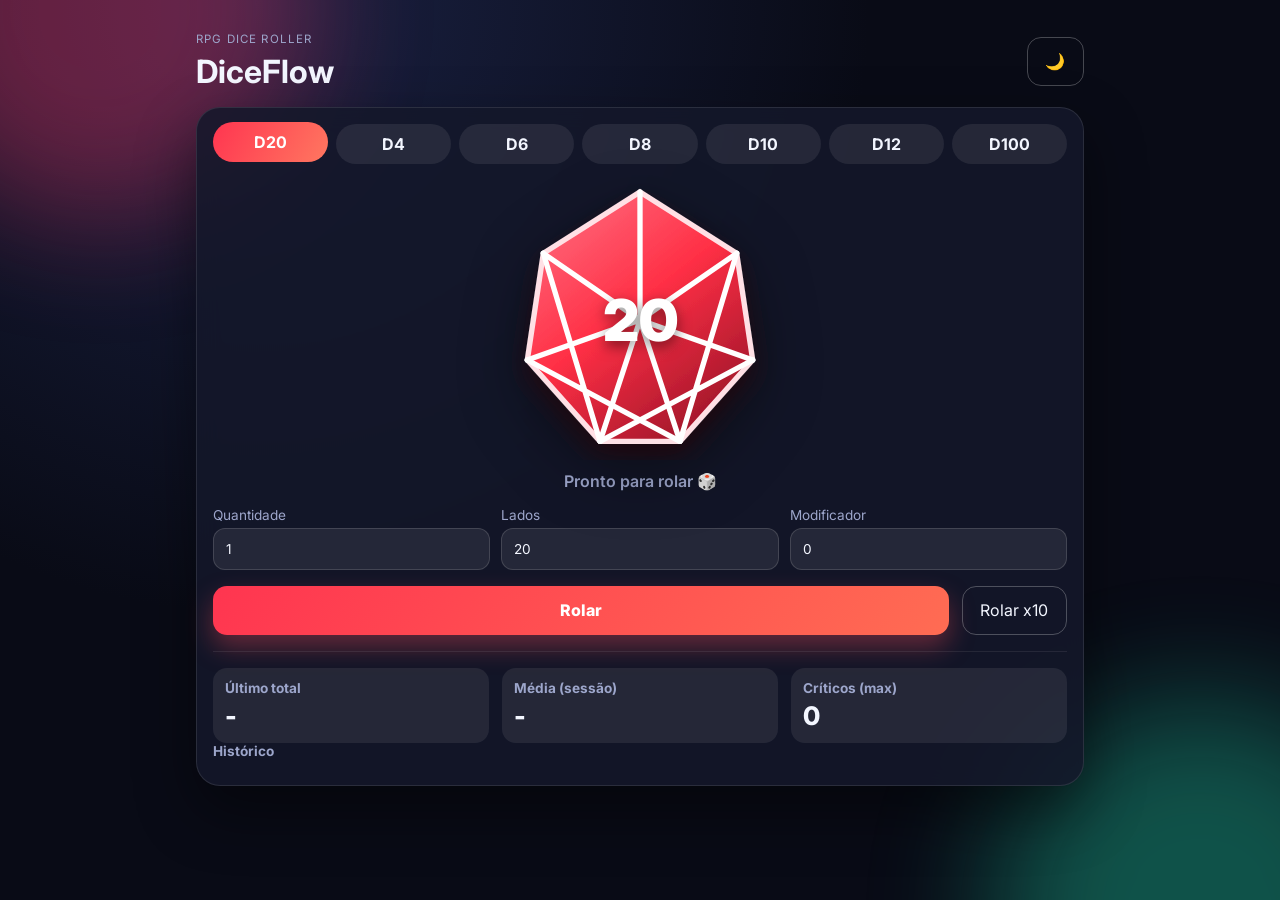
==== commit 2ad6bdb8: "feat: upgrade dice visuals with svg and premium roll animation" ====
--- a/index.html
+++ b/index.html
@@ -7,12 +7,15 @@
     <link rel="preconnect" href="https://fonts.googleapis.com" />
     <link rel="preconnect" href="https://fonts.gstatic.com" crossorigin />
     <link
-      href="https://fonts.googleapis.com/css2?family=Inter:wght@400;600;700;800&display=swap"
+      href="https://fonts.googleapis.com/css2?family=Inter:wght@400;600;700;800;900&display=swap"
       rel="stylesheet"
     />
     <link rel="stylesheet" href="styles.css" />
   </head>
   <body>
+    <div class="bg-orb orb-a"></div>
+    <div class="bg-orb orb-b"></div>
+
     <div class="app-shell">
       <header class="topbar">
         <div>
@@ -35,7 +38,10 @@
 
         <section class="board">
           <div class="die-wrapper">
-            <div id="die" class="die">20</div>
+            <div id="dieStage" class="die-stage">
+              <img src="assets/d20.svg" alt="Dado D20" class="die-image" />
+              <div id="die" class="die-value">20</div>
+            </div>
             <p id="status" class="status">Pronto para rolar 🎲</p>
           </div>
 
--- a/styles.css
+++ b/styles.css
@@ -1,23 +1,23 @@
 :root {
   --bg: #090b16;
-  --card: rgba(22, 26, 43, 0.9);
-  --card-2: rgba(255, 255, 255, 0.06);
+  --card: rgba(20, 24, 42, 0.86);
+  --card-2: rgba(255, 255, 255, 0.08);
   --text: #f3f6ff;
   --muted: #9da6cb;
-  --accent: #ff3d4d;
-  --accent-2: #4ef0bb;
-  --shadow: 0 20px 45px rgba(0, 0, 0, 0.4);
+  --accent: #ff3550;
+  --accent-2: #57f3c0;
+  --shadow: 0 25px 60px rgba(0, 0, 0, 0.46);
 }
 
 body.light {
   --bg: #eff2ff;
-  --card: rgba(255, 255, 255, 0.92);
-  --card-2: rgba(10, 20, 60, 0.08);
-  --text: #1b2440;
-  --muted: #5e6788;
-  --accent: #db1e40;
-  --accent-2: #0fba86;
-  --shadow: 0 20px 45px rgba(65, 75, 120, 0.2);
+  --card: rgba(255, 255, 255, 0.9);
+  --card-2: rgba(9, 20, 63, 0.08);
+  --text: #162347;
+  --muted: #5f698f;
+  --accent: #de1e43;
+  --accent-2: #13c48f;
+  --shadow: 0 25px 55px rgba(66, 74, 117, 0.25);
 }
 
 * {
@@ -29,11 +29,47 @@
   min-height: 100vh;
   font-family: 'Inter', system-ui, sans-serif;
   color: var(--text);
-  background: radial-gradient(circle at top, #1b2140, var(--bg) 55%);
+  background: radial-gradient(circle at 20% 0, #1a2143, var(--bg) 45%);
+  position: relative;
+  overflow-x: hidden;
+}
+
+.bg-orb {
+  position: fixed;
+  width: 420px;
+  height: 420px;
+  border-radius: 50%;
+  filter: blur(62px);
+  z-index: -1;
+  opacity: 0.35;
+}
+
+.orb-a {
+  background: #f93260;
+  top: -200px;
+  left: -110px;
+  animation: floatOrb 7s ease-in-out infinite;
+}
+
+.orb-b {
+  background: #1fd8aa;
+  right: -130px;
+  bottom: -220px;
+  animation: floatOrb 8.5s ease-in-out infinite reverse;
+}
+
+@keyframes floatOrb {
+  0%,
+  100% {
+    transform: translateY(0) scale(1);
+  }
+  50% {
+    transform: translateY(18px) scale(1.05);
+  }
 }
 
 .app-shell {
-  max-width: 900px;
+  max-width: 920px;
   margin: 0 auto;
   padding: 2rem 1rem 2.5rem;
 }
@@ -47,7 +83,7 @@
 
 .eyebrow {
   margin: 0;
-  letter-spacing: 0.08em;
+  letter-spacing: 0.1em;
   font-size: 0.72rem;
   text-transform: uppercase;
   color: var(--muted);
@@ -61,9 +97,9 @@
 .card {
   background: var(--card);
   backdrop-filter: blur(12px);
-  border-radius: 22px;
+  border-radius: 24px;
   box-shadow: var(--shadow);
-  border: 1px solid rgba(255, 255, 255, 0.08);
+  border: 1px solid rgba(255, 255, 255, 0.1);
   padding: 1rem;
 }
 
@@ -83,16 +119,16 @@
   border: 0;
   background: var(--card-2);
   color: var(--text);
-  padding: 0.62rem 0.25rem;
+  padding: 0.65rem 0.25rem;
   border-radius: 999px;
   font-weight: 700;
   cursor: pointer;
-  transition: 0.25s ease;
+  transition: transform 0.25s ease, background 0.25s ease;
 }
 
 .chip:hover,
 .chip.active {
-  background: linear-gradient(120deg, var(--accent), #ff7358);
+  background: linear-gradient(120deg, var(--accent), #ff7760);
   color: #fff;
   transform: translateY(-2px);
 }
@@ -105,55 +141,92 @@
 
 .die-wrapper {
   text-align: center;
-}
-
-.die {
-  width: 180px;
-  height: 180px;
+  display: grid;
+  gap: 0.65rem;
+}
+
+.die-stage {
+  width: min(280px, 80vw);
+  aspect-ratio: 1;
   margin: 0 auto;
+  position: relative;
   display: grid;
   place-items: center;
-  font-size: 3rem;
-  font-weight: 800;
+  transform-style: preserve-3d;
+}
+
+.die-stage::before {
+  content: '';
+  position: absolute;
+  inset: 18%;
+  border-radius: 50%;
+  background: radial-gradient(circle, rgba(255, 56, 85, 0.45), transparent 65%);
+  filter: blur(18px);
+  z-index: 0;
+}
+
+.die-image {
+  width: 100%;
+  height: 100%;
+  object-fit: contain;
+  z-index: 2;
+  filter: drop-shadow(0 20px 32px rgba(0, 0, 0, 0.4));
+  animation: idleSpin 6s ease-in-out infinite;
+}
+
+.die-value {
+  position: absolute;
+  z-index: 3;
   color: #fff;
-  background: conic-gradient(from 90deg, #8d0914, var(--accent), #ff6d56, #8d0914);
-  clip-path: polygon(
-    50% 3%,
-    89% 25%,
-    100% 67%,
-    74% 95%,
-    26% 95%,
-    0 67%,
-    10% 25%
-  );
-  filter: drop-shadow(0 12px 20px rgba(0, 0, 0, 0.35));
-}
-
-.die.rolling {
-  animation: wobble 520ms ease-in-out 0s 1;
-}
-
-@keyframes wobble {
+  font-size: clamp(2rem, 6vw, 3.6rem);
+  font-weight: 900;
+  text-shadow: 0 5px 14px rgba(0, 0, 0, 0.5);
+  user-select: none;
+}
+
+.die-stage.rolling .die-image {
+  animation: throwSpin 800ms cubic-bezier(0.15, 0.85, 0.2, 1.1) 1;
+}
+
+.die-stage.rolling .die-value {
+  animation: pulseValue 800ms ease-out;
+}
+
+@keyframes idleSpin {
+  0%,
+  100% {
+    transform: rotate(-6deg) translateY(0);
+  }
+  50% {
+    transform: rotate(6deg) translateY(-6px);
+  }
+}
+
+@keyframes throwSpin {
   0% {
-    transform: rotate(0) scale(0.9);
-  }
-  25% {
-    transform: rotate(14deg) scale(1.04);
-  }
-  50% {
-    transform: rotate(-12deg) scale(0.96);
-  }
-  75% {
-    transform: rotate(6deg);
+    transform: rotateZ(0) rotateY(0) scale(0.8);
+  }
+  40% {
+    transform: rotateZ(220deg) rotateY(360deg) scale(1.15);
+  }
+  70% {
+    transform: rotateZ(320deg) rotateY(620deg) scale(0.96);
   }
   100% {
-    transform: rotate(0) scale(1);
-  }
+    transform: rotateZ(360deg) rotateY(720deg) scale(1);
+  }
+}
+
+@keyframes pulseValue {
+  0% { opacity: 0.35; transform: scale(0.7); }
+  40% { opacity: 1; transform: scale(1.1); }
+  100% { opacity: 1; transform: scale(1); }
 }
 
 .status {
-  margin: 0.8rem 0 0;
+  margin: 0;
   color: var(--muted);
+  font-weight: 600;
 }
 
 .controls {
@@ -173,7 +246,7 @@
   width: 100%;
   background: var(--card-2);
   color: var(--text);
-  border: 1px solid rgba(255, 255, 255, 0.12);
+  border: 1px solid rgba(255, 255, 255, 0.14);
   border-radius: 12px;
   padding: 0.75rem;
 }
@@ -189,13 +262,14 @@
   background: linear-gradient(130deg, var(--accent), #ff6c53);
   color: #fff;
   font-weight: 800;
-  padding: 0.85rem 1.1rem;
+  padding: 0.9rem 1.2rem;
   flex: 1;
   cursor: pointer;
+  box-shadow: 0 12px 26px rgba(255, 74, 92, 0.35);
 }
 
 .ghost-btn {
-  border: 1px solid rgba(255, 255, 255, 0.2);
+  border: 1px solid rgba(255, 255, 255, 0.25);
   background: transparent;
   color: var(--text);
   border-radius: 14px;
@@ -217,7 +291,7 @@
 .result-grid article {
   background: var(--card-2);
   border-radius: 14px;
-  padding: 0.7rem;
+  padding: 0.75rem;
 }
 
 h2,
@@ -241,7 +315,7 @@
   max-height: 170px;
   overflow: auto;
   display: grid;
-  gap: 0.38rem;
+  gap: 0.4rem;
 }
 
 .history li {
